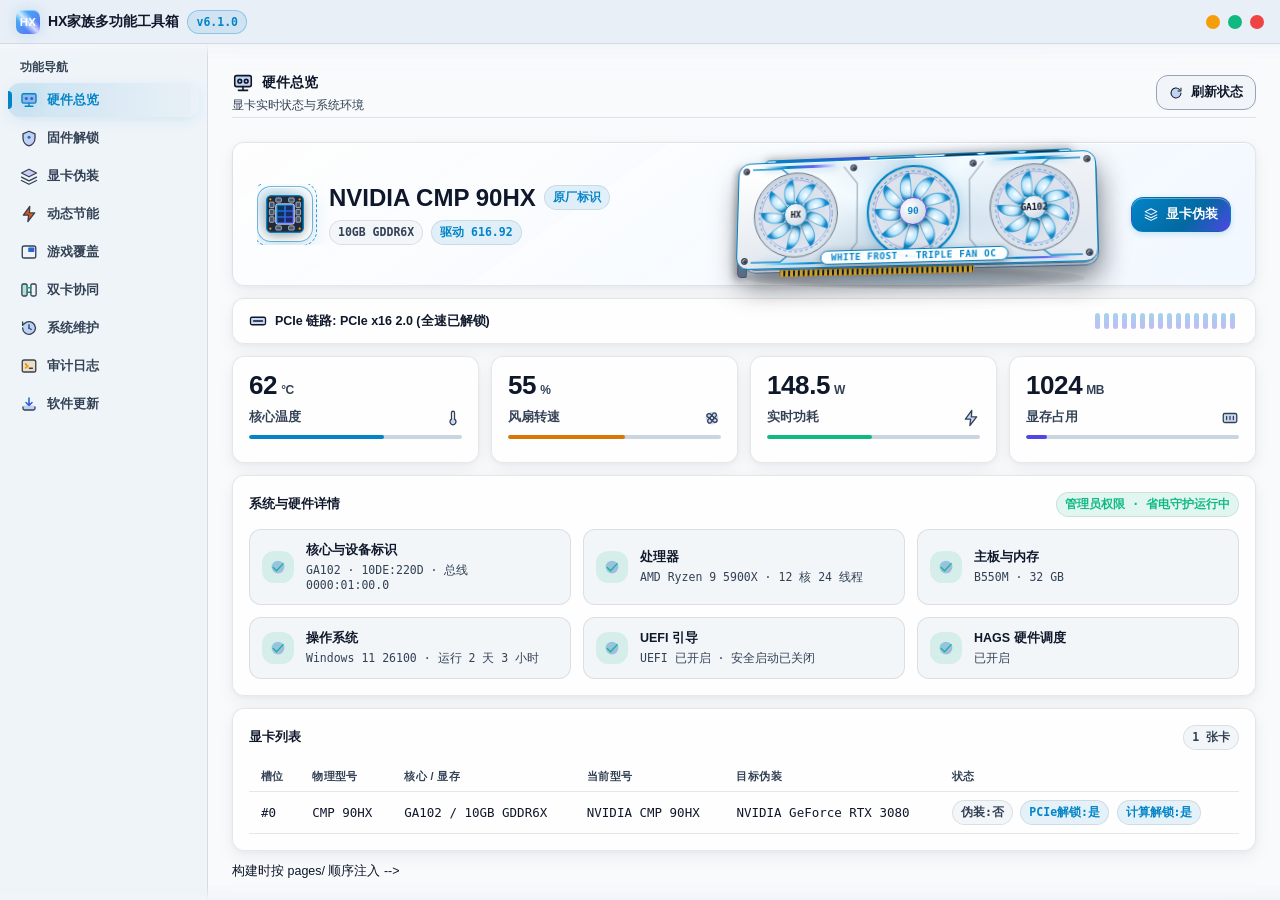
==== build_source/web/index.html @ 0f681c0a "feat(ui): 4 个不可逆操作加二次确认；复制日志按筛选；按钮转圈；恢复中文提示 ## 危险操作确认（app.js） 新增 4 个 confirmType，全部走现有 openDangerCon" ====
<!DOCTYPE html>
<html lang="zh-CN">
<head>
  <meta name="hx-build" content="2026-10-22 14:59:07" />
  <meta charset="UTF-8">
  <meta name="viewport" content="width=device-width, initial-scale=1.0">
  <title>HX家族多功能工具箱 · v6.1</title>
  <style>
/* =====================  01-base.css  ===================== */
/* 01-base.css · 由 index.html 拆分，顺序不可调换（层叠覆盖依赖此顺序） */

    /* =========================================================================
       CSS RESET & BASE TYPOGRAPHY (4 FONT SIZES: 11.5px / 12.5px / 14px / 24px)
       ========================================================================= */
    *, *::before, *::after {
      box-sizing: border-box;
      margin: 0;
      padding: 0;
      user-select: none;
      -webkit-font-smoothing: antialiased;
    }
    :root {
      --ease-std: cubic-bezier(0.2, 0.8, 0.2, 1);
      --dur-fast: 120ms;
      --dur-mid: 180ms;
      --dur-page: 160ms;
      --dur-slow: 240ms;
      --dur-gauge: 300ms;
      --divider-line: rgba(255, 255, 255, 0.06);
    }
    body {
      font-family: -apple-system, BlinkMacSystemFont, "Segoe UI", "PingFang SC", "Hiragino Sans GB", "Microsoft YaHei", sans-serif;
      font-size: 12.5px;
      min-height: 100vh;
      height: 100vh;
      display: flex;
      flex-direction: column;
      overflow: hidden;
      font-variant-numeric: tabular-nums;
      transition: background var(--dur-slow) var(--ease-std), color var(--dur-mid) var(--ease-std);
      position: relative;
      background: var(--bg-desk);
      color: var(--text-main);
    }

    /* =========================================================================
       THEME 1: 曜石黑夜 (Titanium Dark) - SECONDARY TEXT RAISED TO #94a3b8
       ========================================================================= */
    body.theme-dark {
      color-scheme: dark;
      --bg-desk: #07090e;
      --bg-desk-grad: radial-gradient(ellipse 90% 60% at 50% -10%, #131c2e 0%, #07090e 65%, #050609 100%);
      --frame-bg: rgba(15, 19, 28, 0.94);
      --frame-bg-solid: #0f131c;
      --frame-border: 1px solid rgba(255, 255, 255, 0.06);
      --frame-shadow: 0 24px 64px rgba(0, 0, 0, 0.78), inset 0 1px 0 rgba(255, 255, 255, 0.08);
      --titlebar-bg: rgba(16, 20, 30, 0.96);
      --titlebar-border: 1px solid rgba(255, 255, 255, 0.06);
      --sidebar-bg: rgba(11, 14, 21, 0.94);
      --sidebar-border: 1px solid rgba(255, 255, 255, 0.06);
      --sidebar-btn: #94a3b8;
      --sidebar-btn-hover: #f8fafc;
      --sidebar-btn-hover-bg: rgba(56, 189, 248, 0.08);
      --sidebar-btn-active: #ffffff;
      --sidebar-btn-active-bg: linear-gradient(90deg, rgba(56, 189, 248, 0.16) 0%, rgba(56, 189, 248, 0.02) 100%);
      --sidebar-btn-indicator: #38bdf8;
      --content-bg: rgba(14, 18, 26, 0.82);
      --content-fade-top: linear-gradient(180deg, rgba(14, 18, 26, 0.95) 0%, rgba(14, 18, 26, 0) 100%);
      --content-fade-bot: linear-gradient(0deg, rgba(14, 18, 26, 0.95) 0%, rgba(14, 18, 26, 0) 100%);
      --card-bg: rgba(20, 26, 38, 0.88);
      --card-bg-solid: #141a26;
      --card-border-color: rgba(255, 255, 255, 0.06);
      --card-border: 1px solid rgba(255, 255, 255, 0.06);
      --card-hover-border: rgba(56, 189, 248, 0.42);
      --card-shadow: 0 8px 24px rgba(0, 0, 0, 0.36), inset 0 1px 0 rgba(255, 255, 255, 0.10);
      --card-sub-bg: rgba(10, 14, 22, 0.68);
      --accent: #38bdf8;
      --accent-secondary: #818cf8;
      --accent-rgb: 56, 189, 248;
      --accent-glow: rgba(56, 189, 248, 0.28);
      --accent-soft: rgba(56, 189, 248, 0.12);
      --text-main: #f8fafc;
      --text-sub: #94a3b8;
      --text-muted: #94a3b8;
      --text-on-accent: #ffffff;
      --gauge-track: rgba(255, 255, 255, 0.08);
      --badge-bg: rgba(56, 189, 248, 0.12);
      --badge-border: rgba(56, 189, 248, 0.32);
      --badge-text: #38bdf8;
      --success: #34d399;
      --success-soft: rgba(52, 211, 153, 0.12);
      --success-border: rgba(52, 211, 153, 0.32);
      --warning: #fbbf24;
      --warning-soft: rgba(251, 191, 36, 0.12);
      --warning-border: rgba(251, 191, 36, 0.32);
      --danger: #f43f5e;
      --danger-soft: rgba(244, 63, 94, 0.14);
      --danger-border: rgba(244, 63, 94, 0.36);
      --fire-mid: #f97316;
      --emerald-deep: #059669;
      --btn-primary-bg: linear-gradient(135deg, #38bdf8 0%, #0284c7 55%, #4f46e5 100%);
      --btn-primary-text: #ffffff;
      --btn-primary-shadow: 0 4px 16px var(--accent-glow);
      --btn-danger-bg: linear-gradient(135deg, #f43f5e 0%, #e11d48 55%, #9f1239 100%);
      --hero-gradient: linear-gradient(135deg, rgba(24, 31, 46, 0.94) 0%, rgba(15, 20, 30, 0.94) 100%);
      --table-header-bg: rgba(255, 255, 255, 0.035);
      --modal-bg: #141824;
      --overlay-mask: rgba(4, 6, 10, 0.72);
      --input-bg: #0d131c;
      --input-border: rgba(255, 255, 255, 0.16);
      --code-bg: rgba(0, 0, 0, 0.42);
      --turbo-glow: rgba(244, 63, 94, 0.28);
      --turbo-border: #f43f5e;
      --skeleton-a: rgba(255, 255, 255, 0.05);
      --skeleton-b: rgba(56, 189, 248, 0.12);
      --win-min: #ffbd2e;
      --win-max: #27c93f;
      --win-close: #ff5f56;
      --gpu-metal-dark: #0b0f19;
      --gpu-metal-mid: #1e293b;
      --gpu-metal-light: #cbd5e1;
      --hazard-red: rgba(239, 68, 68, 0.92);
      --hazard-dark: rgba(18, 22, 31, 0.96);
      /* 芯片俯视图配色（暗夜：深蓝基板 + 冰蓝走线 + 金脚） */
      --chip-substrate: #0b1320;
      --chip-frame: #38bdf8;
      --chip-vram: #1e293b;
      --chip-vram-line: #64748b;
      --chip-die-edge: #e0f2fe;
      --chip-gpc: #090d16;
      --chip-pin: #fbbf24;
    }

    /* =========================================================================
       THEME 2: 极简白昼 (Titanium Light)
       ========================================================================= */
    body.theme-light {
      color-scheme: light;
      --bg-desk: #e9eef5;
      --bg-desk-grad: radial-gradient(ellipse 90% 60% at 50% -10%, #dbeafe 0%, #e9eef5 65%, #e2e8f0 100%);
      --frame-bg: rgba(255, 255, 255, 0.96);
      --frame-bg-solid: #ffffff;
      --frame-border: 1px solid rgba(15, 23, 42, 0.08);
      --frame-shadow: 0 20px 48px rgba(15, 23, 42, 0.10), inset 0 1px 0 rgba(255, 255, 255, 0.8);
      --titlebar-bg: rgba(248, 250, 252, 0.96);
      --titlebar-border: 1px solid rgba(15, 23, 42, 0.06);
      --sidebar-bg: rgba(241, 245, 249, 0.96);
      --sidebar-border: 1px solid rgba(15, 23, 42, 0.06);
      --sidebar-btn: #475569;
      --sidebar-btn-hover: #0f172a;
      --sidebar-btn-hover-bg: rgba(2, 132, 199, 0.08);
      --sidebar-btn-active: #0284c7;
      --sidebar-btn-active-bg: linear-gradient(90deg, rgba(2, 132, 199, 0.14) 0%, rgba(2, 132, 199, 0.02) 100%);
      --sidebar-btn-indicator: #0284c7;
      --content-bg: rgba(248, 250, 252, 0.92);
      --content-fade-top: linear-gradient(180deg, rgba(248, 250, 252, 0.95) 0%, rgba(248, 250, 252, 0) 100%);
      --content-fade-bot: linear-gradient(0deg, rgba(248, 250, 252, 0.95) 0%, rgba(248, 250, 252, 0) 100%);
      --card-bg: #ffffff;
      --card-bg-solid: #ffffff;
      --card-border-color: rgba(15, 23, 42, 0.08);
      --card-border: 1px solid rgba(15, 23, 42, 0.08);
      --card-hover-border: rgba(2, 132, 199, 0.45);
      --card-shadow: 0 6px 18px rgba(15, 23, 42, 0.05), inset 0 1px 0 rgba(255, 255, 255, 0.9);
      --card-sub-bg: #f1f5f9;
      --accent: #0284c7;
      --accent-secondary: #4f46e5;
      --accent-rgb: 2, 132, 199;
      --accent-glow: rgba(2, 132, 199, 0.22);
      --accent-soft: rgba(2, 132, 199, 0.09);
      --text-main: #0f172a;
      --text-sub: #475569;
      --text-muted: #64748b;
      --text-on-accent: #ffffff;
      --gauge-track: #e2e8f0;
      --badge-bg: rgba(2, 132, 199, 0.10);
      --badge-border: rgba(2, 132, 199, 0.28);
      --badge-text: #0284c7;
      --success: #10b981;
      --success-soft: rgba(16, 185, 129, 0.12);
      --success-border: rgba(16, 185, 129, 0.32);
      --warning: #d97706;
      --warning-soft: rgba(245, 158, 11, 0.12);
      --warning-border: rgba(245, 158, 11, 0.32);
      --danger: #e11d48;
      --danger-soft: rgba(225, 29, 72, 0.10);
      --danger-border: rgba(225, 29, 72, 0.30);
      --fire-mid: #ea580c;
      --emerald-deep: #047857;
      --btn-primary-bg: linear-gradient(135deg, #0284c7 0%, #0369a1 60%, #4f46e5 100%);
      --btn-primary-text: #ffffff;
      --btn-primary-shadow: 0 4px 14px var(--accent-glow);
      --btn-danger-bg: linear-gradient(135deg, #e11d48 0%, #be123c 100%);
      --hero-gradient: linear-gradient(145deg, #ffffff 0%, #f0f7ff 100%);
      --table-header-bg: #f1f5f9;
      --modal-bg: #ffffff;
      --overlay-mask: rgba(15, 23, 42, 0.45);
      --input-bg: #ffffff;
      --input-border: #cbd5e1;
      --code-bg: #e2e8f0;
      --turbo-glow: rgba(225, 29, 72, 0.20);
      --turbo-border: #e11d48;
      --skeleton-a: rgba(15, 23, 42, 0.05);
      --skeleton-b: rgba(2, 132, 199, 0.12);
      --win-min: #f59e0b;
      --win-max: #10b981;
      --win-close: #ef4444;
      --gpu-metal-dark: #1e293b;
      --gpu-metal-mid: #334155;
      --gpu-metal-light: #94a3b8;
      --hazard-red: rgba(225, 29, 72, 0.90);
      --hazard-dark: rgba(15, 23, 42, 0.95);
      /* 芯片俯视图配色（白昼：石板灰基板 + 蓝走线，对比更克制） */
      --chip-substrate: #1e293b;
      --chip-frame: #0284c7;
      --chip-vram: #475569;
      --chip-vram-line: #cbd5e1;
      --chip-die-edge: #ffffff;
      --chip-gpc: #0b1220;
      --chip-pin: #f59e0b;
    }

    body {
      background: var(--bg-desk-grad);
    }

    /* =========================================================================
       UNIFIED SCROLLBAR (thin, themed, unobtrusive)
       ========================================================================= */
    ::-webkit-scrollbar {
      width: 7px;
      height: 7px;
    }
    ::-webkit-scrollbar-track {
      background: transparent;
    }
    ::-webkit-scrollbar-thumb {
      background: rgba(var(--accent-rgb), 0.18);
      border-radius: 999px;
      border: 1px solid transparent;
      background-clip: padding-box;
    }
    ::-webkit-scrollbar-thumb:hover {
      background: rgba(var(--accent-rgb), 0.42);
      background-clip: padding-box;
    }
    ::-webkit-scrollbar-corner {
      background: transparent;
    }
    * {
      scrollbar-width: thin;
      scrollbar-color: rgba(var(--accent-rgb), 0.24) transparent;
    }

    /* =========================================================================
       PERF-LOW DEGRADATION MODE
       ========================================================================= */
    body.perf-low #ambientParticleCanvas,
    body.perf-low #turboFireCanvas {
      display: none !important;
    }
    body.perf-low .app-frame,
    body.perf-low .modal-overlay {
      backdrop-filter: none !important;
      -webkit-backdrop-filter: none !important;
      background: var(--frame-bg-solid) !important;
    }
    body.perf-low .card,
    body.perf-low .gauge-card,
    body.perf-low .hero-banner {
      background: var(--card-bg-solid) !important;
      box-shadow: inset 0 1px 0 rgba(255, 255, 255, 0.08) !important;
    }
    body.perf-low .gpu-3d-card,
    body.perf-low .gpu-3d-fan,
    body.perf-low .die-pulse-ring,
    body.perf-low .lane-pin,
    body.perf-low .caso-packet,
    body.perf-low .turbo-fire-ring,
    body.perf-low .turbo-fire-ring-2,
    body.perf-low .logo-diamond::after,
    body.perf-low .chain-link-arrow::after {
      animation: none !important;
    }
    body.perf-low .gpu-3d-card {
      transform: rotateY(-14deg) rotateX(8deg) !important;
    }

    @media (prefers-reduced-motion: reduce) {
      .gpu-3d-card, .gpu-3d-fan, .die-pulse-ring, .lane-pin, .caso-packet {
        animation: none !important;
      }
    }

    #ambientParticleCanvas {
      position: fixed;
      inset: 0;
      width: 100%;
      height: 100%;
      pointer-events: none;
      z-index: 0;
      opacity: 0.45;
    }

    /* =========================================================================
       UNIFIED DUOTONE SVG ICON SYSTEM (3 TIERS: 14px / 18px / 22px, STROKE 1.75)
       ========================================================================= */
    .svg-icon,
    .nav-icon,
    .ctrl-glyph {
      display: inline-block;
      width: 18px;
      height: 18px;
      vertical-align: middle;
      fill: none;
      stroke: currentColor;
      stroke-width: 1.75;
      stroke-linecap: round;
      stroke-linejoin: round;
      flex-shrink: 0;
      transition: transform var(--dur-fast) var(--ease-std), color var(--dur-fast) var(--ease-std);
    }
    .btn .svg-icon,
    .seg-btn .svg-icon,
    .tool-chip-btn .svg-icon,
    .safety-cover-label .svg-icon,
    .win-ctrl-btn .ctrl-glyph {
      width: 14px;
      height: 14px;
    }
    .nav-icon,
    .card-title .svg-icon,
    .gauge-label .svg-icon,
    .matrix-icon-box .svg-icon,
    .node-icon .svg-icon,
    .power-icon-box .svg-icon,
    .pcie-lane-label .svg-icon,
    .caso-card .svg-icon {
      width: 18px;
      height: 18px;
    }
    .page-title .svg-icon,
    .modal-header .svg-icon,
    .latch-desc h3 .svg-icon {
      width: 22px;
      height: 22px;
    }
    /* -------------------------------------------------------------------------
       DUOTONE COLOR ENGINE (v6.2)
       图标填充改为语义渐变：默认蓝紫，按 data-tone 切换色系。
       保留了 6.0 的「彩色硬件图标」语言，同时维持统一描边粗细。
       ------------------------------------------------------------------------- */
    svg .svg-tone {
      fill: var(--icon-tone, url(#hxCyberGrad));
      fill-opacity: 0.24;
      stroke: none;
      transition: fill-opacity var(--dur-mid) var(--ease-std), fill var(--dur-mid) var(--ease-std);
    }
    /* 实心点缀：用于锁芯、指示灯、闪电等需要"亮起来"的局部 */
    svg .svg-dot {
      fill: var(--icon-tone, url(#hxCyberGrad));
      fill-opacity: 1;
      stroke: none;
      transition: fill-opacity var(--dur-mid) var(--ease-std);
    }
    /* 彩色笔触：用于提示符、连接线、箭头等需要"通电"的线条 */
    svg .svg-line {
      fill: none;
      stroke: var(--icon-tone, url(#hxCyberGrad));
      stroke-width: 2.1;
      stroke-linecap: round;
      stroke-linejoin: round;
    }
    svg[data-tone="fire"]    { --icon-tone: url(#hxFireGrad); }
    svg[data-tone="emerald"] { --icon-tone: url(#hxEmeraldGrad); }
    svg[data-tone="violet"]  { --icon-tone: url(#hxVioletGrad); }
    svg[data-tone="amber"]   { --icon-tone: url(#hxAmberGrad); }

    .nav-item.active svg .svg-tone,
    .seg-btn.active svg .svg-tone,
    .channel-card.active svg .svg-tone,
    .power-preset-card.active svg .svg-tone,
    .node-icon.active svg .svg-tone,
    .matrix-icon-box.pass svg .svg-tone,
    .btn-primary svg .svg-tone {
      fill: var(--icon-tone, url(#hxCyberGrad));
      fill-opacity: 0.34;
    }

    button:focus-visible,
    select:focus-visible,
    input:focus-visible,
    [tabindex]:focus-visible {
      outline: 2px solid var(--accent);
      outline-offset: 2px;
    }
/* =====================  02-layout.css  ===================== */
/* 02-layout.css · 由 index.html 拆分，顺序不可调换（层叠覆盖依赖此顺序） */

    /* =========================================================================
       FULL-WINDOW DESKTOP SHELL FRAME & 44PX TITLEBAR
       ========================================================================= */
    .viewport {
      flex: 1;
      display: flex;
      width: 100%;
      height: 100vh;
      position: relative;
      z-index: 1;
    }
    .app-frame {
      width: 100%;
      height: 100%;
      min-width: 320px;
      background: var(--frame-bg);
      backdrop-filter: blur(20px);
      -webkit-backdrop-filter: blur(20px);
      border: var(--frame-border);
      display: flex;
      flex-direction: column;
      overflow: hidden;
      position: relative;
    }

    .global-busy-bar {
      position: absolute;
      top: 44px;
      left: 0;
      right: 0;
      height: 28px;
      background: var(--accent-soft);
      border-bottom: 1px solid rgba(255, 255, 255, 0.06);
      display: none;
      align-items: center;
      justify-content: center;
      gap: 8px;
      font-size: 11.5px;
      font-weight: 700;
      color: var(--accent);
      z-index: 50;
    }
    .global-busy-bar.active {
      display: flex;
    }

    .titlebar {
      height: 44px;
      background: var(--titlebar-bg);
      border-bottom: 1px solid rgba(255, 255, 255, 0.06);
      display: flex;
      align-items: center;
      justify-content: space-between;
      padding: 0 16px;
      flex-shrink: 0;
      -webkit-app-region: drag;
      app-region: drag;
    }
    .titlebar-left {
      display: flex;
      align-items: center;
      gap: 8px;
    }
    .app-logo-badge {
      display: flex;
      align-items: center;
      gap: 8px;
    }
    /* LOGO：沿用 6.0 的蓝→靛方块 + 常驻横扫高光 */
    .logo-diamond {
      width: 24px;
      height: 24px;
      background: linear-gradient(135deg, #38bdf8 0%, #6366f1 100%);
      border-radius: 7px;
      display: flex;
      align-items: center;
      justify-content: center;
      color: #ffffff;
      font-size: 11.5px;
      font-weight: 900;
      letter-spacing: 0.3px;
      position: relative;
      overflow: hidden;
      box-shadow: 0 0 14px var(--accent-glow), inset 0 1px 0 rgba(255, 255, 255, 0.38);
      flex-shrink: 0;
    }
    .logo-diamond::after {
      content: "";
      position: absolute;
      inset: -50%;
      background: linear-gradient(45deg, transparent 40%, rgba(255, 255, 255, 0.75) 50%, transparent 60%);
      animation: logoShine 3.6s linear infinite;
      pointer-events: none;
    }
    /* 一扫而过，然后留一段空档，节奏更像"反光"而不是频闪 */
    @keyframes logoShine {
      0%   { transform: translateX(-100%) rotate(25deg); }
      52%  { transform: translateX(100%) rotate(25deg); }
      100% { transform: translateX(100%) rotate(25deg); }
    }
    @media (prefers-reduced-motion: reduce) {
      .logo-diamond::after {
        animation: none;
        opacity: 0;
      }
    }
    .titlebar-text {
      font-size: 14px;
      font-weight: 800;
      color: var(--text-main);
    }
    .titlebar-ver {
      font-size: 11.5px;
      padding: 4px 8px;
      background: var(--badge-bg);
      border: 1px solid var(--badge-border);
      border-radius: 999px;
      color: var(--accent);
      font-weight: 700;
      font-family: ui-monospace, SFMono-Regular, Menlo, Consolas, monospace;
    }

    .titlebar-right {
      display: flex;
      align-items: center;
      gap: 8px;
      -webkit-app-region: no-drag;
      app-region: no-drag;
    }
    .tool-chip-btn {
      background: var(--card-sub-bg);
      border: 1px solid rgba(255, 255, 255, 0.06);
      color: var(--text-sub);
      padding: 4px 8px;
      border-radius: 8px;
      font-size: 11.5px;
      font-weight: 700;
      cursor: pointer;
      display: inline-flex;
      align-items: center;
      gap: 4px;
      transition: border-color var(--dur-fast) var(--ease-std), color var(--dur-fast) var(--ease-std), transform var(--dur-fast) var(--ease-std);
    }
    .tool-chip-btn:hover {
      color: var(--text-main);
      border-color: var(--accent);
    }
    .tool-chip-btn:active {
      transform: scale(0.98);
    }
    .tool-chip-btn.active {
      background: var(--badge-bg);
      color: var(--accent);
      border-color: var(--badge-border);
    }

    .window-dots {
      display: flex;
      align-items: center;
      gap: 8px;
      /* 必须排除在标题栏拖拽区之外，否则点击被系统当作拖动窗口，
         窗口三键的 click 事件永远不触发 */
      -webkit-app-region: no-drag;
      app-region: no-drag;
    }
    .win-ctrl-btn {
      -webkit-app-region: no-drag;
      app-region: no-drag;
      width: 14px;
      height: 14px;
      border-radius: 50%;
      border: none;
      cursor: pointer;
      display: flex;
      align-items: center;
      justify-content: center;
      padding: 0;
      transition: transform var(--dur-fast) var(--ease-std), filter var(--dur-fast) var(--ease-std);
    }
    .win-ctrl-btn:hover {
      filter: brightness(1.12);
    }
    .win-ctrl-btn:active {
      transform: scale(0.98);
    }
    .win-ctrl-btn .ctrl-glyph {
      opacity: 0;
      transition: opacity var(--dur-fast) var(--ease-std);
      color: var(--bg-desk);
    }
    .window-dots:hover .win-ctrl-btn .ctrl-glyph {
      opacity: 1;
    }
    .win-ctrl-btn.min { background: var(--win-min); }
    .win-ctrl-btn.max { background: var(--win-max); }
    .win-ctrl-btn.close { background: var(--win-close); }

    /* =========================================================================
       SIDEBAR & CONTENT AREA (HIDDEN SCROLLBARS + TOP/BOTTOM FADE HINTS)
       ========================================================================= */
    .app-body {
      flex: 1;
      display: flex;
      min-height: 0;
      overflow: hidden;
      position: relative;
    }
    .sidebar {
      width: 208px;
      background: var(--sidebar-bg);
      border-right: 1px solid rgba(255, 255, 255, 0.06);
      display: flex;
      flex-direction: column;
      justify-content: space-between;
      padding: 12px 8px;
      flex-shrink: 0;
      overflow-y: auto;
      scrollbar-width: none;
      -ms-overflow-style: none;
      mask-image: linear-gradient(to bottom, transparent 0%, black 12px, black calc(100% - 12px), transparent 100%);
      -webkit-mask-image: linear-gradient(to bottom, transparent 0%, black 12px, black calc(100% - 12px), transparent 100%);
    }
    .sidebar::-webkit-scrollbar,
    .content-area::-webkit-scrollbar,
    .log-stream-box::-webkit-scrollbar {
      display: none;
      width: 0;
      height: 0;
    }
    .nav-group-label {
      font-size: 11.5px;
      font-weight: 700;
      color: var(--text-sub);
      padding: 4px 12px 8px;
    }
    .nav-list {
      display: flex;
      flex-direction: column;
      gap: 4px;
      list-style: none;
    }
    .nav-item {
      width: 100%;
      border: none;
      background: transparent;
      text-align: left;
      display: flex;
      align-items: center;
      gap: 9px;
      padding: 8px 12px;
      border-radius: 12px;
      color: var(--sidebar-btn);
      font-size: 12.5px;
      font-weight: 600;
      cursor: pointer;
      position: relative;
      transition:
        background 0.24s var(--ease-std),
        color 0.24s var(--ease-std),
        transform 0.28s cubic-bezier(0.16, 1, 0.3, 1),
        box-shadow 0.28s var(--ease-std);
      font-family: inherit;
    }
    .nav-icon {
      transition: transform 0.3s cubic-bezier(0.34, 1.56, 0.64, 1), color 0.24s var(--ease-std), filter 0.24s var(--ease-std);
    }
    .nav-item:hover {
      color: var(--sidebar-btn-hover);
      background: var(--sidebar-btn-hover-bg);
      transform: translateX(3px);
    }
    .nav-item:hover .nav-icon {
      transform: scale(1.1);
    }
    .nav-item:active {
      transform: scale(0.975) translateX(2px);
    }
    .nav-item.active {
      color: var(--sidebar-btn-active);
      background: var(--sidebar-btn-active-bg);
      font-weight: 700;
      box-shadow: 0 4px 14px rgba(var(--accent-rgb), 0.10);
    }
    .nav-item.active::before {
      content: "";
      position: absolute;
      left: 0;
      top: 8px;
      bottom: 8px;
      width: 3.5px;
      border-radius: 0 4px 4px 0;
      background: var(--sidebar-btn-indicator);
      box-shadow: 0 0 12px var(--sidebar-btn-indicator);
    }
    .nav-item.active .nav-icon {
      color: var(--accent);
      filter: drop-shadow(0 0 6px var(--accent-glow));
      transform: scale(1.04);
    }
    /* 点击瞬间：图标下压再回弹，强化"按下去了"的物理反馈 */
    .nav-item.is-popping .nav-icon {
      animation: navIconPop 460ms cubic-bezier(0.34, 1.56, 0.64, 1);
    }
    @keyframes navIconPop {
      0%   { transform: scale(1) rotate(0deg); }
      34%  { transform: scale(0.84) rotate(-5deg); }
      68%  { transform: scale(1.18) rotate(3deg); }
      100% { transform: scale(1.04) rotate(0deg); }
    }

    .sidebar-footer {
      display: none !important;
    }

    .content-area {
      flex: 1;
      background: var(--content-bg);
      padding: 16px 24px;
      overflow-y: auto;
      overflow-x: hidden;
      scrollbar-width: none;
      -ms-overflow-style: none;
      display: flex;
      flex-direction: column;
      gap: 12px;
      position: relative;
      mask-image: linear-gradient(to bottom, transparent 0%, black 16px, black calc(100% - 16px), transparent 100%);
      -webkit-mask-image: linear-gradient(to bottom, transparent 0%, black 16px, black calc(100% - 16px), transparent 100%);
    }
    .content-area::before,
    .content-area::after {
      content: "";
      position: sticky;
      left: 0;
      right: 0;
      height: 12px;
      pointer-events: none;
      z-index: 15;
      flex-shrink: 0;
      display: block;
    }
    .content-area::before {
      top: -16px;
      margin-bottom: -12px;
      background: var(--content-fade-top);
    }
    .content-area::after {
      bottom: -16px;
      margin-top: -12px;
      background: var(--content-fade-bot);
    }

    .view-panel {
      display: none;
      flex-direction: column;
      gap: 12px;
      animation: panelSlideIn 300ms var(--ease-std) forwards;
    }
    .view-panel.active {
      display: flex;
    }
    @keyframes panelSlideIn {
      from { opacity: 0; transform: translateY(10px) scale(0.992); }
      to { opacity: 1; transform: translateY(0) scale(1); }
    }
    /* 页面切换时卡片轻微错峰浮入，层次比整块平移更耐看 */
    .view-panel.active > .card,
    .view-panel.active > .two-col-grid,
    .view-panel.active > .hero-banner,
    .view-panel.active > .latch-box,
    .view-panel.active > .pcie-lane-container,
    .view-panel.active > .telemetry-grid {
      animation: cardFloatIn 380ms var(--ease-std) backwards;
    }
    .view-panel.active > :nth-child(3) { animation-delay: 30ms; }
    .view-panel.active > :nth-child(4) { animation-delay: 60ms; }
    .view-panel.active > :nth-child(5) { animation-delay: 90ms; }
    .view-panel.active > :nth-child(6) { animation-delay: 120ms; }
    .view-panel.active > :nth-child(7) { animation-delay: 150ms; }
    @keyframes cardFloatIn {
      from { opacity: 0; transform: translateY(14px); }
      to { opacity: 1; transform: none; }
    }
    @media (prefers-reduced-motion: reduce) {
      .view-panel,
      .view-panel.active > .card,
      .view-panel.active > .two-col-grid,
      .view-panel.active > .hero-banner,
      .view-panel.active > .latch-box,
      .view-panel.active > .pcie-lane-container,
      .view-panel.active > .telemetry-grid {
        animation: none !important;
      }
    }

    /* =========================================================================
       PAGE HEADER, BUTTONS, CARDS & TAGS (8PX GRID, 12PX CARD RADIUS)
       ========================================================================= */
    .page-header {
      display: flex;
      justify-content: space-between;
      align-items: center;
      gap: 12px;
      flex-wrap: wrap;
      padding-bottom: 4px;
      border-bottom: 1px solid rgba(255, 255, 255, 0.06);
    }
    .page-title {
      font-size: 14px;
      font-weight: 800;
      color: var(--text-main);
      display: flex;
      align-items: center;
      gap: 8px;
    }
    .page-desc {
      font-size: 11.5px;
      color: var(--text-sub);
      margin-top: 4px;
    }
    .header-actions {
      display: flex;
      gap: 8px;
      align-items: center;
      flex-wrap: wrap;
    }

    .btn {
      border: 1px solid transparent;
      padding: 8px 12px;
      border-radius: 12px;
      font-size: 12.5px;
      font-weight: 700;
      cursor: pointer;
      display: inline-flex;
      align-items: center;
      justify-content: center;
      gap: 8px;
      transition: transform var(--dur-fast) var(--ease-std), border-color var(--dur-fast) var(--ease-std), background var(--dur-fast) var(--ease-std), filter var(--dur-fast) var(--ease-std);
      font-family: inherit;
      white-space: nowrap;
    }
    .btn:disabled {
      opacity: 0.42;
      cursor: not-allowed !important;
      transform: none !important;
      filter: grayscale(0.4);
    }
    .btn:not(:disabled):active {
      transform: scale(0.98);
    }
    .btn-primary {
      background: var(--btn-primary-bg);
      color: var(--btn-primary-text);
      box-shadow: var(--btn-primary-shadow);
    }
    .btn-primary:not(:disabled):hover {
      filter: brightness(1.08);
    }
    .btn-secondary {
      background: var(--card-sub-bg);
      color: var(--text-main);
      border: 1px solid var(--input-border);
    }
    .btn-secondary:not(:disabled):hover {
      border-color: var(--accent);
      background: var(--accent-soft);
    }
    .btn-danger {
      background: var(--btn-danger-bg);
      color: var(--text-on-accent);
    }
    .btn-danger:not(:disabled):hover {
      filter: brightness(1.10);
    }
    .btn.is-loading {
      pointer-events: none;
      opacity: 0.75;
    }

    .card {
      background: var(--card-bg);
      border: var(--card-border);
      border-radius: 12px;
      padding: 16px;
      box-shadow: var(--card-shadow);
      transition: border-color var(--dur-fast) var(--ease-std), transform var(--dur-fast) var(--ease-std);
      position: relative;
    }
    .card:hover {
      border-color: var(--card-hover-border);
      transform: translateY(-1px);
    }
    .card-title {
      font-size: 12.5px;
      font-weight: 800;
      color: var(--text-main);
      margin-bottom: 12px;
      display: flex;
      align-items: center;
      justify-content: space-between;
      gap: 8px;
      flex-wrap: wrap;
    }

    .tag, .pill {
      font-size: 11.5px;
      font-weight: 700;
      padding: 4px 8px;
      border-radius: 999px;
      background: var(--card-sub-bg);
      border: 1px solid rgba(255, 255, 255, 0.06);
      color: var(--text-sub);
      font-family: ui-monospace, SFMono-Regular, Menlo, Consolas, monospace;
      display: inline-flex;
      align-items: center;
      gap: 4px;
    }
    .tag.accent, .pill.accent {
      background: var(--badge-bg);
      color: var(--accent);
      border-color: var(--badge-border);
    }
    .tag.success, .pill.success {
      background: var(--success-soft);
      color: var(--success);
      border-color: var(--success-border);
    }
    .tag.warning, .pill.warning {
      background: var(--warning-soft);
      color: var(--warning);
      border-color: var(--warning-border);
    }
    .tag.danger, .pill.danger {
      background: var(--danger-soft);
      color: var(--danger);
      border-color: var(--danger-border);
    }

    .skeleton-line {
      height: 16px;
      border-radius: 12px;
      background: linear-gradient(90deg, var(--skeleton-a) 25%, var(--skeleton-b) 50%, var(--skeleton-a) 75%);
      background-size: 200% 100%;
    }
    .state-box {
      padding: 16px;
      border-radius: 12px;
      background: var(--card-sub-bg);
      border: 1px dashed var(--input-border);
      display: flex;
      align-items: center;
      justify-content: space-between;
      gap: 12px;
      flex-wrap: wrap;
    }
    .state-box.error {
      border-color: var(--danger-border);
      background: var(--danger-soft);
    }
    .state-box-text {
      font-size: 12.5px;
      color: var(--text-sub);
      display: flex;
      flex-direction: column;
      gap: 4px;
    }
    .state-box.error .state-box-text {
      color: var(--danger);
    }
    .error-code-pill {
      display: inline-block;
      font-family: ui-monospace, SFMono-Regular, Menlo, Consolas, monospace;
      font-size: 11.5px;
      font-weight: 800;
      padding: 4px 8px;
      border-radius: 12px;
      background: var(--danger-soft);
      border: 1px solid var(--danger-border);
      color: var(--danger);
      margin-right: 8px;
    }
/* =====================  03-components.css  ===================== */
/* 03-components.css · 由 index.html 拆分，顺序不可调换（层叠覆盖依赖此顺序） */

    /* =========================================================================
       PAGE 1: HERO BANNER & REFINED 3D GRAPHICS CARD MODEL
       ========================================================================= */
    .hero-banner {
      background: var(--hero-gradient);
      border: 1px solid var(--badge-border);
      border-radius: 12px;
      padding: 16px;
      display: flex;
      justify-content: space-between;
      align-items: center;
      position: relative;
      overflow: hidden;
      box-shadow: var(--card-shadow);
      gap: 16px;
      flex-wrap: wrap;
      transition: border-color var(--dur-fast) var(--ease-std), transform var(--dur-fast) var(--ease-std);
    }
    .hero-banner:hover {
      border-color: var(--card-hover-border);
      transform: translateY(-1px);
    }
    .hero-left {
      display: flex;
      align-items: center;
      gap: 16px;
      z-index: 2;
    }
    /* 芯片标识：移植 6.0 的实体感，昼夜两套配色 */
    .gpu-chip-box {
      width: 56px;
      height: 56px;
      border-radius: 14px;
      display: flex;
      align-items: center;
      justify-content: center;
      position: relative;
      perspective: 400px;
      flex-shrink: 0;
      transition: background 420ms var(--ease-std), border-color 420ms var(--ease-std), box-shadow 420ms var(--ease-std);
    }
    /* 曜石黑夜：深色玻璃芯片 + 冰蓝内发光 */
    body.theme-dark .gpu-chip-box {
      background: radial-gradient(circle at 30% 28%, rgba(56, 189, 248, 0.36) 0%, rgba(8, 12, 20, 0.94) 72%);
      border: 1.5px solid var(--accent);
      box-shadow: 0 0 26px var(--accent-glow), inset 0 0 16px rgba(56, 189, 248, 0.24);
    }
    body.theme-dark .gpu-chip-box .svg-icon {
      color: #7dd3fc;
      filter: drop-shadow(0 0 6px rgba(56, 189, 248, 0.60));
    }
    /* 极简白昼：珍珠白玻璃芯片 + 清晰蓝描边 */
    body.theme-light .gpu-chip-box {
      background: radial-gradient(circle at 30% 28%, rgba(2, 132, 199, 0.18) 0%, #ffffff 78%);
      border: 1.5px solid rgba(2, 132, 199, 0.55);
      box-shadow: 0 8px 20px rgba(2, 132, 199, 0.16), inset 0 1px 0 #ffffff;
    }
    body.theme-light .gpu-chip-box .svg-icon {
      color: #0369a1;
    }
    .chip-die-svg {
      display: block;
      filter: drop-shadow(0 2px 6px rgba(0, 0, 0, 0.35));
    }
    .die-pulse-ring {
      position: absolute;
      inset: -5px;
      border: 1.5px dashed var(--accent);
      border-radius: 15px;
      opacity: 0.78;
      animation: diePulseSpin 10s linear infinite;
    }
    @keyframes diePulseSpin {
      0% { transform: rotate(0deg) scale(0.98); opacity: 0.58; }
      50% { transform: rotate(180deg) scale(1.04); opacity: 0.96; }
      100% { transform: rotate(360deg) scale(0.98); opacity: 0.58; }
    }

    .gpu-3d-stage {
      width: 288px;
      height: 112px;
      perspective: 1100px;
      display: flex;
      align-items: center;
      justify-content: center;
      position: relative;
      z-index: 5;
      cursor: pointer;
      transition: width var(--dur-slow) var(--ease-std), height var(--dur-slow) var(--ease-std);
    }
    .gpu-3d-stage.is-exploded {
      width: 520px;
      height: 184px;
    }
    .gpu-3d-stage::before {
      content: "";
      position: absolute;
      bottom: 4px;
      left: 50%;
      width: 216px;
      height: 16px;
      transform: translateX(-50%);
      border-radius: 50%;
      background: radial-gradient(ellipse at center, rgba(0, 0, 0, 0.62) 0%, rgba(56, 189, 248, 0.18) 48%, transparent 76%);
      pointer-events: none;
      z-index: 0;
      transition: width var(--dur-slow) var(--ease-std), opacity var(--dur-slow) var(--ease-std);
    }
    .gpu-3d-stage.is-exploded::before {
      width: 320px;
      opacity: 0.92;
    }
    .gpu-3d-stage::after {
      content: "点击全维透视拆解";
      position: absolute;
      bottom: -4px;
      font-size: 11.5px;
      font-weight: 700;
      color: var(--accent);
      opacity: 0.72;
      transform: scale(0.84);
      transition: opacity var(--dur-fast) var(--ease-std), transform var(--dur-fast) var(--ease-std);
      pointer-events: none;
    }
    .gpu-3d-stage.is-exploded::after {
      content: "点击合拢显卡装甲 (6层透视已展开)";
      opacity: 0.96;
    }
    .gpu-3d-stage:hover::after,
    .gpu-3d-stage:focus-visible::after {
      opacity: 1;
      transform: scale(0.88);
    }

    .gpu-3d-card {
      width: 224px;
      height: 82px;
      position: relative;
      transform-style: preserve-3d;
      transform: rotateY(-14deg) rotateX(8deg);
      transition: transform var(--dur-slow) var(--ease-std);
      z-index: 2;
    }
    .gpu-3d-card.exploded {
      transform: rotateY(-18deg) rotateX(14deg) rotateZ(-2deg);
    }

    /* Exploded layer callout badge */
    .gpu-layer-tag {
      position: absolute;
      top: -14px;
      left: 8px;
      font-size: 11.5px;
      transform: scale(0.68);
      transform-origin: left bottom;
      font-weight: 800;
      padding: 4px 8px;
      border-radius: 4px;
      background: rgba(8, 12, 20, 0.92);
      border: 1px solid var(--accent);
      color: var(--accent);
      white-space: nowrap;
      opacity: 0;
      pointer-events: none;
      transition: opacity var(--dur-mid) var(--ease-std);
      font-family: ui-monospace, monospace;
      z-index: 10;
    }
    .gpu-3d-card.exploded .gpu-layer-tag {
      opacity: 1;
    }

    /* Layer 1: Anodized Backplate + Thermal Pads */
    .gpu-3d-back {
      position: absolute;
      inset: 0;
      background:
        repeating-linear-gradient(135deg, rgba(56, 189, 248, 0.05) 0px, rgba(56, 189, 248, 0.05) 2px, transparent 2px, transparent 8px),
        linear-gradient(135deg, #0f172a 0%, #090d16 100%);
      border: 1px solid var(--badge-border);
      border-radius: 12px;
      transform: translate3d(0, 0, -12px);
      transition: transform var(--dur-slow) var(--ease-std) 160ms, border-color var(--dur-mid) var(--ease-std);
      display: flex;
      align-items: center;
      justify-content: space-between;
      padding: 0 16px;
    }
    .gpu-3d-card.exploded .gpu-3d-back {
      transform: translate3d(-168px, -36px, -76px) scale(0.82);
      border-color: var(--accent);
      transition-delay: 0ms;
    }
    .gpu-thermal-pad {
      width: 12px;
      height: 44px;
      border-radius: 4px;
      background: repeating-linear-gradient(0deg, #94a3b8 0px, #94a3b8 4px, #475569 4px, #475569 6px);
      border: 1px solid rgba(255, 255, 255, 0.25);
      opacity: 0.85;
    }
    .gpu-screw {
      position: absolute;
      width: 7px;
      height: 7px;
      border-radius: 50%;
      background: radial-gradient(circle, #e2e8f0 0%, #64748b 85%);
      border: 1px solid #0f172a;
    }
    .gpu-screw::before,
    .gpu-screw::after {
      content: "";
      position: absolute;
      background: #0f172a;
      top: 50%;
      left: 50%;
      transform: translate(-50%, -50%);
    }
    .gpu-screw::before { width: 4px; height: 1px; }
    .gpu-screw::after { width: 1px; height: 4px; }
    .gpu-screw.tl { top: 4px; left: 4px; }
    .gpu-screw.tr { top: 4px; right: 4px; }
    .gpu-screw.bl { bottom: 4px; left: 4px; }
    .gpu-screw.br { bottom: 4px; right: 4px; }

    .gpu-back-core {
      width: 28px;
      height: 28px;
      border-radius: 4px;
      border: 1px solid var(--accent);
      background: rgba(15, 23, 42, 0.9);
      display: grid;
      grid-template-columns: repeat(3, 1fr);
      gap: 4px;
      padding: 4px;
    }
    .gpu-back-core span {
      background: var(--warning);
      border-radius: 1px;
    }

    /* Layer 2: Custom 12-Phase PCB + GA102 Silicon Die + 10x GDDR6X VRAM */
    .gpu-3d-pcb {
      position: absolute;
      inset: 2px 4px;
      border-radius: 8px;
      background:
        radial-gradient(circle at 50% 50%, rgba(16, 185, 129, 0.16) 0%, transparent 65%),
        repeating-linear-gradient(0deg, rgba(52, 211, 153, 0.06) 0px, rgba(52, 211, 153, 0.06) 1px, transparent 1px, transparent 4px),
        linear-gradient(135deg, #06221c 0%, #09151e 55%, #071917 100%);
      border: 1.5px solid var(--success);
      transform: translate3d(0, 0, -6px);
      transition: transform var(--dur-slow) var(--ease-std) 120ms, box-shadow var(--dur-mid) var(--ease-std);
      display: flex;
      align-items: center;
      justify-content: space-between;
      padding: 0 12px;
    }
    .gpu-3d-card.exploded .gpu-3d-pcb {
      transform: translate3d(-88px, -18px, -40px) scale(0.84);
      transition-delay: 40ms;
    }
    .gpu-vrm-bank {
      display: grid;
      grid-template-columns: repeat(2, 6px);
      gap: 4px;
      align-items: center;
    }
    .gpu-vrm-choke {
      width: 6px;
      height: 8px;
      border-radius: 1px;
      background: linear-gradient(180deg, #94a3b8 0%, #334155 100%);
      border: 1px solid #cbd5e1;
    }
    .gpu-die-complex {
      position: relative;
      width: 68px;
      height: 60px;
      display: flex;
      align-items: center;
      justify-content: center;
      border: 1px dashed rgba(251, 191, 36, 0.45);
      border-radius: 4px;
      background: rgba(6, 78, 59, 0.35);
    }
    .gpu-silicon-die {
      width: 32px;
      height: 32px;
      border-radius: 4px;
      background: linear-gradient(135deg, #38bdf8 0%, #0f172a 42%, #1e293b 62%, #818cf8 100%);
      border: 1.5px solid var(--warning);
      display: flex;
      flex-direction: column;
      align-items: center;
      justify-content: center;
    }
    .gpu-silicon-die span {
      font-size: 11.5px;
      transform: scale(0.48);
      font-weight: 900;
      color: #ffffff;
      font-family: ui-monospace, monospace;
      line-height: 1;
      white-space: nowrap;
    }
    .gpu-vram-chip {
      position: absolute;
      width: 7px;
      height: 9px;
      background: #0f172a;
      border: 1px solid #64748b;
      border-radius: 1px;
    }
    .gpu-vram-chip.v-l1 { left: 4px; top: 6px; }
    .gpu-vram-chip.v-l2 { left: 4px; top: 18px; }
    .gpu-vram-chip.v-l3 { left: 4px; bottom: 18px; }
    .gpu-vram-chip.v-l4 { left: 4px; bottom: 6px; }
    .gpu-vram-chip.v-r1 { right: 4px; top: 6px; }
    .gpu-vram-chip.v-r2 { right: 4px; top: 18px; }
    .gpu-vram-chip.v-r3 { right: 4px; bottom: 18px; }
    .gpu-vram-chip.v-r4 { right: 4px; bottom: 6px; }
    .gpu-vram-chip.v-t1 { top: 2px; left: 20px; width: 10px; height: 6px; }
    .gpu-vram-chip.v-t2 { top: 2px; right: 20px; width: 10px; height: 6px; }

    /* Layer 3: 4x Copper-Nickel Heatpipes & Vapor Chamber */
    .gpu-3d-heatpipes {
      position: absolute;
      inset: 8px 10px;
      transform: translate3d(0, 0, -2px);
      transition: transform var(--dur-slow) var(--ease-std) 80ms, opacity var(--dur-mid) var(--ease-std);
      display: flex;
      flex-direction: column;
      justify-content: space-between;
      padding: 8px 4px;
      pointer-events: none;
    }
    .gpu-3d-card.exploded .gpu-3d-heatpipes {
      transform: translate3d(-4px, 0px, 0px) scale(0.84);
      background: rgba(15, 23, 42, 0.72);
      border: 1px dashed var(--warning);
      border-radius: 8px;
      transition-delay: 80ms;
    }
    .gpu-heatpipe-bar {
      width: 100%;
      height: 5px;
      border-radius: 999px;
      background: linear-gradient(90deg, #b45309 0%, #f59e0b 22%, #fde68a 50%, #f59e0b 78%, #cbd5e1 100%);
      border: 1px solid rgba(251, 191, 36, 0.65);
    }
    .gpu-vapor-plate {
      position: absolute;
      left: 50%;
      top: 50%;
      width: 48px;
      height: 44px;
      transform: translate(-50%, -50%);
      border-radius: 4px;
      background: linear-gradient(135deg, #d97706 0%, #fbbf24 50%, #92400e 100%);
      border: 1.5px solid #fef3c7;
      display: flex;
      align-items: center;
      justify-content: center;
    }
    .gpu-vapor-plate span {
      font-size: 11.5px;
      transform: scale(0.52);
      font-weight: 900;
      color: #0f172a;
      font-family: ui-monospace, monospace;
      white-space: nowrap;
    }

    /* Layer 4: High-Density Fin Heatsink Array */
    .gpu-3d-heatsink {
      position: absolute;
      inset: 4px 8px;
      border-radius: 8px;
      background:
        linear-gradient(90deg, transparent 44%, rgba(15, 23, 42, 0.85) 46%, rgba(15, 23, 42, 0.85) 54%, transparent 56%),
        repeating-linear-gradient(90deg, rgba(203, 213, 225, 0.68) 0px, rgba(203, 213, 225, 0.68) 1.5px, var(--gpu-metal-dark) 1.5px, var(--gpu-metal-dark) 4px);
      border: 1.5px solid var(--input-border);
      transform: translate3d(0, 0, 2px);
      transition: transform var(--dur-slow) var(--ease-std) 80ms, border-color var(--dur-mid) var(--ease-std);
    }
    .gpu-3d-card.exploded .gpu-3d-heatsink {
      transform: translate3d(80px, 16px, 36px) scale(0.84);
      border-color: var(--warning);
      transition-delay: 120ms;
    }

    /* Layer 5: Top Power Bridge, IO Bracket & PCIe Gold Fingers */
    .gpu-3d-edge-top {
      position: absolute;
      top: 0;
      left: 8px;
      right: 8px;
      height: 16px;
      background: var(--gpu-metal-mid);
      border: 1px solid var(--badge-border);
      transform-origin: top center;
      transform: translate3d(0, 0, -4px) rotateX(90deg);
      transition: transform var(--dur-slow) var(--ease-std) 40ms;
      display: flex;
      align-items: center;
      justify-content: space-between;
      padding: 0 8px;
    }
    .gpu-3d-card.exploded .gpu-3d-edge-top {
      transform: translate3d(4px, -44px, 16px) rotateX(68deg) scale(0.86);
      border-color: var(--accent);
      transition-delay: 140ms;
    }
    .gpu-lightbar {
      font-size: 11.5px;
      transform: scale(0.65);
      transform-origin: left center;
      font-weight: 900;
      color: var(--text-on-accent);
      font-family: ui-monospace, monospace;
      padding: 0 4px;
      border-radius: 4px;
      /* 型号名再长也不许撑破灯条 */
      max-width: 150px;
      overflow: hidden;
      text-overflow: ellipsis;
      white-space: nowrap;
      display: inline-block;
      background: var(--btn-primary-bg);
      white-space: nowrap;
    }
    .gpu-power-8pin {
      display: flex;
      align-items: center;
      gap: 4px;
      padding: 0 4px;
      background: #070a12;
      border: 1px solid rgba(255, 255, 255, 0.22);
      border-radius: 4px;
      height: 10px;
    }
    .gpu-power-sub4 {
      display: flex;
      width: 11px;
      justify-content: space-between;
      align-items: center;
    }
    .gpu-power-sub4 i {
      width: 2px;
      height: 5px;
      display: block;
      border-radius: 1px;
    }
    .gpu-power-sub4.p4-a i { background: var(--warning); }
    .gpu-power-sub4.p4-b i { background: var(--accent); }

    .gpu-3d-io-bracket {
      position: absolute;
      left: -5px;
      top: 0;
      bottom: -4px;
      width: 8px;
      background: linear-gradient(180deg, #e2e8f0 0%, #94a3b8 50%, #cbd5e1 100%);
      border-radius: 4px 1px 1px 4px;
      border: 1px solid #475569;
      transform: translate3d(0, 0, 2px) rotateY(-25deg);
      transition: transform var(--dur-slow) var(--ease-std) 40ms;
      display: flex;
      flex-direction: column;
      justify-content: space-evenly;
      align-items: center;
      padding: 4px 0;
    }
    .gpu-3d-io-bracket i {
      width: 4px;
      height: 2px;
      background: #0f172a;
      border-radius: 1px;
      display: block;
    }
    .gpu-3d-card.exploded .gpu-3d-io-bracket {
      transform: translate3d(-96px, -12px, -28px) rotateY(-28deg) scale(0.86);
      transition-delay: 140ms;
    }

    .gpu-3d-pins {
      position: absolute;
      bottom: -6px;
      left: 24px;
      width: 136px;
      height: 6px;
      background: repeating-linear-gradient(90deg, var(--warning) 0px, var(--warning) 2px, var(--gpu-metal-dark) 2px, var(--gpu-metal-dark) 4px);
      transform: translate3d(0, 0, -4px);
      transition: transform var(--dur-slow) var(--ease-std) 40ms;
      border-radius: 0 0 4px 4px;
    }
    .gpu-3d-card.exploded .gpu-3d-pins {
      transform: translate3d(-76px, 24px, -36px) scale(0.86);
      transition-delay: 40ms;
    }

    /* Layer 6: Brushed Shroud + Dual 9-Blade Fans */
    .gpu-3d-front {
      position: absolute;
      inset: 0;
      background:
        conic-gradient(
          from 45deg at 50% 50%,
          #1e293b 0deg, #334155 30deg,
          #0f172a 60deg, #334155 90deg,
          #1e293b 120deg, #475569 150deg,
          #0f172a 180deg, #334155 210deg,
          #1e293b 240deg, #475569 270deg,
          #0f172a 300deg, #334155 330deg,
          #1e293b 360deg
        );
      border: 1.5px solid var(--accent);
      border-radius: 12px;
      transform: translate3d(0, 0, 10px);
      transition: transform var(--dur-slow) var(--ease-std) 0ms;
      display: flex;
      align-items: center;
      justify-content: space-between;
      padding: 0 12px;
      overflow: visible;
    }
    .gpu-3d-front::before {
      content: "";
      position: absolute;
      inset: 0;
      border-radius: 12px;
      background: linear-gradient(180deg, rgba(255, 255, 255, 0.24) 0%, rgba(56, 189, 248, 0.08) 32%, transparent 68%);
      pointer-events: none;
      z-index: 3;
    }
    .gpu-3d-card.exploded .gpu-3d-front {
      transform: translate3d(164px, 34px, 76px) scale(0.84);
      transition-delay: 160ms;
    }

    .gpu-shroud-xframe {
      position: absolute;
      inset: 0;
      width: 100%;
      height: 100%;
      pointer-events: none;
      z-index: 1;
    }
    .gpu-shroud-badge {
      position: relative;
      z-index: 4;
      display: flex;
      flex-direction: column;
      align-items: center;
      padding: 4px;
      border-radius: 4px;
      background: rgba(11, 15, 25, 0.90);
      border: 1px solid var(--badge-border);
    }
    .gpu-shroud-badge span:first-child {
      font-size: 11.5px;
      transform: scale(0.68);
      font-weight: 900;
      color: var(--accent);
      font-family: ui-monospace, monospace;
      line-height: 1;
      white-space: nowrap;
    }
    .gpu-shroud-badge span:last-child {
      font-size: 11.5px;
      transform: scale(0.58);
      font-weight: 800;
      color: var(--text-sub);
      font-family: ui-monospace, monospace;
      line-height: 1;
      white-space: nowrap;
    }
    .gpu-fan-well {
      width: 62px;
      height: 62px;
      border-radius: 50%;
      background: radial-gradient(circle at 50% 50%, #090d16 0%, #111827 68%, #1e293b 100%);
      border: 1.5px solid rgba(148, 163, 184, 0.45);
      display: flex;
      align-items: center;
      justify-content: center;
      position: relative;
      z-index: 2;
    }
    .gpu-3d-fan {
      width: 54px;
      height: 54px;
      border-radius: 50%;
      background: radial-gradient(circle at 50% 50%, rgba(15, 23, 42, 0.25) 0%, rgba(56, 189, 248, 0.14) 58%, rgba(203, 213, 225, 0.28) 100%);
      display: flex;
      align-items: center;
      justify-content: center;
      animation: fanSpinSlow 6s linear infinite;
    }
    .gpu-3d-fan .fan-svg {
      width: 52px;
      height: 52px;
    }
    .gpu-fan-hub {
      position: absolute;
      width: 18px;
      height: 18px;
      border-radius: 50%;
      background: radial-gradient(circle, #1e293b 0%, #090d16 100%);
      border: 1px solid var(--accent);
      display: flex;
      align-items: center;
      justify-content: center;
      z-index: 4;
    }
    .gpu-fan-hub span {
      font-size: 11.5px;
      transform: scale(0.52);
      font-weight: 900;
      color: var(--text-on-accent);
      font-family: ui-monospace, monospace;
    }
    @keyframes fanSpinSlow {
      0% { transform: rotate(0deg); }
      100% { transform: rotate(360deg); }
    }

    .hero-gpu-name {
      font-size: 24px;
      font-weight: 900;
      color: var(--text-main);
      display: flex;
      align-items: center;
      gap: 8px;
      flex-wrap: wrap;
    }
    .hero-tags {
      display: flex;
      gap: 8px;
      margin-top: 8px;
      flex-wrap: wrap;
    }

    .pcie-lane-container {
      padding: 12px 16px;
      background: var(--card-bg);
      border: var(--card-border);
      border-radius: 12px;
      box-shadow: var(--card-shadow);
      display: flex;
      align-items: center;
      justify-content: space-between;
      position: relative;
      overflow: hidden;
      gap: 12px;
      flex-wrap: wrap;
      transition: border-color var(--dur-fast) var(--ease-std), transform var(--dur-fast) var(--ease-std);
    }
    .pcie-lane-container:hover {
      border-color: var(--card-hover-border);
      transform: translateY(-1px);
    }
    .pcie-lane-label {
      font-size: 12.5px;
      font-weight: 800;
      color: var(--text-main);
      display: flex;
      align-items: center;
      gap: 8px;
    }
    .pcie-lanes-grid {
      display: flex;
      gap: 4px;
      align-items: center;
    }
    .lane-pin {
      width: 5px;
      height: 16px;
      border-radius: 4px;
      background: var(--accent);
      opacity: 0.72;
      transition: transform var(--dur-mid) var(--ease-std), opacity var(--dur-mid) var(--ease-std);
    }
    .view-panel.active .lane-pin:not(.inactive) {
      animation: laneFlow 1.6s var(--ease-std) infinite;
    }
    .lane-pin:nth-child(4n+1) { animation-delay: 0ms; }
    .lane-pin:nth-child(4n+2) { animation-delay: 120ms; }
    .lane-pin:nth-child(4n+3) { animation-delay: 240ms; }
    .lane-pin:nth-child(4n+4) { animation-delay: 360ms; }
    .lane-pin.inactive {
      animation: none !important;
      opacity: 0.18;
      background: var(--text-muted);
    }
    @keyframes laneFlow {
      0%, 100% { opacity: 0.42; transform: scaleY(0.76); }
      50% { opacity: 1; transform: scaleY(1.16); }
    }

    /* =========================================================================
       4 TELEMETRY GAUGES (NO OVERLAP: FLOW EXPANSION + LOWER WINDOW SHIFT)
       ========================================================================= */
    .telemetry-grid {
      display: grid;
      grid-template-columns: repeat(4, 1fr);
      gap: 12px;
      align-items: start;
      transition: margin-bottom var(--dur-mid) var(--ease-std);
    }
    #telemetryGaugesGrid ~ .card {
      transition: transform var(--dur-mid) var(--ease-std), border-color var(--dur-fast) var(--ease-std);
    }
    
    .gauge-card {
      background: var(--card-bg);
      border: var(--card-border);
      border-radius: 12px;
      padding: 16px;
      display: flex;
      flex-direction: column;
      align-items: center;
      justify-content: flex-start;
      gap: 8px;
      position: relative;
      box-shadow: var(--card-shadow);
      transition: border-color var(--dur-fast) var(--ease-std), transform var(--dur-fast) var(--ease-std), padding-bottom var(--dur-mid) var(--ease-std);
    }
    .gauge-card:hover {
      border-color: var(--card-hover-border);
      transform: translateY(-1px);
    }
    .gauge-card.sensor-invalid {
      opacity: 0.58;
      filter: grayscale(0.85);
    }
    .gauge-circle {
      width: 108px;
      height: 108px;
      position: relative;
      display: flex;
      align-items: center;
      justify-content: center;
      flex-shrink: 0;
    }
    .gauge-svg {
      width: 100%;
      height: 100%;
      transform: rotate(-90deg);
    }
    .gauge-bg-ring {
      fill: none;
      stroke: var(--gauge-track);
      stroke-width: 1.75;
    }
    .gauge-fill-ring {
      fill: none;
      stroke: var(--accent);
      stroke-width: 1.75;
      stroke-linecap: round;
      transition: stroke-dashoffset var(--dur-gauge) var(--ease-std);
    }
    .gauge-val {
      position: absolute;
      font-size: 24px;
      letter-spacing: -0.5px;
      font-weight: 900;
      color: var(--text-main);
      font-family: inherit;
      font-variant-numeric: tabular-nums;
      display: inline-flex;
      align-items: baseline;
      transition: transform var(--dur-fast) var(--ease-std), opacity var(--dur-fast) var(--ease-std);
    }
    .gauge-val.val-flash {
      animation: numTickFlash var(--dur-fast) var(--ease-std);
    }
    @keyframes numTickFlash {
      0% { opacity: 0.72; transform: translateY(1px); }
      100% { opacity: 1; transform: translateY(0); }
    }
    .gauge-unit {
      font-size: 11.5px;
      font-weight: 700;
      color: var(--text-sub);
    }
    .gauge-label {
      font-size: 12.5px;
      font-weight: 700;
      color: var(--text-sub);
      display: flex;
      align-items: center;
      gap: 4px;
      position: relative;
      z-index: 2;
    }
    .gauge-sub {
      font-size: 11.5px;
      color: var(--text-sub);
      font-family: ui-monospace, monospace;
      text-align: center;
      width: 100%;
      max-height: 0;
      opacity: 0;
      overflow: hidden;
      margin-top: 0;
      padding: 0 8px;
      background: var(--card-sub-bg);
      border: 0px solid transparent;
      border-radius: 8px;
      pointer-events: none;
      transition: max-height var(--dur-mid) var(--ease-std), opacity var(--dur-mid) var(--ease-std), margin-top var(--dur-mid) var(--ease-std), padding var(--dur-mid) var(--ease-std);
    }
    

    .matrix-grid {
      display: grid;
      grid-template-columns: repeat(3, 1fr);
      gap: 12px;
    }
    .matrix-item {
      background: var(--card-sub-bg);
      border: var(--card-border);
      border-radius: 12px;
      padding: 12px;
      display: flex;
      align-items: center;
      gap: 12px;
    }
    .matrix-icon-box {
      width: 32px;
      height: 32px;
      border-radius: 12px;
      display: flex;
      align-items: center;
      justify-content: center;
      flex-shrink: 0;
      background: var(--badge-bg);
      color: var(--accent);
    }
    .matrix-icon-box.pass { background: var(--success-soft); color: var(--success); }
    .matrix-icon-box.warn { background: var(--warning-soft); color: var(--warning); }
    .matrix-icon-box.danger { background: var(--danger-soft); color: var(--danger); }
    .matrix-title { font-size: 12.5px; font-weight: 800; color: var(--text-main); }
    .matrix-sub { font-size: 11.5px; color: var(--text-sub); margin-top: 4px; font-family: ui-monospace, monospace; }

    /* =========================================================================
       PAGE 2: FIRMWARE UNLOCK & SAFETY LATCH
       ========================================================================= */
    .selector-bar {
      display: flex;
      gap: 8px;
      flex-wrap: wrap;
    }
    .seg-btn {
      background: var(--card-sub-bg);
      border: 1px solid var(--input-border);
      color: var(--text-sub);
      padding: 8px 12px;
      border-radius: 12px;
      font-size: 12.5px;
      font-weight: 700;
      cursor: pointer;
      display: inline-flex;
      align-items: center;
      gap: 8px;
      transition: border-color var(--dur-fast) var(--ease-std), color var(--dur-fast) var(--ease-std), background var(--dur-fast) var(--ease-std), transform var(--dur-fast) var(--ease-std);
    }
    .seg-btn:hover {
      border-color: var(--accent);
      color: var(--text-main);
    }
    .seg-btn:active {
      transform: scale(0.98);
    }
    .seg-btn.active {
      background: var(--badge-bg);
      color: var(--accent);
      border-color: var(--accent);
    }

    .channel-grid {
      display: grid;
      grid-template-columns: repeat(4, 1fr);
      gap: 12px;
      margin-top: 12px;
    }
    .channel-card {
      background: var(--card-sub-bg);
      border: 1px solid rgba(255, 255, 255, 0.06);
      border-radius: 12px;
      padding: 12px;
      cursor: pointer;
      transition: border-color var(--dur-fast) var(--ease-std), background var(--dur-fast) var(--ease-std), transform var(--dur-fast) var(--ease-std);
      display: flex;
      flex-direction: column;
      gap: 4px;
    }
    .channel-card:hover {
      border-color: var(--accent);
      transform: translateY(-1px);
    }
    .channel-card:active {
      transform: scale(0.98);
    }
    .channel-card.active {
      border-color: var(--accent);
      background: var(--accent-soft);
    }
    .channel-card.disabled {
      opacity: 0.45;
      cursor: not-allowed;
    }

    .boot-chain-stage {
      padding: 16px;
      background: var(--card-sub-bg);
      border: var(--card-border);
      border-radius: 12px;
      display: flex;
      align-items: center;
      justify-content: space-between;
      position: relative;
      overflow: hidden;
      gap: 8px;
    }
    .chain-node {
      display: flex;
      flex-direction: column;
      align-items: center;
      text-align: center;
      gap: 4px;
      z-index: 2;
    }
    .node-icon {
      width: 44px;
      height: 44px;
      border-radius: 12px;
      background: var(--card-bg);
      border: 1.5px solid rgba(255, 255, 255, 0.06);
      display: flex;
      align-items: center;
      justify-content: center;
      color: var(--text-muted);
      transition: border-color var(--dur-mid) var(--ease-std), color var(--dur-mid) var(--ease-std);
    }
    .node-icon.active {
      border-color: var(--accent);
      color: var(--accent);
    }
    .node-icon.warn {
      border-color: var(--warning);
      color: var(--warning);
    }
    .node-title { font-size: 12.5px; font-weight: 800; color: var(--text-main); }
    .node-status { font-size: 11.5px; color: var(--text-sub); font-family: ui-monospace, monospace; }

    .chain-link-arrow {
      flex: 1;
      height: 3px;
      background: var(--gauge-track);
      margin: 0 8px;
      position: relative;
      overflow: hidden;
      border-radius: 999px;
    }
    .chain-link-arrow.active {
      background: rgba(56, 189, 248, 0.35);
    }
    .view-panel.active .chain-link-arrow.active::after {
      content: "";
      position: absolute;
      top: -2px; left: -35%; width: 35%; height: 7px;
      background: var(--accent);
      animation: dataStream 1.6s linear infinite;
    }
    @keyframes dataStream {
      0% { left: -35%; }
      100% { left: 100%; }
    }

    .latch-box {
      border: 1.5px dashed var(--danger-border);
      border-radius: 12px;
      padding: 16px;
      display: flex;
      align-items: center;
      justify-content: space-between;
      background: var(--card-sub-bg);
      gap: 16px;
      flex-wrap: wrap;
      box-shadow: inset 0 0 30px rgba(244, 63, 94, 0.07);
      position: relative;
    }
    .latch-desc h3 {
      font-size: 14px;
      font-weight: 800;
      color: var(--text-main);
      display: flex;
      align-items: center;
      gap: 8px;
    }
    .latch-desc p {
      font-size: 11.5px;
      color: var(--text-sub);
      margin-top: 4px;
    }
    .safety-cover-container {
      position: relative;
      display: inline-block;
      perspective: 900px;
    }
    /* 红黑警示斜纹机械翻盖：顶部为铰链，向上翻开 */
    .safety-cover {
      position: absolute;
      inset: -4px;
      background: repeating-linear-gradient(
        45deg,
        var(--hazard-red),
        var(--hazard-red) 12px,
        var(--hazard-dark) 12px,
        var(--hazard-dark) 24px
      );
      border: 1.5px solid var(--danger);
      border-radius: 12px;
      display: flex;
      align-items: center;
      justify-content: center;
      cursor: pointer;
      z-index: 10;
      transform-origin: top center;
      transition:
        transform 0.52s cubic-bezier(0.175, 0.885, 0.32, 1.275),
        opacity 0.35s ease,
        box-shadow 0.3s ease;
      box-shadow:
        0 12px 26px rgba(0, 0, 0, 0.40),
        0 0 18px rgba(244, 63, 94, 0.30),
        inset 0 2px 0 rgba(255, 255, 255, 0.26),
        inset 0 -2px 6px rgba(0, 0, 0, 0.42);
    }
    /* 铰链金属反光 */
    .safety-cover::before {
      content: "";
      position: absolute;
      top: 0;
      left: 10px;
      right: 10px;
      height: 1.5px;
      border-radius: 2px;
      background: linear-gradient(90deg, transparent, rgba(255, 255, 255, 0.72), transparent);
      opacity: 0.75;
      pointer-events: none;
    }
    /* 闭合状态的危险呼吸光，提示"这里有个盖子" */
    .safety-cover::after {
      content: "";
      position: absolute;
      inset: -1px;
      border-radius: 12px;
      pointer-events: none;
      animation: hazardBreath 2.8s ease-in-out infinite;
    }
    @keyframes hazardBreath {
      0%, 100% { box-shadow: 0 0 0 0 rgba(244, 63, 94, 0.34); }
      50%      { box-shadow: 0 0 20px 2px rgba(244, 63, 94, 0.20); }
    }
    .safety-cover:hover {
      transform: rotateX(16deg);
      box-shadow:
        0 16px 32px rgba(0, 0, 0, 0.48),
        0 0 30px rgba(244, 63, 94, 0.55),
        inset 0 2px 0 rgba(255, 255, 255, 0.32);
    }
    /* 翻开后盖板停在原位（rotateX 120°），保留半透明可见。
       注意：这里原来有 pointer-events: none，导致盖板一旦掀开就再也点不到，
       用户想「再点一下关回去」完全没反应。现在保持可点，并给出手型光标。 */
    .safety-cover.open {
      transform: rotateX(120deg);
      opacity: 0.34;
      pointer-events: auto;
      cursor: pointer;
      backface-visibility: visible;
    }
    .safety-cover.open::after {
      animation: none;
      box-shadow: none;
    }
    .safety-cover-label {
      background: rgba(10, 12, 18, 0.92);
      border: 1px solid rgba(239, 68, 68, 0.60);
      color: #ffffff;
      font-size: 11.5px;
      font-weight: 900;
      padding: 5px 11px;
      border-radius: 7px;
      letter-spacing: 0.8px;
      display: flex;
      align-items: center;
      gap: 6px;
      box-shadow: 0 4px 12px rgba(0, 0, 0, 0.55);
    }
    .latch-trigger-btn {
      padding: 12px 24px;
      font-size: 12.5px;
      font-weight: 800;
    }
    /* 掀盖后整块保险区域进入"已解除"状态：虚线转实线并泛红 */
    .latch-box:has(.safety-cover-container.armed) {
      border-style: solid;
      border-color: rgba(244, 63, 94, 0.55);
      box-shadow: inset 0 0 38px rgba(244, 63, 94, 0.10);
    }
    /* 夜间模式：掀盖后按钮进入"已上膛"呼吸发光（用户最爱的那个高光时刻） */
    body.theme-dark .safety-cover-container.armed .latch-trigger-btn {
      animation: dangerArmed 2.6s ease-in-out infinite;
    }
    body.theme-dark .safety-cover-container.armed .latch-trigger-btn:hover {
      animation-play-state: paused;
      filter: brightness(1.12);
      box-shadow: 0 10px 34px rgba(244, 63, 94, 0.78), 0 0 0 4px rgba(244, 63, 94, 0.14) !important;
    }
    @keyframes dangerArmed {
      0%, 100% {
        box-shadow: 0 6px 20px rgba(244, 63, 94, 0.42), 0 0 0 0 rgba(244, 63, 94, 0.28);
      }
      50% {
        box-shadow: 0 10px 32px rgba(244, 63, 94, 0.72), 0 0 0 6px rgba(244, 63, 94, 0.09);
      }
    }
    /* 亮色模式：用清晰的描边代替霓虹光晕 */
    body.theme-light .safety-cover-container.armed .latch-trigger-btn {
      box-shadow: 0 6px 16px rgba(225, 29, 72, 0.28), inset 0 1px 0 rgba(255, 255, 255, 0.24);
    }

    /* =========================================================================
       PAGE 3 & 7: SPOOF, CASO TOPOLOGY & TABLES
       ========================================================================= */
    .caso-flow-box {
      padding: 16px;
      background: var(--card-sub-bg);
      border: var(--card-border);
      border-radius: 12px;
      display: flex;
      align-items: center;
      justify-content: space-between;
      gap: 12px;
    }
    .caso-card {
      padding: 12px;
      background: var(--card-bg);
      border: var(--card-border);
      border-radius: 12px;
      text-align: center;
      z-index: 2;
      min-width: 148px;
    }
    .caso-card.primary {
      border-color: var(--accent);
    }
    .caso-title { font-size: 12.5px; font-weight: 800; color: var(--text-main); }
    .caso-sub { font-size: 11.5px; color: var(--text-sub); margin-top: 4px; font-family: ui-monospace, monospace; }
    .caso-pipe {
      flex: 1;
      height: 3px;
      background: var(--gauge-track);
      margin: 0 8px;
      position: relative;
      border-radius: 999px;
    }
    .caso-packet {
      position: absolute;
      top: -4px;
      left: 0%;
      width: 14px;
      height: 11px;
      border-radius: 4px;
      background: var(--accent);
      opacity: 0.85;
    }
    .view-panel.active .caso-packet {
      animation: packetFly 1.5s linear infinite;
    }
    @keyframes packetFly {
      0% { left: 0%; opacity: 0; }
      20% { opacity: 1; }
      80% { opacity: 1; }
      100% { left: 92%; opacity: 0; }
    }

    .two-col-grid {
      display: grid;
      grid-template-columns: 1fr 1fr;
      gap: 12px;
    }
    .select-input, .text-input {
      width: 100%;
      background: var(--input-bg);
      border: 1px solid var(--input-border);
      color: var(--text-main);
      padding: 8px 12px;
      border-radius: 12px;
      font-size: 12.5px;
      font-weight: 600;
      outline: none;
      font-family: inherit;
      transition: border-color var(--dur-fast) var(--ease-std), background var(--dur-fast) var(--ease-std);
    }
    /* 下拉框：干掉原生按钮条与滚动条，换成自绘箭头 + 主题化列表 */
    select.select-input {
      appearance: none;
      -webkit-appearance: none;
      -moz-appearance: none;
      padding-right: 34px;
      cursor: pointer;
      background-repeat: no-repeat;
      background-position: right 11px center;
      background-size: 13px 13px;
      scrollbar-width: none;
    }
    select.select-input::-ms-expand {
      display: none;
    }
    select.select-input::-webkit-scrollbar {
      width: 0;
      height: 0;
      display: none;
    }
    body.theme-light select.select-input {
      background-image: url("data:image/svg+xml;charset=utf-8,%3Csvg xmlns='http://www.w3.org/2000/svg' viewBox='0 0 24 24' fill='none' stroke='%23475569' stroke-width='2.4' stroke-linecap='round' stroke-linejoin='round'%3E%3Cpath d='M6 9l6 6 6-6'/%3E%3C/svg%3E");
    }
    body.theme-dark select.select-input {
      background-image: url("data:image/svg+xml;charset=utf-8,%3Csvg xmlns='http://www.w3.org/2000/svg' viewBox='0 0 24 24' fill='none' stroke='%23cbd5e1' stroke-width='2.4' stroke-linecap='round' stroke-linejoin='round'%3E%3Cpath d='M6 9l6 6 6-6'/%3E%3C/svg%3E");
    }
    select.select-input:disabled {
      opacity: 0.55;
      cursor: not-allowed;
    }
    /* 展开的下拉列表本身（Windows 原生弹层）跟随主题配色 */
    select.select-input option,
    select.select-input optgroup {
      background: var(--frame-bg-solid);
      color: var(--text-main);
      font-family: inherit;
      font-size: 12.5px;
      font-weight: 600;
      padding: 6px 8px;
    }
    select.select-input option:checked {
      background: var(--accent);
      color: #ffffff;
    }
    .select-input:hover, .text-input:hover {
      border-color: var(--accent);
      background: var(--card-sub-bg);
    }
    .select-input:focus, .text-input:focus {
      border-color: var(--accent);
      box-shadow: 0 0 0 3px rgba(var(--accent-rgb), 0.16);
    }
    /* 下拉展开时把当前项高亮出来 */
    select.select-input option:checked,
    select.select-input option:hover {
      background: var(--accent);
      color: #ffffff;
    }

    /* =========================================================================
       CUSTOM SELECT (自绘下拉：原生弹层由系统绘制，无法主题化，这里整体替换)
       ========================================================================= */
    .hx-select {
      position: relative;
      width: 100%;
    }
    .hx-select-native {
      position: absolute !important;
      left: 0;
      top: 0;
      width: 1px !important;
      height: 1px !important;
      padding: 0 !important;
      border: 0 !important;
      opacity: 0 !important;
      pointer-events: none !important;
      overflow: hidden;
      clip: rect(0 0 0 0);
    }
    .hx-select-trigger {
      width: 100%;
      display: flex;
      align-items: center;
      justify-content: space-between;
      gap: 10px;
      background: var(--input-bg);
      border: 1px solid var(--input-border);
      color: var(--text-main);
      padding: 8px 11px 8px 12px;
      border-radius: 12px;
      font-size: 12.5px;
      font-weight: 600;
      font-family: inherit;
      text-align: left;
      cursor: pointer;
      transition: border-color 160ms var(--ease-std), background 160ms var(--ease-std), box-shadow 160ms var(--ease-std);
    }
    .hx-select-trigger:hover {
      border-color: var(--accent);
    }
    .hx-select.open .hx-select-trigger,
    .hx-select-trigger:focus-visible {
      border-color: var(--accent);
      box-shadow: 0 0 0 3px rgba(var(--accent-rgb), 0.16);
      outline: none;
    }
    .hx-select-value {
      flex: 1;
      min-width: 0;
      overflow: hidden;
      text-overflow: ellipsis;
      white-space: nowrap;
    }
    .hx-select-caret {
      width: 13px;
      height: 13px;
      flex-shrink: 0;
      fill: none;
      stroke: var(--text-sub);
      stroke-width: 2.4;
      stroke-linecap: round;
      stroke-linejoin: round;
      transition: transform 200ms var(--ease-std), stroke 160ms var(--ease-std);
    }
    .hx-select.open .hx-select-caret {
      transform: rotate(180deg);
      stroke: var(--accent);
    }
    .hx-select-menu {
      position: fixed;
      z-index: 900;
      display: none;
      max-height: 268px;
      overflow-y: auto;
      overscroll-behavior: contain;
      scrollbar-width: none;
      -ms-overflow-style: none;
      padding: 6px;
      background: var(--frame-bg-solid);
      border: 1px solid var(--input-border);
      border-radius: 12px;
      box-shadow:
        0 18px 42px rgba(0, 0, 0, 0.30),
        0 2px 8px rgba(0, 0, 0, 0.16),
        inset 0 1px 0 rgba(255, 255, 255, 0.10);
    }
    body.theme-dark .hx-select-menu {
      box-shadow:
        0 20px 48px rgba(0, 0, 0, 0.62),
        0 0 0 1px rgba(255, 255, 255, 0.04),
        inset 0 1px 0 rgba(255, 255, 255, 0.06);
    }
    .hx-select-menu.is-open {
      display: block;
      animation: selectMenuIn 160ms var(--ease-std);
    }
    @keyframes selectMenuIn {
      from { opacity: 0; transform: translateY(-4px) scale(0.99); }
      to   { opacity: 1; transform: none; }
    }
    .hx-select-menu::-webkit-scrollbar {
      width: 0;
      height: 0;
      display: none;
    }
    .hx-select-option {
      padding: 7px 10px;
      border-radius: 8px;
      font-size: 12.5px;
      font-weight: 600;
      color: var(--text-main);
      cursor: pointer;
      white-space: nowrap;
      overflow: hidden;
      text-overflow: ellipsis;
      transition: background 120ms var(--ease-std), color 120ms var(--ease-std);
    }
    .hx-select-option:hover {
      background: var(--accent-soft);
      color: var(--accent);
    }
    .hx-select-option.is-selected {
      background: rgba(var(--accent-rgb), 0.14);
      color: var(--accent);
      font-weight: 800;
    }
    .hx-select-option.is-selected::after {
      content: "";
      display: inline-block;
      width: 6px;
      height: 6px;
      border-radius: 50%;
      background: var(--accent);
      margin-left: 8px;
      vertical-align: middle;
      box-shadow: 0 0 8px var(--accent-glow);
    }
    .hx-select-empty {
      padding: 10px;
      font-size: 12px;
      color: var(--text-muted);
      text-align: center;
    }
    .data-table {
      width: 100%;
      border-collapse: collapse;
      font-size: 12.5px;
    }
    .data-table th {
      text-align: left;
      padding: 7px 12px;
      background: transparent;
      color: var(--text-sub);
      font-weight: 800;
      font-size: 11px;
      letter-spacing: 0.4px;
      white-space: nowrap;
      border-bottom: 1px solid var(--card-border-color);
    }
    body.theme-dark .data-table th {
      color: #b6c2d1;
      border-bottom-color: rgba(255, 255, 255, 0.10);
    }
    .data-table td {
      padding: 8px 12px;
      border-bottom: 1px solid rgba(255, 255, 255, 0.06);
      font-family: ui-monospace, SFMono-Regular, Menlo, Consolas, monospace;
      color: var(--text-main);
      font-size: 12.5px;
    }
    .diff-old { color: var(--danger); text-decoration: line-through; }
    .diff-new { color: var(--success); font-weight: 800; }
    /* 键值型表格：标签列按内容收缩、永不折行（修「当前版/本」断字问题） */
    .kv-table td:first-child {
      white-space: nowrap;
      width: 1%;
      color: var(--text-sub);
      font-weight: 700;
      font-family: inherit;
    }

    /* =========================================================================
       PAGE 4: DYNAMIC ECO POWER & REACTOR STAGE
       ========================================================================= */
    .power-preset-group {
      display: grid;
      grid-template-columns: repeat(3, 1fr);
      gap: 12px;
    }
    .power-preset-card {
      background: var(--card-sub-bg);
      border: var(--card-border);
      border-radius: 12px;
      padding: 16px;
      cursor: pointer;
      transition: border-color var(--dur-fast) var(--ease-std), background var(--dur-fast) var(--ease-std), transform var(--dur-fast) var(--ease-std);
      text-align: left;
    }
    .power-preset-card:hover {
      border-color: var(--accent);
      transform: translateY(-1px);
    }
    .power-preset-card:active {
      transform: scale(0.98);
    }
    .power-preset-card.active {
      border-color: var(--accent);
      background: var(--accent-soft);
    }
    .power-preset-card.active.turbo-mode {
      border-color: var(--turbo-border);
      background: var(--danger-soft);
    }
    .power-icon-box {
      width: 36px;
      height: 36px;
      border-radius: 12px;
      background: var(--card-bg);
      display: flex;
      align-items: center;
      justify-content: center;
      margin-bottom: 8px;
      color: var(--accent);
    }
    .power-preset-card.active.turbo-mode .power-icon-box {
      color: var(--danger);
    }
    .power-name { font-size: 12.5px; font-weight: 800; color: var(--text-main); }
    .power-desc { font-size: 11.5px; color: var(--text-sub); margin-top: 4px; line-height: 1.4; }

    .power-preset-card.active[data-preset="sleep"] {
      border: 1.5px solid var(--success);
      background: var(--success-soft);
    }
    .power-preset-card.active[data-preset="sleep"] .power-icon-box {
      color: var(--success);
    }
    .power-preset-card.active[data-preset="adaptive"] {
      border: 1.5px solid var(--accent);
      background: var(--accent-soft);
    }
    .power-preset-card.active.turbo-mode {
      border: 1.5px solid var(--danger);
      background: linear-gradient(135deg, rgba(244, 63, 94, 0.24) 0%, rgba(249, 115, 22, 0.10) 100%);
    }
    /* 注册色标变量，让渐变本身也能插值 —— 否则换挡时背景会硬跳 */
    @property --power-tint-a {
      syntax: '<color>';
      inherits: false;
      initial-value: rgba(56, 189, 248, 0.14);
    }
    @property --power-tint-b {
      syntax: '<color>';
      inherits: false;
      initial-value: rgba(56, 189, 248, 0.02);
    }
    .animation-stage {
      border: 1.5px solid var(--badge-border);
      border-radius: 12px;
      padding: 16px;
      --power-tint-a: rgba(56, 189, 248, 0.14);
      --power-tint-b: rgba(56, 189, 248, 0.02);
      background: linear-gradient(135deg, var(--power-tint-a) 0%, var(--power-tint-b) 46%, var(--card-sub-bg) 88%);
      display: flex;
      align-items: center;
      justify-content: space-between;
      position: relative;
      overflow: hidden;
      gap: 16px;
      transition:
        --power-tint-a 560ms var(--ease-std),
        --power-tint-b 560ms var(--ease-std),
        border-color 560ms var(--ease-std);
    }
    .animation-stage.preset-sleep {
      --power-tint-a: rgba(16, 185, 129, 0.13);
      --power-tint-b: rgba(16, 185, 129, 0.02);
      border-color: var(--success-border);
    }
    .animation-stage.preset-adaptive {
      --power-tint-a: rgba(56, 189, 248, 0.14);
      --power-tint-b: rgba(56, 189, 248, 0.02);
      border-color: var(--badge-border);
    }
    .animation-stage.preset-turbo {
      --power-tint-a: rgba(244, 63, 94, 0.24);
      --power-tint-b: rgba(249, 115, 22, 0.12);
      border-color: var(--danger);
    }
    /* 换挡时数字与文案做一次短促的"滚动换值"，而不是硬替换 */
    @keyframes readoutSwap {
      0%   { opacity: 0; transform: translateY(7px) scale(0.94); filter: blur(2px); }
      100% { opacity: 1; transform: none; filter: none; }
    }
    .turbo-data-readout.swapping .turbo-mhz,
    .turbo-data-readout.swapping .turbo-tag {
      animation: readoutSwap 420ms var(--ease-std) both;
    }
    .anim-left.swapping .anim-title,
    .anim-left.swapping .anim-sub {
      animation: readoutSwap 420ms var(--ease-std) both;
    }
    /* 画布与卡片同尺寸（逃逸效果已按需求回退） */
    #turboFireCanvas {
      position: absolute;
      inset: 0;
      width: 100%;
      height: 100%;
      pointer-events: none;
      z-index: 1;
    }
    .anim-left {
      display: flex;
      flex-direction: column;
      gap: 4px;
      z-index: 2;
      flex: 1;
    }
    .anim-status-badge {
      display: inline-flex;
      align-items: center;
      gap: 8px;
      font-size: 11.5px;
      font-weight: 800;
      color: var(--accent);
    }
    .animation-stage.preset-sleep .anim-status-badge { color: var(--success); }
    .animation-stage.preset-turbo .anim-status-badge { color: var(--danger); }
    .pulse-dot {
      width: 8px;
      height: 8px;
      border-radius: 50%;
      background: var(--accent);
      display: inline-block;
    }
    .animation-stage.preset-turbo .pulse-dot {
      animation: dotRapidPulse 0.6s var(--ease-std) infinite alternate;
    }
    @keyframes dotRapidPulse {
      from { transform: scale(0.85); opacity: 0.65; }
      to { transform: scale(1.35); opacity: 1; }
    }
    .anim-title { font-size: 14px; font-weight: 900; color: var(--text-main); }
    .anim-sub { font-size: 11.5px; color: var(--text-sub); }
    .wave-strip-wrap {
      margin-top: 8px;
      max-width: 480px;
      height: 64px;
      border-radius: 12px;
      background: var(--code-bg);
      border: var(--card-border);
      overflow: hidden;
      position: relative;
    }
    .animation-stage.preset-turbo .wave-strip-wrap {
      border-color: var(--danger-border);
    }
    #powerWaveCanvas {
      width: 100%;
      height: 100%;
      display: block;
    }
    .turbo-visual-box {
      position: relative;
      width: 184px;
      height: 116px;
      display: flex;
      align-items: center;
      justify-content: center;
      z-index: 2;
      flex-shrink: 0;
    }
    .turbo-fire-ring {
      position: absolute;
      width: 82px;
      height: 82px;
      border-radius: 50%;
      border: 2px solid var(--accent);
      transition:
        border-color 560ms var(--ease-std),
        border-width 560ms var(--ease-std),
        box-shadow 560ms var(--ease-std),
        opacity 480ms var(--ease-std),
        transform var(--dur-mid) var(--ease-std);
    }
    /* 换挡时文字与指示灯颜色一起渐变，不做硬切 */
    .anim-status-badge,
    .anim-title,
    .anim-sub,
    .turbo-mhz,
    .turbo-tag,
    .pulse-dot {
      transition:
        color 480ms var(--ease-std),
        background-color 480ms var(--ease-std),
        border-color 480ms var(--ease-std),
        box-shadow 480ms var(--ease-std);
    }
    .turbo-fire-ring-2 {
      position: absolute;
      width: 108px;
      height: 108px;
      border-radius: 50%;
      border: 2px dashed var(--accent-secondary);
      animation: turboSpin 4.2s linear infinite;
    }
    .turbo-fire-ring-3 {
      position: absolute;
      width: 62px;
      height: 62px;
      border-radius: 50%;
      border: 1.5px dotted var(--warning);
      opacity: 0.55;
      animation: turboSpinReverse 3.2s linear infinite;
    }
    .animation-stage.preset-sleep .turbo-fire-ring {
      border-color: var(--success);
      animation: sleepBreathe 3.6s ease-in-out infinite;
    }
    .animation-stage.preset-sleep .turbo-fire-ring-2 {
      border-color: var(--success);
      animation-duration: 10s;
      opacity: 0.55;
    }
    .animation-stage.preset-sleep .turbo-fire-ring-3 {
      border-color: var(--success);
      animation-duration: 8s;
      opacity: 0.35;
    }
    .animation-stage.preset-turbo .turbo-fire-ring {
      border: 2.5px solid var(--danger);
      background: radial-gradient(circle, rgba(244, 63, 94, 0.32) 0%, rgba(249, 115, 22, 0.14) 58%, transparent 75%);
      animation: turboCoreThrob 0.55s ease-in-out infinite alternate;
    }
    .animation-stage.preset-turbo .turbo-fire-ring-2 {
      border: 2px dashed var(--warning);
      animation: turboSpin 1.15s linear infinite;
    }
    .animation-stage.preset-turbo .turbo-fire-ring-3 {
      border: 2px dashed var(--danger);
      opacity: 0.95;
      animation: turboSpinReverse 0.85s linear infinite;
    }
    @keyframes turboSpin {
      0% { transform: rotate(0deg); }
      100% { transform: rotate(360deg); }
    }
    @keyframes turboSpinReverse {
      0% { transform: rotate(360deg) scale(0.96); }
      50% { transform: rotate(180deg) scale(1.06); }
      100% { transform: rotate(0deg) scale(0.96); }
    }
    @keyframes turboCoreThrob {
      0% { transform: scale(0.94); }
      100% { transform: scale(1.10); }
    }
    @keyframes sleepBreathe {
      0%, 100% { transform: scale(0.96); opacity: 0.65; }
      50% { transform: scale(1.03); opacity: 0.95; }
    }
    .turbo-data-readout {
      position: relative;
      z-index: 3;
      text-align: center;
      font-family: ui-monospace, monospace;
    }
    .turbo-mhz { font-size: 24px; font-weight: 900; color: var(--text-main); line-height: 1.05; }
    .animation-stage.preset-turbo .turbo-mhz { color: #ffffff; }
    /* 副标题必须留在内环里，否则会被圆环切开（原 104px 宽 > 82px 环内径） */
    .turbo-tag {
      font-size: 10.5px;
      font-weight: 800;
      color: var(--warning);
      white-space: nowrap;
      letter-spacing: 0.2px;
      line-height: 1.3;
    }
    .animation-stage.preset-sleep .turbo-tag { color: var(--success); }
    .animation-stage.preset-adaptive .turbo-tag { color: var(--accent); }

    /* =========================================================================
       PAGE 5, 8, 9, 10: PREFLIGHT, SNAPSHOT TIMELINE, LOG STREAM, PROGRESS
       ========================================================================= */
    .progress-wrap {
      margin-top: 12px;
      padding: 12px;
      border-radius: 12px;
      background: var(--card-sub-bg);
      border: var(--card-border);
      display: none;
    }
    .progress-wrap.active { display: block; }
    .progress-track {
      height: 8px;
      background: var(--gauge-track);
      border-radius: 999px;
      overflow: hidden;
      margin-top: 8px;
      position: relative;
    }
    .progress-fill {
      height: 100%;
      background: var(--btn-primary-bg);
      border-radius: 999px;
      transition: width var(--dur-gauge) var(--ease-std);
    }
    .progress-fill.indeterminate {
      width: 35% !important;
      position: absolute;
      animation: indeterminateSlide 1.2s infinite var(--ease-std);
    }
    @keyframes indeterminateSlide {
      0% { left: -35%; }
      100% { left: 100%; }
    }

    .timeline {
      display: flex;
      flex-direction: column;
      gap: 8px;
    }
    .timeline-item {
      background: var(--card-sub-bg);
      border: var(--card-border);
      border-radius: 12px;
      padding: 12px 16px;
      display: flex;
      justify-content: space-between;
      align-items: center;
      gap: 12px;
      flex-wrap: wrap;
    }
    .timeline-time { font-size: 11.5px; color: var(--text-sub); font-weight: 700; font-family: ui-monospace, monospace; }
    .timeline-title { font-size: 12.5px; font-weight: 800; color: var(--text-main); margin-top: 4px; }
    .timeline-sub { font-size: 11.5px; color: var(--text-sub); margin-top: 4px; font-family: ui-monospace, monospace; }

    .log-stream-box {
      height: 352px;
      background: var(--code-bg);
      border: var(--card-border);
      border-radius: 12px;
      padding: 12px;
      overflow-y: auto;
      scrollbar-width: none;
      -ms-overflow-style: none;
      font-family: ui-monospace, SFMono-Regular, Menlo, Consolas, monospace;
      font-size: 11.5px;
      display: flex;
      flex-direction: column;
      gap: 4px;
    }
    .log-row {
      display: flex;
      gap: 8px;
      padding: 4px 8px;
      border-radius: 8px;
      line-height: 1.45;
      word-break: break-all;
    }
    .log-row:hover {
      background: var(--card-sub-bg);
    }
    .log-time { color: var(--text-sub); flex-shrink: 0; }
    .log-lvl {
      font-weight: 800;
      width: 48px;
      flex-shrink: 0;
      text-transform: uppercase;
    }
    .log-lvl.info { color: var(--accent); }
    .log-lvl.warn { color: var(--warning); }
    .log-lvl.error { color: var(--danger); }
    .log-lvl.audit { color: var(--success); }
    .log-txt { color: var(--text-main); user-select: text; }

    /* MODAL & TOAST */
    .modal-overlay {
      position: fixed;
      inset: 0;
      background: var(--overlay-mask);
      backdrop-filter: blur(10px);
      -webkit-backdrop-filter: blur(10px);
      z-index: 1000;
      display: none;
      align-items: center;
      justify-content: center;
      padding: 16px;
    }
    .modal-overlay.open {
      display: flex;
      animation: modalFadeIn var(--dur-mid) var(--ease-std) forwards;
    }
    @keyframes modalFadeIn {
      from { opacity: 0; transform: scale(0.98); }
      to { opacity: 1; transform: scale(1); }
    }
    .modal-card {
      width: 512px;
      max-width: 100%;
      background: var(--modal-bg);
      border: 1px solid var(--badge-border);
      border-radius: 12px;
      padding: 24px;
      box-shadow: var(--frame-shadow);
    }
    .modal-header {
      font-size: 14px;
      font-weight: 800;
      color: var(--text-main);
      margin-bottom: 12px;
      display: flex;
      align-items: center;
      gap: 8px;
    }
    .modal-body {
      font-size: 12.5px;
      color: var(--text-sub);
      line-height: 1.6;
      display: flex;
      flex-direction: column;
      gap: 8px;
    }
    .modal-checklist {
      background: var(--card-sub-bg);
      border: var(--card-border);
      border-radius: 12px;
      padding: 12px;
      display: flex;
      flex-direction: column;
      gap: 8px;
      font-size: 12.5px;
    }
    .modal-checklist div strong {
      color: var(--text-main);
    }
    .modal-actions {
      display: flex;
      justify-content: flex-end;
      gap: 8px;
      margin-top: 16px;
    }

    .toast-stack {
      position: fixed;
      bottom: 24px;
      right: 24px;
      z-index: 1100;
      display: flex;
      flex-direction: column;
      gap: 8px;
      pointer-events: none;
    }
    .toast-item {
      background: var(--modal-bg);
      border: 1px solid var(--badge-border);
      color: var(--text-main);
      padding: 8px 16px;
      border-radius: 12px;
      font-size: 12.5px;
      font-weight: 700;
      display: flex;
      align-items: center;
      gap: 8px;
      box-shadow: var(--card-shadow);
      pointer-events: auto;
    }

    @media (max-width: 1100px) {
      .telemetry-grid, .channel-grid { grid-template-columns: repeat(2, 1fr); }
      .matrix-grid { grid-template-columns: repeat(2, 1fr); }
    }
    @media (max-width: 860px) {
      .two-col-grid, .power-preset-group { grid-template-columns: 1fr; }
      .gpu-3d-stage { display: none; }
    }
/* =========================================================================
   自绘提示框（替代原生 title 的系统弹框）
   ========================================================================= */
.hx-tip {
  position: fixed;
  left: 0;
  top: 0;
  z-index: 9999;
  max-width: 300px;
  padding: 6px 10px;
  font-size: 11.5px;
  line-height: 1.55;
  font-weight: 500;
  color: var(--text-main);
  background: var(--card-bg);
  border: 1px solid var(--card-hover-border);
  border-radius: 8px;
  box-shadow: 0 10px 28px rgba(0, 0, 0, 0.30);
  pointer-events: none;
  opacity: 0;
  transform: translateY(-3px);
  transition: opacity 110ms var(--ease-std), transform 110ms var(--ease-std);
  white-space: normal;
  word-break: break-word;
}
.hx-tip.show {
  opacity: 1;
  transform: none;
}

    /* =========================================================================
       导航「封条」：功能未完成时盖住入口，但文字仍要能看清
       ========================================================================= */
    .nav-item.nav-sealed {
      position: relative;
      overflow: hidden;
    }
    .nav-item .seal-ribbon {
      position: absolute;
      right: 6px;
      top: 50%;
      transform: translateY(-50%) rotate(-6deg);
      font-size: 9.5px;
      font-weight: 800;
      letter-spacing: 0.5px;
      color: #fff;
      background: rgba(239, 68, 68, 0.85);
      padding: 1px 6px;
      border-radius: 3px;
      box-shadow: 0 1px 4px rgba(0, 0, 0, 0.35);
      pointer-events: none;
      z-index: 2;
    }
    /* 文字浮在封条之上，保证可读 */
    .nav-item.nav-sealed > span:not(.seal-ribbon) {
      position: relative;
      z-index: 2;
      opacity: 0.85;
    }
    .nav-item.nav-sealed > svg {
      position: relative;
      z-index: 2;
      opacity: 0.55;
    }

/* =====================  04-pages.css  ===================== */
/* 04-pages.css · 由 index.html 拆分，顺序不可调换（层叠覆盖依赖此顺序） */

    /* =========================================================================
       ROUND 3 UPGRADES:
       1. Window Frame (12px outer margin, 14px radius, dual shadow, tonal step + 1px dividers)
       2. Complete Light Theme (default) + Dark Theme + Neutral Grayscale 3D GPU Palette
       3. Telemetry Gauges (per-card hover only, min-height permanent space, 2-col Label+Value)
       4. Unified 7-Location Flow System (2.4s cycle, 0/320/640ms delays, bg-position stream,
          0.15s node arrival pulse, continuous PCIe x16 sweep, 120ms gap packet dispatch)
       5. 8-Layer 3D GPU Model with slab thickness, X -50->-140 / Y -45->+70 / Z -85->+85,
          45ms staggered forward/reverse delays, 16s alternate orbit (-24deg..-6deg, 12deg..2deg),
          <=40px hero height delta.
       ========================================================================= */
    :root {
      --flow-period: 2.4s;
      --flow-ease: cubic-bezier(0.22, 0.78, 0.22, 1);
    }

    body.theme-dark {
      --bg-desk: #06080d;
      --bg-desk-grad: radial-gradient(ellipse 95% 65% at 50% -10%, #162035 0%, #070a10 62%, #040609 100%);
      -- divider-line: rgba(255, 255, 255, 0.09);
      --divider-line: rgba(255, 255, 255, 0.09);
      --frame-bg: rgba(14, 18, 27, 0.90);
      --frame-bg-solid: #0e121b;
      --frame-border: 1px solid rgba(255, 255, 255, 0.11);
      --frame-shadow: 0 26px 68px rgba(0, 0, 0, 0.82), 0 6px 20px rgba(0, 0, 0, 0.58), inset 0 1px 0 rgba(255, 255, 255, 0.10);
      --titlebar-bg: rgba(9, 12, 19, 0.96);
      --titlebar-border: 1px solid rgba(255, 255, 255, 0.09);
      --sidebar-bg: rgba(11, 15, 23, 0.94);
      --sidebar-border: 1px solid rgba(255, 255, 255, 0.09);
      --content-bg: rgba(16, 21, 32, 0.88);
      --content-fade-top: linear-gradient(180deg, rgba(16, 21, 32, 0.96) 0%, rgba(16, 21, 32, 0) 100%);
      --content-fade-bot: linear-gradient(0deg, rgba(16, 21, 32, 0.96) 0%, rgba(16, 21, 32, 0) 100%);
      --card-bg: rgba(22, 28, 42, 0.88);
      --card-bg-solid: #161c2a;
      --card-border-color: rgba(255, 255, 255, 0.08);
      --card-border: 1px solid rgba(255, 255, 255, 0.08);
      --card-hover-border: rgba(56, 189, 248, 0.52);
      --card-shadow: 0 10px 26px rgba(0, 0, 0, 0.42), 0 2px 6px rgba(0, 0, 0, 0.28), inset 0 1px 0 rgba(255, 255, 255, 0.09);
      --card-sub-bg: rgba(11, 15, 24, 0.72);
      --gauge-track: rgba(255, 255, 255, 0.12);
      /* Dark Mode 3D GPU Materials */
      --gpu-l1-bg: linear-gradient(135deg, #162032 0%, #0b101b 100%);
      --gpu-l2-bg: linear-gradient(135deg, #1e293b 0%, #0f172a 100%);
      --gpu-l3-bg: linear-gradient(135deg, #072922 0%, #0a1924 55%, #071f1b 100%);
      --gpu-l4-bg: linear-gradient(135deg, #0f172a 0%, #1e293b 100%);
      --gpu-l5-bg: linear-gradient(135deg, #b45309 0%, #f59e0b 50%, #78350f 100%);
      --gpu-l6-bg: rgba(15, 23, 42, 0.84);
      --gpu-l7-bg: repeating-linear-gradient(90deg, rgba(203, 213, 225, 0.72) 0px, rgba(203, 213, 225, 0.72) 1.5px, #0f172a 1.5px, #0f172a 4px);
      --gpu-l8-bg: conic-gradient(from 45deg at 50% 50%, #1e293b 0deg, #334155 30deg, #0f172a 60deg, #334155 90deg, #1e293b 120deg, #475569 150deg, #0f172a 180deg, #334155 210deg, #1e293b 240deg, #475569 270deg, #0f172a 300deg, #334155 330deg, #1e293b 360deg);
      --gpu-fan-well-bg: radial-gradient(circle at 50% 50%, #090d16 0%, #111827 68%, #1e293b 100%);
      --gpu-fan-hub-bg: radial-gradient(circle, #1e293b 0%, #090d16 100%);
      --gpu-badge-bg: rgba(11, 15, 25, 0.92);
      --gpu-slab-edge: #334155;
      --gpu-slab-deep: #090d16;
      --gpu-slab-shadow: rgba(0, 0, 0, 0.62);
      --gpu-tag-bg: rgba(8, 12, 20, 0.94);
    }

    body.theme-light {
      --bg-desk: #d8e2ee;
      --bg-desk-grad: radial-gradient(ellipse 95% 65% at 50% -10%, #c7d6ea 0%, #d8e2ee 60%, #cbd5e1 100%);
      --divider-line: rgba(15, 23, 42, 0.10);
      --frame-bg: rgba(248, 250, 252, 0.86);
      --frame-bg-solid: #f8fafc;
      --frame-border: 1px solid rgba(15, 23, 42, 0.12);
      --frame-shadow: 0 22px 52px rgba(15, 23, 42, 0.15), 0 4px 14px rgba(15, 23, 42, 0.08), inset 0 1px 0 rgba(255, 255, 255, 0.95);
      --titlebar-bg: rgba(232, 239, 247, 0.94);
      --titlebar-border: 1px solid rgba(15, 23, 42, 0.10);
      --sidebar-bg: rgba(238, 243, 249, 0.92);
      --sidebar-border: 1px solid rgba(15, 23, 42, 0.10);
      --sidebar-btn: #334155;
      --sidebar-btn-hover: #0f172a;
      --sidebar-btn-hover-bg: rgba(2, 132, 199, 0.09);
      --sidebar-btn-active: #0284c7;
      --sidebar-btn-active-bg: linear-gradient(90deg, rgba(2, 132, 199, 0.15) 0%, rgba(2, 132, 199, 0.02) 100%);
      --sidebar-btn-indicator: #0284c7;
      --content-bg: rgba(248, 250, 252, 0.94);
      --content-fade-top: linear-gradient(180deg, rgba(248, 250, 252, 0.96) 0%, rgba(248, 250, 252, 0) 100%);
      --content-fade-bot: linear-gradient(0deg, rgba(248, 250, 252, 0.96) 0%, rgba(248, 250, 252, 0) 100%);
      --card-bg: rgba(255, 255, 255, 0.90);
      --card-bg-solid: #ffffff;
      --card-border-color: rgba(15, 23, 42, 0.10);
      --card-border: 1px solid rgba(15, 23, 42, 0.10);
      --card-hover-border: #0284c7;
      --card-shadow: 0 6px 18px rgba(15, 23, 42, 0.06), 0 1px 4px rgba(15, 23, 42, 0.04), inset 0 1px 0 rgba(255, 255, 255, 0.96);
      --card-sub-bg: rgba(241, 245, 249, 0.88);
      --accent: #0284c7;
      --accent-secondary: #4f46e5;
      --accent-rgb: 2, 132, 199;
      --accent-glow: rgba(2, 132, 199, 0.18);
      --accent-soft: rgba(2, 132, 199, 0.10);
      --text-main: #0f172a;
      --text-sub: #334155;
      --text-muted: #475569;
      --text-on-accent: #ffffff;
      --gauge-track: #cbd5e1;
      --badge-bg: rgba(2, 132, 199, 0.10);
      --badge-border: rgba(2, 132, 199, 0.32);
      --badge-text: #0369a1;
      --btn-primary-shadow: 0 2px 6px rgba(2, 132, 199, 0.20), inset 0 1px 0 rgba(255, 255, 255, 0.35);
      --hero-gradient: linear-gradient(145deg, rgba(255, 255, 255, 0.95) 0%, rgba(240, 247, 255, 0.92) 100%);
      --input-border: #94a3b8;
      --gpu-metal-dark: #475569;
      --gpu-metal-mid: #94a3b8;
      --gpu-metal-light: #e2e8f0;
      /* Light Mode Neutral Grayscale 3D GPU Materials (No Pure Dark) */
      --gpu-l1-bg: linear-gradient(135deg, #e2e8f0 0%, #cbd5e1 100%);
      --gpu-l2-bg: linear-gradient(135deg, #f1f5f9 0%, #cbd5e1 100%);
      --gpu-l3-bg: linear-gradient(135deg, #cbd5e1 0%, #94a3b8 55%, #cbd5e1 100%);
      --gpu-l4-bg: linear-gradient(135deg, #e2e8f0 0%, #94a3b8 100%);
      --gpu-l5-bg: linear-gradient(135deg, #cbd5e1 0%, #f8fafc 50%, #94a3b8 100%);
      --gpu-l6-bg: rgba(226, 232, 240, 0.90);
      --gpu-l7-bg: repeating-linear-gradient(90deg, #f8fafc 0px, #f8fafc 1.5px, #94a3b8 1.5px, #94a3b8 4px);
      --gpu-l8-bg: conic-gradient(from 45deg at 50% 50%, #e2e8f0 0deg, #f8fafc 30deg, #cbd5e1 60deg, #f1f5f9 90deg, #e2e8f0 120deg, #f8fafc 150deg, #cbd5e1 180deg, #f1f5f9 210deg, #e2e8f0 240deg, #f8fafc 270deg, #cbd5e1 300deg, #f1f5f9 330deg, #e2e8f0 360deg);
      --gpu-fan-well-bg: radial-gradient(circle at 50% 50%, #cbd5e1 0%, #e2e8f0 68%, #94a3b8 100%);
      --gpu-fan-hub-bg: radial-gradient(circle, #f8fafc 0%, #cbd5e1 100%);
      --gpu-badge-bg: rgba(248, 250, 252, 0.94);
      --gpu-slab-edge: #94a3b8;
      --gpu-slab-deep: #64748b;
      --gpu-slab-shadow: rgba(15, 23, 42, 0.18);
      --gpu-tag-bg: rgba(255, 255, 255, 0.95);
    }

    /* Light-mode: replace fuzzy neon glow with crisp border highlight */
    body.theme-light .nav-item.active::before {
      box-shadow: none;
    }
    body.theme-light .card:hover,
    body.theme-light .gauge-card:hover,
    body.theme-light .hero-banner:hover,
    body.theme-light .pcie-lane-container:hover {
      border-color: var(--accent);
      box-shadow: 0 8px 20px rgba(15, 23, 42, 0.08), 0 0 0 1px rgba(2, 132, 199, 0.24), inset 0 1px 0 #ffffff;
    }
    body.theme-light .tag,
    body.theme-light .pill,
    body.theme-light .tool-chip-btn,
    body.theme-light .channel-card {
      border-color: var(--divider-line);
    }
    body.theme-light .data-table td,
    body.theme-light .page-header,
    body.theme-light .global-busy-bar {
      border-bottom-color: var(--divider-line);
    }

    /* =========================================================================
       REQUIREMENT 3: FLOATING WINDOW FRAME (12px outer margin, 14px radius,
       dual-layer shadow, titlebar/sidebar/content tonal steps + 1px dividers)
       ========================================================================= */
    .viewport {
      /* 不再留外圈空隙：应用框直接铺满窗口，四边不留白 */
      padding: 0;
    }
    .app-frame {
      border-radius: 0;
      box-shadow: none;
      border: none;
      backdrop-filter: blur(22px);
      -webkit-backdrop-filter: blur(22px);
    }
    .titlebar {
      background: var(--titlebar-bg);
      border-bottom: var(--titlebar-border);
    }
    .sidebar {
      background: var(--sidebar-bg);
      border-right: var(--sidebar-border);
    }

    /* =========================================================================
       REQUIREMENT 1: 4 TELEMETRY GAUGES
       - Only hovered card shows detail row (at most 1 at a time)
       - Permanent min-height space reservation -> 0px vertical shift below
       - 2-column "Label + Value" layout, no gray pill background
       ========================================================================= */
    #telemetryGaugesGrid ~ .card,
    #telemetryGaugesGrid:hover ~ .card {
      transform: none !important;
    }
    .gauge-card {
      padding: 14px 16px 12px;
      gap: 6px;
    }
    .gauge-sub {
      width: 100%;
      min-height: 38px;
      max-height: none;
      overflow: visible;
      margin-top: 4px;
      padding: 6px 4px 0;
      background: transparent;
      border: none;
      border-top: 1px dashed var(--divider-line);
      border-radius: 0;
      display: grid;
      grid-template-columns: auto auto;
      justify-content: space-between;
      align-items: center;
      row-gap: 2px;
      column-gap: 8px;
      opacity: 0;
      transform: translateY(2px);
      pointer-events: none;
      transition: opacity var(--dur-mid) var(--ease-std), transform var(--dur-mid) var(--ease-std);
    }
    .gauge-card:hover .gauge-sub,
    .gauge-card.is-hovered .gauge-sub {
      opacity: 1;
      transform: translateY(0);
    }
    .gauge-card.is-hovered {
      border-color: var(--card-hover-border);
      transform: translateY(-1px);
    }
    .gauge-sub .gs-k {
      font-size: 11.5px;
      font-weight: 600;
      color: var(--text-sub);
      text-align: left;
      font-family: inherit;
    }
    .gauge-sub .gs-v {
      font-size: 11.5px;
      font-weight: 700;
      color: var(--text-main);
      text-align: right;
      font-family: ui-monospace, SFMono-Regular, Menlo, Consolas, monospace;
      font-variant-numeric: tabular-nums;
    }

    /* =========================================================================
       REQUIREMENT 2: UNIFIED 7-LOCATION DATA FLOW & CONNECTION LINES
       Shared Period: 2.4s (--flow-period), Shared Easing: --flow-ease
       (a) Sequential arrow delays: 0ms, 320ms, 640ms
       (b) Node arrival brighten pulse (border + halo for ~0.15s) on same 2.4s clock
       (c) Continuous gradient + background-position shift (no left reflow)
       (d) Unified 2.4s rhythm across all pages
       (e) PCIe 16 pins: single continuous light band sweeping left-to-right,
           sequentially lighting pins with seamless wrap-around
       (f) Dual-GPU / Spoof packets: fade-in at start, fade-out at end, 120ms gap
       ========================================================================= */
    .chain-link-arrow {
      flex: 1;
      height: 3px;
      background: var(--gauge-track);
      margin: 0 8px;
      position: relative;
      overflow: hidden;
      border-radius: 999px;
    }
    .chain-link-arrow.active {
      background: var(--accent-soft);
    }
    .view-panel.active .boot-chain-stage .chain-link-arrow::after,
    .view-panel.active .chain-link-arrow.active::after {
      content: "";
      position: absolute;
      inset: 0;
      left: 0 !important;
      top: 0 !important;
      width: 100% !important;
      height: 100% !important;
      border-radius: 999px;
      background: linear-gradient(
        90deg,
        transparent 0%,
        transparent 24%,
        rgba(var(--accent-rgb), 0.28) 38%,
        var(--accent) 50%,
        #ffffff 54%,
        var(--accent) 58%,
        transparent 72%,
        transparent 100%
      );
      background-size: 240% 100%;
      background-position: 120% 0;
      animation: unifiedStreamFlow var(--flow-period) var(--flow-ease) infinite;
    }
    /* Sequential arrow delays within every .boot-chain-stage */
    .boot-chain-stage > .chain-link-arrow:nth-child(2)::after {
      animation-delay: 0ms !important;
    }
    .boot-chain-stage > .chain-link-arrow:nth-child(4)::after {
      animation-delay: 320ms !important;
    }
    .boot-chain-stage > .chain-link-arrow:nth-child(6)::after {
      animation-delay: 640ms !important;
    }

    @keyframes unifiedStreamFlow {
      0% { background-position: 120% 0; opacity: 0.15; }
      6% { opacity: 1; }
      34% { background-position: -35% 0; opacity: 1; }
      44%, 100% { background-position: -35% 0; opacity: 0.15; }
    }

    /* Node arrival brighten pulse (border heavier + halo for 0.15s = 6.25% of 2.4s) */
    .view-panel.active .boot-chain-stage > .chain-node .node-icon {
      animation: unifiedNodeArrival var(--flow-period) var(--flow-ease) infinite;
    }
    .boot-chain-stage > .chain-node:nth-child(1) .node-icon {
      animation-delay: 0ms !important;
    }
    .boot-chain-stage > .chain-node:nth-child(3) .node-icon {
      animation-delay: 320ms !important;
    }
    .boot-chain-stage > .chain-node:nth-child(5) .node-icon {
      animation-delay: 640ms !important;
    }
    .boot-chain-stage > .chain-node:nth-child(7) .node-icon {
      animation-delay: 960ms !important;
    }

    @keyframes unifiedNodeArrival {
      0%, 100% {
        border-color: var(--badge-border);
        box-shadow: none;
        transform: scale(1);
      }
      2% {
        border-color: var(--accent);
        box-shadow: 0 0 0 2px var(--accent-soft), 0 0 12px var(--accent-glow);
        transform: scale(1.05);
      }
      8.25% {
        border-color: var(--accent);
        box-shadow: 0 0 0 2px var(--accent-soft), 0 0 12px var(--accent-glow);
        transform: scale(1.05);
      }
      16% {
        border-color: var(--badge-border);
        box-shadow: none;
        transform: scale(1);
      }
    }

    /* (e) PCIe 16 pins: continuous sweeping light band across the entire row */
    .pcie-lanes-grid {
      position: relative;
      padding: 2px 4px;
      border-radius: 6px;
      overflow: hidden;
    }
    .view-panel.active .pcie-lanes-grid::after {
      content: "";
      position: absolute;
      inset: 0;
      pointer-events: none;
      background: linear-gradient(
        90deg,
        transparent 0%,
        rgba(var(--accent-rgb), 0.18) 35%,
        rgba(var(--accent-rgb), 0.45) 50%,
        rgba(var(--accent-rgb), 0.18) 65%,
        transparent 100%
      );
      background-size: 200% 100%;
      animation: pcieBandSweep var(--flow-period) linear infinite;
    }
    @keyframes pcieBandSweep {
      0% { background-position: 100% 0; }
      100% { background-position: -100% 0; }
    }
    .lane-pin {
      width: 5px;
      height: 16px;
      border-radius: 4px;
      background: linear-gradient(180deg, var(--accent) 0%, var(--accent-secondary) 100%);
      opacity: 0.36;
      position: relative;
      z-index: 1;
    }
    .view-panel.active .lane-pin:not(.inactive) {
      animation: pciePinWave var(--flow-period) linear infinite !important;
    }
    /* 16 pins evenly spaced across 2400ms (150ms step) -> seamless loop at 2400ms! */
    .lane-pin:nth-child(1)  { animation-delay: -2400ms !important; }
    .lane-pin:nth-child(2)  { animation-delay: -2250ms !important; }
    .lane-pin:nth-child(3)  { animation-delay: -2100ms !important; }
    .lane-pin:nth-child(4)  { animation-delay: -1950ms !important; }
    .lane-pin:nth-child(5)  { animation-delay: -1800ms !important; }
    .lane-pin:nth-child(6)  { animation-delay: -1650ms !important; }
    .lane-pin:nth-child(7)  { animation-delay: -1500ms !important; }
    .lane-pin:nth-child(8)  { animation-delay: -1350ms !important; }
    .lane-pin:nth-child(9)  { animation-delay: -1200ms !important; }
    .lane-pin:nth-child(10) { animation-delay: -1050ms !important; }
    .lane-pin:nth-child(11) { animation-delay: -900ms !important; }
    .lane-pin:nth-child(12) { animation-delay: -750ms !important; }
    .lane-pin:nth-child(13) { animation-delay: -600ms !important; }
    .lane-pin:nth-child(14) { animation-delay: -450ms !important; }
    .lane-pin:nth-child(15) { animation-delay: -300ms !important; }
    .lane-pin:nth-child(16) { animation-delay: -150ms !important; }

    @keyframes pciePinWave {
      0%, 100% {
        opacity: 0.32;
        transform: scaleY(0.78);
        filter: brightness(0.95);
      }
      14% {
        opacity: 1;
        transform: scaleY(1.18);
        filter: brightness(1.25);
      }
      32% {
        opacity: 0.36;
        transform: scaleY(0.80);
        filter: brightness(0.95);
      }
    }

    /* (f) Dual-GPU & Spoof CASO Pipes + Flying Packets:
       Continuous gradient stream on pipe + packet fade-in at start, fade-out at end,
       120ms (5% of 2.4s) empty gap, sequential 0ms / 320ms delay, and card arrival pulse */
    .caso-pipe {
      flex: 1;
      height: 4px;
      background: var(--gauge-track);
      margin: 0 8px;
      position: relative;
      border-radius: 999px;
      overflow: visible;
    }
    .view-panel.active .caso-pipe::before {
      content: "";
      position: absolute;
      inset: 0;
      border-radius: 999px;
      background: linear-gradient(
        90deg,
        transparent 0%,
        transparent 24%,
        rgba(var(--accent-rgb), 0.24) 40%,
        var(--accent) 52%,
        transparent 70%,
        transparent 100%
      );
      background-size: 240% 100%;
      background-position: 120% 0;
      animation: unifiedStreamFlow var(--flow-period) var(--flow-ease) infinite;
    }
    .caso-flow-box > .caso-pipe:nth-child(2)::before {
      animation-delay: 0ms !important;
    }
    .caso-flow-box > .caso-pipe:nth-child(4)::before {
      animation-delay: 320ms !important;
    }
    .caso-packet {
      position: absolute;
      top: -3.5px;
      left: 0;
      width: 18px;
      height: 11px;
      border-radius: 999px;
      background: linear-gradient(90deg, var(--accent-secondary) 0%, var(--accent) 70%, #ffffff 100%);
      box-shadow: 0 0 8px var(--accent-glow);
      opacity: 0;
      will-change: transform, opacity;
    }
    .view-panel.active .caso-packet {
      animation: packetContinuousDispatch var(--flow-period) var(--flow-ease) infinite !important;
    }
    .caso-flow-box > .caso-pipe:nth-child(2) .caso-packet {
      animation-delay: 0ms !important;
    }
    .caso-flow-box > .caso-pipe:nth-child(4) .caso-packet {
      animation-delay: 320ms !important;
    }
    /* 0%..5% (120ms) empty gap -> 5%..15% fade in at start -> 15%..78% travel -> 78%..92% fade out at end -> 92%..100% gap */
    @keyframes packetContinuousDispatch {
      0%, 5% {
        left: 0%;
        opacity: 0;
        transform: scaleX(0.55);
      }
      15% {
        left: 8%;
        opacity: 1;
        transform: scaleX(1);
      }
      76% {
        left: 82%;
        opacity: 1;
        transform: scaleX(1);
      }
      90% {
        left: 93%;
        opacity: 0;
        transform: scaleX(0.55);
      }
      90.01%, 100% {
        left: 0%;
        opacity: 0;
        transform: scaleX(0.55);
      }
    }
    .view-panel.active .caso-flow-box > .caso-card {
      animation: unifiedNodeArrival var(--flow-period) var(--flow-ease) infinite;
    }
    .caso-flow-box > .caso-card:nth-child(1) { animation-delay: 0ms !important; }
    .caso-flow-box > .caso-card:nth-child(3) { animation-delay: 320ms !important; }
    .caso-flow-box > .caso-card:nth-child(5) { animation-delay: 640ms !important; }

    /* =========================================================================
       REQUIREMENT 4: 8-LAYER 3D GPU MODEL OVERHAUL
       - Every layer has real 3D slab thickness (multi-step box-shadow + side rim)
       - 8 layers from Backplate (L1) to Shroud Armor (L8) exploding diagonally
         down-left: X -50 -> -140, Y -45 -> +70, Z -85 -> +85
       - Staggered delay +45ms per layer (0ms..315ms expand, 315ms..0ms collapse)
       - Continuous orbit rotateY -24deg <-> -6deg, rotateX 12deg <-> 2deg, 16s alternate
       - Exploded state shares the exact same orbit animation -> zero angle jump
       - Hero height delta on explode <= 40px (stage height 118px -> 146px = +28px)
       - Light mode uses neutral silver/slate grayscale materials
       ========================================================================= */
    .gpu-3d-stage {
      width: 340px;
      height: 118px;
      perspective: 1200px;
      display: flex;
      align-items: center;
      justify-content: center;
      position: relative;
      z-index: 5;
      cursor: pointer;
      overflow: visible;
      transition: width var(--dur-slow) var(--ease-std), height var(--dur-slow) var(--ease-std);
    }
    .gpu-3d-stage.is-exploded {
      width: 440px;
      height: 146px; /* +28px height delta (strictly <= 40px) */
    }
    .gpu-3d-stage::after {
      content: "点击 8 层全维透视拆解";
      bottom: -6px;
    }
    .gpu-3d-stage.is-exploded::after {
      content: "点击合拢显卡装甲 (8层斜向展开)";
      opacity: 0.98;
      right: 0;
      bottom: -8px;
    }

    .gpu-3d-card,
    .gpu-3d-card.exploded {
      width: 224px;
      height: 82px;
      position: relative;
      transform-style: preserve-3d;
      animation: gpuAutoOrbit16s 16s ease-in-out infinite alternate !important;
      transition: left var(--dur-slow) var(--ease-std), top var(--dur-slow) var(--ease-std);
      left: 0;
      top: 0;
      z-index: 2;
    }
    .gpu-3d-card.exploded {
      left: 96px;
      top: -20px;
    }
    @keyframes gpuAutoOrbit16s {
      0% {
        transform: rotateY(-24deg) rotateX(12deg);
      }
      100% {
        transform: rotateY(-6deg) rotateX(2deg);
      }
    }

    /* Shared 3D Slab Thickness for all 8 layers */
    .gpu-layer {
      position: absolute;
      inset: 0;
      border-radius: 10px;
      transform-style: preserve-3d;
      box-shadow:
        1px 1px 0 var(--gpu-slab-edge),
        2px 2px 0 var(--gpu-slab-edge),
        3px 3px 0 var(--gpu-slab-deep),
        4px 4px 0 var(--gpu-slab-deep),
        6px 10px 18px var(--gpu-slab-shadow),
        inset 0 1px 0 rgba(255, 255, 255, 0.32);
      transition-property: transform, border-color, box-shadow;
      transition-duration: 360ms;
      transition-timing-function: var(--ease-std);
    }
    /* Side thickness bevel on every 3D layer */
    .gpu-layer::after {
      content: "";
      position: absolute;
      inset: 0;
      border-radius: inherit;
      pointer-events: none;
      border-right: 3px solid var(--gpu-slab-edge);
      border-bottom: 3px solid var(--gpu-slab-deep);
      opacity: 0.85;
    }

    .gpu-layer-tag {
      position: absolute;
      top: -15px;
      left: 6px;
      font-size: 11.5px;
      transform: scale(0.66);
      transform-origin: left bottom;
      font-weight: 800;
      padding: 2px 6px;
      border-radius: 4px;
      background: var(--gpu-tag-bg);
      border: 1px solid var(--accent);
      color: var(--accent);
      white-space: nowrap;
      opacity: 0;
      pointer-events: none;
      transition: opacity var(--dur-mid) var(--ease-std);
      font-family: ui-monospace, monospace;
      z-index: 12;
      box-shadow: 0 2px 6px var(--gpu-slab-shadow);
    }
    .gpu-3d-card.exploded .gpu-layer-tag {
      opacity: 1;
    }

    /* =========================================================================
       8 LAYERS: NORMAL COMPACT STACK vs EXPLODED DOWN-LEFT CASCADE
       Vector: X -50 -> -140, Y -45 -> +70, Z -85 -> +85
       Delays: Expand 0ms -> 315ms (+45ms step), Collapse 315ms -> 0ms (reverse)
       ========================================================================= */

    /* L1: 金属背板 (Backplate) */
    .gpu-layer-1 {
      background: var(--gpu-l1-bg);
      border: 1.5px solid var(--badge-border);
      transform: translate3d(0, 0, -14px);
      transition-delay: 315ms;
      display: flex;
      align-items: center;
      justify-content: space-between;
      padding: 0 14px;
    }
    .gpu-3d-card.exploded .gpu-layer-1 {
      transform: translate3d(-50px, -45px, -85px) scale(0.60);
      border-color: var(--accent);
      transition-delay: 0ms;
    }

    /* L2: 核心背板支架与导热硅胶垫 (Core Retention Bracket & Thermal Pads) */
    .gpu-layer-2 {
      inset: 3px 6px;
      background: var(--gpu-l2-bg);
      border: 1.5px solid var(--input-border);
      transform: translate3d(0, 0, -10px);
      transition-delay: 270ms;
      display: flex;
      align-items: center;
      justify-content: space-around;
      padding: 0 12px;
    }
    .gpu-3d-card.exploded .gpu-layer-2 {
      transform: translate3d(-63px, -29px, -61px) scale(0.60);
      border-color: var(--accent);
      transition-delay: 45ms;
    }

    /* L3: 12相高频PCB电路板 (12-Phase Custom PCB) */
    .gpu-layer-3 {
      inset: 2px 4px;
      background: var(--gpu-l3-bg);
      border: 1.5px solid var(--success);
      transform: translate3d(0, 0, -6px);
      transition-delay: 225ms;
      display: flex;
      align-items: center;
      justify-content: space-between;
      padding: 0 10px;
    }
    .gpu-3d-card.exploded .gpu-layer-3 {
      transform: translate3d(-76px, -12px, -36px) scale(0.60);
      transition-delay: 90ms;
    }

    /* L4: GA102核心与10颗GDDR6X显存阵列 (GA102 Die & GDDR6X Array + Dual 8-Pin) */
    .gpu-layer-4 {
      inset: 4px 8px;
      background: var(--gpu-l4-bg);
      border: 1.5px solid var(--warning);
      transform: translate3d(0, 0, -2px);
      transition-delay: 180ms;
      display: flex;
      align-items: center;
      justify-content: space-between;
      padding: 0 12px;
    }
    .gpu-3d-card.exploded .gpu-layer-4 {
      transform: translate3d(-89px, 4px, -12px) scale(0.60);
      transition-delay: 135ms;
    }

    /* L5: VC真空腔均热板 (Vapor Chamber Plate) */
    .gpu-layer-5 {
      inset: 6px 12px;
      background: var(--gpu-l5-bg);
      border: 1.5px solid var(--warning);
      transform: translate3d(0, 0, 2px);
      transition-delay: 135ms;
      display: flex;
      align-items: center;
      justify-content: center;
    }
    .gpu-3d-card.exploded .gpu-layer-5 {
      transform: translate3d(-101px, 21px, 12px) scale(0.60);
      transition-delay: 180ms;
    }

    /* L6: 4根复合镀镍热管阵列 (4x Nickel-Plated Copper Heatpipes) */
    .gpu-layer-6 {
      inset: 6px 8px;
      background: var(--gpu-l6-bg);
      border: 1.5px dashed var(--warning);
      transform: translate3d(0, 0, 6px);
      transition-delay: 90ms;
      display: flex;
      flex-direction: column;
      justify-content: space-evenly;
      padding: 6px 8px;
    }
    .gpu-3d-card.exploded .gpu-layer-6 {
      transform: translate3d(-114px, 37px, 36px) scale(0.60);
      transition-delay: 225ms;
    }

    /* L7: 高密度穿Fin散热鳍片 (High-Density Fin Heatsink Array) */
    .gpu-layer-7 {
      inset: 3px 6px;
      background: var(--gpu-l7-bg);
      border: 1.5px solid var(--input-border);
      transform: translate3d(0, 0, 10px);
      transition-delay: 45ms;
      display: flex;
      align-items: center;
      justify-content: space-between;
      padding: 0 10px;
    }
    .gpu-3d-card.exploded .gpu-layer-7 {
      transform: translate3d(-127px, 54px, 61px) scale(0.60);
      border-color: var(--accent);
      transition-delay: 270ms;
    }

    /* L8: 金属导流装甲与双9叶轴流风扇 (Brushed Shroud Armor & Dual Fans) */
    .gpu-layer-8 {
      inset: 0;
      background: var(--gpu-l8-bg);
      border: 1.5px solid var(--accent);
      transform: translate3d(0, 0, 14px);
      transition-delay: 0ms;
      display: flex;
      align-items: center;
      justify-content: space-between;
      padding: 0 12px;
      overflow: visible;
    }
    .gpu-3d-card.exploded .gpu-layer-8 {
      transform: translate3d(-140px, 70px, 85px) scale(0.60);
      transition-delay: 315ms;
    }

    .gpu-fan-well {
      background: var(--gpu-fan-well-bg);
    }
    .gpu-fan-hub {
      background: var(--gpu-fan-hub-bg);
    }
    .gpu-shroud-badge {
      background: var(--gpu-badge-bg);
    }
    .gpu-fan-hub span {
      color: var(--text-main);
    }

/* =====================  05-overrides.css  ===================== */
/* 05-overrides.css · 由 index.html 拆分，顺序不可调换（层叠覆盖依赖此顺序） */

    /* =========================================================================
       FINAL UPGRADE ON OUR BASE (hx_v6_1.html):
       1. 4 Telemetry Cards: Reference File 1's Sleek Horizontal Progress-Bar Card
          Design + Hover Detail Unfold & Smooth Lower Window Push-Down
       2. Unconstrained 3D GPU Model: Bold Pop-Out + Smooth Left<->Right Swing
          + Mouse-Tracking Face-Cursor Rotation + Seamless Blending
       3. Panoramic 6-Part Exploded View: L-Shaped ("一竖一横") Leader Lines
          + Full-Size 13.5px/11.5px High-Contrast Labels (Zero Overlap)
       4. Silky 60fps GPU-Composited translate3d Flow Lines Across All 7 Locations
       ========================================================================= */
    :root {
      --spring-ease: cubic-bezier(0.22, 1, 0.36, 1);
    }

    /* 1. FOUR TELEMETRY CARDS (Sleek Horizontal Progress-Bar Design from File 1 + Hover Unfold) */
    .telemetry-grid {
      display: grid;
      grid-template-columns: repeat(4, minmax(0, 1fr));
      gap: 12px;
      align-items: start;
    }
    .gauge-svg-hidden {
      display: none !important;
    }
    .gauge-card {
      background: var(--card-bg);
      border: var(--card-border);
      border-radius: 12px;
      padding: 14px 16px !important;
      display: flex;
      flex-direction: column;
      align-items: stretch !important;
      justify-content: flex-start;
      gap: 8px !important;
      position: relative;
      box-shadow: var(--card-shadow);
      transition:
        transform 220ms var(--spring-ease),
        border-color 150ms var(--ease-std),
        background-color 150ms var(--ease-std),
        box-shadow 220ms var(--ease-std);
    }
    .gauge-card:hover,
    .gauge-card.is-hovered {
      transform: translateY(-2px);
      border-color: var(--card-hover-border);
      box-shadow: 0 12px 28px rgba(0, 0, 0, 0.22), inset 0 1px 0 rgba(255, 255, 255, 0.12);
    }
    body.theme-light .gauge-card:hover,
    body.theme-light .gauge-card.is-hovered {
      box-shadow: 0 10px 24px rgba(15, 23, 42, 0.08), inset 0 1px 0 #ffffff;
    }
    .gauge-num-row {
      display: flex;
      align-items: baseline;
      gap: 4px;
    }
    .gauge-val {
      position: static !important;
      font-size: 26px !important;
      font-weight: 800 !important;
      letter-spacing: -0.4px;
      line-height: 1.15;
      color: var(--text-main);
      font-variant-numeric: tabular-nums;
      display: inline-flex;
      align-items: baseline;
      gap: 4px;
    }
    .gauge-unit {
      font-size: 12px !important;
      font-weight: 700;
      color: var(--text-sub);
    }
    .gauge-label-row {
      display: flex;
      align-items: center;
      justify-content: space-between;
      color: var(--text-sub);
      font-size: 12.5px;
      font-weight: 600;
    }
    .gauge-label-row .svg-icon {
      width: 18px;
      height: 18px;
      color: var(--text-sub);
      transition: color 150ms var(--ease-std), transform 200ms var(--spring-ease);
    }
    .gauge-card:hover .gauge-label-row .svg-icon,
    .gauge-card.is-hovered .gauge-label-row .svg-icon {
      color: var(--accent);
      transform: scale(1.08);
    }
    .gauge-bar-track {
      height: 4px;
      width: 100%;
      border-radius: 4px;
      background: var(--gauge-track);
      overflow: hidden;
    }
    .gauge-bar-fill {
      height: 100%;
      border-radius: 4px;
      width: 0%;
      transition: width 300ms var(--ease-std), background-color 300ms var(--ease-std);
    }
    .gauge-bar-fill.bar-temp { background: var(--accent); }
    .gauge-bar-fill.bar-fan { background: var(--warning); }
    .gauge-bar-fill.bar-power { background: var(--success); }
    .gauge-bar-fill.bar-mem { background: var(--accent-secondary); }

    /* Hover-expandable detail drawer inside each of the 4 cards */
    .gauge-sub {
      width: 100%;
      min-height: 0 !important;
      max-height: 0;
      opacity: 0;
      overflow: hidden;
      margin-top: 0;
      padding: 0 !important;
      background: transparent !important;
      border: none !important;
      border-top: 1px dashed transparent !important;
      display: flex !important;
      align-items: center;
      justify-content: space-between;
      font-size: 11.5px;
      color: var(--text-sub);
      transform: translateY(-2px);
      pointer-events: none;
      transition:
        max-height 240ms var(--spring-ease),
        opacity 180ms var(--ease-std),
        margin-top 240ms var(--spring-ease),
        padding-top 240ms var(--spring-ease),
        transform 220ms var(--spring-ease),
        border-color 180ms var(--ease-std);
    }
    .gauge-card:hover .gauge-sub,
    .gauge-card.is-hovered .gauge-sub,
    .gauge-card:focus-within .gauge-sub {
      max-height: 32px;
      opacity: 1;
      margin-top: 2px;
      padding-top: 6px !important;
      border-top-color: var(--divider-line) !important;
      transform: translateY(0);
    }
    .gauge-sub .gs-pair {
      display: inline-flex;
      align-items: center;
      gap: 4px;
      font-size: 11.5px;
      color: var(--text-sub);
    }
    .gauge-sub .gs-pair strong {
      color: var(--text-main);
      font-family: ui-monospace, SFMono-Regular, Menlo, Consolas, monospace;
      font-weight: 700;
    }

    /* Smooth downward shift of lower cards when hovering over a gauge card */
    #telemetryGaugesGrid ~ .card {
      transition:
        transform 240ms var(--spring-ease),
        border-color var(--dur-fast) var(--ease-std) !important;
    }
    #telemetryGaugesGrid:hover ~ .card,
    #telemetryGaugesGrid:has(.gauge-card.is-hovered) ~ .card {
      transform: translateY(6px) !important;
    }

    /* 2. UNCONSTRAINED 3D GPU HERO & PANORAMIC 6-PART L-SHAPED CALLOUT EXPLODED VIEW */
    .hero-banner,
    #deviceHeroBanner {
      overflow: visible !important;
      position: relative;
      z-index: 25;
      padding: 18px 24px;
      display: flex;
      flex-direction: row;
      align-items: center;
      justify-content: space-between;
      flex-wrap: wrap;
      gap: 16px;
      border: var(--card-border);
      transition:
        padding 420ms var(--spring-ease),
        border-color var(--dur-fast) var(--ease-std),
        background 420ms var(--ease-std);
    }
    .hero-left {
      order: 1;
      z-index: 5;
      /* 内容再长也不许把 3D 模型挤到下一行 */
      min-width: 0;
      flex: 1 1 auto;
      overflow: hidden;
    }
    /* 模型固定在「显卡名右侧、伪装按钮左侧」，禁止换行 */
    .hero-banner,
    #deviceHeroBanner {
      flex-wrap: nowrap;
    }
    .hero-actions-right {
      flex: 0 0 auto;
    }
    .gpu-3d-stage {
      order: 2;
      width: 330px !important;
      height: 112px !important;
      perspective: 1200px;
      display: flex;
      align-items: center;
      justify-content: center;
      position: relative;
      z-index: 30;
      cursor: grab;
      overflow: visible !important;
      margin: -8px 0;
      transition:
        width 460ms var(--spring-ease),
        height 460ms var(--spring-ease),
        margin 460ms var(--spring-ease);
    }
    .gpu-3d-stage:active {
      cursor: grabbing;
    }
    .hero-actions-right {
      order: 3;
      display: flex;
      align-items: center;
      gap: 10px;
      z-index: 5;
    }
    .hero-banner.hero-exploded {
      padding: 20px 24px 28px;
      border-color: var(--badge-border);
    }
    .hero-banner.hero-exploded .hero-actions-right {
      order: 2;
    }
    .hero-banner.hero-exploded .gpu-3d-stage,
    .gpu-3d-stage.is-exploded {
      order: 3;
      flex: 0 0 100%;
      width: 100% !important;
      height: 348px !important;
      margin: 8px 0 6px;
    }

    .gpu-3d-stage::before {
      content: "";
      position: absolute;
      bottom: -12px;
      left: 50%;
      width: 260px;
      height: 20px;
      transform: translateX(-50%);
      border-radius: 50%;
      background: radial-gradient(ellipse at center, rgba(var(--accent-rgb), 0.28) 0%, rgba(0, 0, 0, 0.45) 48%, transparent 76%);
      pointer-events: none;
      transition: width 460ms var(--spring-ease), bottom 460ms var(--spring-ease), opacity 300ms var(--ease-std);
    }
    .gpu-3d-stage.is-exploded::before {
      width: 84%;
      height: 28px;
      bottom: 6px;
      opacity: 0.85;
    }
    .gpu-3d-stage::after {
      content: "支持鼠标追踪转动 · 点击展开工程拆解图" !important;
      position: absolute;
      bottom: -20px !important;
      left: 50%;
      right: auto !important;
      transform: translateX(-50%) !important;
      font-size: 11.5px;
      font-weight: 700;
      color: var(--accent);
      background: var(--card-bg-solid);
      border: 1px solid var(--badge-border);
      padding: 2px 10px;
      border-radius: 999px;
      white-space: nowrap;
      opacity: 0;
      transition: opacity 180ms var(--ease-std), transform 180ms var(--ease-std);
      pointer-events: none;
      box-shadow: 0 4px 12px rgba(0, 0, 0, 0.22);
      z-index: 45;
    }
    .gpu-3d-stage:hover::after,
    .gpu-3d-stage:focus-visible::after {
      opacity: 1;
      transform: translateX(-50%) translateY(-2px) !important;
    }
    .gpu-3d-stage.is-exploded::after {
      content: "已展开 6 大核心模组工程拆解图 · 移动鼠标可 3D 环视 · 点击任意处合拢" !important;
      bottom: -6px !important;
      opacity: 0.95;
    }

    .gpu-3d-card,
    .gpu-3d-card.exploded {
      width: 264px !important;
      height: 96px !important;
      left: 0 !important;
      top: 0 !important;
      position: relative;
      transform-style: preserve-3d;
      animation: none !important;
      transition: none;
      will-change: transform;
    }

    .gpu-part {
      position: absolute;
      inset: 0;
      border-radius: 10px;
      transform-style: preserve-3d;
      overflow: visible !important;
      transition:
        transform 520ms var(--spring-ease),
        box-shadow 420ms var(--ease-std),
        border-color 320ms var(--ease-std),
        opacity 320ms var(--ease-std);
      will-change: transform;
    }

    .gpu-mouse-glare {
      position: absolute;
      inset: 0;
      border-radius: 10px;
      pointer-events: none;
      z-index: 6;
      background: radial-gradient(
        circle 110px at var(--glare-x, 50%) var(--glare-y, 50%),
        rgba(255, 255, 255, 0.30) 0%,
        rgba(var(--accent-rgb), 0.14) 40%,
        transparent 75%
      );
      opacity: 0;
      transition: opacity 200ms var(--ease-std);
    }
    .gpu-3d-stage:hover .gpu-mouse-glare {
      opacity: 1;
    }

    /* PART 1: Anodized Backplate */
    .gpu-part-backplate {
      background:
        repeating-linear-gradient(135deg, rgba(56, 189, 248, 0.06) 0px, rgba(56, 189, 248, 0.06) 2px, transparent 2px, transparent 8px),
        linear-gradient(135deg, #162032 0%, #090d16 100%);
      border: 1.5px solid rgba(56, 189, 248, 0.42);
      transform: translate3d(0, 0, -18px);
      transition-delay: 200ms;
      display: flex;
      align-items: center;
      justify-content: space-between;
      padding: 0 16px;
      box-shadow: 0 10px 24px rgba(0, 0, 0, 0.55), inset 0 1px 0 rgba(255, 255, 255, 0.18);
    }
    body.theme-light .gpu-part-backplate {
      background:
        repeating-linear-gradient(135deg, rgba(15, 23, 42, 0.04) 0px, rgba(15, 23, 42, 0.04) 2px, transparent 2px, transparent 8px),
        linear-gradient(135deg, #cbd5e1 0%, #94a3b8 100%);
      border-color: #64748b;
      box-shadow: 0 10px 24px rgba(15, 23, 42, 0.18), inset 0 1px 0 rgba(255, 255, 255, 0.8);
    }
    .gpu-back-brand {
      font-size: 12.5px;
      font-weight: 900;
      color: #e2e8f0;
      font-family: ui-monospace, monospace;
      padding: 3px 8px;
      border-radius: 5px;
      background: rgba(15, 23, 42, 0.78);
      border: 1px solid rgba(56, 189, 248, 0.35);
    }
    .gpu-back-vents {
      display: flex;
      gap: 4px;
      align-items: center;
    }
    .gpu-back-vents i {
      width: 4px;
      height: 34px;
      border-radius: 2px;
      background: rgba(56, 189, 248, 0.25);
      border: 1px solid rgba(255, 255, 255, 0.15);
      transform: skewX(-18deg);
      display: block;
    }

    /* PART 2: Frame & Thermal Pads */
    .gpu-part-frame {
      inset: 3px 6px;
      background: linear-gradient(135deg, #1e293b 0%, #0f172a 100%);
      border: 1.5px solid rgba(148, 163, 184, 0.45);
      transform: translate3d(0, 0, -11px);
      transition-delay: 160ms;
      display: flex;
      align-items: center;
      justify-content: space-around;
      padding: 0 12px;
      box-shadow: 0 8px 20px rgba(0, 0, 0, 0.45);
    }
    body.theme-light .gpu-part-frame {
      background: linear-gradient(135deg, #e2e8f0 0%, #cbd5e1 100%);
      border-color: #64748b;
    }
    .gpu-x-bracket {
      width: 46px;
      height: 46px;
      border: 2px dashed var(--accent);
      border-radius: 8px;
      display: flex;
      align-items: center;
      justify-content: center;
      font-size: 11.5px;
      font-weight: 900;
      color: var(--accent);
      font-family: ui-monospace, monospace;
      background: rgba(15, 23, 42, 0.55);
    }
    body.theme-light .gpu-x-bracket {
      background: rgba(255, 255, 255, 0.85);
    }

    /* PART 3: GA102 Die & 12-Phase PCB */
    .gpu-part-pcb {
      inset: 2px 4px;
      background:
        radial-gradient(circle at 50% 50%, rgba(16, 185, 129, 0.22) 0%, transparent 68%),
        linear-gradient(135deg, #062820 0%, #091926 55%, #051d18 100%);
      border: 1.5px solid var(--success);
      transform: translate3d(0, 0, -4px);
      transition-delay: 120ms;
      display: flex;
      align-items: center;
      justify-content: space-between;
      padding: 0 14px;
      box-shadow: 0 10px 24px rgba(0, 0, 0, 0.55);
    }
    body.theme-light .gpu-part-pcb {
      background:
        radial-gradient(circle at 50% 50%, rgba(16, 185, 129, 0.18) 0%, transparent 68%),
        linear-gradient(135deg, #0f392f 0%, #132a3e 55%, #0c2b24 100%);
    }
    .gpu-die-package {
      position: relative;
      width: 84px;
      height: 66px;
      border: 1.5px dashed rgba(251, 191, 36, 0.65);
      border-radius: 6px;
      background: rgba(6, 78, 59, 0.45);
      display: flex;
      align-items: center;
      justify-content: center;
    }
    .gpu-part-pcb .gpu-silicon-die {
      width: 44px;
      height: 38px;
      border-radius: 4px;
      background: linear-gradient(135deg, #38bdf8 0%, #0f172a 42%, #1e293b 62%, #818cf8 100%);
      border: 1.5px solid var(--warning);
      box-shadow: 0 0 12px rgba(56, 189, 248, 0.45);
      display: flex;
      flex-direction: column;
      align-items: center;
      justify-content: center;
    }
    .gpu-part-pcb .gpu-silicon-die span {
      transform: none !important;
      font-size: 10.5px !important;
      font-weight: 900;
      color: #ffffff;
      font-family: ui-monospace, monospace;
      line-height: 1.1;
    }
    .gpu-vram-chip.vl1 { left: 4px; top: 6px; }
    .gpu-vram-chip.vl2 { left: 4px; top: 20px; }
    .gpu-vram-chip.vl3 { left: 4px; bottom: 20px; }
    .gpu-vram-chip.vl4 { left: 4px; bottom: 6px; }
    .gpu-vram-chip.vr1 { right: 4px; top: 6px; }
    .gpu-vram-chip.vr2 { right: 4px; top: 20px; }
    .gpu-vram-chip.vr3 { right: 4px; bottom: 20px; }
    .gpu-vram-chip.vr4 { right: 4px; bottom: 6px; }
    .gpu-part-pcb .gpu-3d-pins {
      position: absolute;
      bottom: -8px;
      left: 28px;
      width: 144px;
      height: 7px;
      background: repeating-linear-gradient(90deg, #fbbf24 0px, #fbbf24 2.5px, #0f172a 2.5px, #0f172a 4.5px);
      border-radius: 0 0 3px 3px;
      border: 1px solid rgba(251, 191, 36, 0.6);
      transform: none !important;
    }

    /* PART 4: Vapor Chamber & 4x Heatpipes */
    .gpu-part-vapor {
      inset: 6px 10px;
      background: rgba(15, 23, 42, 0.84);
      border: 1.5px dashed var(--warning);
      transform: translate3d(0, 0, 3px);
      transition-delay: 80ms;
      display: flex;
      flex-direction: column;
      justify-content: space-evenly;
      padding: 8px 10px;
      box-shadow: 0 10px 24px rgba(0, 0, 0, 0.48);
    }
    body.theme-light .gpu-part-vapor {
      background: rgba(30, 41, 59, 0.90);
    }
    .gpu-heatpipe-tube {
      width: 100%;
      height: 6px;
      border-radius: 999px;
      background: linear-gradient(90deg, #b45309 0%, #f59e0b 24%, #fef08a 50%, #f59e0b 76%, #cbd5e1 100%);
      border: 1px solid rgba(254, 240, 138, 0.75);
    }
    .gpu-vapor-chamber-core {
      position: absolute;
      left: 50%;
      top: 50%;
      width: 72px;
      height: 50px;
      transform: translate(-50%, -50%);
      border-radius: 6px;
      background: linear-gradient(135deg, #d97706 0%, #fbbf24 50%, #92400e 100%);
      border: 1.5px solid #fef3c7;
      box-shadow: 0 4px 12px rgba(0, 0, 0, 0.45);
      display: flex;
      flex-direction: column;
      align-items: center;
      justify-content: center;
    }
    .gpu-vapor-chamber-core span {
      font-size: 11px;
      font-weight: 900;
      color: #0f172a;
      font-family: ui-monospace, monospace;
      line-height: 1.15;
    }

    /* PART 5: Fin Heatsink Array + I/O Bracket + Top Lightbar */
    .gpu-part-heatsink {
      inset: 3px 6px;
      background:
        linear-gradient(90deg, transparent 45%, rgba(15, 23, 42, 0.85) 47%, rgba(15, 23, 42, 0.85) 53%, transparent 55%),
        repeating-linear-gradient(90deg, rgba(226, 232, 240, 0.65) 0px, rgba(226, 232, 240, 0.65) 1.5px, #0f172a 1.5px, #0f172a 4.5px);
      border: 1.5px solid rgba(148, 163, 184, 0.6);
      transform: translate3d(0, 0, 10px);
      transition-delay: 40ms;
      box-shadow: 0 10px 24px rgba(0, 0, 0, 0.5);
    }
    body.theme-light .gpu-part-heatsink {
      background:
        linear-gradient(90deg, transparent 45%, rgba(51, 65, 85, 0.75) 47%, rgba(51, 65, 85, 0.75) 53%, transparent 55%),
        repeating-linear-gradient(90deg, #f8fafc 0px, #f8fafc 1.5px, #64748b 1.5px, #64748b 4.5px);
      border-color: #475569;
    }
    .gpu-part-heatsink .gpu-3d-io-bracket {
      position: absolute;
      left: -8px;
      top: -3px;
      bottom: -5px;
      width: 9px;
      background: linear-gradient(180deg, #f8fafc 0%, #94a3b8 50%, #64748b 100%);
      border: 1px solid rgba(255, 255, 255, 0.6);
      border-radius: 4px 1px 1px 4px;
      transform: rotateY(-20deg) !important;
    }
    .gpu-part-heatsink .gpu-3d-edge-top {
      position: absolute;
      top: -1px;
      left: 6px;
      right: 6px;
      height: 16px;
      background: #1e293b;
      border: 1px solid rgba(56, 189, 248, 0.35);
      transform-origin: top center;
      transform: rotateX(90deg) !important;
      display: flex;
      align-items: center;
      justify-content: space-between;
      padding: 0 8px;
    }
    .gpu-part-heatsink .gpu-lightbar {
      font-size: 10.5px;
      transform: none !important;
      font-weight: 900;
      color: #ffffff;
      padding: 1px 6px;
    }

    /* PART 6: Dual-Fan Shroud */
    .gpu-part-shroud {
      inset: 0;
      background:
        conic-gradient(from 45deg at 50% 50%, #0f172a 0deg, #334155 60deg, #0f172a 120deg, #475569 180deg, #0f172a 240deg, #334155 300deg, #0f172a 360deg);
      border: 1.5px solid rgba(56, 189, 248, 0.55);
      transform: translate3d(0, 0, 18px);
      transition-delay: 0ms;
      display: flex;
      align-items: center;
      justify-content: space-between;
      padding: 0 12px;
      box-shadow: 0 14px 32px rgba(0, 0, 0, 0.62), inset 0 1px 0 rgba(255, 255, 255, 0.25);
    }
    body.theme-light .gpu-part-shroud {
      background:
        conic-gradient(from 45deg at 50% 50%, #1e293b 0deg, #475569 60deg, #0f172a 120deg, #64748b 180deg, #1e293b 240deg, #475569 300deg, #1e293b 360deg);
      border-color: #0284c7;
      box-shadow: 0 14px 30px rgba(15, 23, 42, 0.28), inset 0 1px 0 rgba(255, 255, 255, 0.45);
    }
    .gpu-part-shroud .gpu-fan-well {
      width: 68px;
      height: 68px;
      background: radial-gradient(circle at center, #090d16 0%, #111827 72%, #1e293b 100%) !important;
    }
    .gpu-part-shroud .gpu-3d-fan {
      width: 60px;
      height: 60px;
    }
    .gpu-part-shroud .gpu-fan-hub {
      width: 20px;
      height: 20px;
      background: radial-gradient(circle, #1e293b 0%, #090d16 100%) !important;
    }
    .gpu-part-shroud .gpu-fan-hub span {
      transform: none !important;
      font-size: 9px !important;
      color: #38bdf8 !important;
    }
    .gpu-part-shroud .gpu-shroud-badge {
      padding: 5px 9px;
      border-radius: 6px;
      background: rgba(9, 13, 22, 0.92) !important;
      border: 1px solid rgba(56, 189, 248, 0.48);
    }
    .gpu-part-shroud .gpu-shroud-badge span:first-child {
      transform: none !important;
      font-size: 11.5px !important;
      line-height: 1.2 !important;
      color: #38bdf8 !important;
    }
    .gpu-part-shroud .gpu-shroud-badge span:last-child {
      transform: none !important;
      font-size: 10.5px !important;
      line-height: 1.2 !important;
      color: #e2e8f0 !important;
    }

    /* EXPLODED POSITIONS (Fitted for 1160px inner width with left sidebar) */
    .gpu-3d-card.exploded .gpu-part-backplate {
      transform: translate3d(-425px, -8px, -50px) rotateY(-22deg) scale(0.64);
      border-color: var(--accent);
      transition-delay: 0ms;
    }
    .gpu-3d-card.exploded .gpu-part-frame {
      transform: translate3d(-271px, 8px, -30px) rotateY(-22deg) scale(0.64);
      border-color: var(--accent);
      transition-delay: 45ms;
    }
    .gpu-3d-card.exploded .gpu-part-pcb {
      transform: translate3d(-117px, -8px, -10px) rotateY(-22deg) scale(0.64);
      border-color: var(--success);
      transition-delay: 90ms;
    }
    .gpu-3d-card.exploded .gpu-part-vapor {
      transform: translate3d(37px, 8px, 10px) rotateY(-22deg) scale(0.64);
      border-color: var(--warning);
      transition-delay: 135ms;
    }
    .gpu-3d-card.exploded .gpu-part-heatsink {
      transform: translate3d(191px, -8px, 30px) rotateY(-22deg) scale(0.64);
      border-color: var(--accent);
      transition-delay: 180ms;
    }
    .gpu-3d-card.exploded .gpu-part-shroud {
      transform: translate3d(345px, 8px, 50px) rotateY(-22deg) scale(0.64);
      border-color: var(--accent);
      transition-delay: 225ms;
    }

    /* L-Shaped ("一竖一横") Engineering Callouts with positive bounds */
    .gpu-callout {
      position: absolute;
      width: 360px;
      height: 120px;
      pointer-events: none;
      opacity: 0;
      z-index: 80;
      transform-origin: 16px 104px;
      transform: rotateY(26deg) rotateX(-6deg) rotateZ(2.6deg) scale(1.48);
      transition: opacity 220ms var(--ease-std);
    }
    .gpu-callout.callout-top {
      left: calc(50% - 16px);
      top: -102px;
      transform-origin: 16px 104px;
    }
    .gpu-callout.callout-bottom {
      left: calc(50% - 16px);
      bottom: -102px;
      transform-origin: 16px 10px;
    }
    .gpu-3d-card.exploded .gpu-callout {
      opacity: 1;
      transition-delay: 200ms;
    }
    .callout-dot {
      position: absolute;
      width: 10px;
      height: 10px;
      border-radius: 50%;
      background: var(--accent);
      border: 2px solid #ffffff;
      box-shadow: 0 0 12px var(--accent);
    }
    .callout-top .callout-dot { left: 11px; top: 98px; }
    .callout-bottom .callout-dot { left: 11px; top: 6px; }

    .callout-v {
      position: absolute;
      width: 2.5px;
      height: 52px;
      background: var(--accent);
      box-shadow: 0 0 8px var(--accent-glow);
      transform: scaleY(0);
      transition: transform 240ms var(--spring-ease);
    }
    .callout-top .callout-v { left: 15px; top: 48px; transform-origin: bottom center; }
    .callout-bottom .callout-v { left: 15px; top: 14px; transform-origin: top center; }
    .gpu-3d-card.exploded .callout-v { transform: scaleY(1); transition-delay: 250ms; }

    .callout-elbow {
      position: absolute;
      width: 6px;
      height: 6px;
      border-radius: 50%;
      background: var(--accent);
    }
    .callout-top .callout-elbow { left: 13px; top: 45px; }
    .callout-bottom .callout-elbow { left: 13px; top: 63px; }

    .callout-h {
      position: absolute;
      width: 30px;
      height: 2.5px;
      background: var(--accent);
      box-shadow: 0 0 8px var(--accent-glow);
      transform: scaleX(0);
      transition: transform 240ms var(--spring-ease);
    }
    .callout-top .callout-h { left: 16px; top: 47px; transform-origin: left center; }
    .callout-bottom .callout-h { left: 16px; top: 65px; transform-origin: left center; }
    .gpu-3d-card.exploded .callout-h { transform: scaleX(1); transition-delay: 390ms; }

    .callout-box {
      position: absolute;
      width: max-content;
      min-width: 192px;
      background: var(--frame-bg-solid);
      border: 1.5px solid var(--accent);
      border-radius: 10px;
      padding: 7px 14px;
      box-shadow: 0 10px 26px rgba(0, 0, 0, 0.45), inset 0 1px 0 rgba(255, 255, 255, 0.14);
      opacity: 0;
      transform: translateX(-6px);
      transition: opacity 220ms var(--ease-std), transform 240ms var(--spring-ease);
      text-align: left;
      white-space: nowrap;
    }
    body.theme-light .callout-box {
      background: #ffffff;
      box-shadow: 0 10px 24px rgba(15, 23, 42, 0.14);
    }
    .callout-top .callout-box { left: 46px; top: 18px; }
    .callout-bottom .callout-box { left: 46px; top: 38px; }
    .gpu-3d-card.exploded .callout-box { opacity: 1; transform: translateX(0); transition-delay: 450ms; }

    .callout-title {
      font-size: 13px;
      font-weight: 800;
      color: var(--text-main);
      line-height: 1.3;
      display: flex;
      align-items: center;
      gap: 6px;
    }
    .callout-idx {
      display: inline-flex;
      align-items: center;
      justify-content: center;
      padding: 1px 5px;
      border-radius: 4px;
      background: var(--badge-bg);
      border: 1px solid var(--badge-border);
      color: var(--accent);
      font-size: 10.5px;
      font-weight: 900;
      font-family: ui-monospace, monospace;
    }
    .callout-sub {
      font-size: 11px;
      font-weight: 600;
      color: var(--text-sub);
      margin-top: 2px;
      font-family: ui-monospace, monospace;
    }


    /* =========================================================================
       UPGRADE V6:
       1. ZERO-STUTTER CONSTANT-VELOCITY LINEAR FLOW ANIMATIONS ACROSS ALL PAGES
          (Fixes "走到快要完的时候它会卡一下" on Spoof, DualGPU, Unlock, DLSS, Overlay, etc.)
       2. FLAGSHIP TRIPLE-FAN (三风扇) 3D GRAPHICS CARD MODEL
          - Night Mode (theme-dark): "暗夜黑金 · 赛博霓虹版" (Obsidian Carbon + Molten Gold + Cyber Cyan)
          - Day Mode (theme-light): "白昼冰魄 · 钛白银翼版" (Pearl White + Brushed Silver + Ice Blue)
          - Smooth Left<->Right Auto-Rotation + Mouse-Tracking 3D Tilt
       ========================================================================= */

    /* -------------------------------------------------------------------------
       PART A: SILKY 100% LINEAR CONSTANT-SPEED FLOW PIPES & ARROWS (ZERO BRAKING)
       ------------------------------------------------------------------------- */
    /* 1. Spoof & Dual-GPU CASO Pipes (.caso-pipe & .caso-packet) */
    .caso-pipe {
      flex: 1;
      height: 5px !important;
      background: var(--gauge-track) !important;
      margin: 0 10px !important;
      position: relative !important;
      border-radius: 999px !important;
      overflow: hidden !important;
      box-shadow: inset 0 1px 2px rgba(0, 0, 0, 0.25);
    }
    /* Disable the conflicting ::before animation that paused at 34% */
    .view-panel.active .caso-pipe::before,
    .caso-pipe::before {
      display: none !important;
      animation: none !important;
    }
    /* Pure constant-speed linear comet: 0% (-110%) -> 100% (+250%) with NO intermediate stops! */
    .caso-packet {
      position: absolute !important;
      top: 0 !important;
      left: 0 !important;
      width: 44% !important;
      height: 100% !important;
      border-radius: 999px !important;
      background: linear-gradient(
        90deg,
        transparent 0%,
        rgba(var(--accent-rgb), 0.18) 22%,
        var(--accent-secondary) 55%,
        var(--accent) 82%,
        #ffffff 96%,
        transparent 100%
      ) !important;
      box-shadow: 0 0 10px var(--accent-glow) !important;
      opacity: 0;
      transform: translate3d(-110%, 0, 0);
      will-change: transform, opacity;
    }
    /* -------------------------------------------------------------------------
       RELAY FLOW (v6.2)
       光点接力：A→B 跑完，B→C 才出发；同一时刻只有一段管线在传输。
       周期 = 段数 × 1.3s，每段速度恒定，段与段之间无缝衔接。
       ------------------------------------------------------------------------- */
    @keyframes cometRelay2 {
      0%    { transform: translate3d(-110%, 0, 0); opacity: 0; }
      14%   { opacity: 1; }
      50%   { transform: translate3d(240%, 0, 0); opacity: 1; }
      55%   { opacity: 0; }
      100%  { transform: translate3d(-110%, 0, 0); opacity: 0; }
    }
    @keyframes cometRelay3 {
      0%     { transform: translate3d(-110%, 0, 0); opacity: 0; }
      9%     { opacity: 1; }
      33.33% { transform: translate3d(240%, 0, 0); opacity: 1; }
      37%    { opacity: 0; }
      100%   { transform: translate3d(-110%, 0, 0); opacity: 0; }
    }
    /* 节点在光点抵达的那一刻亮起 */
    @keyframes nodeIgnite {
      0%   { border-color: var(--accent); box-shadow: 0 0 14px var(--accent-glow); }
      26%  { border-color: var(--badge-border); box-shadow: none; }
      100% { border-color: var(--badge-border); box-shadow: none; }
    }

    .view-panel.active .caso-packet {
      animation: cometRelay2 2.6s linear infinite !important;
    }
    /* 第 1 段 0s；第 2 段在 1.3s 出发（相位写进简写，避免被上面的声明重置） */
    .view-panel.active .caso-flow-box > .caso-pipe:nth-child(2) .caso-packet {
      animation: cometRelay2 2.6s linear 0s infinite !important;
    }
    .view-panel.active .caso-flow-box > .caso-pipe:nth-child(4) .caso-packet {
      animation: cometRelay2 2.6s linear -1.3s infinite !important;
    }
    @keyframes linearPipeComet {
      0% {
        transform: translate3d(-110%, 0, 0);
      }
      100% {
        transform: translate3d(240%, 0, 0);
      }
    }

    /* 2. Boot Chain / DLSS / Overlay / Maintenance / Update Arrows (.chain-link-arrow) */
    .chain-link-arrow {
      flex: 1;
      height: 4px !important;
      background: var(--gauge-track) !important;
      margin: 0 10px !important;
      position: relative !important;
      overflow: hidden !important;
      border-radius: 999px !important;
    }
    .chain-link-arrow.active {
      background: var(--accent-soft) !important;
    }
    .view-panel.active .boot-chain-stage .chain-link-arrow::after,
    .view-panel.active .chain-link-arrow.active::after {
      content: "" !important;
      position: absolute !important;
      top: 0 !important;
      left: 0 !important;
      right: auto !important;
      bottom: auto !important;
      width: 46% !important;
      height: 100% !important;
      border-radius: 999px !important;
      background: linear-gradient(
        90deg,
        transparent 0%,
        rgba(var(--accent-rgb), 0.20) 25%,
        var(--accent-secondary) 58%,
        var(--accent) 85%,
        #ffffff 96%,
        transparent 100%
      ) !important;
      background-size: 100% 100% !important;
      opacity: 0;
      transform: translate3d(-110%, 0, 0);
      will-change: transform, opacity;
      animation: cometRelay2 2.6s linear infinite !important;
    }
    /* 相位必须写进 animation 简写：上面那条 .view-panel.active 优先级更高，
       单独的 animation-delay 会被简写里的默认 0s 重置掉 */
    .view-panel.active .boot-chain-stage > .chain-link-arrow:nth-child(2)::after {
      animation: cometRelay2 2.6s linear 0s infinite !important;
    }
    .view-panel.active .boot-chain-stage > .chain-link-arrow:nth-child(4)::after {
      animation: cometRelay2 2.6s linear -1.3s infinite !important;
    }
    /* DLSS 插帧管线是「4 节点 / 3 段」：A→B→C→D */
    #view-dlss.active .boot-chain-stage .chain-link-arrow::after {
      animation: cometRelay3 3.9s linear 0s infinite !important;
    }
    #view-dlss.active .boot-chain-stage > .chain-link-arrow:nth-child(2)::after {
      animation: cometRelay3 3.9s linear 0s infinite !important;
    }
    #view-dlss.active .boot-chain-stage > .chain-link-arrow:nth-child(4)::after {
      animation: cometRelay3 3.9s linear -2.6s infinite !important;
    }
    #view-dlss.active .boot-chain-stage > .chain-link-arrow:nth-child(6)::after {
      animation: cometRelay3 3.9s linear -1.3s infinite !important;
    }

    /* -------------------------------------------------------------------------
       JELLY NODES
       光点抵达的一刻，节点被"撞"一下：压扁 → 回弹 → 余震，像果冻一样。
       ------------------------------------------------------------------------- */
    @keyframes jellyNodeTick {
      0%   { transform: scale(1.28, 0.78); border-color: var(--accent); box-shadow: 0 0 20px var(--accent-glow); }
      5%   { transform: scale(0.88, 1.16); border-color: var(--accent); box-shadow: 0 0 16px var(--accent-glow); }
      10%  { transform: scale(1.10, 0.93); box-shadow: 0 0 11px var(--accent-glow); }
      15%  { transform: scale(0.96, 1.04); }
      20%  { transform: scale(1.02, 0.99); box-shadow: none; border-color: var(--badge-border); }
      26%  { transform: scale(1); }
      100% { transform: scale(1); border-color: var(--badge-border); box-shadow: none; }
    }
    @keyframes jellyCardTick {
      0%   { transform: scale(1.045) translateY(-2px); border-color: var(--accent); box-shadow: 0 0 24px var(--accent-glow); }
      7%   { transform: scale(0.985) translateY(0); }
      14%  { transform: scale(1.015); }
      22%  { transform: scale(1); border-color: var(--badge-border); box-shadow: none; }
      100% { transform: scale(1); border-color: var(--badge-border); box-shadow: none; }
    }

    /* 2 段链路：固件解锁 / 游戏覆盖 / 系统维护 / 软件更新 —— 节点在 0s → 1.3s → 0s 被点亮 */
    .view-panel.active .boot-chain-stage > .chain-node:nth-child(1) .node-icon {
      animation: jellyNodeTick 2.6s linear 0s infinite !important;
    }
    .view-panel.active .boot-chain-stage > .chain-node:nth-child(3) .node-icon {
      animation: jellyNodeTick 2.6s linear -1.3s infinite !important;
    }
    .view-panel.active .boot-chain-stage > .chain-node:nth-child(5) .node-icon {
      animation: jellyNodeTick 2.6s linear 0s infinite !important;
    }
    /* 3 段链路（DLSS）：节点在 0s → 1.3s → 2.6s → 0s 被点亮 */
    #view-dlss.active .boot-chain-stage > .chain-node:nth-child(1) .node-icon {
      animation: jellyNodeTick 3.9s linear 0s infinite !important;
    }
    #view-dlss.active .boot-chain-stage > .chain-node:nth-child(3) .node-icon {
      animation: jellyNodeTick 3.9s linear -2.6s infinite !important;
    }
    #view-dlss.active .boot-chain-stage > .chain-node:nth-child(5) .node-icon {
      animation: jellyNodeTick 3.9s linear -1.3s infinite !important;
    }
    #view-dlss.active .boot-chain-stage > .chain-node:nth-child(7) .node-icon {
      animation: jellyNodeTick 3.9s linear 0s infinite !important;
    }
    /* 显卡伪装 / 双卡协同的卡片节点 */
    .view-panel.active .caso-flow-box > .caso-card:nth-child(1) {
      animation: jellyCardTick 2.6s linear 0s infinite !important;
    }
    .view-panel.active .caso-flow-box > .caso-card:nth-child(3) {
      animation: jellyCardTick 2.6s linear -1.3s infinite !important;
    }
    .view-panel.active .caso-flow-box > .caso-card:nth-child(5) {
      animation: jellyCardTick 2.6s linear 0s infinite !important;
    }

    /* 3. PCIe 16 Lanes: pure linear phase wave without background-position stutter */
    .view-panel.active .pcie-lanes-grid::after {
      display: none !important;
    }
    .view-panel.active .lane-pin:not(.inactive) {
      animation: linearPcieWave 1.6s ease-in-out infinite !important;
    }
    @keyframes linearPcieWave {
      0%, 100% { opacity: 0.35; transform: scaleY(0.76); }
      50% { opacity: 1; transform: scaleY(1.20); }
    }
    .lane-pin:nth-child(1)  { animation-delay: -1.60s !important; }
    .lane-pin:nth-child(2)  { animation-delay: -1.50s !important; }
    .lane-pin:nth-child(3)  { animation-delay: -1.40s !important; }
    .lane-pin:nth-child(4)  { animation-delay: -1.30s !important; }
    .lane-pin:nth-child(5)  { animation-delay: -1.20s !important; }
    .lane-pin:nth-child(6)  { animation-delay: -1.10s !important; }
    .lane-pin:nth-child(7)  { animation-delay: -1.00s !important; }
    .lane-pin:nth-child(8)  { animation-delay: -0.90s !important; }
    .lane-pin:nth-child(9)  { animation-delay: -0.80s !important; }
    .lane-pin:nth-child(10) { animation-delay: -0.70s !important; }
    .lane-pin:nth-child(11) { animation-delay: -0.60s !important; }
    .lane-pin:nth-child(12) { animation-delay: -0.50s !important; }
    .lane-pin:nth-child(13) { animation-delay: -0.40s !important; }
    .lane-pin:nth-child(14) { animation-delay: -0.30s !important; }
    .lane-pin:nth-child(15) { animation-delay: -0.20s !important; }
    .lane-pin:nth-child(16) { animation-delay: -0.10s !important; }

    /* -------------------------------------------------------------------------
       PART B: FLAGSHIP TRIPLE-FAN (三风扇) 3D GPU MODEL
       Distinct Day Mode ("白昼冰魄版") vs Night Mode ("暗夜黑金版") Models!
       ------------------------------------------------------------------------- */
    body.theme-dark {
      /* Night Mode: Obsidian Black-Gold & Cyber Cyan Flagship Triple-Fan GPU */
      --gpu-shroud-bg:
        radial-gradient(circle at 50% 50%, rgba(251, 191, 36, 0.10) 0%, transparent 65%),
        conic-gradient(from 45deg at 50% 50%, #090d16 0deg, #1e293b 55deg, #0b111e 120deg, #283548 180deg, #090d16 240deg, #1e293b 305deg, #090d16 360deg);
      --gpu-shroud-border: rgba(251, 191, 36, 0.65);
      --gpu-shroud-shadow: 0 16px 36px rgba(0, 0, 0, 0.72), inset 0 1px 0 rgba(255, 255, 255, 0.22);
      --gpu-armor-mid-bg: linear-gradient(135deg, #1e293b 0%, #090d16 50%, #334155 100%);
      --gpu-armor-mid-border: rgba(56, 189, 248, 0.45);
      --gpu-well-bg: radial-gradient(circle at center, #04070d 0%, #0b111e 68%, #1e293b 100%);
      --gpu-well-border: rgba(251, 191, 36, 0.42);
      --gpu-well-center-border: rgba(56, 189, 248, 0.75);
      --gpu-blade-inner: #0f172a;
      --gpu-blade-mid: #334155;
      --gpu-blade-outer: #fbbf24;
      --gpu-blade-stroke: rgba(251, 191, 36, 0.58);
      --gpu-fan-ring: rgba(251, 191, 36, 0.55);
      --gpu-fan-ring-inner: rgba(56, 189, 248, 0.40);
      --gpu-hub-bg: radial-gradient(circle at 35% 35%, #334155 0%, #090d16 85%);
      --gpu-hub-border: #fbbf24;
      --gpu-hub-text: #fbbf24;
      --gpu-hub-center-border: #38bdf8;
      --gpu-hub-center-text: #38bdf8;
      --gpu-strip-a: linear-gradient(90deg, transparent, #fbbf24, #38bdf8, transparent);
      --gpu-strip-b: linear-gradient(90deg, transparent, #38bdf8, #fbbf24, transparent);
      --gpu-strip-glow: 0 0 10px rgba(251, 191, 36, 0.65);
      --gpu-mech-line: rgba(251, 191, 36, 0.35);
      --gpu-accent-line: rgba(56, 189, 248, 0.65);
      --gpu-plate-bg: rgba(9, 13, 22, 0.92);
      --gpu-plate-border: rgba(251, 191, 36, 0.55);
      --gpu-plate-text: #fbbf24;
      --gpu-backplate-bg:
        repeating-linear-gradient(135deg, rgba(251, 191, 36, 0.05) 0px, rgba(251, 191, 36, 0.05) 2px, transparent 2px, transparent 8px),
        linear-gradient(135deg, #111827 0%, #070a12 100%);
      --gpu-backplate-border: rgba(251, 191, 36, 0.45);
      --gpu-heatsink-fins: repeating-linear-gradient(90deg, rgba(203, 213, 225, 0.55) 0px, rgba(203, 213, 225, 0.55) 1.5px, #0b0f19 1.5px, #0b0f19 4px);
      --gpu-heatpipe-grad: linear-gradient(90deg, #b45309 0%, #fbbf24 50%, #d97706 100%);
      --gpu-shoulder-bg: linear-gradient(90deg, #0f172a 0%, #1e293b 50%, #0f172a 100%);
      --gpu-edition-bg: linear-gradient(135deg, #f59e0b 0%, #b45309 100%);
      --gpu-edition-text: #090d16;
      --gpu-floor-glow: radial-gradient(ellipse at center, rgba(251, 191, 36, 0.26) 0%, rgba(56, 189, 248, 0.18) 38%, rgba(0, 0, 0, 0.6) 65%, transparent 80%);
    }

    body.theme-light {
      /* Day Mode: White Frost & Titanium Silver Flagship Triple-Fan GPU ("白天模式专属模型配色") */
      --gpu-shroud-bg:
        radial-gradient(circle at 50% 50%, rgba(56, 189, 248, 0.14) 0%, transparent 65%),
        conic-gradient(from 45deg at 50% 50%, #ffffff 0deg, #e2e8f0 55deg, #f8fafc 120deg, #cbd5e1 180deg, #ffffff 240deg, #e2e8f0 305deg, #ffffff 360deg);
      --gpu-shroud-border: #0284c7;
      --gpu-shroud-shadow: 0 16px 32px rgba(15, 23, 42, 0.20), 0 4px 10px rgba(2, 132, 199, 0.12), inset 0 1px 0 #ffffff;
      --gpu-armor-mid-bg: linear-gradient(135deg, #f8fafc 0%, #cbd5e1 50%, #e2e8f0 100%);
      --gpu-armor-mid-border: #64748b;
      --gpu-well-bg: radial-gradient(circle at center, #cbd5e1 0%, #e2e8f0 68%, #f8fafc 100%);
      --gpu-well-border: #64748b;
      --gpu-well-center-border: #0284c7;
      --gpu-blade-inner: #ffffff;
      --gpu-blade-mid: #bae6fd;
      --gpu-blade-outer: #0284c7;
      --gpu-blade-stroke: rgba(2, 132, 199, 0.65);
      --gpu-fan-ring: rgba(2, 132, 199, 0.65);
      --gpu-fan-ring-inner: rgba(79, 70, 229, 0.45);
      --gpu-hub-bg: radial-gradient(circle at 35% 35%, #ffffff 0%, #cbd5e1 85%);
      --gpu-hub-border: #0284c7;
      --gpu-hub-text: #0f172a;
      --gpu-hub-center-border: #4f46e5;
      --gpu-hub-center-text: #0284c7;
      --gpu-strip-a: linear-gradient(90deg, transparent, #0284c7, #6366f1, transparent);
      --gpu-strip-b: linear-gradient(90deg, transparent, #38bdf8, #0284c7, transparent);
      --gpu-strip-glow: 0 0 8px rgba(2, 132, 199, 0.45);
      --gpu-mech-line: rgba(100, 116, 139, 0.45);
      --gpu-accent-line: rgba(2, 132, 199, 0.75);
      --gpu-plate-bg: rgba(255, 255, 255, 0.94);
      --gpu-plate-border: #0284c7;
      --gpu-plate-text: #0284c7;
      --gpu-backplate-bg:
        repeating-linear-gradient(135deg, rgba(2, 132, 199, 0.06) 0px, rgba(2, 132, 199, 0.06) 2px, transparent 2px, transparent 8px),
        linear-gradient(135deg, #f8fafc 0%, #cbd5e1 100%);
      --gpu-backplate-border: #64748b;
      --gpu-heatsink-fins: repeating-linear-gradient(90deg, #ffffff 0px, #ffffff 1.5px, #94a3b8 1.5px, #94a3b8 4px);
      --gpu-heatpipe-grad: linear-gradient(90deg, #94a3b8 0%, #f8fafc 50%, #cbd5e1 100%);
      --gpu-shoulder-bg: linear-gradient(90deg, #e2e8f0 0%, #ffffff 50%, #e2e8f0 100%);
      --gpu-edition-bg: linear-gradient(135deg, #0284c7 0%, #4f46e5 100%);
      --gpu-edition-text: #ffffff;
      --gpu-floor-glow: radial-gradient(ellipse at center, rgba(2, 132, 199, 0.22) 0%, rgba(15, 23, 42, 0.18) 52%, transparent 78%);
    }

    /* Stage & Card Dimensions for the Flagship Triple-Fan 3D Model */
    .gpu-3d-stage {
      width: 400px !important;
      height: 126px !important;
      perspective: 1200px !important;
      margin: -10px 0 !important;
      cursor: grab !important;
    }
    .gpu-3d-stage::before {
      width: 340px !important;
      height: 22px !important;
      bottom: -12px !important;
      background: var(--gpu-floor-glow) !important;
    }
    /* 常态不再显示任何提示文字（展开态仍保留状态说明） */
    .gpu-3d-stage::after {
      content: none !important;
      bottom: -18px !important;
    }

    .gpu-3d-card {
      width: 356px !important;
      height: 108px !important;
      position: relative;
      transform-style: preserve-3d;
      animation: none !important;
      will-change: transform;
    }

    /* Layer 1: Backplate (Z = -14px) */
    .gpu3-backplate {
      position: absolute;
      inset: 0;
      border-radius: 12px;
      background: var(--gpu-backplate-bg);
      border: 1.5px solid var(--gpu-backplate-border);
      transform: translate3d(0, 0, -14px);
      display: flex;
      align-items: center;
      justify-content: space-between;
      padding: 0 18px;
      box-shadow: 0 12px 26px rgba(0, 0, 0, 0.38);
    }
    .gpu3-back-brand {
      font-size: 12px;
      font-weight: 900;
      color: var(--gpu-plate-text);
      font-family: ui-monospace, monospace;
      padding: 2px 8px;
      border-radius: 4px;
      background: var(--gpu-plate-bg);
      border: 1px solid var(--gpu-plate-border);
    }
    .gpu3-back-vents {
      display: flex;
      gap: 4px;
    }
    .gpu3-back-vents i {
      width: 4px;
      height: 40px;
      border-radius: 2px;
      background: var(--accent-soft);
      border: 1px solid var(--badge-border);
      transform: skewX(-20deg);
      display: block;
    }

    /* Layer 2: PCB + Dual-Slot I/O Bracket + Gold PCIe Fingers (Z = -8px) */
    .gpu3-pcb-layer {
      position: absolute;
      inset: 2px 4px;
      border-radius: 10px;
      background: linear-gradient(90deg, #062820 0%, #0b1928 50%, #062820 100%);
      border: 1px solid var(--success);
      transform: translate3d(0, 0, -8px);
    }
    body.theme-light .gpu3-pcb-layer {
      background: linear-gradient(90deg, #cbd5e1 0%, #94a3b8 50%, #cbd5e1 100%);
      border-color: #64748b;
    }
    .gpu3-io-bracket {
      position: absolute;
      left: -10px;
      top: -4px;
      bottom: -8px;
      width: 10px;
      background: linear-gradient(180deg, #f8fafc 0%, #94a3b8 50%, #64748b 100%);
      border: 1px solid #475569;
      border-radius: 4px 1px 1px 4px;
      display: flex;
      flex-direction: column;
      justify-content: space-evenly;
      align-items: center;
      padding: 6px 0;
      box-shadow: -3px 2px 8px rgba(0, 0, 0, 0.35);
    }
    .gpu3-io-bracket i {
      width: 4px;
      height: 8px;
      background: #0f172a;
      border-radius: 1px;
      display: block;
    }
    .gpu3-pcie-fingers {
      position: absolute;
      bottom: -8px;
      left: 34px;
      width: 196px;
      height: 7px;
      background: repeating-linear-gradient(90deg, #fbbf24 0px, #fbbf24 3px, #0f172a 3px, #0f172a 5px);
      border-radius: 0 0 3px 3px;
      border: 1px solid rgba(245, 158, 11, 0.65);
    }

    /* Layer 3: Full-Length Fin Heatsink & Heatpipes + Top Shoulder (Z = -2px) */
    .gpu3-heatsink-layer {
      position: absolute;
      inset: 3px 6px;
      border-radius: 10px;
      background: var(--gpu-heatsink-fins);
      border: 1px solid var(--gpu-armor-mid-border);
      transform: translate3d(0, 0, -2px);
    }
    .gpu3-heatpipe-row {
      position: absolute;
      inset: 14px 12px;
      display: flex;
      flex-direction: column;
      justify-content: space-between;
      pointer-events: none;
    }
    .gpu3-heatpipe-row span {
      display: block;
      width: 100%;
      height: 5px;
      border-radius: 999px;
      background: var(--gpu-heatpipe-grad);
      opacity: 0.85;
    }
    .gpu3-top-shoulder {
      position: absolute;
      top: -10px;
      left: 16px;
      right: 16px;
      height: 11px;
      border-radius: 5px 5px 0 0;
      background: var(--gpu-shoulder-bg);
      border: 1px solid var(--gpu-shroud-border);
      border-bottom: none;
      display: flex;
      align-items: center;
      justify-content: space-between;
      padding: 0 10px;
      box-shadow: 0 -2px 8px rgba(0, 0, 0, 0.25);
    }
    .gpu3-lightbar-wrap {
      display: flex;
      align-items: center;
      gap: 6px;
    }
    .gpu3-edition-tag {
      font-size: 9.5px;
      font-weight: 900;
      padding: 1px 6px;
      border-radius: 3px;
      background: var(--gpu-edition-bg);
      color: var(--gpu-edition-text);
      font-family: ui-monospace, monospace;
      letter-spacing: 0.4px;
    }
    .gpu3-power-bank {
      display: flex;
      align-items: center;
      gap: 4px;
    }

    /* Layer 4: Sculpted Die-Cast Armor Mid-Plate (Z = +4px) */
    .gpu3-armor-mid {
      position: absolute;
      inset: 2px;
      border-radius: 11px;
      background: var(--gpu-armor-mid-bg);
      border: 1.5px solid var(--gpu-armor-mid-border);
      transform: translate3d(0, 0, 4px);
    }

    /* Layer 5: Flagship Triple-Fan Shroud Front (Z = +12px) */
    .gpu3-shroud-front {
      position: absolute;
      inset: 0;
      border-radius: 12px;
      background: var(--gpu-shroud-bg);
      border: 1.8px solid var(--gpu-shroud-border);
      box-shadow: var(--gpu-shroud-shadow);
      transform: translate3d(0, 0, 12px);
      transform-style: flat;
      display: flex;
      align-items: center;
      justify-content: center;
      padding: 0 12px;
      overflow: visible;
    }
    .gpu-screw.tm-l { top: 4px; left: 114px; }
    .gpu-screw.tm-r { top: 4px; right: 114px; }
    .gpu-screw.bm-l { bottom: 4px; left: 114px; }
    .gpu-screw.bm-r { bottom: 4px; right: 114px; }

    /* Neon / Ice Accent Light Strips on Shroud */
    .gpu3-accent-strip {
      position: absolute;
      height: 2.5px;
      width: 78px;
      border-radius: 999px;
      box-shadow: var(--gpu-strip-glow);
      z-index: 3;
      pointer-events: none;
    }
    .gpu3-accent-strip.strip-top-left  { top: 3px; left: 24px; background: var(--gpu-strip-a); }
    .gpu3-accent-strip.strip-top-right { top: 3px; right: 24px; background: var(--gpu-strip-b); }
    .gpu3-accent-strip.strip-bot-left  { bottom: 3px; left: 24px; background: var(--gpu-strip-b); }
    .gpu3-accent-strip.strip-bot-right { bottom: 3px; right: 24px; background: var(--gpu-strip-a); }

    .gpu3-mech-lines {
      position: absolute;
      inset: 0;
      width: 100%;
      height: 100%;
      pointer-events: none;
      z-index: 2;
    }

    /* Triple Axial Fans Row (3 Fans Side by Side) */
    .gpu3-fans-row {
      position: relative;
      z-index: 4;
      width: 100%;
      display: flex;
      align-items: center;
      justify-content: space-between;
      padding: 0 4px;
      gap: 8px;
    }
    .gpu3-fan-well {
      width: 86px;
      height: 86px;
      border-radius: 50%;
      background: var(--gpu-well-bg);
      border: 1.8px solid var(--gpu-well-border);
      box-shadow: inset 0 4px 12px rgba(0, 0, 0, 0.45);
      display: flex;
      align-items: center;
      justify-content: center;
      position: relative;
      flex-shrink: 0;
    }
    body.theme-light .gpu3-fan-well {
      box-shadow: inset 0 3px 8px rgba(15, 23, 42, 0.16);
    }
    .gpu3-fan-well.fan-well-center {
      width: 92px;
      height: 92px;
      border: 2px solid var(--gpu-well-center-border);
      box-shadow: 0 0 14px var(--accent-glow), inset 0 4px 12px rgba(0, 0, 0, 0.45);
    }
    body.theme-light .gpu3-fan-well.fan-well-center {
      box-shadow: 0 0 12px rgba(2, 132, 199, 0.22), inset 0 3px 8px rgba(15, 23, 42, 0.16);
    }
    .gpu3-fan-well .gpu-3d-fan {
      width: 80px;
      height: 80px;
      background: none !important;
      animation: fanSpinSlow 5.2s linear infinite;
    }
    .gpu3-fan-well.fan-well-center .gpu-3d-fan {
      width: 86px;
      height: 86px;
    }
    .gpu3-fan-well .fan-svg {
      width: 100%;
      height: 100%;
    }
    .gpu3-fan-hub {
      position: absolute;
      width: 24px;
      height: 24px;
      border-radius: 50%;
      background: var(--gpu-hub-bg);
      border: 1.5px solid var(--gpu-hub-border);
      display: flex;
      align-items: center;
      justify-content: center;
      z-index: 5;
      box-shadow: 0 2px 6px rgba(0, 0, 0, 0.4);
    }
    .gpu3-fan-hub span {
      font-size: 9px;
      font-weight: 900;
      color: var(--gpu-hub-text);
      font-family: ui-monospace, monospace;
      letter-spacing: -0.2px;
      line-height: 1;
    }
    .gpu3-fan-hub.hub-center {
      width: 28px;
      height: 28px;
      border-color: var(--gpu-hub-center-border);
    }
    .gpu3-fan-hub.hub-center span {
      font-size: 9.5px;
      color: var(--gpu-hub-center-text);
    }

    /* Bottom Center Nameplate Pill on Triple-Fan Shroud */
    .gpu3-bottom-plate {
      position: absolute;
      bottom: 2px;
      left: 50%;
      transform: translateX(-50%);
      z-index: 6;
      background: var(--gpu-plate-bg);
      border: 1px solid var(--gpu-plate-border);
      padding: 1px 10px;
      border-radius: 999px;
      box-shadow: 0 2px 8px rgba(0, 0, 0, 0.35);
      pointer-events: none;
    }
    .gpu3-bottom-plate span {
      font-size: 9px;
      font-weight: 900;
      color: var(--gpu-plate-text);
      font-family: ui-monospace, monospace;
      letter-spacing: 0.6px;
      white-space: nowrap;
      display: block;
    }

/* =========================================================================
   去网页感（最后加载，覆盖前面所有规则）
   目标：用起来像原生窗口，而不是浏览器页面
   1) 全局禁止选中与文字光标（输入类控件除外）
   2) 禁止拖拽图片/链接（拖出去会变成浏览器行为）
   3) 去掉双击选中蓝框与长按选择手柄
   ========================================================================= */
html, body {
  -webkit-user-select: none;
  -moz-user-select: none;
  -ms-user-select: none;
  user-select: none;
  cursor: default;
}

/* 输入类必须恢复可选，否则无法编辑 */
input,
textarea,
select,
[contenteditable="true"] {
  -webkit-user-select: text;
  user-select: text;
  cursor: auto;
}

/* 图片与链接一律不许拖 */
img,
a,
svg {
  -webkit-user-drag: none;
  user-drag: none;
}
a {
  cursor: pointer;   /* 仍是可点的样子，但不触发浏览器拖拽 */
}

/* 拖选时不要出现蓝色选区 */
::selection {
  background: transparent;
}
input::selection,
textarea::selection {
  background: rgba(59, 130, 246, 0.35);
}

/* 去掉浏览器的点击高亮（移动端/触屏会闪一个灰块） */
* {
  -webkit-tap-highlight-color: transparent;
}

/* 例外：这些地方用户需要复制取证，必须允许选中。
   全局 user-select:none 曾经把这些也锁死，属于体验倒退。 */
#view-logs *,
pre, code, kbd, samp,
.state-box, .state-box-text,
.mono, .path-text,
#dlssRuntimePathText,
#overlayPathText,
#updateSha256Text,
.modal-text, .modal-detail {
  -webkit-user-select: text;
  user-select: text;
  cursor: auto;
}
/* 注意：#view-logs * 本身可选中，但它的子元素几乎都是行级元素，
   选区样式必须写在元素自己身上，写在祖先后代选择器上不会命中。 */
#view-logs *::selection,
pre *::selection,
pre::selection,
code::selection,
.state-box *::selection,
.state-box::selection,
.mono::selection,
#dlssRuntimePathText::selection,
#overlayPathText::selection,
#updateSha256Text::selection {
  background: rgba(59, 130, 246, 0.45);
  color: var(--text-main);
}

/* 演示模式常驻徽标：数据来源不可信时必须显眼且关不掉 */
.mock-badge {
  position: fixed;
  /* 下移到标题栏三键下方：原来 top:8 right:12 正好压住最小化/最大化/关闭 */
  top: 38px;
  right: 12px;
  z-index: 99999;
  display: none;
  align-items: center;
  gap: 6px;
  padding: 4px 10px;
  font-size: 11.5px;
  font-weight: 700;
  border-radius: 4px;
  color: #fff;
  background: rgba(239, 68, 68, 0.92);
  box-shadow: 0 2px 10px rgba(0, 0, 0, 0.45);
  pointer-events: none;
}
body.is-mock .mock-badge {
  display: flex;
}

/* =========================================================================
   交互反馈补丁（追加在文件末尾，依旧晚于 01~04 加载，层叠上必赢）
   1. .btn.is-loading 的转圈指示器
   2. .log-stream-box 的可见滚动条
   ========================================================================= */

/* --- 1) 按钮执行中：右内边距内的小圆环 ---------------------------------
   定位依据：.btn 的 padding 是 8px 12px，右侧正好空出 12px；
   圆环用绝对定位（11px × 11px，right:1px）完整落在内边距里：
   脱离 inline-flex 排版 → 不撑宽按钮（无布局跳动），不进入内容区 → 不压文字。
   颜色用 currentColor：primary/danger 是白字、secondary 是 --text-main，
   两套主题自适应，不写死颜色。 */
.btn.is-loading {
  position: relative;
}
.btn.is-loading::after {
  content: "";
  position: absolute;
  top: 50%;
  right: 1px;
  width: 11px;
  height: 11px;
  margin-top: -5.5px;
  box-sizing: border-box;
  border: 2px solid currentColor;
  border-top-color: transparent;
  border-radius: 50%;
  opacity: 0.9;
  pointer-events: none;
  animation: spin 0.85s linear infinite;
}
@keyframes spin {
  from { transform: rotate(0deg); }
  to   { transform: rotate(360deg); }
}
/* 系统开启“减少动态效果”时保留静态圆环（仍有“正在执行”的提示），只停掉旋转 */
@media (prefers-reduced-motion: reduce) {
  .btn.is-loading::after {
    animation: none;
    opacity: 0.75;
  }
}

/* --- 2) 日志区滚动条 ---------------------------------------------------
   02-layout.css 把 .log-stream-box::-webkit-scrollbar 设成 display:none/宽度 0，
   03-components.css 又写了 scrollbar-width:none。
   这里用同选择器 + 同属性在更晚的文件里覆盖（特异性相同 → 后者胜），
   不改动原规则，只做恢复性声明。 */
.log-stream-box {
  scrollbar-width: thin;                                  /* Firefox：细滚动条 */
  scrollbar-color: rgba(148, 163, 184, 0.34) transparent; /* Firefox：滑块/轨道 */
}
.log-stream-box::-webkit-scrollbar {
  display: block;   /* 覆盖 02 的 display:none */
  width: 8px;       /* 覆盖 02 的 width:0 */
  height: 8px;
}
.log-stream-box::-webkit-scrollbar-track {
  background: transparent;
}
.log-stream-box::-webkit-scrollbar-thumb {
  background-color: rgba(148, 163, 184, 0.30); /* 深色底：半透明浅灰 */
  border-radius: 999px;
}
.log-stream-box::-webkit-scrollbar-thumb:hover {
  background-color: rgba(148, 163, 184, 0.55);
}
/* 亮色主题：浅底改用深色半透明滑块，避免看不见 */
body.theme-light .log-stream-box {
  scrollbar-color: rgba(15, 23, 42, 0.24) transparent;
}
body.theme-light .log-stream-box::-webkit-scrollbar-thumb {
  background-color: rgba(15, 23, 42, 0.22);
}
body.theme-light .log-stream-box::-webkit-scrollbar-thumb:hover {
  background-color: rgba(15, 23, 42, 0.38);
}

  </style>
</head>

<body class="theme-light">
  <!-- 数据来自演示模式时必须显眼：否则用户会以为解锁真的成功了 -->
  <div class="mock-badge" id="mockBadge">演示数据 · 未连接宿主</div>

  <!-- GLOBAL SVG GRADIENT DEFS -->
  <svg viewBox="0 0 24 24" width="0" height="0" style="position:absolute">
    <defs>
      <linearGradient id="hxCyberGrad" x1="0%" y1="0%" x2="100%" y2="100%">
        <stop offset="0%" style="stop-color:var(--accent)" />
        <stop offset="100%" style="stop-color:var(--accent-secondary)" />
      </linearGradient>
      <linearGradient id="hxFireGrad" x1="0%" y1="100%" x2="100%" y2="0%">
        <stop offset="0%" style="stop-color:var(--danger)" />
        <stop offset="50%" style="stop-color:var(--fire-mid)" />
        <stop offset="100%" style="stop-color:var(--warning)" />
      </linearGradient>
      <linearGradient id="hxEmeraldGrad" x1="0%" y1="0%" x2="100%" y2="100%">
        <stop offset="0%" style="stop-color:var(--success)" />
        <stop offset="100%" style="stop-color:var(--emerald-deep)" />
      </linearGradient>
      <linearGradient id="hxVioletGrad" x1="0%" y1="0%" x2="100%" y2="100%">
        <stop offset="0%" style="stop-color:#a78bfa" />
        <stop offset="55%" style="stop-color:var(--accent-secondary)" />
        <stop offset="100%" style="stop-color:#4f46e5" />
      </linearGradient>
      <linearGradient id="hxAmberGrad" x1="0%" y1="0%" x2="100%" y2="100%">
        <stop offset="0%" style="stop-color:var(--warning)" />
        <stop offset="60%" style="stop-color:#f59e0b" />
        <stop offset="100%" style="stop-color:var(--fire-mid)" />
      </linearGradient>
      <radialGradient id="hxFanBladeGrad" cx="50%" cy="50%" r="50%">
        <stop offset="0%" style="stop-color:var(--gpu-blade-inner);stop-opacity:0.95" />
        <stop offset="58%" style="stop-color:var(--gpu-blade-mid);stop-opacity:0.88" />
        <stop offset="100%" style="stop-color:var(--gpu-blade-outer);stop-opacity:0.95" />
      </radialGradient>
      <!-- 9-Blade Precision Axial Fan Rotor Symbol -->
      <g id="hxTripleFanRotor">
        <circle cx="50" cy="50" r="46.5" fill="none" stroke="var(--gpu-fan-ring)" stroke-width="1.2" stroke-dasharray="4 3"/>
        <circle cx="50" cy="50" r="44" fill="none" stroke="var(--gpu-fan-ring-inner)" stroke-width="1"/>
        <g fill="url(#hxFanBladeGrad)" stroke="var(--gpu-blade-stroke)" stroke-width="0.9">
          <path d="M50 32 C54 18, 65 9, 75 13 C70 23, 62 33, 55 40 Z"/>
          <path d="M50 32 C54 18, 65 9, 75 13 C70 23, 62 33, 55 40 Z" transform="rotate(40 50 50)"/>
          <path d="M50 32 C54 18, 65 9, 75 13 C70 23, 62 33, 55 40 Z" transform="rotate(80 50 50)"/>
          <path d="M50 32 C54 18, 65 9, 75 13 C70 23, 62 33, 55 40 Z" transform="rotate(120 50 50)"/>
          <path d="M50 32 C54 18, 65 9, 75 13 C70 23, 62 33, 55 40 Z" transform="rotate(160 50 50)"/>
          <path d="M50 32 C54 18, 65 9, 75 13 C70 23, 62 33, 55 40 Z" transform="rotate(200 50 50)"/>
          <path d="M50 32 C54 18, 65 9, 75 13 C70 23, 62 33, 55 40 Z" transform="rotate(240 50 50)"/>
          <path d="M50 32 C54 18, 65 9, 75 13 C70 23, 62 33, 55 40 Z" transform="rotate(280 50 50)"/>
          <path d="M50 32 C54 18, 65 9, 75 13 C70 23, 62 33, 55 40 Z" transform="rotate(320 50 50)"/>
        </g>
      </g>
    </defs>
  </svg>

  <!-- AMBIENT CYBER PARTICLE FIELD CANVAS -->
  <canvas id="ambientParticleCanvas"></canvas>

  <main class="viewport">
    <div class="app-frame" id="appFrame">

      <!-- 44PX NATIVE DESKTOP TITLEBAR (ONLY LOGO + PRODUCT NAME + VERSION + 3 WINDOW BUTTONS) -->
      <header class="titlebar" id="appTitlebar">
        <div class="titlebar-left">
          <div class="app-logo-badge">
            <div class="logo-diamond">HX</div>
            <span class="titlebar-text">HX家族多功能工具箱</span>
            <span class="titlebar-ver" id="titlebarVersionBadge">v--</span>
          </div>
        </div>

        <div class="titlebar-right">
          <div class="window-dots">
            <button class="win-ctrl-btn min" title="最小化" data-action="window.min">
              <svg class="ctrl-glyph" viewBox="0 0 24 24"><circle class="svg-tone" cx="12" cy="12" r="6"/><path d="M7 12h10"/></svg>
            </button>
            <button class="win-ctrl-btn max" title="最大化 / 还原" data-action="window.max">
              <svg class="ctrl-glyph" viewBox="0 0 24 24"><rect class="svg-tone" x="7" y="7" width="10" height="10" rx="1.5"/><rect x="7" y="7" width="10" height="10" rx="1.5"/></svg>
            </button>
            <button class="win-ctrl-btn close" title="关闭窗口" data-action="window.close">
              <svg class="ctrl-glyph" viewBox="0 0 24 24"><circle class="svg-tone" cx="12" cy="12" r="6"/><path d="M8 8l8 8M16 8l-8 8"/></svg>
            </button>
          </div>
        </div>
      </header>

      <!-- GLOBAL BUSY / PROGRESS BANNER -->
      <div class="global-busy-bar" id="globalBusyBar">
        <span class="pulse-dot"></span>
        <span id="globalBusyText">正在执行任务...</span>
      </div>

      <!-- APP BODY: 10-PAGE SIDEBAR + CONTENT VIEWPORT -->
      <div class="app-body">

        <nav class="sidebar" aria-label="主功能导航">
          <div>
            <div class="nav-group-label">功能导航</div>
            <ul class="nav-list" id="sidebarNavList">
              <li>
                <button class="nav-item active" data-action="nav.switch" data-page="device">
                  <svg class="nav-icon" viewBox="0 0 24 24"><rect class="svg-tone" x="3" y="4" width="18" height="12" rx="2"/><rect x="3" y="4" width="18" height="12" rx="2"/><circle class="svg-dot" cx="8.5" cy="10" r="2"/><circle class="svg-dot" cx="15.5" cy="10" r="2"/><path d="M7 20h10M12 16v4"/></svg>
                  <span>硬件总览</span>
                </button>
              </li>
              <li>
                <button class="nav-item" data-action="nav.switch" data-page="unlock">
                  <svg class="nav-icon" viewBox="0 0 24 24"><path class="svg-tone" d="M12 3L4 6.5v5.5c0 5 3.4 9.3 8 10.5 4.6-1.2 8-5.5 8-10.5V6.5L12 3z"/><path d="M12 3L4 6.5v5.5c0 5 3.4 9.3 8 10.5 4.6-1.2 8-5.5 8-10.5V6.5L12 3z"/><circle class="svg-dot" cx="12" cy="11" r="2"/><path class="svg-line" d="M12 13v3"/></svg>
                  <span>固件解锁</span>
                </button>
              </li>
              <li>
                <button class="nav-item" data-action="nav.switch" data-page="spoof">
                  <svg class="nav-icon" data-tone="violet" viewBox="0 0 24 24"><polygon class="svg-tone" points="12 3 2 8 12 13 22 8 12 3"/><polygon points="12 3 2 8 12 13 22 8 12 3"/><path d="M2 13.5l10 5 10-5M2 18l10 5 10-5"/></svg>
                  <span>显卡伪装</span>
                </button>
              </li>
              <li>
                <button class="nav-item" data-action="nav.switch" data-page="power">
                  <svg class="nav-icon" data-tone="fire" viewBox="0 0 24 24"><polygon class="svg-dot" points="13 2 4.5 13.5 11.5 13.5 10.5 22 19.5 10.5 12.5 10.5 13 2"/><polygon points="13 2 4.5 13.5 11.5 13.5 10.5 22 19.5 10.5 12.5 10.5 13 2"/></svg>
                  <span>动态节能</span>
                </button>
              </li>
              <li>
                <button class="nav-item" data-action="nav.switch" data-page="overlay">
                  <svg class="nav-icon" viewBox="0 0 24 24"><rect class="svg-tone" x="11" y="6" width="8" height="6" rx="1"/><rect x="3" y="4" width="18" height="16" rx="2.5"/><rect class="svg-dot" x="11" y="6" width="8" height="6" rx="1"/></svg>
                  <span>游戏覆盖</span>
                </button>
              </li>
              <li>
                <button class="nav-item" data-action="nav.switch" data-page="dualgpu">
                  <svg class="nav-icon" data-tone="emerald" viewBox="0 0 24 24"><rect class="svg-tone" x="2.5" y="4" width="7" height="16" rx="2"/><rect x="2.5" y="4" width="7" height="16" rx="2"/><rect x="14.5" y="4" width="7" height="16" rx="2"/><path class="svg-line" d="M9.5 9h5M9.5 15h5"/></svg>
                  <span>双卡协同</span>
                </button>
              </li>
              <li>
                <button class="nav-item" data-action="nav.switch" data-page="maintenance">
                  <svg class="nav-icon" viewBox="0 0 24 24"><circle class="svg-tone" cx="12" cy="12" r="8.5"/><path d="M3.5 12a8.5 8.5 0 1 0 2.5-6L3.5 8.5V4"/><path d="M12 7.5V12l3 2"/><circle class="svg-dot" cx="12" cy="12" r="1.5"/></svg>
                  <span>系统维护</span>
                </button>
              </li>
              <li>
                <button class="nav-item" data-action="nav.switch" data-page="logs">
                  <svg class="nav-icon" data-tone="amber" viewBox="0 0 24 24"><rect class="svg-tone" x="3" y="4" width="18" height="16" rx="2.5"/><rect x="3" y="4" width="18" height="16" rx="2.5"/><path class="svg-line" d="M7.5 9.5l3 2.5-3 2.5"/><path d="M12.5 15h4"/></svg>
                  <span>审计日志</span>
                </button>
              </li>
              <li>
                <button class="nav-item" data-action="nav.switch" data-page="update">
                  <svg class="nav-icon" viewBox="0 0 24 24"><rect class="svg-tone" x="4" y="14" width="16" height="6" rx="2"/><path d="M4 16v2a2 2 0 0 0 2 2h12a2 2 0 0 0 2-2v-2"/><path class="svg-line" d="M8 10l4 4 4-4M12 14V4"/></svg>
                  <span>软件更新</span>
                </button>
              </li>
            </ul>
          </div>

          <div class="sidebar-footer">
            <div class="hw-status-title">
              <span>当前显卡</span>
              <span class="hw-status-val" id="sidebarGpuModel">未加载</span>
            </div>
            <div class="bus-indicator">
              <span class="pulse-dot" id="sidebarBusDot" style="background: var(--text-muted);"></span>
              <span id="sidebarBusText">未知</span>
            </div>
          </div>
        </nav>

        <!-- MAIN CONTENT VIEWPORT -->
        <section class="content-area" id="mainContentArea">

          <!-- =================================================================
               PAGE 1: device (硬件总览)
               ================================================================= -->
                    <!-- <!-- PAGE: device · 单独维护，构建时注入 index.html 的 #pageHost -->
<div id="view-device" class="view-panel active">
            <div class="page-header">
              <div>
                <div class="page-title">
                  <svg class="svg-icon" viewBox="0 0 24 24"><rect class="svg-tone" x="3" y="4" width="18" height="12" rx="2"/><rect x="3" y="4" width="18" height="12" rx="2"/><circle cx="8.5" cy="10" r="2"/><circle cx="15.5" cy="10" r="2"/><path d="M7 20h10M12 16v4"/></svg>
                  <span>硬件总览</span>
                </div>
                <div class="page-desc">显卡实时状态与系统环境</div>
              </div>
              <div class="header-actions">
                <button class="btn btn-secondary" data-action="device.refresh" id="btnDeviceRefresh" title="刷新硬件与传感器数据">
                  <svg class="svg-icon" viewBox="0 0 24 24"><circle class="svg-tone" cx="12" cy="12" r="8.5"/><path d="M20.5 12a8.5 8.5 0 1 1-2.5-6"/><path d="M20.5 3.5v5h-5"/></svg>
                  <span>刷新状态</span>
                </button>
              </div>
            </div>

            <div id="deviceStateBanner"></div>

            <!-- HERO GPU BANNER + 3D MODEL (TRIPLE-FAN FLAGSHIP EDITION · DISTINCT DAY & NIGHT MODELS) -->
            <div class="hero-banner" id="deviceHeroBanner">
              <div class="hero-left">
                <div class="gpu-chip-box">
                  <div class="die-pulse-ring"></div>
                  <svg class="chip-die-svg" width="44" height="44" viewBox="0 0 48 48" aria-label="GA102 芯片俯视图">
                    <!-- BGA 基板 -->
                    <rect x="4" y="4" width="40" height="40" rx="5" fill="var(--chip-substrate)" stroke="var(--chip-frame)" stroke-width="1.5"/>
                    <!-- 10 颗 GDDR6X 显存颗粒 -->
                    <g fill="var(--chip-vram)" stroke="var(--chip-vram-line)" stroke-width="0.8">
                      <rect x="7" y="11" width="5" height="6" rx="0.8"/>
                      <rect x="7" y="19" width="5" height="6" rx="0.8"/>
                      <rect x="7" y="27" width="5" height="6" rx="0.8"/>
                      <rect x="36" y="11" width="5" height="6" rx="0.8"/>
                      <rect x="36" y="19" width="5" height="6" rx="0.8"/>
                      <rect x="36" y="27" width="5" height="6" rx="0.8"/>
                      <rect x="14" y="6.5" width="6" height="4.5" rx="0.8"/>
                      <rect x="28" y="6.5" width="6" height="4.5" rx="0.8"/>
                      <rect x="14" y="37" width="6" height="4.5" rx="0.8"/>
                      <rect x="28" y="37" width="6" height="4.5" rx="0.8"/>
                    </g>
                    <!-- 中央 GA102 硅晶片 + 6 组 GPC -->
                    <rect x="14" y="13" width="20" height="22" rx="2" fill="url(#hxCyberGrad)" stroke="var(--chip-die-edge)" stroke-width="1"/>
                    <g fill="var(--chip-gpc)" opacity="0.65">
                      <rect x="16" y="15" width="7" height="5" rx="0.6"/>
                      <rect x="25" y="15" width="7" height="5" rx="0.6"/>
                      <rect x="16" y="21.5" width="7" height="5" rx="0.6"/>
                      <rect x="25" y="21.5" width="7" height="5" rx="0.6"/>
                      <rect x="16" y="28" width="7" height="5" rx="0.6"/>
                      <rect x="25" y="28" width="7" height="5" rx="0.6"/>
                    </g>
                    <!-- 四角 SMD 金脚 -->
                    <circle cx="8" cy="8" r="1.2" fill="var(--chip-pin)"/>
                    <circle cx="40" cy="8" r="1.2" fill="var(--chip-pin)"/>
                    <circle cx="8" cy="40" r="1.2" fill="var(--chip-pin)"/>
                    <circle cx="40" cy="40" r="1.2" fill="var(--chip-pin)"/>
                  </svg>
                </div>
                <div>
                  <div class="hero-gpu-name">
                    <span id="heroGpuDisplayName">读取中...</span>
                    <span class="tag" id="heroSpoofBadge">未知</span>
                  </div>
                  <div class="hero-tags" id="heroGpuTags">
                    <span class="tag">--</span>
                    <span class="tag">--</span>
                  </div>
                </div>
              </div>

              <!-- INTERACTIVE TRIPLE-FAN 3D GRAPHICS CARD MODEL (LEFT<->RIGHT SWING + MOUSE TRACKING) -->
              <div class="gpu-3d-stage" id="gpu3dStage" aria-label="三风扇 3D 显卡模型：支持左右平滑自转与鼠标朝向追踪">
                <div class="gpu-3d-card" id="gpu3dCard">
                  <!-- 3D LAYER 1 (Z: -14px): Anodized Metal Backplate with Flow-Through Vents & Core Capacitor Window -->
                  <div class="gpu3-backplate">
                    <i class="gpu-screw tl"></i><i class="gpu-screw tr"></i><i class="gpu-screw bl"></i><i class="gpu-screw br"></i>
                    <div class="gpu3-back-brand" id="gpu3dBackText">GA102</div>
                    <div class="gpu3-back-vents"><i></i><i></i><i></i><i></i><i></i><i></i><i></i></div>
                    <div class="gpu-back-core">
                      <span></span><span></span><span></span>
                      <span></span><span></span><span></span>
                      <span></span><span></span><span></span>
                    </div>
                  </div>

                  <!-- 3D LAYER 2 (Z: -8px): Multi-Layer PCB + Bottom Gold PCIe x16 Fingers + Left Silver Dual-Slot I/O Bracket -->
                  <div class="gpu3-pcb-layer">
                    <div class="gpu3-io-bracket"><i></i><i></i><i></i><i></i></div>
                    <div class="gpu3-pcie-fingers"></div>
                  </div>

                  <!-- 3D LAYER 3 (Z: -2px): Full-Length High-Density Aluminum Fin Stack & 5x Copper/Nickel Heatpipes -->
                  <div class="gpu3-heatsink-layer">
                    <div class="gpu3-heatpipe-row">
                      <span></span><span></span><span></span><span></span>
                    </div>
                    <!-- Top Side Shoulder: Illuminated RGB/Ice Lightbar + Triple 8-Pin Power Connectors -->
                    <div class="gpu3-top-shoulder">
                      <div class="gpu3-lightbar-wrap">
                        <span class="gpu3-edition-tag" id="gpu3dEditionTag">OBSIDIAN 3X</span>
                        <span class="gpu-lightbar" id="gpu3dLightbarText">CMP 90HX</span>
                      </div>
                      <div class="gpu3-power-bank">
                        <div class="gpu-power-8pin"><div class="gpu-power-sub4 p4-a"><i></i><i></i><i></i><i></i></div><div class="gpu-power-sub4 p4-b"><i></i><i></i><i></i><i></i></div></div>
                        <div class="gpu-power-8pin"><div class="gpu-power-sub4 p4-a"><i></i><i></i><i></i><i></i></div><div class="gpu-power-sub4 p4-b"><i></i><i></i><i></i><i></i></div></div>
                        <div class="gpu-power-8pin"><div class="gpu-power-sub4 p4-a"><i></i><i></i><i></i><i></i></div><div class="gpu-power-sub4 p4-b"><i></i><i></i><i></i><i></i></div></div>
                      </div>
                    </div>
                  </div>

                  <!-- 3D LAYER 4 (Z: +4px): Sculpted Die-Cast Armor Mid-Plate & Geometric X-Bridges -->
                  <div class="gpu3-armor-mid"></div>

                  <!-- 3D LAYER 5 (Z: +10px): Flagship Triple-Fan Shroud Armor (Left / Center / Right 9-Blade Axial Fans) -->
                  <div class="gpu3-shroud-front">
                    <div class="gpu-mouse-glare" id="gpuMouseGlare"></div>
                    <i class="gpu-screw tl"></i><i class="gpu-screw tr"></i><i class="gpu-screw bl"></i><i class="gpu-screw br"></i>
                    <i class="gpu-screw tm-l"></i><i class="gpu-screw tm-r"></i><i class="gpu-screw bm-l"></i><i class="gpu-screw bm-r"></i>

                    <!-- Top & Bottom Neon/Ice Accent Strips on Shroud -->
                    <div class="gpu3-accent-strip strip-top-left"></div>
                    <div class="gpu3-accent-strip strip-top-right"></div>
                    <div class="gpu3-accent-strip strip-bot-left"></div>
                    <div class="gpu3-accent-strip strip-bot-right"></div>

                    <!-- Geometric Mech Bevel Overlay SVG -->
                    <svg class="gpu3-mech-lines" viewBox="0 0 356 108" preserveAspectRatio="none">
                      <path d="M108 6 L122 24 L122 84 L108 102 M248 6 L234 24 L234 84 L248 102" fill="none" stroke="var(--gpu-mech-line)" stroke-width="1.5"/>
                      <path d="M14 6 L44 6 L54 14 M302 14 L312 6 L342 6 M14 102 L44 102 L54 94 M302 94 L312 102 L342 102" fill="none" stroke="var(--gpu-accent-line)" stroke-width="1.6"/>
                    </svg>

                    <!-- TRIPLE AXIAL FANS ROW (FAN #1 LEFT, FAN #2 CENTER REVERSE, FAN #3 RIGHT) -->
                    <div class="gpu3-fans-row">
                      <!-- Fan 1 (Left) -->
                      <div class="gpu3-fan-well">
                        <div class="gpu-3d-fan">
                          <svg class="fan-svg" viewBox="0 0 100 100"><use href="#hxTripleFanRotor"/></svg>
                        </div>
                        <div class="gpu3-fan-hub"><span id="gpu3dBadgeBrand">HX</span></div>
                      </div>

                      <!-- Fan 2 (Center Flagship Counter-Rotating Fan) -->
                      <div class="gpu3-fan-well fan-well-center">
                        <div class="gpu-3d-fan" style="animation-direction: reverse;">
                          <svg class="fan-svg" viewBox="0 0 100 100"><use href="#hxTripleFanRotor"/></svg>
                        </div>
                        <div class="gpu3-fan-hub hub-center">
                          <span id="gpu3dBadgeModel">90HX</span>
                        </div>
                      </div>

                      <!-- Fan 3 (Right) -->
                      <div class="gpu3-fan-well">
                        <div class="gpu-3d-fan">
                          <svg class="fan-svg" viewBox="0 0 100 100"><use href="#hxTripleFanRotor"/></svg>
                        </div>
                        <div class="gpu3-fan-hub"><span id="gpu3dBadgeChip">GA102</span></div>
                      </div>
                    </div>

                    <!-- Bottom Center Nameplate Pill -->
                    <div class="gpu3-bottom-plate">
                      <span id="gpu3dPlateText">GEFORCE RTX · TRIPLE FAN OC</span>
                    </div>
                  </div>
                </div>
              </div>

              <div class="hero-actions-right">
                <button class="btn btn-primary" data-action="nav.switch" data-page="spoof">
                  <svg class="svg-icon" viewBox="0 0 24 24"><polygon class="svg-tone" points="12 3 2 8 12 13 22 8 12 3"/><polygon points="12 3 2 8 12 13 22 8 12 3"/><path d="M2 13.5l10 5 10-5M2 18l10 5 10-5"/></svg>
                  <span>显卡伪装</span>
                </button>
              </div>
            </div>

            <!-- PCIE LANE THROUGHPUT BAR -->
            <div class="pcie-lane-container">
              <div class="pcie-lane-label">
                <svg class="svg-icon" viewBox="0 0 24 24"><rect class="svg-tone" x="2" y="7" width="20" height="10" rx="2"/><rect x="2" y="7" width="20" height="10" rx="2"/><path d="M6 12h12"/></svg>
                <span id="pcieFormattedText">PCIe 状态: 未知</span>
              </div>
              <div class="pcie-lanes-grid" id="pcieLanesGrid">
                <div class="lane-pin inactive"></div><div class="lane-pin inactive"></div><div class="lane-pin inactive"></div><div class="lane-pin inactive"></div>
                <div class="lane-pin inactive"></div><div class="lane-pin inactive"></div><div class="lane-pin inactive"></div><div class="lane-pin inactive"></div>
                <div class="lane-pin inactive"></div><div class="lane-pin inactive"></div><div class="lane-pin inactive"></div><div class="lane-pin inactive"></div>
                <div class="lane-pin inactive"></div><div class="lane-pin inactive"></div><div class="lane-pin inactive"></div><div class="lane-pin inactive"></div>
              </div>
            </div>

            <!-- 4 TELEMETRY GAUGES (Sleek Horizontal Progress-Bar Cards per Reference File 1 + Hover Drawer & Push-Down) -->
            <div class="telemetry-grid" id="telemetryGaugesGrid">
              <div class="gauge-card sensor-invalid" id="gaugeCardTemp">
                <svg class="gauge-svg-hidden" viewBox="0 0 24 24" aria-hidden="true"><circle id="ringGpuTemp" cx="12" cy="12" r="9.55" stroke-dasharray="60" stroke-dashoffset="60"/></svg>
                <div class="gauge-num-row">
                  <div class="gauge-val" id="textGpuTemp">--</div>
                </div>
                <div class="gauge-label-row">
                  <span class="gauge-label-txt">核心温度</span>
                  <svg class="svg-icon" viewBox="0 0 24 24"><circle class="svg-tone" cx="12" cy="16.5" r="4"/><path d="M14 13.5V5a2 2 0 0 0-4 0v8.5a4 4 0 1 0 4 0z"/></svg>
                </div>
                <div class="gauge-bar-track"><div class="gauge-bar-fill bar-temp" id="barGpuTemp" style="width:0%"></div></div>
                <div class="gauge-sub" id="subGpuTemp">--</div>
              </div>

              <div class="gauge-card sensor-invalid" id="gaugeCardFan">
                <svg class="gauge-svg-hidden" viewBox="0 0 24 24" aria-hidden="true"><circle id="ringFanPercent" cx="12" cy="12" r="9.55" stroke-dasharray="60" stroke-dashoffset="60"/></svg>
                <div class="gauge-num-row">
                  <div class="gauge-val" id="textFanPercent">--</div>
                </div>
                <div class="gauge-label-row">
                  <span class="gauge-label-txt">风扇转速</span>
                  <svg class="svg-icon" viewBox="0 0 24 24"><circle class="svg-tone" cx="12" cy="12" r="8.5"/><circle cx="12" cy="12" r="2.5"/><path d="M12 9.5C12 6 15 4 17 6s0 5-2.5 6M14.5 12c3.5 0 5.5 3 3.5 5s-5 0-6-2.5M12 14.5c0 3.5-3 5.5-5 3.5s0-5 2.5-6M9.5 12C6 12 4 9 6 7s5 0 6 2.5"/></svg>
                </div>
                <div class="gauge-bar-track"><div class="gauge-bar-fill bar-fan" id="barFanPercent" style="width:0%"></div></div>
                <div class="gauge-sub" id="subFanUtil">--</div>
              </div>

              <div class="gauge-card sensor-invalid" id="gaugeCardPower">
                <svg class="gauge-svg-hidden" viewBox="0 0 24 24" aria-hidden="true"><circle id="ringBoardPower" cx="12" cy="12" r="9.55" stroke-dasharray="60" stroke-dashoffset="60"/></svg>
                <div class="gauge-num-row">
                  <div class="gauge-val" id="textBoardPower">--</div>
                </div>
                <div class="gauge-label-row">
                  <span class="gauge-label-txt">实时功耗</span>
                  <svg class="svg-icon" viewBox="0 0 24 24"><polygon class="svg-tone" points="13 2 4.5 13.5 11.5 13.5 10.5 22 19.5 10.5 12.5 10.5 13 2"/><polygon points="13 2 4.5 13.5 11.5 13.5 10.5 22 19.5 10.5 12.5 10.5 13 2"/></svg>
                </div>
                <div class="gauge-bar-track"><div class="gauge-bar-fill bar-power" id="barBoardPower" style="width:0%"></div></div>
                <div class="gauge-sub" id="subBoardPower">--</div>
              </div>

              <div class="gauge-card sensor-invalid" id="gaugeCardMem">
                <svg class="gauge-svg-hidden" viewBox="0 0 24 24" aria-hidden="true"><circle id="ringMemUsed" cx="12" cy="12" r="9.55" stroke-dasharray="60" stroke-dashoffset="60"/></svg>
                <div class="gauge-num-row">
                  <div class="gauge-val" id="textMemUsed">--</div>
                </div>
                <div class="gauge-label-row">
                  <span class="gauge-label-txt">显存占用</span>
                  <svg class="svg-icon" viewBox="0 0 24 24"><rect class="svg-tone" x="3" y="6" width="18" height="12" rx="2"/><rect x="3" y="6" width="18" height="12" rx="2"/><path d="M7.5 10v4M12 10v4M16.5 10v4"/></svg>
                </div>
                <div class="gauge-bar-track"><div class="gauge-bar-fill bar-mem" id="barMemUsed" style="width:0%"></div></div>
                <div class="gauge-sub" id="subMemClock">--</div>
              </div>
            </div>

            <!-- SYSTEM & HARDWARE DETAILS TABLE -->
            <div class="card">
              <div class="card-title">
                <span title="System & Flags">系统与硬件详情</span>
                <span class="tag" id="deviceFlagsSummary">同步中...</span>
              </div>
              <div class="matrix-grid" id="deviceSystemMatrix">
                <div class="skeleton-line"></div>
                <div class="skeleton-line"></div>
                <div class="skeleton-line"></div>
              </div>
            </div>

            <!-- MULTI-GPU LIST TABLE -->
            <div class="card">
              <div class="card-title">
                <span title="gpu.list">显卡列表</span>
                <span class="tag" id="gpuListCountBadge">--</span>
              </div>
              <div id="gpuListContainer">
                <div class="skeleton-line"></div>
              </div>
            </div>
          </div>

<!-- PAGE: unlock · 单独维护，构建时注入 index.html 的 #pageHost -->
<div id="view-unlock" class="view-panel">
            <div class="page-header">
              <div>
                <div class="page-title">
                  <svg class="svg-icon" viewBox="0 0 24 24"><path class="svg-tone" d="M12 3L4 6.5v5.5c0 5 3.4 9.3 8 10.5 4.6-1.2 8-5.5 8-10.5V6.5L12 3z"/><path d="M12 3L4 6.5v5.5c0 5 3.4 9.3 8 10.5 4.6-1.2 8-5.5 8-10.5V6.5L12 3z"/><circle cx="12" cy="11" r="2"/><path d="M12 13v3"/></svg>
                  <span>固件解锁</span>
                </div>
                <div class="page-desc">引导通道注入与引导恢复</div>
              </div>
              <div class="header-actions">
                <button class="btn btn-secondary" data-action="unlock.scan" id="btnUnlockScan">
                  <svg class="svg-icon" viewBox="0 0 24 24"><circle class="svg-tone" cx="12" cy="12" r="8.5"/><path d="M20.5 12a8.5 8.5 0 1 1-2.5-6"/><path d="M20.5 3.5v5h-5"/></svg>
                  <span>检测状态</span>
                </button>
                <button class="btn btn-secondary" data-action="modal.confirm" data-confirm-type="unlock.rollback" id="btnUnlockRollback">
                  <svg class="svg-icon" viewBox="0 0 24 24"><circle class="svg-tone" cx="12" cy="12" r="8.5"/><path d="M3.5 12a8.5 8.5 0 1 0 2.5-6L3.5 8.5"/><path d="M3.5 3.5v5h5"/></svg>
                  <span>恢复引导</span>
                </button>
              </div>
            </div>

            <div id="unlockStateBanner"></div>

            <div class="card">
              <div class="card-title">
                <span>型号与通道</span>
                <span class="tag" id="unlockModeTag">未知</span>
              </div>

              <div style="display:flex;align-items:center;justify-content:space-between;gap:12px;flex-wrap:wrap;">
                <div class="selector-bar" id="unlockCardTypeBar">
                  <button class="seg-btn active" data-action="unlock.selectCard" data-card="90HX" title="GA102">
                    <svg class="svg-icon" viewBox="0 0 24 24"><rect class="svg-tone" x="5" y="5" width="14" height="14" rx="2.5"/><rect x="5" y="5" width="14" height="14" rx="2.5"/><rect x="9" y="9" width="6" height="6" rx="1"/></svg>
                    <span>CMP 90HX</span>
                  </button>
                  <button class="seg-btn" data-action="unlock.selectCard" data-card="50HX" title="TU102 · 暂未验证"
                          style="position:relative;opacity:.55;filter:grayscale(1);cursor:not-allowed;">
                    <svg class="svg-icon" viewBox="0 0 24 24"><rect class="svg-tone" x="5" y="5" width="14" height="14" rx="2.5"/><rect x="5" y="5" width="14" height="14" rx="2.5"/><rect x="9" y="9" width="6" height="6" rx="1"/></svg>
                    <span>CMP 50HX</span>
                    <!-- 未验证标记：右上角挂叉 -->
                    <svg viewBox="0 0 24 24" style="position:absolute;top:-4px;right:-4px;width:16px;height:16px;background:#e5484d;border-radius:50%;padding:2px;box-shadow:0 0 0 2px var(--card-bg);">
                      <path d="M6 6l12 12M18 6L6 18" stroke="#fff" stroke-width="3" stroke-linecap="round" fill="none"/>
                    </svg>
                  </button>
                  <button class="seg-btn" data-action="unlock.selectCard" data-card="40HX" title="TU106">
                    <svg class="svg-icon" viewBox="0 0 24 24"><rect class="svg-tone" x="5" y="5" width="14" height="14" rx="2.5"/><rect x="5" y="5" width="14" height="14" rx="2.5"/><rect x="9" y="9" width="6" height="6" rx="1"/></svg>
                    <span>CMP 40HX</span>
                  </button>
                </div>
                <div style="display:flex;gap:8px;flex-wrap:wrap;" id="unlockEnvFlags">
                  <span class="tag">UEFI: 未知</span>
                </div>
              </div>

              <div class="channel-grid" id="unlockChannelsGrid">
                <div class="skeleton-line" style="height:64px;"></div>
                <div class="skeleton-line" style="height:64px;"></div>
                <div class="skeleton-line" style="height:64px;"></div>
                <div class="skeleton-line" style="height:64px;"></div>
              </div>

              <!-- CMP 40HX 走外置工具：查询 / 解锁 / 卸载 -->
              <div id="unlockToolRow" style="margin-top:12px;padding-top:12px;border-top:1px solid var(--divider-line);display:none;align-items:center;gap:8px;flex-wrap:wrap;">
                <span style="font-size:12.5px;font-weight:700;color:var(--text-sub);">CMP 40HX 外置工具:</span>
                <button class="btn btn-secondary" data-action="unlock.toolkit" data-card="40HX" data-op="check">查询状态</button>
                <button class="btn btn-primary" data-action="unlock.toolkit" data-card="40HX" data-op="install">解锁安装</button>
                <button class="btn btn-secondary" data-action="unlock.toolkit" data-card="40HX" data-op="uninstall">卸载还原</button>
                <span style="font-size:11.5px;color:var(--text-sub);">40HX 与 90HX 机制不同，走独立安装器（会弹 UAC）</span>
              </div>

              <div id="unlockUsbRow" style="display:none;margin-top:12px;padding-top:12px;border-top:1px solid rgba(255,255,255,0.06);align-items:center;gap:12px;flex-wrap:wrap;">
                <label style="font-size:12.5px;font-weight:700;color:var(--text-sub);">目标 U 盘:</label>
                <select class="select-input" id="unlockUsbSelect" style="max-width:260px;"></select>
              </div>
            </div>

            <div class="card">
              <div class="card-title">
                <span>启动链状态</span>
                <span class="tag" id="unlockDetailTag">检测中...</span>
              </div>
              <div class="boot-chain-stage">
                <div class="chain-node">
                  <div class="node-icon" id="chainNodeUefi">
                    <svg class="svg-icon" viewBox="0 0 24 24"><rect class="svg-tone" x="5" y="5" width="14" height="14" rx="2.5"/><rect x="5" y="5" width="14" height="14" rx="2.5"/><rect x="9" y="9" width="6" height="6" rx="1"/></svg>
                  </div>
                  <div class="node-title">主板 UEFI</div>
                  <div class="node-status" id="chainTextUefi">未知</div>
                </div>

                <div class="chain-link-arrow" id="chainArrow1"></div>

                <div class="chain-node">
                  <div class="node-icon" id="chainNodeEfi">
                    <svg class="svg-icon" viewBox="0 0 24 24"><path class="svg-tone" d="M12 3L4 6.5v5.5c0 5 3.4 9.3 8 10.5 4.6-1.2 8-5.5 8-10.5V6.5L12 3z"/><path d="M12 3L4 6.5v5.5c0 5 3.4 9.3 8 10.5 4.6-1.2 8-5.5 8-10.5V6.5L12 3z"/><circle cx="12" cy="11" r="2"/><path d="M12 13v3"/></svg>
                  </div>
                  <div class="node-title" id="chainTitleEfi">引导载荷</div>
                  <div class="node-status" id="chainTextEfi">未知</div>
                </div>

                <div class="chain-link-arrow" id="chainArrow2"></div>

                <div class="chain-node">
                  <div class="node-icon" id="chainNodeOs">
                    <svg class="svg-icon" viewBox="0 0 24 24"><rect class="svg-tone" x="2.5" y="4" width="19" height="13" rx="2"/><rect x="2.5" y="4" width="19" height="13" rx="2"/><path d="M8 20.5h8M12 17v3.5"/></svg>
                  </div>
                  <div class="node-title">系统驱动</div>
                  <div class="node-status" id="chainTextOs">未知</div>
                </div>
              </div>
            </div>

            <div class="latch-box" id="unlockLatchBox">
              <div class="latch-desc">
                <h3>
                  <svg class="svg-icon" viewBox="0 0 24 24"><path class="svg-tone" d="M12 3.5L2.5 20h19L12 3.5z"/><path d="M12 3.5L2.5 20h19L12 3.5z"/><path d="M12 10v4.5M12 17.5h.01"/></svg>
                  <span>引导写入安全锁</span>
                </h3>
                <p id="unlockActionSummaryText">掀开右侧保护盖后可执行引导写入。</p>
              </div>

              <div class="safety-cover-container">
                <div class="safety-cover" id="safetyCover" tabindex="0" role="button" data-action="ui.toggleSafetyCover">
                  <span class="safety-cover-label">
                    <svg class="svg-icon" viewBox="0 0 24 24"><circle class="svg-tone" cx="12" cy="12" r="8.5"/><circle cx="12" cy="12" r="8.5"/><path d="M12 8.5v4M12 15.5h.01"/></svg>
                    <span>掀开保护盖</span>
                  </span>
                </div>
                <button class="btn btn-danger latch-trigger-btn" data-action="modal.confirm" data-confirm-type="unlock.install" id="btnUnlockInstall" title="unlock.install">
                  <svg class="svg-icon" viewBox="0 0 24 24"><polygon class="svg-tone" points="13 2 4.5 13.5 11.5 13.5 10.5 22 19.5 10.5 12.5 10.5 13 2"/><polygon points="13 2 4.5 13.5 11.5 13.5 10.5 22 19.5 10.5 12.5 10.5 13 2"/></svg>
                  <span>立即执行固件解锁</span>
                </button>
              </div>
            </div>
          </div>

<!-- PAGE: spoof · 单独维护，构建时注入 index.html 的 #pageHost -->
<div id="view-spoof" class="view-panel">
            <div class="page-header">
              <div>
                <div class="page-title">
                  <svg class="svg-icon" viewBox="0 0 24 24"><polygon class="svg-tone" points="12 3 2 8 12 13 22 8 12 3"/><polygon points="12 3 2 8 12 13 22 8 12 3"/><path d="M2 13.5l10 5 10-5M2 18l10 5 10-5"/></svg>
                  <span>显卡伪装</span>
                </div>
                <div class="page-desc">型号映射与驱动免重启重载</div>
              </div>
              <div class="header-actions">
                <button class="btn btn-secondary" data-action="spoof.restore" id="btnSpoofRestore" title="spoof.restore">
                  <svg class="svg-icon" viewBox="0 0 24 24"><circle class="svg-tone" cx="12" cy="12" r="8.5"/><path d="M3.5 12a8.5 8.5 0 1 0 2.5-6L3.5 8.5"/><path d="M3.5 3.5v5h5"/></svg>
                  <span>还原出厂名</span>
                </button>
                <button class="btn btn-primary" data-action="modal.confirm" data-confirm-type="spoof.apply" id="btnSpoofApply" title="spoof.apply">
                  <svg class="svg-icon" viewBox="0 0 24 24"><polygon class="svg-tone" points="13 2 4.5 13.5 11.5 13.5 10.5 22 19.5 10.5 12.5 10.5 13 2"/><polygon points="13 2 4.5 13.5 11.5 13.5 10.5 22 19.5 10.5 12.5 10.5 13 2"/></svg>
                  <span>应用伪装</span>
                </button>
              </div>
            </div>

            <div id="spoofStateBanner"></div>

            <div class="card">
              <div class="card-title">
                <span title="spoof.state">映射链路</span>
                <span class="tag" id="spoofCurrentStatusBadge">未知</span>
              </div>
              <div class="caso-flow-box">
                <div class="caso-card primary">
                  <div style="display:flex;align-items:center;justify-content:center;gap:8px;margin-bottom:4px;color:var(--accent);">
                    <svg class="svg-icon" viewBox="0 0 24 24"><rect class="svg-tone" x="5" y="5" width="14" height="14" rx="2.5"/><rect x="5" y="5" width="14" height="14" rx="2.5"/><rect x="9" y="9" width="6" height="6" rx="1"/></svg>
                    <span class="caso-title" id="spoofStageSourceTitle">物理芯片</span>
                  </div>
                  <div class="caso-sub" id="spoofStageSourceSub">--</div>
                </div>

                <div class="caso-pipe">
                  <div class="caso-packet"></div>
                </div>

                <div class="caso-card">
                  <div style="display:flex;align-items:center;justify-content:center;gap:8px;margin-bottom:4px;color:var(--warning);">
                    <svg class="svg-icon" viewBox="0 0 24 24"><circle class="svg-tone" cx="12" cy="12" r="8.5"/><path d="M20.5 12a8.5 8.5 0 1 1-2.5-6"/><path d="M20.5 3.5v5h-5"/></svg>
                    <span class="caso-title">注册表映射</span>
                  </div>
                  <div class="caso-sub">驱动免重启重载</div>
                </div>

                <div class="caso-pipe">
                  <div class="caso-packet"></div>
                </div>

                <div class="caso-card primary">
                  <div style="display:flex;align-items:center;justify-content:center;gap:8px;margin-bottom:4px;color:var(--success);">
                    <svg class="svg-icon" viewBox="0 0 24 24"><path class="svg-tone" d="M12 3L4 6.5v5.5c0 5 3.4 9.3 8 10.5 4.6-1.2 8-5.5 8-10.5V6.5L12 3z"/><path d="M12 3L4 6.5v5.5c0 5 3.4 9.3 8 10.5 4.6-1.2 8-5.5 8-10.5V6.5L12 3z"/><circle cx="12" cy="11" r="2"/><path d="M12 13v3"/></svg>
                    <span class="caso-title" id="spoofStageTargetTitle">目标型号</span>
                  </div>
                  <div class="caso-sub" id="spoofStageTargetSub">签名保留</div>
                </div>
              </div>
            </div>

            <div class="card">
              <div class="card-title">
                <span title="spoof.models.groups">支持架构</span>
                <span class="tag" id="spoofModelCountBadge">0 款</span>
              </div>
              <div class="matrix-grid" id="spoofArchMatrixGrid">
                <div class="skeleton-line"></div>
                <div class="skeleton-line"></div>
                <div class="skeleton-line"></div>
              </div>
            </div>

            <div class="two-col-grid">
              <div class="card">
                <div class="card-title">
                  <span>型号选择</span>
                </div>
                <div style="display:flex;flex-direction:column;gap:12px;">
                  <div>
                    <label style="font-size:12.5px;font-weight:700;color:var(--text-sub);display:block;margin-bottom:4px;" title="gpuSlot">显卡槽位</label>
                    <select class="select-input" id="spoofSlotSelect" data-action-change="spoof.selectSlot"></select>
                  </div>
                  <div>
                    <label style="font-size:12.5px;font-weight:700;color:var(--text-sub);display:block;margin-bottom:4px;">目标伪装型号</label>
                    <select class="select-input" id="spoofModelSelect" data-action-change="spoof.selectModel"></select>
                  </div>
                  <div style="padding:8px 12px;border-radius:12px;background:var(--card-sub-bg);border:var(--card-border);font-size:11.5px;color:var(--text-sub);display:flex;align-items:center;gap:8px;">
                    <svg class="svg-icon" viewBox="0 0 24 24"><circle class="svg-tone" cx="12" cy="12" r="8.5"/><circle cx="12" cy="12" r="8.5"/><path d="M12 8.5v4M12 15.5h.01"/></svg>
                    <span id="spoofRecommendedHint">推荐型号: 未知</span>
                  </div>
                </div>
              </div>

              <div class="card">
                <div class="card-title">
                  <span>改动对比</span>
                </div>
                <table class="data-table">
                  <thead>
                    <tr>
                      <th>项目</th>
                      <th>当前值</th>
                      <th>目标值</th>
                    </tr>
                  </thead>
                  <tbody>
                    <tr>
                      <td>物理核心</td>
                      <td id="spoofTableDetected">--</td>
                      <td id="spoofTableChip">--</td>
                    </tr>
                    <tr>
                      <td title="DriverDesc">显示名称</td>
                      <td class="diff-old" id="spoofTableCurrentDesc">--</td>
                      <td class="diff-new" id="spoofTableTargetName">--</td>
                    </tr>
                    <tr>
                      <td title="isSpoofed">伪装状态</td>
                      <td colspan="2" id="spoofTableFlag">--</td>
                    </tr>
                  </tbody>
                </table>
              </div>
            </div>
          </div>

<!-- PAGE: power · 单独维护，构建时注入 index.html 的 #pageHost -->
<div id="view-power" class="view-panel">
            <div class="page-header">
              <div>
                <div class="page-title">
                  <svg class="svg-icon" viewBox="0 0 24 24"><polygon class="svg-tone" points="13 2 4.5 13.5 11.5 13.5 10.5 22 19.5 10.5 12.5 10.5 13 2"/><polygon points="13 2 4.5 13.5 11.5 13.5 10.5 22 19.5 10.5 12.5 10.5 13 2"/></svg>
                  <span>动态节能</span>
                </div>
                <div class="page-desc">空闲降频守护与功耗调节</div>
              </div>
              <div class="header-actions">
                <span class="tag" id="powerDaemonStatusTag">守护: 未知</span>
                <span class="tag" id="powerTaskStatusTag">任务: 未知</span>
              </div>
            </div>

            <div id="powerStateBanner"></div>

            <div class="card">
              <div class="card-title">
                <span title="power.enable / power.disable">守护进程</span>
                <span class="tag" id="powerLastTriggerTag">触发: 未知</span>
              </div>
              <div style="display:flex;align-items:center;justify-content:space-between;gap:12px;flex-wrap:wrap;">
                <div style="display:flex;align-items:center;gap:8px;flex-wrap:wrap;">
                  <label style="font-size:12.5px;font-weight:700;color:var(--text-sub);" for="powerIdleSecondsInput">空闲阈值(秒):</label>
                  <input type="number" class="text-input" id="powerIdleSecondsInput" min="1" max="300" value="8" style="width:88px;" />
                  <span style="font-size:11.5px;color:var(--text-sub);" id="powerRangeSummaryText">功耗范围: 未知</span>
                </div>
                <div style="display:flex;gap:8px;">
                  <button class="btn btn-primary" data-action="power.enable" id="btnPowerEnable">
                    <svg class="svg-icon" viewBox="0 0 24 24"><circle class="svg-tone" cx="12" cy="12" r="8.5"/><path d="M5.5 12.5l4.5 4.5L19 7.5"/></svg>
                    <span>开启守护</span>
                  </button>
                  <button class="btn btn-secondary" data-action="power.disable" id="btnPowerDisable">
                    <svg class="svg-icon" viewBox="0 0 24 24"><rect class="svg-tone" x="6" y="6" width="12" height="12" rx="2"/><rect x="6" y="6" width="12" height="12" rx="2"/></svg>
                    <span>关闭守护</span>
                  </button>
                </div>
              </div>
            </div>

            <div class="card">
              <div class="card-title">
                <span title="power.setPreset">功耗策略</span>
                <span class="tag" id="powerCurrentPstateTag">状态: 未知</span>
              </div>
              <div class="power-preset-group">
                <button class="power-preset-card" id="presetCard-sleep" data-action="power.setPreset" data-preset="sleep" title="sleep">
                  <div class="power-icon-box">
                    <svg class="svg-icon" viewBox="0 0 24 24"><path class="svg-tone" d="M20.5 13.2A8.5 8.5 0 1 1 10.8 3.5a6.8 6.8 0 0 0 9.7 9.7z"/><path d="M20.5 13.2A8.5 8.5 0 1 1 10.8 3.5a6.8 6.8 0 0 0 9.7 9.7z"/></svg>
                  </div>
                  <div class="power-name">极致静音</div>
                </button>

                <button class="power-preset-card" id="presetCard-adaptive" data-action="power.setPreset" data-preset="adaptive" title="adaptive">
                  <div class="power-icon-box">
                    <svg class="svg-icon" viewBox="0 0 24 24"><rect class="svg-tone" x="3" y="5" width="18" height="14" rx="2.5"/><path d="M2.5 12h4l2.8-7.5 5.4 15 2.8-7.5h4"/></svg>
                  </div>
                  <div class="power-name">智能动态</div>
                </button>

                <button class="power-preset-card" id="presetCard-turbo" data-action="power.setPreset" data-preset="turbo" title="turbo">
                  <div class="power-icon-box">
                    <svg class="svg-icon" viewBox="0 0 24 24"><path class="svg-tone" d="M12 3c1.8 3.8 4.8 6.2 4.8 10.5a4.8 4.8 0 1 1-9.6 0C7.2 9.2 10.2 6.8 12 3z"/><path d="M12 3c1.8 3.8 4.8 6.2 4.8 10.5a4.8 4.8 0 1 1-9.6 0C7.2 9.2 10.2 6.8 12 3z"/></svg>
                  </div>
                  <div class="power-name">满血狂暴</div>
                </button>
              </div>
            </div>

            <div class="animation-stage" id="powerAnimStage">
              <canvas id="turboFireCanvas"></canvas>
              <div class="anim-left">
                <div class="anim-status-badge" id="powerAnimBadge">
                  <span class="pulse-dot" id="powerAnimDot"></span>
                  <span id="powerAnimBadgeText">等待同步...</span>
                </div>
                <div class="anim-title" id="powerAnimTitle">当前策略: 未知</div>
                <div class="anim-sub" id="powerAnimSub">--</div>
                <div class="wave-strip-wrap">
                  <canvas id="powerWaveCanvas" width="480" height="64"></canvas>
                </div>
              </div>
              <div class="turbo-visual-box" id="powerAnimVisualBox">
                <div class="turbo-fire-ring"></div>
                <div class="turbo-fire-ring-2"></div>
                <div class="turbo-fire-ring-3"></div>
                <div class="turbo-data-readout">
                  <div class="turbo-mhz" id="powerReactorValText">-- W</div>
                  <div class="turbo-tag" id="powerReactorSubText">--</div>
                </div>
              </div>
            </div>
          </div>

<!-- PAGE: dlss · 单独维护，构建时注入 index.html 的 #pageHost -->
<div id="view-dlss" class="view-panel">
            <div class="page-header">
              <div>
                <div class="page-title">
                  <svg class="svg-icon" viewBox="0 0 24 24"><rect class="svg-tone" x="2" y="6" width="20" height="12" rx="5"/><rect x="2" y="6" width="20" height="12" rx="5"/><path d="M7 12h4M9 10v4"/><circle cx="16.5" cy="12" r="1.5"/></svg>
                  <span>DLSS 5 / 帧生成</span>
                </div>
                <div class="page-desc">神经插帧与参数调优</div>
              </div>
              <div class="header-actions">
                <button class="btn btn-secondary" data-action="dlss.preflight" id="btnDlssPreflight" title="dlss.preflight">
                  <svg class="svg-icon" viewBox="0 0 24 24"><circle class="svg-tone" cx="12" cy="12" r="8.5"/><path d="M5.5 12.5l4.5 4.5L19 7.5"/></svg>
                  <span>前置检查</span>
                </button>
                <button class="btn btn-secondary" data-action="modal.confirm" data-confirm-type="dlss.remove" id="btnDlssRemove" title="dlss.remove">
                  <svg class="svg-icon" viewBox="0 0 24 24"><rect class="svg-tone" x="6" y="6" width="12" height="14" rx="2"/><path d="M4 6h16M9 6V4h6v2M6 6v13a2 2 0 0 0 2 2h8a2 2 0 0 0 2-2V6"/></svg>
                  <span>移除补丁</span>
                </button>
                <button class="btn btn-primary" data-action="dlss.deploy" id="btnDlssDeploy" title="dlss.deploy">
                  <svg class="svg-icon" viewBox="0 0 24 24"><polygon class="svg-tone" points="13 2 4.5 13.5 11.5 13.5 10.5 22 19.5 10.5 12.5 10.5 13 2"/><polygon points="13 2 4.5 13.5 11.5 13.5 10.5 22 19.5 10.5 12.5 10.5 13 2"/></svg>
                  <span>一键部署</span>
                </button>
              </div>
            </div>

            <div id="dlssStateBanner"></div>

            <div class="card">
              <div class="card-title">
                <span title="dlss.state">运行库</span>
                <span class="tag" id="dlssVersionBadge" title="运行库版本">—</span>
              </div>
              <div style="display:flex;align-items:center;justify-content:space-between;gap:12px;flex-wrap:wrap;">
                <div style="font-size:11.5px;color:var(--text-sub);font-family:ui-monospace,monospace;" id="dlssRuntimePathText">
                  --
                </div>
            </div>
              <!-- 两个组件分开列，勾选决定部署哪些 -->
              <div id="dlssComponentList" style="margin-top:12px;display:flex;flex-direction:column;gap:8px;"></div>
            </div>

            <div class="two-col-grid">
              <div class="card">
                <div class="card-title">
                  <span>游戏目录</span>
                  <span class="tag" id="dlssPreflightSummaryBadge">未检查</span>
                </div>
                <div style="display:flex;flex-direction:column;gap:12px;">
                  <div>
                    <label style="font-size:12.5px;font-weight:700;color:var(--text-sub);display:block;margin-bottom:4px;" title="gameDir">主程序目录</label>
                    <div style="display:flex;gap:8px;">
                      <input type="text" class="text-input" id="dlssGameDirInput" placeholder="游戏路径" />
                      <button class="btn btn-secondary" data-action="dialog.browse" data-browse-kind="dir" data-browse-target="dlssGameDirInput">
                        <svg class="svg-icon" viewBox="0 0 24 24"><path class="svg-tone" d="M3 7.5v10a2 2 0 0 0 2 2h14a2 2 0 0 0 2-2v-8a2 2 0 0 0-2-2h-6l-2-2H5a2 2 0 0 0-2 2z"/><path d="M3 7.5v10a2 2 0 0 0 2 2h14a2 2 0 0 0 2-2v-8a2 2 0 0 0-2-2h-6l-2-2H5a2 2 0 0 0-2 2z"/></svg>
                        <span>浏览</span>
                      </button>
                    </div>
                  </div>
                  <div style="display:grid;grid-template-columns:1fr 1fr;gap:12px;">
                    <div>
                      <label style="font-size:12.5px;font-weight:700;color:var(--text-sub);display:block;margin-bottom:4px;" title="proxyName">代理文件</label>
                      <select class="select-input" id="dlssProxySelect"></select>
                    </div>
                    <div>
                      <label style="font-size:12.5px;font-weight:700;color:var(--text-sub);display:block;margin-bottom:4px;">REFramework</label>
                      <select class="select-input" id="dlssReFrameworkSelect">
                        <option value="false">关闭</option>
                        <option value="true">开启</option>
                      </select>
                    </div>
                  </div>
                </div>
              </div>

              <div class="card">
                <div class="card-title">
                  <span title="dlss.preflight">前置检查</span>
                  <span class="tag" id="dlssBlockingBadge">阻塞: --</span>
                </div>
                <div id="dlssPreflightItemsContainer" style="display:flex;flex-direction:column;gap:8px;">
                  <div class="state-box">
                    <div class="state-box-text">未执行</div>
                  </div>
                </div>
              </div>
            </div>

            <div class="card">
              <div class="card-title">
                <span title="optLevel / maxFrames / engine / preset / srMode">插帧参数</span>
              </div>
              <div style="display:grid;grid-template-columns:repeat(5,1fr);gap:12px;">
                <div>
                  <label style="font-size:11.5px;font-weight:700;color:var(--text-sub);display:block;margin-bottom:4px;" title="optLevel">优化等级</label>
                  <select class="select-input" id="dlssOptLevel">
                    <option value="1">1 全部加速（推荐）</option>
                    <option value="2">2 内核加速</option>
                    <option value="3">3 极致帧率</option>
                    <option value="0">0 原厂</option>
                  </select>
                </div>
                <div>
                  <label style="font-size:11.5px;font-weight:700;color:var(--text-sub);display:block;margin-bottom:4px;" title="maxFrames">倍率上限</label>
                  <select class="select-input" id="dlssMaxFrames" data-action-change="dlss.changeMaxFrames">
                    <option value="4">4X 生成 3 帧（默认）</option>
                    <option value="2">2X 生成 1 帧</option>
                    <option value="3">3X 生成 2 帧</option>
                    <option value="5">5X 生成 4 帧</option>
                    <option value="6">6X 生成 5 帧</option>
                  </select>
                </div>
                <div>
                  <label style="font-size:11.5px;font-weight:700;color:var(--text-sub);display:block;margin-bottom:4px;" title="engine">插帧引擎</label>
                  <select class="select-input" id="dlssEngine">
                    <option value="DLSS">DLSS 模型（默认）</option>
                    <option value="XeSS">XeSS（仅 2X）</option>
                  </select>
                </div>
                <div>
                  <label style="font-size:11.5px;font-weight:700;color:var(--text-sub);display:block;margin-bottom:4px;" title="preset">画质预设</label>
                  <select class="select-input" id="dlssPreset">
                    <option value="Auto">Auto（默认）</option>
                    <option value="A">A 关闭 UI 重组</option>
                    <option value="B">B 开启 UI 重组</option>
                    <option value="C">C 轻量插帧</option>
                  </select>
                </div>
                <div>
                  <label style="font-size:11.5px;font-weight:700;color:var(--text-sub);display:block;margin-bottom:4px;" title="srMode">超分模式</label>
                  <select class="select-input" id="dlssSrMode">
                    <option value="Off">Off（默认）</option>
                    <option value="On">On（仅 30/20 系）</option>
                  </select>
                </div>
              </div>
            </div>

            <div class="card">
              <div class="card-title">
                <span>插帧管线</span>
                <span class="tag accent" id="dlssPipelineBadge">4X 管线</span>
              </div>
              <div class="boot-chain-stage">
                <div class="chain-node">
                  <div class="node-icon active">
                    <svg class="svg-icon" viewBox="0 0 24 24"><rect class="svg-tone" x="2.5" y="4" width="19" height="13" rx="2"/><rect x="2.5" y="4" width="19" height="13" rx="2"/><path d="M8 20.5h8M12 17v3.5"/></svg>
                  </div>
                  <div class="node-title">输入帧</div>
                  <div class="node-status">原始渲染</div>
                </div>

                <div class="chain-link-arrow active"></div>

                <div class="chain-node">
                  <div class="node-icon active">
                    <svg class="svg-icon" viewBox="0 0 24 24"><polygon class="svg-tone" points="12 3 2 8 12 13 22 8 12 3"/><polygon points="12 3 2 8 12 13 22 8 12 3"/><path d="M2 13.5l10 5 10-5M2 18l10 5 10-5"/></svg>
                  </div>
                  <div class="node-title" id="dlssPipelineNode1">光流合成</div>
                  <div class="node-status">运动合成</div>
                </div>

                <div class="chain-link-arrow active"></div>

                <div class="chain-node">
                  <div class="node-icon active">
                    <svg class="svg-icon" viewBox="0 0 24 24"><polygon class="svg-tone" points="13 2 4.5 13.5 11.5 13.5 10.5 22 19.5 10.5 12.5 10.5 13 2"/><polygon points="13 2 4.5 13.5 11.5 13.5 10.5 22 19.5 10.5 12.5 10.5 13 2"/></svg>
                  </div>
                  <div class="node-title" id="dlssPipelineNode2">多倍插帧</div>
                  <div class="node-status" id="dlssPipelineModeSub">4X 倍率</div>
                </div>

                <div class="chain-link-arrow active"></div>

                <div class="chain-node">
                  <div class="node-icon active">
                    <svg class="svg-icon" viewBox="0 0 24 24"><rect class="svg-tone" x="2.5" y="4" width="19" height="13" rx="2"/><rect x="2.5" y="4" width="19" height="13" rx="2"/><path d="M8 20.5h8M12 17v3.5"/></svg>
                  </div>
                  <div class="node-title">画面输出</div>
                  <div class="node-status">同步呈现</div>
                </div>
              </div>
            </div>
          </div>

<!-- PAGE: overlay · 单独维护，构建时注入 index.html 的 #pageHost -->
<div id="view-overlay" class="view-panel">
            <div class="page-header">
              <div>
                <div class="page-title">
                  <svg class="svg-icon" viewBox="0 0 24 24"><rect class="svg-tone" x="11" y="6" width="8" height="6" rx="1"/><rect x="3" y="4" width="18" height="16" rx="2.5"/><rect x="11" y="6" width="8" height="6" rx="1"/></svg>
                  <span>游戏覆盖</span>
                </div>
                <div class="page-desc">解除 NVIDIA App 覆盖白名单</div>
              </div>
              <div class="header-actions">
                <button class="btn btn-secondary" data-action="overlay.cleanCache" id="btnOverlayCleanCache" title="overlay.cleanCache">
                  <svg class="svg-icon" viewBox="0 0 24 24"><rect class="svg-tone" x="6" y="6" width="12" height="14" rx="2"/><path d="M4 6h16M9 6V4h6v2M6 6v13a2 2 0 0 0 2 2h8a2 2 0 0 0 2-2V6"/></svg>
                  <span>清理缓存</span>
                </button>
                <button class="btn btn-secondary" data-action="modal.confirm" data-confirm-type="overlay.restore" id="btnOverlayRestore" title="overlay.restore">
                  <svg class="svg-icon" viewBox="0 0 24 24"><circle class="svg-tone" cx="12" cy="12" r="8.5"/><path d="M3.5 12a8.5 8.5 0 1 0 2.5-6L3.5 8.5"/><path d="M3.5 3.5v5h5"/></svg>
                  <span>一键还原</span>
                </button>
                <button class="btn btn-primary" data-action="overlay.unlock" id="btnOverlayUnlock" title="overlay.unlock">
                  <svg class="svg-icon" viewBox="0 0 24 24"><polygon class="svg-tone" points="13 2 4.5 13.5 11.5 13.5 10.5 22 19.5 10.5 12.5 10.5 13 2"/><polygon points="13 2 4.5 13.5 11.5 13.5 10.5 22 19.5 10.5 12.5 10.5 13 2"/></svg>
                  <span>解除白名单</span>
                </button>
              </div>
            </div>

            <div id="overlayStateBanner"></div>

            <div class="card">
              <div class="card-title">
                <span>快捷键状态</span>
                <span class="tag" id="overlayInstallBadge">检测中...</span>
              </div>
              <div class="two-col-grid">
                <div style="background:var(--card-sub-bg);border:var(--card-border);border-radius:12px;padding:12px;display:flex;flex-direction:column;gap:8px;">
                  <div style="display:flex;justify-content:space-between;align-items:center;">
                    <div style="display:flex;align-items:center;gap:8px;">
                      <div class="matrix-icon-box" id="overlayAltZIconBox">
                        <svg class="svg-icon" viewBox="0 0 24 24"><rect class="svg-tone" x="11" y="6" width="8" height="6" rx="1"/><rect x="3" y="4" width="18" height="16" rx="2.5"/><rect x="11" y="6" width="8" height="6" rx="1"/></svg>
                      </div>
                      <div>
                        <div class="matrix-title" title="altZReady">Alt+Z 录屏面板</div>
                        <div class="matrix-sub" id="overlayAltZSubText">检测中...</div>
                      </div>
                    </div>
                    <span class="tag" id="overlayAltZPill">未知</span>
                  </div>
                  <div style="display:grid;grid-template-columns:repeat(3,1fr);gap:8px;padding-top:8px;border-top:1px solid rgba(255,255,255,0.06);">
                    <div style="padding:8px;border-radius:12px;background:var(--card-bg);border:var(--card-border);text-align:center;">
                      <svg class="svg-icon" viewBox="0 0 24 24"><circle class="svg-tone" cx="12" cy="12" r="8.5"/><path d="M20.5 12a8.5 8.5 0 1 1-2.5-6"/><path d="M20.5 3.5v5h-5"/></svg>
                      <div style="font-size:11.5px;font-weight:700;color:var(--text-main);margin-top:4px;">即时重放</div>
                    </div>
                    <div style="padding:8px;border-radius:12px;background:var(--card-bg);border:var(--card-border);text-align:center;">
                      <svg class="svg-icon" viewBox="0 0 24 24"><rect class="svg-tone" x="2" y="6" width="14" height="12" rx="2"/><polygon points="22 8 16 12 22 16 22 8"/><rect x="2" y="6" width="14" height="12" rx="2"/></svg>
                      <div style="font-size:11.5px;font-weight:700;color:var(--text-main);margin-top:4px;">视频录制</div>
                    </div>
                    <div style="padding:8px;border-radius:12px;background:var(--card-bg);border:var(--card-border);text-align:center;">
                      <svg class="svg-icon" viewBox="0 0 24 24"><circle class="svg-tone" cx="12" cy="12" r="5"/><circle cx="12" cy="12" r="4.5"/><path d="M12 2.5v2M12 19.5v2M5.3 5.3l1.4 1.4M17.3 17.3l1.4 1.4M2.5 12h2M19.5 12h2"/></svg>
                      <div style="font-size:11.5px;font-weight:700;color:var(--text-main);margin-top:4px;">游戏滤镜</div>
                    </div>
                  </div>
                </div>

                <div style="background:var(--card-sub-bg);border:var(--card-border);border-radius:12px;padding:12px;display:flex;flex-direction:column;gap:8px;">
                  <div style="display:flex;justify-content:space-between;align-items:center;">
                    <div style="display:flex;align-items:center;gap:8px;">
                      <div class="matrix-icon-box" id="overlayAltRIconBox">
                        <svg class="svg-icon" viewBox="0 0 24 24"><rect class="svg-tone" x="3" y="5" width="18" height="14" rx="2.5"/><path d="M2.5 12h4l2.8-7.5 5.4 15 2.8-7.5h4"/></svg>
                      </div>
                      <div>
                        <div class="matrix-title" title="altRReady">Alt+R 性能浮层</div>
                        <div class="matrix-sub" id="overlayAltRSubText">检测中...</div>
                      </div>
                    </div>
                    <span class="tag" id="overlayAltRPill">未知</span>
                  </div>
                  <div style="display:grid;grid-template-columns:repeat(3,1fr);gap:8px;padding-top:8px;border-top:1px solid rgba(255,255,255,0.06);">
                    <div style="padding:8px;border-radius:12px;background:var(--card-bg);border:var(--card-border);">
                      <div style="font-size:11.5px;color:var(--text-sub);">帧率监控</div>
                      <div style="font-size:12.5px;font-weight:800;color:var(--success);margin-top:4px;">实时帧率</div>
                    </div>
                    <div style="padding:8px;border-radius:12px;background:var(--card-bg);border:var(--card-border);">
                      <div style="font-size:11.5px;color:var(--text-sub);">延迟监控</div>
                      <div style="font-size:12.5px;font-weight:800;color:var(--accent);margin-top:4px;">渲染延迟</div>
                    </div>
                    <div style="padding:8px;border-radius:12px;background:var(--card-bg);border:var(--card-border);">
                      <div style="font-size:11.5px;color:var(--text-sub);">缓存占用</div>
                      <div style="font-size:12.5px;font-weight:800;color:var(--warning);margin-top:4px;" id="overlayCefHudText">--</div>
                    </div>
                  </div>
                </div>
              </div>
            </div>

            <div class="card">
              <div class="card-title">
                <span>解锁链路</span>
                <span class="tag" id="overlayBackupTag">备份: 未知</span>
              </div>
              <div style="margin-bottom:12px;padding:8px 12px;border-radius:12px;background:var(--card-sub-bg);border:var(--card-border);font-size:11.5px;color:var(--text-sub);font-family:ui-monospace,monospace;display:flex;align-items:center;gap:8px;">
                <svg class="svg-icon" viewBox="0 0 24 24"><path class="svg-tone" d="M3 7.5v10a2 2 0 0 0 2 2h14a2 2 0 0 0 2-2v-8a2 2 0 0 0-2-2h-6l-2-2H5a2 2 0 0 0-2 2z"/><path d="M3 7.5v10a2 2 0 0 0 2 2h14a2 2 0 0 0 2-2v-8a2 2 0 0 0-2-2h-6l-2-2H5a2 2 0 0 0-2 2z"/></svg>
                <span id="overlayPathText">路径: 未知</span>
              </div>
              <div class="boot-chain-stage">
                <div class="chain-node">
                  <div class="node-icon" id="overlayNodeInstall">
                    <svg class="svg-icon" viewBox="0 0 24 24"><rect class="svg-tone" x="2.5" y="4" width="19" height="13" rx="2"/><rect x="2.5" y="4" width="19" height="13" rx="2"/><path d="M8 20.5h8M12 17v3.5"/></svg>
                  </div>
                  <div class="node-title">NVIDIA App</div>
                  <div class="node-status" id="overlayNodeInstallSub">未知</div>
                </div>

                <div class="chain-link-arrow" id="overlayArrow1"></div>

                <div class="chain-node">
                  <div class="node-icon" id="overlayNodePatch">
                    <svg class="svg-icon" viewBox="0 0 24 24"><path class="svg-tone" d="M12 3L4 6.5v5.5c0 5 3.4 9.3 8 10.5 4.6-1.2 8-5.5 8-10.5V6.5L12 3z"/><path d="M12 3L4 6.5v5.5c0 5 3.4 9.3 8 10.5 4.6-1.2 8-5.5 8-10.5V6.5L12 3z"/><circle cx="12" cy="11" r="2"/><path d="M12 13v3"/></svg>
                  </div>
                  <div class="node-title">白名单校验</div>
                  <div class="node-status" id="overlayNodePatchSub">未知</div>
                </div>

                <div class="chain-link-arrow" id="overlayArrow2"></div>

                <div class="chain-node">
                  <div class="node-icon" id="overlayNodeHud">
                    <svg class="svg-icon" viewBox="0 0 24 24"><rect class="svg-tone" x="11" y="6" width="8" height="6" rx="1"/><rect x="3" y="4" width="18" height="16" rx="2.5"/><rect x="11" y="6" width="8" height="6" rx="1"/></svg>
                  </div>
                  <div class="node-title">游戏内覆盖</div>
                  <div class="node-status" id="overlayNodeHudSub">未知</div>
                </div>
              </div>
            </div>

            <div class="card">
              <div class="card-title">
                <span title="overlay.state">环境检查</span>
              </div>
              <div class="matrix-grid" id="overlayMatrixGrid">
                <div class="skeleton-line"></div>
                <div class="skeleton-line"></div>
                <div class="skeleton-line"></div>
              </div>
            </div>
          </div>

<!-- PAGE: dualgpu · 单独维护，构建时注入 index.html 的 #pageHost -->
<div id="view-dualgpu" class="view-panel">
            <div class="page-header">
              <div>
                <div class="page-title">
                  <svg class="svg-icon" viewBox="0 0 24 24"><rect class="svg-tone" x="2.5" y="4" width="7" height="16" rx="2"/><rect x="2.5" y="4" width="7" height="16" rx="2"/><rect x="14.5" y="4" width="7" height="16" rx="2"/><path d="M9.5 9h5M9.5 15h5"/></svg>
                  <span>双卡协同</span>
                </div>
                <div class="page-desc">矿卡渲染与显示输出卡绑定</div>
              </div>
              <div class="header-actions">
                <select class="text-input" id="dualScanDrive" style="width:120px;" aria-label="选择要扫描的磁盘">
                  <option value="">全部磁盘</option>
                </select>
                <button class="btn btn-secondary" data-action="dual.scanGames" id="btnDualScanGames">
                  <svg class="svg-icon" viewBox="0 0 24 24"><circle class="svg-tone" cx="11" cy="11" r="7.5"/><circle cx="11" cy="11" r="7.5"/><path d="M20.5 20.5l-4.2-4.2"/></svg>
                  <span>扫描游戏</span>
                </button>
              </div>
            </div>

            <div id="dualStateBanner"></div>

            <div class="telemetry-grid" id="dualSummaryGrid">
              <div class="card">
                <div style="display:flex;align-items:center;gap:12px;">
                  <div class="matrix-icon-box" id="dualCardIconRender">
                    <svg class="svg-icon" viewBox="0 0 24 24"><rect class="svg-tone" x="3" y="4" width="18" height="12" rx="2"/><rect x="3" y="4" width="18" height="12" rx="2"/><circle cx="8.5" cy="10" r="2"/><circle cx="15.5" cy="10" r="2"/><path d="M7 20h10M12 16v4"/></svg>
                  </div>
                  <div style="min-width:0;">
                    <div style="font-size:11.5px;color:var(--text-sub);font-weight:700;" title="hasRenderGpu">渲染卡</div>
                    <div style="font-size:12.5px;font-weight:800;color:var(--text-main);overflow:hidden;text-overflow:ellipsis;white-space:nowrap;" id="dualCardTextRender">未知</div>
                    <div style="font-size:11.5px;color:var(--text-sub);font-family:ui-monospace,monospace;" id="dualCardSubRender">--</div>
                  </div>
                </div>
              </div>

              <div class="card">
                <div style="display:flex;align-items:center;gap:12px;">
                  <div class="matrix-icon-box" id="dualCardIconDisplay">
                    <svg class="svg-icon" viewBox="0 0 24 24"><rect class="svg-tone" x="2.5" y="4" width="19" height="13" rx="2"/><rect x="2.5" y="4" width="19" height="13" rx="2"/><path d="M8 20.5h8M12 17v3.5"/></svg>
                  </div>
                  <div style="min-width:0;">
                    <div style="font-size:11.5px;color:var(--text-sub);font-weight:700;" title="hasDisplayGpu">显示卡</div>
                    <div style="font-size:12.5px;font-weight:800;color:var(--text-main);overflow:hidden;text-overflow:ellipsis;white-space:nowrap;" id="dualCardTextDisplay">未知</div>
                    <div style="font-size:11.5px;color:var(--text-sub);font-family:ui-monospace,monospace;" id="dualCardSubDisplay">--</div>
                  </div>
                </div>
              </div>

              <div class="card">
                <div style="display:flex;align-items:center;gap:12px;">
                  <div class="matrix-icon-box" id="dualCardIconHags">
                    <svg class="svg-icon" viewBox="0 0 24 24"><polygon class="svg-tone" points="13 2 4.5 13.5 11.5 13.5 10.5 22 19.5 10.5 12.5 10.5 13 2"/><polygon points="13 2 4.5 13.5 11.5 13.5 10.5 22 19.5 10.5 12.5 10.5 13 2"/></svg>
                  </div>
                  <div>
                    <div style="font-size:11.5px;color:var(--text-sub);font-weight:700;" title="hagsActive">HAGS 调度</div>
                    <div style="font-size:12.5px;font-weight:800;color:var(--text-main);" id="dualCardTextHags">未知</div>
                    <div style="font-size:11.5px;color:var(--text-sub);">硬件加速</div>
                  </div>
                </div>
              </div>

              <div class="card">
                <div style="display:flex;align-items:center;gap:12px;">
                  <div class="matrix-icon-box" id="dualCardIconVirtual">
                    <svg class="svg-icon" viewBox="0 0 24 24"><polygon class="svg-tone" points="12 3 2 8 12 13 22 8 12 3"/><polygon points="12 3 2 8 12 13 22 8 12 3"/><path d="M2 13.5l10 5 10-5M2 18l10 5 10-5"/></svg>
                  </div>
                  <div>
                    <div style="font-size:11.5px;color:var(--text-sub);font-weight:700;" title="hasVirtualGpu">虚拟显示</div>
                    <div style="font-size:12.5px;font-weight:800;color:var(--text-main);" id="dualCardTextVirtual">未知</div>
                    <div style="font-size:11.5px;color:var(--text-sub);" id="dualCardSubVirtual">--</div>
                  </div>
                </div>
              </div>
            </div>

            <div class="card">
              <div class="card-title">
                <span>跨卡拓扑</span>
                <span class="tag" id="dualHagsBadge">HAGS: 未知</span>
              </div>
              <div class="caso-flow-box">
                <div class="caso-card primary">
                  <div style="display:flex;align-items:center;justify-content:center;gap:8px;margin-bottom:4px;color:var(--accent);">
                    <svg class="svg-icon" viewBox="0 0 24 24"><rect class="svg-tone" x="3" y="4" width="18" height="12" rx="2"/><rect x="3" y="4" width="18" height="12" rx="2"/><circle cx="8.5" cy="10" r="2"/><circle cx="15.5" cy="10" r="2"/><path d="M7 20h10M12 16v4"/></svg>
                    <span class="caso-title" id="dualRenderGpuName">渲染卡</span>
                  </div>
                  <div class="caso-sub" id="dualRenderGpuPci">--</div>
                </div>

                <div class="caso-pipe">
                  <div class="caso-packet"></div>
                </div>

                <div class="caso-card">
                  <div style="display:flex;align-items:center;justify-content:center;gap:8px;margin-bottom:4px;color:var(--warning);">
                    <svg class="svg-icon" viewBox="0 0 24 24"><circle class="svg-tone" cx="12" cy="12" r="8.5"/><path d="M4.5 12h15M14 6.5l5.5 5.5-5.5 5.5"/></svg>
                    <span class="caso-title">PCIe 帧传输</span>
                  </div>
                  <div class="caso-sub" id="dualVirtualGpuInfo">未挂载</div>
                </div>

                <div class="caso-pipe">
                  <div class="caso-packet"></div>
                </div>

                <div class="caso-card primary">
                  <div style="display:flex;align-items:center;justify-content:center;gap:8px;margin-bottom:4px;color:var(--success);">
                    <svg class="svg-icon" viewBox="0 0 24 24"><rect class="svg-tone" x="2.5" y="4" width="19" height="13" rx="2"/><rect x="2.5" y="4" width="19" height="13" rx="2"/><path d="M8 20.5h8M12 17v3.5"/></svg>
                    <span class="caso-title" id="dualDisplayGpuName">显示卡</span>
                  </div>
                  <div class="caso-sub" id="dualDisplayGpuPci">--</div>
                </div>
              </div>
            </div>

            <div class="card">
              <div class="card-title">
                <span title="boundApps">已绑定游戏</span>
                <span class="tag" id="dualBoundCountBadge">0 款</span>
              </div>
              <div style="display:flex;gap:8px;margin-bottom:12px;flex-wrap:wrap;">
                <input type="text" class="text-input" id="dualBindExeInput" placeholder="选择游戏主程序文件" style="flex:1;" />
                <button class="btn btn-secondary" data-action="dialog.browse" data-browse-kind="file" data-browse-target="dualBindExeInput">
                  <svg class="svg-icon" viewBox="0 0 24 24"><path class="svg-tone" d="M3 7.5v10a2 2 0 0 0 2 2h14a2 2 0 0 0 2-2v-8a2 2 0 0 0-2-2h-6l-2-2H5a2 2 0 0 0-2 2z"/><path d="M3 7.5v10a2 2 0 0 0 2 2h14a2 2 0 0 0 2-2v-8a2 2 0 0 0-2-2h-6l-2-2H5a2 2 0 0 0-2 2z"/></svg>
                  <span>浏览文件</span>
                </button>
                <button class="btn btn-primary" data-action="dual.bind" id="btnDualBind" disabled title="后端尚未实现 dual.bind，暂不可用">
                  <svg class="svg-icon" viewBox="0 0 24 24"><circle class="svg-tone" cx="12" cy="12" r="8.5"/><path d="M12 5.5v13M5.5 12h13"/></svg>
                  <span>添加绑定</span>
                </button>
              </div>
              <div id="dualBoundListContainer">
                <div class="skeleton-line"></div>
              </div>
            </div>
          </div>

<!-- PAGE: maintenance · 单独维护，构建时注入 index.html 的 #pageHost -->
<div id="view-maintenance" class="view-panel">
            <div class="page-header">
              <div>
                <div class="page-title">
                  <svg class="svg-icon" viewBox="0 0 24 24"><circle class="svg-tone" cx="12" cy="12" r="8.5"/><path d="M3.5 12a8.5 8.5 0 1 0 2.5-6L3.5 8.5V4"/><path d="M12 7.5V12l3 2"/></svg>
                  <span>系统维护</span>
                </div>
                <div class="page-desc">系统快照备份与出厂重置</div>
              </div>
              <div class="header-actions">
                <input type="text" class="text-input" id="snapshotLabelInput" placeholder="快照备注（可选）" style="width:184px;" />
                <button class="btn btn-primary" data-action="snapshot.create" id="btnSnapshotCreate">
                  <svg class="svg-icon" viewBox="0 0 24 24"><circle class="svg-tone" cx="12" cy="12" r="8.5"/><path d="M12 5.5v13M5.5 12h13"/></svg>
                  <span>创建快照</span>
                </button>
              </div>
            </div>

            <div id="maintenanceStateBanner"></div>

            <div class="card">
              <div class="card-title">
                <span>备份机制</span>
                <span class="tag accent" id="maintenanceStorageSummaryTag">0 个快照</span>
              </div>
              <div class="boot-chain-stage">
                <div class="chain-node">
                  <div class="node-icon active">
                    <svg class="svg-icon" viewBox="0 0 24 24"><path class="svg-tone" d="M14 3H6a2 2 0 0 0-2 2v14a2 2 0 0 0 2 2h12a2 2 0 0 0 2-2V9L14 3z"/><path d="M14 3H6a2 2 0 0 0-2 2v14a2 2 0 0 0 2 2h12a2 2 0 0 0 2-2V9L14 3z"/><path d="M14 3v6h6M12 17v-5M9.5 14.5h5"/></svg>
                  </div>
                  <div class="node-title">自动备份</div>
                  <div class="node-status">操作前归档</div>
                </div>

                <div class="chain-link-arrow active"></div>

                <div class="chain-node">
                  <div class="node-icon active">
                    <svg class="svg-icon" viewBox="0 0 24 24"><ellipse class="svg-tone" cx="12" cy="6" rx="8" ry="3"/><ellipse cx="12" cy="6" rx="8" ry="3"/><path d="M20 12c0 1.66-3.58 3-8 3s-8-1.34-8-3"/><path d="M4 6v12c0 1.66 3.58 3 8 3s8-1.34 8-3V6"/></svg>
                  </div>
                  <div class="node-title">配置镜像</div>
                  <div class="node-status">注册表与引导</div>
                </div>

                <div class="chain-link-arrow active"></div>

                <div class="chain-node">
                  <div class="node-icon active">
                    <svg class="svg-icon" viewBox="0 0 24 24"><circle class="svg-tone" cx="12" cy="12" r="8.5"/><path d="M3.5 12a8.5 8.5 0 1 0 2.5-6L3.5 8.5"/><path d="M3.5 3.5v5h5"/></svg>
                  </div>
                  <div class="node-title">无损回滚</div>
                  <div class="node-status">一键还原</div>
                </div>
              </div>
            </div>

            <div class="card">
              <div class="card-title">
                <div style="display:flex;align-items:center;gap:8px;flex-wrap:wrap;">
                  <span title="maintenance.snapshots">历史快照</span>
                  <button class="seg-btn active" data-action="snapshot.filterKind" data-kind="all" style="padding:4px 8px;font-size:11.5px;">全部</button>
                  <button class="seg-btn" data-action="snapshot.filterKind" data-kind="auto" title="auto" style="padding:4px 8px;font-size:11.5px;">自动备份</button>
                  <button class="seg-btn" data-action="snapshot.filterKind" data-kind="factory" title="factory" style="padding:4px 8px;font-size:11.5px;">出厂基线</button>
                  <button class="seg-btn" data-action="snapshot.filterKind" data-kind="manual" title="manual" style="padding:4px 8px;font-size:11.5px;">手动创建</button>
                </div>
                <span class="tag" id="snapshotCountBadge">未知</span>
              </div>
              <div class="timeline" id="snapshotTimelineContainer">
                <div class="skeleton-line" style="height:48px;"></div>
              </div>
            </div>

            <div class="card">
              <div class="card-title">
                <span>主题与性能</span>
              </div>
              <div style="display:flex;align-items:center;justify-content:space-between;gap:12px;flex-wrap:wrap;">
                <div style="font-size:12.5px;color:var(--text-sub);display:flex;align-items:center;gap:8px;">
                  <svg class="svg-icon" viewBox="0 0 24 24"><circle class="svg-tone" cx="12" cy="12" r="5"/><circle cx="12" cy="12" r="4.5"/><path d="M12 2.5v2M12 19.5v2M5.3 5.3l1.4 1.4M17.3 17.3l1.4 1.4M2.5 12h2M19.5 12h2"/></svg>
                  <span>切换界面配色或开启低功耗渲染</span>
                </div>
                <div style="display:flex;gap:8px;flex-wrap:wrap;">
                  <button class="btn btn-secondary" data-action="theme.set" data-theme="dark" title="dark">暗色主题</button>
                  <button class="btn btn-secondary" data-action="theme.set" data-theme="light" title="light">亮色主题</button>
                  <button class="btn btn-secondary" id="btnTogglePerfLow" data-action="ui.togglePerfLow" title="ui.togglePerfLow">
                    <svg class="svg-icon" viewBox="0 0 24 24"><polygon class="svg-tone" points="13 2 4.5 13.5 11.5 13.5 10.5 22 19.5 10.5 12.5 10.5 13 2"/><polygon points="13 2 4.5 13.5 11.5 13.5 10.5 22 19.5 10.5 12.5 10.5 13 2"/></svg>
                    <span id="perfLowBtnLabel">标准动效</span>
                  </button>
                  <button class="btn btn-secondary" id="btnToggleTheme" data-action="ui.toggleTheme" style="display:none;"><span id="themeBtnLabel"></span></button>
                </div>
              </div>
            </div>

            <div class="card" style="border-color:var(--danger-border);">
              <div class="card-title">
                <span style="color:var(--danger);" title="factory.reset">出厂重置</span>
                <span class="tag danger">需输入 RESET</span>
              </div>
              <div style="display:flex;align-items:center;justify-content:space-between;gap:12px;flex-wrap:wrap;">
                <div style="font-size:12.5px;color:var(--text-sub);">
                  清除伪装、引导与节能配置并恢复默认状态
                </div>
                <button class="btn btn-danger" data-action="modal.confirm" data-confirm-type="factory.reset" id="btnFactoryReset" disabled title="后端尚未实现 factory.reset，暂不可用">
                  <svg class="svg-icon" viewBox="0 0 24 24"><path class="svg-tone" d="M12 3.5L2.5 20h19L12 3.5z"/><path d="M12 3.5L2.5 20h19L12 3.5z"/><path d="M12 10v4.5M12 17.5h.01"/></svg>
                  <span>紧急重置</span>
                </button>
              </div>
            </div>
          </div>

<!-- PAGE: logs · 单独维护，构建时注入 index.html 的 #pageHost -->
<div id="view-logs" class="view-panel">
            <div class="page-header">
              <div>
                <div class="page-title">
                  <svg class="svg-icon" viewBox="0 0 24 24"><rect class="svg-tone" x="3" y="4" width="18" height="16" rx="2.5"/><rect x="3" y="4" width="18" height="16" rx="2.5"/><path d="M7.5 9.5l3 2.5-3 2.5M12.5 15h4"/></svg>
                  <span>审计日志</span>
                </div>
                <div class="page-desc">硬件操作与系统事件记录</div>
              </div>
              <div class="header-actions">
                <button class="btn btn-secondary" data-action="logs.copy" id="btnLogsCopy">
                  <svg class="svg-icon" viewBox="0 0 24 24"><rect class="svg-tone" x="9" y="9" width="11" height="11" rx="2"/><rect x="9" y="9" width="11" height="11" rx="2"/><path d="M5 15H4a2 2 0 0 1-2-2V5a2 2 0 0 1 2-2h8a2 2 0 0 1 2 2v1"/></svg>
                  <span>复制日志</span>
                </button>
                <button class="btn btn-secondary" data-action="logs.export" id="btnLogsExport">
                  <svg class="svg-icon" viewBox="0 0 24 24"><rect class="svg-tone" x="4" y="14" width="16" height="6" rx="2"/><path d="M4 16v2a2 2 0 0 0 2 2h12a2 2 0 0 0 2-2v-2"/><path d="M8 10l4 4 4-4M12 14V4"/></svg>
                  <span>导出日志</span>
                </button>
                <button class="btn btn-secondary" data-action="logs.clear" id="btnLogsClear">
                  <svg class="svg-icon" viewBox="0 0 24 24"><rect class="svg-tone" x="6" y="6" width="12" height="14" rx="2"/><path d="M4 6h16M9 6V4h6v2M6 6v13a2 2 0 0 0 2 2h8a2 2 0 0 0 2-2V6"/></svg>
                  <span>清空日志</span>
                </button>
              </div>
            </div>

            <div id="logsStateBanner"></div>

            <div class="telemetry-grid">
              <div class="card" style="cursor:pointer;" data-action="logs.filterLevel" data-level="all">
                <div style="display:flex;align-items:center;gap:12px;">
                  <div class="matrix-icon-box">
                    <svg class="svg-icon" viewBox="0 0 24 24"><rect class="svg-tone" x="3" y="4" width="18" height="16" rx="2.5"/><rect x="3" y="4" width="18" height="16" rx="2.5"/><path d="M7.5 9.5l3 2.5-3 2.5M12.5 15h4"/></svg>
                  </div>
                  <div>
                    <div style="font-size:11.5px;color:var(--text-sub);font-weight:700;">全部记录</div>
                    <div style="font-size:24px;font-weight:900;color:var(--text-main);font-family:ui-monospace,monospace;" id="logsStatAll">0</div>
                  </div>
                </div>
              </div>

              <div class="card" style="cursor:pointer;" data-action="logs.filterLevel" data-level="audit">
                <div style="display:flex;align-items:center;gap:12px;">
                  <div class="matrix-icon-box pass">
                    <svg class="svg-icon" viewBox="0 0 24 24"><path class="svg-tone" d="M12 3L4 6.5v5.5c0 5 3.4 9.3 8 10.5 4.6-1.2 8-5.5 8-10.5V6.5L12 3z"/><path d="M12 3L4 6.5v5.5c0 5 3.4 9.3 8 10.5 4.6-1.2 8-5.5 8-10.5V6.5L12 3z"/><circle cx="12" cy="11" r="2"/><path d="M12 13v3"/></svg>
                  </div>
                  <div>
                    <div style="font-size:11.5px;color:var(--text-sub);font-weight:700;">安全审计</div>
                    <div style="font-size:24px;font-weight:900;color:var(--success);font-family:ui-monospace,monospace;" id="logsStatAudit">0</div>
                  </div>
                </div>
              </div>

              <div class="card" style="cursor:pointer;" data-action="logs.filterLevel" data-level="warn">
                <div style="display:flex;align-items:center;gap:12px;">
                  <div class="matrix-icon-box warn">
                    <svg class="svg-icon" viewBox="0 0 24 24"><path class="svg-tone" d="M12 3.5L2.5 20h19L12 3.5z"/><path d="M12 3.5L2.5 20h19L12 3.5z"/><path d="M12 10v4.5M12 17.5h.01"/></svg>
                  </div>
                  <div>
                    <div style="font-size:11.5px;color:var(--text-sub);font-weight:700;">警告事件</div>
                    <div style="font-size:24px;font-weight:900;color:var(--warning);font-family:ui-monospace,monospace;" id="logsStatWarn">0</div>
                  </div>
                </div>
              </div>

              <div class="card" style="cursor:pointer;" data-action="logs.filterLevel" data-level="error">
                <div style="display:flex;align-items:center;gap:12px;">
                  <div class="matrix-icon-box danger">
                    <svg class="svg-icon" viewBox="0 0 24 24"><circle class="svg-tone" cx="12" cy="12" r="8.5"/><circle cx="12" cy="12" r="8.5"/><path d="M14.5 9.5l-5 5M9.5 9.5l5 5"/></svg>
                  </div>
                  <div>
                    <div style="font-size:11.5px;color:var(--text-sub);font-weight:700;">错误异常</div>
                    <div style="font-size:24px;font-weight:900;color:var(--danger);font-family:ui-monospace,monospace;" id="logsStatError">0</div>
                  </div>
                </div>
              </div>
            </div>

            <div class="card">
              <div class="card-title">
                <div style="display:flex;align-items:center;gap:8px;flex-wrap:wrap;" id="logsFilterBar">
                  <span>日志筛选</span>
                  <button class="seg-btn active" data-action="logs.filterLevel" data-level="all" style="padding:4px 8px;font-size:11.5px;">全部</button>
                  <button class="seg-btn" data-action="logs.filterLevel" data-level="info" title="INFO" style="padding:4px 8px;font-size:11.5px;">常规</button>
                  <button class="seg-btn" data-action="logs.filterLevel" data-level="warn" title="WARN" style="padding:4px 8px;font-size:11.5px;">警告</button>
                  <button class="seg-btn" data-action="logs.filterLevel" data-level="error" title="ERROR" style="padding:4px 8px;font-size:11.5px;">错误</button>
                  <button class="seg-btn" data-action="logs.filterLevel" data-level="audit" title="AUDIT" style="padding:4px 8px;font-size:11.5px;">审计</button>
                </div>
                <div style="display:flex;align-items:center;gap:8px;">
                  <input type="text" class="text-input" id="logsSearchInput" placeholder="搜索日志" style="width:184px;padding:4px 8px;font-size:12.5px;" />
                  <button class="btn btn-secondary" data-action="logs.loadMore" style="padding:4px 8px;font-size:11.5px;">
                    <svg class="svg-icon" viewBox="0 0 24 24"><circle class="svg-tone" cx="12" cy="12" r="8.5"/><path d="M12 5.5v13M6.5 11l5.5-5.5 5.5 5.5"/></svg>
                    <span>更早记录</span>
                  </button>
                </div>
              </div>

              <div class="log-stream-box" id="logStreamBox"></div>

              <div style="display:flex;justify-content:space-between;align-items:center;margin-top:8px;font-size:11.5px;color:var(--text-sub);">
                <span id="logsCountText">共 0 条</span>
                <button class="tool-chip-btn" id="btnLogsResumeScroll" data-action="logs.scrollToBottom" style="display:none;">
                  <svg class="svg-icon" viewBox="0 0 24 24"><circle class="svg-tone" cx="12" cy="12" r="8.5"/><path d="M12 5.5v13M6.5 13l5.5 5.5 5.5-5.5"/></svg>
                  <span>回到最新</span>
                </button>
              </div>
            </div>
          </div>

<!-- PAGE: update · 单独维护，构建时注入 index.html 的 #pageHost -->
<div id="view-update" class="view-panel">
            <div class="page-header">
              <div>
                <div class="page-title">
                  <svg class="svg-icon" viewBox="0 0 24 24"><rect class="svg-tone" x="4" y="14" width="16" height="6" rx="2"/><path d="M4 16v2a2 2 0 0 0 2 2h12a2 2 0 0 0 2-2v-2"/><path d="M8 10l4 4 4-4M12 14V4"/></svg>
                  <span>软件更新</span>
                </div>
                <div class="page-desc">版本检查与安全校验更新</div>
              </div>
              <div class="header-actions">
                <button class="btn btn-secondary" data-action="update.check" id="btnUpdateCheck">
                  <svg class="svg-icon" viewBox="0 0 24 24"><circle class="svg-tone" cx="12" cy="12" r="8.5"/><path d="M20.5 12a8.5 8.5 0 1 1-2.5-6"/><path d="M20.5 3.5v5h-5"/></svg>
                  <span>检查更新</span>
                </button>
                <button class="btn btn-secondary" data-action="update.download" id="btnUpdateDownload">
                  <svg class="svg-icon" viewBox="0 0 24 24"><rect class="svg-tone" x="4" y="14" width="16" height="6" rx="2"/><path d="M4 16v2a2 2 0 0 0 2 2h12a2 2 0 0 0 2-2v-2"/><path d="M8 10l4 4 4-4M12 14V4"/></svg>
                  <span>下载更新</span>
                </button>
                <button class="btn btn-primary" data-action="update.apply" id="btnUpdateApply" disabled>
                  <svg class="svg-icon" viewBox="0 0 24 24"><circle class="svg-tone" cx="12" cy="12" r="8.5"/><path d="M5.5 12.5l4.5 4.5L19 7.5"/></svg>
                  <span>应用更新</span>
                </button>
              </div>
            </div>

            <div id="updateStateBanner"></div>

            <!-- 全局下载源：没代理时换镜像前缀，DLSS 与更新共用 -->
            <div class="card" style="margin-bottom:14px;">
              <div class="card-title" style="margin-bottom:10px;">下载源设置</div>
              <div class="form-row" style="display:flex;gap:10px;flex-wrap:wrap;align-items:center;">
                <label style="font-size:12.5px;color:var(--text-sub);width:96px;">加速前缀</label>
                <select class="select-input" id="cfgDownloadProxy" style="flex:1;min-width:220px;"></select>
                <button class="btn btn-secondary" data-action="settings.save" id="btnSaveDownloadCfg">
                  <svg class="svg-icon" viewBox="0 0 24 24"><rect class="svg-tone" x="5" y="4" width="14" height="16" rx="2"/><path d="M8 4v5h8V4M8 15h8"/></svg>
                  <span>保存</span>
                </button>
              </div>
              <div class="page-desc" style="margin-top:8px;">留空时自动依次尝试内置加速源（ghproxy.net / ghfast.top / gh-proxy.com / gitmirror），最后直连；填了则优先用你的。每次尝试都会写进日志。</div>
            </div>


            <div class="card">
              <div class="card-title">
                <span>校验流程</span>
                <span class="tag" id="updateHasUpdateBadge">未知</span>
              </div>
              <div class="boot-chain-stage">
                <div class="chain-node">
                  <div class="node-icon active">
                    <svg class="svg-icon" viewBox="0 0 24 24"><circle class="svg-tone" cx="12" cy="12" r="8.5"/><path d="M5.5 12.5l4.5 4.5L19 7.5"/></svg>
                  </div>
                  <div class="node-title">证书校验</div>
                  <div class="node-status">安全连接</div>
                </div>

                <div class="chain-link-arrow active"></div>

                <div class="chain-node">
                  <div class="node-icon" id="updateNodeDownload">
                    <svg class="svg-icon" viewBox="0 0 24 24"><rect class="svg-tone" x="4" y="14" width="16" height="6" rx="2"/><path d="M4 16v2a2 2 0 0 0 2 2h12a2 2 0 0 0 2-2v-2"/><path d="M8 10l4 4 4-4M12 14V4"/></svg>
                  </div>
                  <div class="node-title" id="updateNodeAssetTitle">获取安装包</div>
                  <div class="node-status" id="updateNodeAssetSub">待下载</div>
                </div>

                <div class="chain-link-arrow" id="updateArrowVerify"></div>

                <div class="chain-node">
                  <div class="node-icon" id="updateNodeVerify">
                    <svg class="svg-icon" viewBox="0 0 24 24"><path class="svg-tone" d="M12 3L4 6.5v5.5c0 5 3.4 9.3 8 10.5 4.6-1.2 8-5.5 8-10.5V6.5L12 3z"/><path d="M12 3L4 6.5v5.5c0 5 3.4 9.3 8 10.5 4.6-1.2 8-5.5 8-10.5V6.5L12 3z"/><circle cx="12" cy="11" r="2"/><path d="M12 13v3"/></svg>
                  </div>
                  <div class="node-title">哈希校验</div>
                  <div class="node-status" id="updateNodeVerifySub">待校验</div>
                </div>
              </div>
            </div>

            <div class="two-col-grid">
              <div class="card">
                <div class="card-title">
                  <span title="update.state">版本状态</span>
                </div>
                <table class="data-table kv-table">
                  <tbody>
                    <tr>
                      <td title="currentVersion">当前版本</td>
                      <td id="updateCurrentVerText">--</td>
                    </tr>
                    <tr>
                      <td title="latestVersion">最新版本</td>
                      <td id="updateLatestVerText" style="color:var(--accent);font-weight:800;">--</td>
                    </tr>
                    <tr>
                      <td title="assetName">安装包</td>
                      <td id="updateAssetNameText">--</td>
                    </tr>
                    <tr>
                      <td title="sha256">哈希值</td>
                      <td id="updateSha256Text" style="word-break:break-all;">--</td>
                    </tr>
                    <tr>
                      <td title="verified">校验状态</td>
                      <td id="updateVerifiedText">--</td>
                    </tr>
                  </tbody>
                </table>

                <div class="progress-wrap" id="updateProgressWrap">
                  <div style="display:flex;justify-content:space-between;font-size:11.5px;color:var(--text-sub);font-family:ui-monospace,monospace;">
                    <span id="updateProgressStage">准备下载...</span>
                    <span id="updateProgressPercent">0%</span>
                  </div>
                  <div class="progress-track">
                    <div class="progress-fill" id="updateProgressFill" style="width:0%;"></div>
                  </div>
                </div>
              </div>

              <div class="card">
                <div class="card-title">
                  <span title="releaseNotes">更新说明</span>
                </div>
                <pre id="updateReleaseNotesBox" style="white-space:pre-wrap;font-family:inherit;font-size:12.5px;color:var(--text-sub);line-height:1.65;background:var(--card-sub-bg);padding:12px;border-radius:12px;border:var(--card-border);min-height:160px;">暂无说明</pre>
              </div>
            </div>
          </div>
 构建时按 pages/ 顺序注入 -->


        </section>
      </div>
    </div>
  </main>

  <!-- =======================================================================
       CUSTOM DANGER ACTION CONFIRMATION MODAL
       ======================================================================= -->
  <div class="modal-overlay" id="actionModal" role="dialog" aria-modal="true" aria-labelledby="modalTitle">
    <div class="modal-card">
      <div class="modal-header">
        <svg class="svg-icon" viewBox="0 0 24 24"><path class="svg-tone" d="M12 3.5L2.5 20h19L12 3.5z"/><path d="M12 3.5L2.5 20h19L12 3.5z"/><path d="M12 10v4.5M12 17.5h.01"/></svg>
        <span id="modalTitle">操作确认</span>
      </div>
      <div class="modal-body">
        <div id="modalLeadText">请核对即将执行的变更：</div>
        <div class="modal-checklist">
          <div><strong>变更内容：</strong><span id="modalWhatChanges">--</span></div>
          <div><strong>影响范围：</strong><span id="modalWhatImpacts">--</span></div>
          <div><strong>如何撤销：</strong><span id="modalReversible">--</span></div>
          <div><strong>是否重启：</strong><span id="modalNeedReboot">--</span></div>
        </div>
        <div id="modalResetInputWrap" style="display:none;margin-top:8px;">
          <label style="font-size:12.5px;font-weight:800;color:var(--danger);display:block;margin-bottom:4px;" for="modalResetConfirmInput">
            安全锁：请输入大写 RESET 解锁确认按钮
          </label>
          <input type="text" class="text-input" id="modalResetConfirmInput" placeholder="在此输入 RESET" autocomplete="off" />
        </div>
      </div>
      <div class="modal-actions">
        <button class="btn btn-secondary" data-action="modal.close">取消</button>
        <button class="btn btn-danger" id="modalConfirmBtn" data-action="modal.execute">
          <span>确认执行</span>
        </button>
      </div>
    </div>
  </div>

  <!-- FLOATING TOAST STACK -->
  <div class="toast-stack" id="toastStack"></div>

  <script>
    /* =========================================================================
       HX STUDIO 6.1 · FRONTEND BRIDGE, STATE STORE & RENDER ENGINE
       Strictly compliant with UI_SPEC_FOR_FRONTEND_AI.md
       ========================================================================= */
    (function () {
      'use strict';

      const bootTimestamp = performance.now();
      const hasHost = !!(window.chrome && window.chrome.webview);
      let usingMock = !hasHost;
      let receivedAnyEvt = false;
      let cmdSeq = 0;
      const pendingCmds = new Map();

      // Animation lifecycle flags (Section 7 requirement)
      let isPageHidden = document.visibilityState === 'hidden';
      let isWindowMinimized = false;
      let isPerfLow = window.matchMedia && window.matchMedia('(prefers-reduced-motion: reduce)').matches;
      /* 用户手动点过「低功耗」就尊重其选择，自动恢复不再覆盖 */
      let perfLowManual = false;

      /* 去网页感：拦掉浏览器特有的交互。
         WebView2 层已经关了右键菜单/开发者工具/快捷缩放，
         这里再挡一层页面内的默认行为，避免出现「像网页」的破绽。 */
      (function killBrowserFeel() {
        // 右键菜单（自定义菜单不受影响，只有浏览器默认菜单会被拦）
        document.addEventListener('contextmenu', function (e) { e.preventDefault(); });
        // 拖拽图片/链接/文字，防止拖出浏览器行为
        document.addEventListener('dragstart', function (e) { e.preventDefault(); });
        // 常用浏览器快捷键
        document.addEventListener('keydown', function (e) {
          if (!e.ctrlKey && !e.metaKey) return;
          const k = (e.key || '').toLowerCase();
          if (k === 's' || k === 'p' || k === 'u' || k === 'f' || k === 'o') {
            e.preventDefault();
          }
        });
      })();
      if (isPerfLow) {
        document.body.classList.add('perf-low');
      }

      // Application Reactive State (Zero hardcoded hardware values)
      const state = {
        currentPage: 'device',
        theme: 'light',
        safetyCoverOpen: false,
        selectedUnlockCard: '90HX',
        selectedUnlockChannel: 'A',
        selectedSpoofSlot: 0,
        selectedSpoofTarget: '',
        logsFilterLevel: 'all',
        logsSearchKeyword: '',
        logsAutoScroll: true,
        logsList: [],
        filteredLogs: [],   // 当前筛选后的日志（渲染与「复制当前筛选」共用同一份）
        pendingConfirm: null,

        // Section 5 Data Contracts + 3-state tracking ('loading' | 'ready' | 'error')
        deviceStatus: 'loading',
        deviceError: null,
        deviceSnapshot: null,
        gpuList: [],

        unlockStatus: 'loading',
        unlockError: null,
        unlockState: null,

        spoofStatus: 'loading',
        spoofError: null,
        spoofModels: null,
        spoofState: null,

        powerStatus: 'loading',
        powerError: null,
        powerState: null,

        dlssStatus: 'loading',
        dlssError: null,
        dlssState: null,
        dlssPreflight: null,

        overlayStatus: 'loading',
        overlayError: null,
        overlayState: null,

        dualStatus: 'loading',
        dualError: null,
        dualState: null,

        maintenanceStatus: 'loading',
        maintenanceError: null,
        snapshots: null,

        logsStatus: 'ready',
        logsError: null,

        updateStatus: 'loading',
        updateError: null,
        updateState: null,

        /* settings.state 原样缓存：事件可能早于用户打开更新页到达，
           切页时要用它重新填一次下载源下拉，不能只依赖一次性写入。 */
        settingsState: null
      };

      const ERROR_CODE_LABELS = {
        NO_ADMIN: '缺少管理员权限',
        GPU_NOT_FOUND: '未检测到目标显卡',
        DRIVER_REJECT: '驱动程序拒绝该操作',
        BUSY: '同类操作正在执行中',
        FILE_NOT_FOUND: '未找到所需的工具文件',
        VALIDATION_FAILED: '参数未通过校验',
        MOCK_MODE: '演示模式，未连接宿主',
        TIMEOUT: '命令超时未响应',
        FILE_LOCKED: '目标文件被占用或锁定',
        NETWORK: '网络连接失败或镜像不可达',
        CHECKSUM_MISMATCH: 'SHA-256 校验和不匹配',
        NEED_REBOOT: '操作已提交，需重启系统生效',
        NOT_SUPPORTED: '当前硬件或系统不支持该功能',
        INTERNAL: '宿主内部执行异常'
      };

      function escapeHtml(str) {
        if (str === null || str === undefined) return '';
        return String(str)
          .replace(/&/g, '&amp;')
          .replace(/</g, '&lt;')
          .replace(/>/g, '&gt;')
          .replace(/"/g, '&quot;')
          .replace(/'/g, '&#39;');
      }

      function valOrUnknown(val, suffix) {
        if (val === undefined || val === null || val === '') return '—';
        return String(val) + (suffix || '');
      }

      /* 3D 模型上的字位很窄：伪装后型号名可能变成
         "NVIDIA GeForce RTX 3080" 这种长串，必须压缩后再放上去 */
      function shortModelName(raw) {
        let s = String(raw === undefined || raw === null ? '' : raw).trim();
        if (!s) return 'CMP';
        s = s.replace(/^NVIDIA\s+/i, '')
             .replace(/^GeForce\s+/i, '')
             .replace(/^Tesla\s+/i, '')
             .replace(/^Quadro\s+/i, '');
        if (s.length > 15) s = s.slice(0, 14) + '…';
        return s;
      }

      /* 中间风扇只放数字：'CMP 90HX' → '90'，'RTX 3080' → '3080' */
      function digitsOnly(raw) {
        const m = String(raw === undefined || raw === null ? '' : raw).match(/\d+/);
        return m ? m[0] : '--';
      }

      function showToast(text, level) {
        const stack = document.getElementById('toastStack');
        if (!stack) return;
        const item = document.createElement('div');
        item.className = 'toast-item';
        let dotVar = 'var(--accent)';
        if (level === 'error' || level === 'danger') dotVar = 'var(--danger)';
        else if (level === 'warn' || level === 'warning') dotVar = 'var(--warning)';
        else if (level === 'success') dotVar = 'var(--success)';

        const dot = document.createElement('span');
        dot.style.cssText = 'width:8px;height:8px;border-radius:50%;flex-shrink:0;background:' + dotVar + ';';
        const span = document.createElement('span');
        span.textContent = text;

        item.appendChild(dot);
        item.appendChild(span);
        stack.appendChild(item);

        setTimeout(() => {
          item.style.opacity = '0';
          item.style.transition = 'opacity 180ms cubic-bezier(0.2, 0.8, 0.2, 1)';
          setTimeout(() => item.remove(), 180);
        }, 3000);
      }

      function renderStateBanner(containerId, status, errorObj, retryAction, emptyText, emptyBtnLabel, emptyBtnAction) {
        const el = document.getElementById(containerId);
        if (!el) return;
        if (status === 'loading') {
          el.innerHTML = '<div class="state-box"><div class="state-box-text"><span>正在等待宿主同步数据...</span><div class="skeleton-line" style="width:216px;margin-top:4px;"></div></div></div>';
        } else if (status === 'error' && errorObj) {
          const code = escapeHtml(errorObj.code || 'INTERNAL');
          const desc = escapeHtml(errorObj.message || ERROR_CODE_LABELS[errorObj.code] || '未知错误');
          el.innerHTML = '<div class="state-box error"><div class="state-box-text"><div><span class="error-code-pill">' + code + '</span><strong>' + desc + '</strong></div></div>' +
            (retryAction ? '<button class="btn btn-secondary" data-action="' + escapeHtml(retryAction) + '">重试</button>' : '') +
            '</div>';
        } else if (status === 'empty') {
          el.innerHTML = '<div class="state-box"><div class="state-box-text">' + escapeHtml(emptyText || '当前暂无数据') + '</div>' +
            (emptyBtnAction ? '<button class="btn btn-primary" data-action="' + escapeHtml(emptyBtnAction) + '">' + escapeHtml(emptyBtnLabel || '立即执行') + '</button>' : '') +
            '</div>';
        } else {
          el.innerHTML = '';
        }
      }

      /* =======================================================================
         SECTION 4: UNIFIED BRIDGE (cmd / res / evt / prg)
         ======================================================================= */
      function nextCmdId() {
        cmdSeq += 1;
        return 'c-' + String(cmdSeq).padStart(4, '0');
      }

      function sendCmd(action, payload, triggerBtn) {
        const id = nextCmdId();
        const envelope = {
          kind: 'cmd',
          id: id,
          action: action,
          payload: payload || {}
        };

        if (triggerBtn && triggerBtn.classList) {
          triggerBtn.classList.add('is-loading');
          triggerBtn.disabled = true;
        }

        return new Promise((resolve) => {
          pendingCmds.set(id, { action, triggerBtn, resolve });

          /* 超时策略：默认「只提醒、不判失败」。
             原因：前端无法知道宿主是否真的在执行。一旦判失败并放开按钮，
             用户重试就会产生第二次真实副作用（伪装写注册表、清日志、删快照、
             功耗墙下发），而第一次可能已经成功——重复执行比按钮卡住危险得多。
             只有明确只读、重试无副作用的命令才允许自动恢复按钮。 */
          const SAFE_TO_RETRY = [
            'device.refresh', 'app.init', 'app.diag', 'gpu.list',
            'logs.query', 'snapshots.query', 'dlss.preflight',
            'settings.get', 'update.check'
          ];
          /* 模态对话框整类豁免：dialog.browse 在宿主 UI 线程同步开原生窗口，
             用户翻目录久一点就超过 15 秒，超时后弹红字是纯误报。 */
          const NO_TIMEOUT = ['dialog.browse', 'dialog.save', 'dialog.confirm', 'dialog.pick'];
          if (NO_TIMEOUT.indexOf(action) >= 0) return;

          const retrySafe = SAFE_TO_RETRY.indexOf(action) >= 0;
          setTimeout(function () {
            if (!pendingCmds.has(id)) return;   // 已正常回执
            if (!retrySafe) {
              // 有副作用的命令：先提醒（保留 pending 与按钮，避免用户重试造成并发）；
              // 但再等 60 秒仍无回执就必须进终态，否则宿主真挂死时按钮会永久转圈。
              try {
                showToast('任务仍在执行，请勿重复点击：' + action, 'warn');
              } catch (e) { }
              setTimeout(function () {
                if (!pendingCmds.has(id)) return;
                pendingCmds.delete(id);
                try {
                  if (triggerBtn && triggerBtn.classList) {
                    triggerBtn.classList.remove('is-loading');
                    triggerBtn.disabled = false;
                  }
                } catch (e) { }
                try {
                  showToast('结果未知：' + action + ' 长时间无响应，请关闭软件后重新打开确认实际状态', 'error');
                } catch (e) { }
              }, 60000);
              return;
            }
            pendingCmds.delete(id);
            try {
              if (triggerBtn && triggerBtn.classList) {
                triggerBtn.classList.remove('is-loading');
                triggerBtn.disabled = false;
              }
            } catch (e) { }
            try { showToast('命令超时未响应：' + action + '，请重试', 'error'); } catch (e) { }
            try { resolve({ ok: false, data: null, error: { code: 'TIMEOUT', message: '命令超时' } }); } catch (e) { }
          }, retrySafe ? 15000 : 600000);
          if (hasHost && !usingMock) {
            try {
              window.chrome.webview.postMessage(envelope);
            } catch (err) {
              handleIncomingEnvelope({
                kind: 'res',
                id: id,
                action: action,
                payload: { ok: false, data: null, error: { code: 'INTERNAL', message: String(err) } }
              });
            }
          } else {
            dispatchToMockHost(envelope);
          }
        });
      }

      function handleIncomingEnvelope(raw) {
        if (!raw) return;
        // 真实宿主一旦说话，立刻退出演示态并清掉 mock 灌入的数据。
        // 顺序很重要：先同步清状态，再补发一次 app.init，否则界面会短暂停在「演示数据」。
        try {
          if (raw && raw.kind === 'evt' && raw.src !== 'mock' && usingMock) {
            usingMock = false;
            resetMockState();
            document.body.classList.remove('is-mock');
            try { sendCmd('app.init', {}); } catch (e) { }
          }
        } catch (e) { }
        let msg = raw;
        if (typeof raw === 'string') {
          try {
            msg = JSON.parse(raw);
          } catch (err) {
            // 单条消息格式错误不能把整条通道弄断
            console.error('[HX] 无法解析宿主消息:', err, String(raw).slice(0, 200));
            return;
          }
        }
        if (!msg || !msg.kind) return;

        if (msg.kind === 'evt') {
          if (!raw || raw.src !== 'mock') receivedAnyEvt = true;   // mock 的 evt 不算宿主已连接
          handleEvent(msg.action, msg.payload || {});
        } else if (msg.kind === 'prg') {
          handleProgress(msg.id, msg.action, msg.payload || {});
        } else if (msg.kind === 'res') {
          const pending = pendingCmds.get(msg.id);
          if (pending) {
            pendingCmds.delete(msg.id);
            if (pending.triggerBtn && pending.triggerBtn.classList) {
              pending.triggerBtn.classList.remove('is-loading');
              pending.triggerBtn.disabled = false;
            }
            handleCommandResponse(pending.action, msg.payload || {}, pending.resolve);
          } else {
            handleCommandResponse(msg.action, msg.payload || {}, null);
          }
        }
      }

      function handleCommandResponse(action, resPayload, resolve) {
        // 命令有结果就撤掉顶部忙碌条，避免它一直挂在上面
        try {
          const bar0 = document.getElementById('globalBusyBar');
          if (bar0) bar0.classList.remove('active');
        } catch (e) { }
        const ok = !!resPayload.ok;
        const err = resPayload.error;
        // 追加型动作不能在无主回执里执行：logs.query 会改列表长度，
        // 迟到执行等于把同一批日志重复插一次。
        if (resolve === null && (action === 'logs.query' || action === 'logs.loadMore')) {
          try { console.warn('[HX] 迟到的日志回执已忽略:', action); } catch (e) { }
          return;
        }
        // resolve === null 表示迟到的回执（pendingCmds 里已没有这条命令）。
        // 此时不能弹错误、不能把页面画成错误态——操作可能早就成功了，
        // 弹一条红字只会让用户以为刚失败，进而重复操作。
        if (!ok && err && resolve === null) {
          try { console.warn('[HX] 迟到的失败回执已忽略:', action, err); } catch (e) { }
          return;
        }
        // 用户主动取消不是错误：红字会让人以为出问题了
        if (!ok && err && (err.code === 'CANCELLED' || err.code === 'BUSY')) {
          const softMsg = err.code === 'CANCELLED'
            ? (err.message || '已取消')
            : (err.message || '操作正在进行中');
          try { showToast(softMsg, err.code === 'CANCELLED' ? 'info' : 'warn'); } catch (e) { }
          if (resolve) { try { resolve({ ok: false, error: err }); } catch (e) { } }
          return;
        }
        if (!ok && err) {
          const code = err.code || 'INTERNAL';
          const cn = ERROR_CODE_LABELS[code] || '';
          const fullMsg = '[' + code + '] ' + (err.message || cn || '操作失败');
          showToast(fullMsg, 'error');

          if (action.startsWith('device.')) { state.deviceStatus = 'error'; state.deviceError = err; renderDevicePage(); }
          else if (action.startsWith('unlock.')) { state.unlockStatus = 'error'; state.unlockError = err; renderUnlockPage(); }
          else if (action.startsWith('spoof.')) { state.spoofStatus = 'error'; state.spoofError = err; renderSpoofPage(); }
          else if (action.startsWith('power.')) { state.powerStatus = 'error'; state.powerError = err; renderPowerPage(); }
          else if (action.startsWith('dlss.')) { state.dlssStatus = 'error'; state.dlssError = err; renderDlssPage(); }
          else if (action.startsWith('overlay.')) { state.overlayStatus = 'error'; state.overlayError = err; renderOverlayPage(); }
          else if (action.startsWith('dual.')) { state.dualStatus = 'error'; state.dualError = err; renderDualPage(); }
          else if (action.startsWith('snapshot.') || action.startsWith('factory.')) { state.maintenanceStatus = 'error'; state.maintenanceError = err; renderMaintenancePage(); }
          else if (action.startsWith('logs.')) { state.logsStatus = 'error'; state.logsError = err; renderLogsPage(); }
          else if (action.startsWith('update.')) { state.updateStatus = 'error'; state.updateError = err; renderUpdatePage(); }
        } else if (ok) {
          const data = resPayload.data || {};
          if (action === 'dialog.browse' && data.path && state.lastBrowseTargetId) {
            const inputEl = document.getElementById(state.lastBrowseTargetId);
            if (inputEl) inputEl.value = data.path;
            if (state.lastBrowseTargetId === 'dlssGameDirInput') {
              sendCmd('dlss.preflight', getDlssPreflightPayload());
            }
          } else if (action === 'dlss.preflight' && Array.isArray(data.items)) {
            /* 宿主只回 res、从不推同 action 的 evt，所以这里必须把结果
               落到 state 并重渲染，否则「前置检查」区块永远是未执行。 */
            state.dlssPreflight = data;
            try { renderDlssPreflightSection(); } catch (e) { }
            /* 预检结果必须看得见：之前只写日志，用户点完毫无反应 */
            const box = document.getElementById('dlssStateBanner');
            if (box) {
              const rows = data.items.map(function (it) {
                const cls = it.ok ? 'success' : (it.blocking ? 'danger' : 'warning');
                const ico = it.ok ? '✓' : '✕';
                return '<div style="display:flex;align-items:flex-start;gap:8px;padding:6px 0;border-top:1px solid var(--divider-line);">' +
                  '<span class="tag ' + cls + '" style="flex:0 0 auto;min-width:22px;text-align:center;">' + ico + '</span>' +
                  '<span style="font-size:12.5px;font-weight:700;min-width:72px;flex:0 0 auto;">' + escapeHtml(it.name) + '</span>' +
                  '<span style="font-size:12px;color:var(--text-sub);flex:1;word-break:break-all;">' + escapeHtml(it.detail || '') + '</span>' +
                  '</div>';
              }).join('');
              box.innerHTML =
                '<div class="card" style="margin-bottom:12px;border-left:3px solid ' +
                  (data.passed ? 'var(--success)' : 'var(--danger)') + ';">' +
                  '<div style="display:flex;justify-content:space-between;align-items:center;margin-bottom:4px;">' +
                    '<span style="font-size:13px;font-weight:700;">前置检查 · ' +
                      (data.passed ? '全部通过' : (data.failedCount + ' 项未通过')) + '</span>' +
                    '<button class="btn btn-secondary" data-action="dlss.preflight" style="padding:2px 10px;font-size:12px;">重新检查</button>' +
                  '</div>' + rows +
                '</div>';
            }
            showToast(data.passed ? '前置检查全部通过' : ('有 ' + data.failedCount + ' 项未通过'),
                      data.passed ? 'success' : 'error');
          } else if (action === 'logs.query' && Array.isArray(data.items)) {
            /* offset=0 是「进页面/刷新」→ 必须替换；
               offset>0 是「加载更多」→ 才追加，并按 时间+内容 去重兜底。
               原来无条件 concat，进一次页面就把同样的最后 200 条再插一遍。 */
            const off = typeof data.offset === 'number' ? data.offset : 0;
            if (off === 0) {
              state.logsList = data.items.slice();
            } else {
              const seen = {};
              state.logsList.forEach(function (it) {
                seen[(it.at || '') + '|' + (it.text || '')] = 1;
              });
              const added = data.items.filter(function (it) {
                return !seen[(it.at || '') + '|' + (it.text || '')];
              });
              state.logsList = state.logsList.concat(added);
            }
            state.logsStatus = 'ready';
            renderLogsPage();
          } else if (action === 'logs.clear') {
            state.logsList = [];
            renderLogsPage();
            showToast('日志已清空', 'success');
          } else if (action !== 'app.init' && action !== 'app.ready' && !action.startsWith('window.') && !action.startsWith('theme.')) {
            if (data.message) {
              showToast(data.message, 'success');
            }
          }
        }
        if (resolve) resolve(resPayload);
      }

      function handleProgress(id, action, prg) {
        const percent = typeof prg.percent === 'number' ? prg.percent : 0;
        const stage = prg.stage || '执行中';
        const detail = prg.detail ? ' (' + prg.detail + ')' : '';

        if (action && action.startsWith('update.')) {
          const wrap = document.getElementById('updateProgressWrap');
          const stageEl = document.getElementById('updateProgressStage');
          const pctEl = document.getElementById('updateProgressPercent');
          const fillEl = document.getElementById('updateProgressFill');
          if (wrap) wrap.classList.add('active');
          if (stageEl) stageEl.textContent = stage + detail;
          if (fillEl) {
            if (percent === -1) {
              fillEl.classList.add('indeterminate');
              if (pctEl) pctEl.textContent = '进行中';
            } else {
              fillEl.classList.remove('indeterminate');
              fillEl.style.width = Math.max(0, Math.min(100, percent)) + '%';
              if (pctEl) pctEl.textContent = Math.round(percent) + '%';
            }
          }
        } else {
          /* 页面里并不存在 #dlssProgressWrap（10 个页面都没有这个 id），
             原来的写法把所有非 update 的进度都写进了 null——
             解锁 / 回滚 / 部署期间唯一反馈就是按钮变暗，看起来像卡死。
             这里回落到顶部全局忙碌条：#globalBusyBar 一直没人点亮，正好用它。 */
          const bar = document.getElementById('globalBusyBar');
          if (bar) {
            bar.classList.add('active');
            const txt = document.getElementById('globalBusyText');
            if (txt) {
              txt.textContent = stage + detail +
                (percent > 0 ? ' ' + Math.round(percent) + '%' : '');
            }
          }
          const wrap = document.getElementById('dlssProgressWrap');
          const stageEl = document.getElementById('dlssProgressStage');
          const pctEl = document.getElementById('dlssProgressPercent');
          const fillEl = document.getElementById('dlssProgressFill');
          if (wrap) wrap.classList.add('active');
          if (stageEl) stageEl.textContent = stage + detail;
          if (fillEl) {
            if (percent === -1) {
              fillEl.classList.add('indeterminate');
              if (pctEl) pctEl.textContent = '进行中';
            } else {
              fillEl.classList.remove('indeterminate');
              fillEl.style.width = Math.max(0, Math.min(100, percent)) + '%';
              if (pctEl) pctEl.textContent = Math.round(percent) + '%';
            }
          }
        }
      }

      /* 下载源下拉的**唯一**写入点（settings.state 到达、切到更新页都走这里）。
         后端 settings.state.sources 的字段名是 label（只有 dlss.state.mirrors 用 name），
         这里以前照抄了 mirrors 的 m.name，取到 undefined → option 文本全是空串，
         现象就是「加速前缀下拉框打开是空的」。两个 key 都认，避免再错一次。
         注意：前端不内置默认源列表（后端 HardwareBridge.DownloadSources 是唯一数据源），
         所以没收到数据时只显示占位文案，不写死 6 个选项。 */
      function applySettingsState() {
        try {
          const sel = document.getElementById('cfgDownloadProxy');
          const p = state.settingsState;
          if (!sel || !p) return;
          const src = Array.isArray(p.sources) ? p.sources : [];
          if (src.length === 0) {
            if (!sel.options.length) sel.innerHTML = '<option value="">正在读取下载源…</option>';
            return;
          }
          const sig = src.map(function (m) { return m ? (m.prefix || '') : ''; }).join('|');
          // 选项集没变就不重建：否则每次切页都会把用户还没保存的选择冲回已保存值
          if (sel.dataset.srcSig === sig) return;
          sel.innerHTML = src.map(function (m) {
            m = m || {};
            return '<option value="' + escapeHtml(m.prefix || '') + '">' +
                   escapeHtml(m.label || m.name || '') + '</option>';
          }).join('');
          sel.dataset.srcSig = sig;
          const keep = p.downloadProxy || '';
          sel.value = keep;
          if (sel.value !== keep) sel.value = '';
        } catch (e) { }
      }

      function handleEvent(action, payload) {
        switch (action) {
          case 'device.snapshot':
            state.deviceSnapshot = payload;
            state.deviceStatus = (payload && payload.gpu && payload.gpu.name) ? 'ready' : 'empty';
            state.deviceError = null;
            renderDevicePage();
            break;
          case 'sensors.tick':
            if (state.deviceSnapshot && state.deviceSnapshot.sensors) {
              Object.assign(state.deviceSnapshot.sensors, payload);
              state.deviceSnapshot.sensors.valid = true;
              renderSensorsSection();
            }
            break;
          case 'gpu.list':
            state.gpuList = Array.isArray(payload.gpus) ? payload.gpus : [];
            renderGpuListSection();
            break;
          case 'unlock.state':
            state.unlockState = payload;
            state.unlockStatus = 'ready';
            state.unlockError = null;
            renderUnlockPage();
            break;
          case 'spoof.models':
            state.spoofModels = payload;
            if (payload && payload.recommended && !state.selectedSpoofTarget) {
              state.selectedSpoofTarget = payload.recommended;
            }
            renderSpoofModelsDropdown();
            renderSpoofPage();
            break;
          case 'spoof.state':
            state.spoofState = payload;
            state.spoofStatus = (payload && Array.isArray(payload.gpus) && payload.gpus.length > 0) ? 'ready' : 'empty';
            state.spoofError = null;
            renderSpoofPage();
            break;
          case 'power.state':
            state.powerState = payload;
            state.powerStatus = 'ready';
            state.powerError = null;
            renderPowerPage();
            break;
          case 'dlss.download': {
            /* 页面本来就有进度条（dlssProgressWrap/Fill/Percent/Stage），
               这里只更新它，不再自建一套——之前加了同名 id 导致布局错位。 */
            try {
              const wrap = document.getElementById('dlssProgressWrap');
              const fill = document.getElementById('dlssProgressFill');
              const pctEl = document.getElementById('dlssProgressPercent');
              const stageEl = document.getElementById('dlssProgressStage');
              const pct = Math.max(0, Math.min(100, Number(payload && payload.percent) || 0));
              if (wrap) wrap.classList.add('active');
              if (fill) { fill.classList.remove('indeterminate'); fill.style.width = pct + '%'; }
              if (pctEl) pctEl.textContent = pct + '%';
              if (stageEl && payload && payload.totalBytes > 0) {
                stageEl.textContent = '下载资源包 ' + (payload.readBytes / 1048576).toFixed(0) +
                                      ' / ' + (payload.totalBytes / 1048576).toFixed(0) + ' MB';
              }
            } catch (e) { }
            break;
          }
          case 'dlss.state':
            state.dlssState = payload;
            state.dlssStatus = 'ready';
            state.dlssError = null;
            renderDlssPage();
            break;
          case 'dlss.preflight':
            state.dlssPreflight = payload;
            renderDlssPreflightSection();
            break;
          case 'overlay.state':
            state.overlayState = payload;
            state.overlayStatus = 'ready';
            state.overlayError = null;
            renderOverlayPage();
            break;
          case 'dual.state': {
            /* 后端发的是嵌套结构 render/display/virtual + boundGames 计数，
               前端历史代码读的是扁平的 hasRenderGpu/renderGpuName…
               这里做一次归一化，避免「显示卡/渲染卡永远未检测到」。
               注意：字段以宿主为准，前端只做映射，不再另存一份数据。 */
            const d0 = payload || {};
            const r0 = d0.render || {};
            const g0 = d0.display || {};
            const v0 = d0.virtual || {};
            d0.hasRenderGpu = !!r0.present;
            d0.renderGpuName = r0.name || '';
            d0.renderGpuPciId = r0.pciId || '';
            d0.hasDisplayGpu = !!g0.present;
            d0.displayGpuName = g0.name || '';
            d0.displayGpuPciId = g0.pciId || '';
            d0.hasVirtualGpu = !!v0.present;
            d0.virtualGpuName = v0.name || '';
            /* 计数必须与列表同源。
               后端绑定的 boundGames 是注册表里「图形首选项」的条目数，
               而列表用的是 bindings（当前恒为空）——
               结果就是同一屏出现「共 2 款」+「暂无绑定游戏」，自相矛盾。
               在列表真正接上之前，一律以列表长度为准，宁可是 0。 */
            d0.boundGamesCount = Array.isArray(d0.boundApps) ? d0.boundApps.length : 0;
            if (!Array.isArray(d0.boundApps)) {
              d0.boundApps = Array.isArray(d0.bindings) ? d0.bindings : [];
            }
            state.dualState = d0;
            state.dualStatus = 'ready';
            state.dualError = null;
            renderDualPage();
            break;
          }
          case 'maintenance.snapshots':
            state.snapshots = Array.isArray(payload.items) ? payload.items : [];
            state.maintenanceStatus = state.snapshots.length > 0 ? 'ready' : 'empty';
            state.maintenanceError = null;
            renderMaintenancePage();
            break;
          case 'logs.append':
            if (payload && payload.text) {
              state.logsList.push(payload);
              if (state.logsList.length > 500) state.logsList.shift();
              renderLogsPage(true);
            }
            break;
          case 'app.version': {
            // 版本号由宿主推送，不在页面里写死
            const verEl0 = document.getElementById('titlebarVersionBadge');
            if (verEl0 && payload && payload.version) verEl0.textContent = 'v' + payload.version;
            break;
          }
          case 'settings.state':
            /* 只缓存 + 交给唯一写入点 applySettingsState()。
               事件可能早于用户打开更新页，切页时还会再用缓存填一次。 */
            state.settingsState = payload || {};
            applySettingsState();
            break;
          case 'update.state':
            state.updateState = payload;
            state.updateStatus = 'ready';
            state.updateError = null;
            if (payload && payload.currentVersion) {
              const verEl = document.getElementById('titlebarVersionBadge');
              if (verEl) verEl.textContent = 'v' + payload.currentVersion;
            }
            renderUpdatePage();
            break;
          case 'app.toast':
            showToast(payload.text || '', payload.level || 'info');
            break;
          case 'app.busy': {
            const bar = document.getElementById('globalBusyBar');
            const txt = document.getElementById('globalBusyText');
            if (bar) bar.classList.toggle('active', !!payload.busy);
            if (txt && payload.text) txt.textContent = payload.text;
            break;
          }
          case 'theme.apply':
            applyThemeVisual(payload.theme === 'light' ? 'light' : 'dark');
            break;
        }
      }

      /* =======================================================================
         PAGE RENDERERS (10 PAGES, 3-STATE COMPLIANT, HIGH VISUAL DENSITY)
         ======================================================================= */

      // 1. DEVICE PAGE RENDERER
      function renderDevicePage() {
        renderStateBanner(
          'deviceStateBanner',
          state.deviceStatus,
          state.deviceError,
          'device.refresh',
          '未检测到受支持的显卡设备，请检查物理插槽或重新扫描。',
          '重新扫描硬件',
          'device.refresh'
        );

        const snap = state.deviceSnapshot;
        const gpu = snap && snap.gpu ? snap.gpu : null;

        // Sidebar footer update
        const sideModel = document.getElementById('sidebarGpuModel');
        const sideBus = document.getElementById('sidebarBusText');
        const sideDot = document.getElementById('sidebarBusDot');
        if (sideModel) sideModel.textContent = gpu && gpu.model ? gpu.model : '未知';
        if (sideBus) sideBus.textContent = gpu && gpu.bus ? gpu.bus : '未知';
        if (sideDot) sideDot.style.background = (gpu && gpu.name) ? 'var(--success)' : 'var(--text-muted)';

        // Hero Banner
        const nameEl = document.getElementById('heroGpuDisplayName');
        const badgeEl = document.getElementById('heroSpoofBadge');
        const tagsEl = document.getElementById('heroGpuTags');
        if (nameEl) nameEl.textContent = gpu && (gpu.displayName || gpu.name) ? (gpu.displayName || gpu.name) : '未知显卡设备';
        if (badgeEl) {
          if (!gpu || !gpu.name) {
            badgeEl.className = 'tag';
            badgeEl.textContent = '未知状态';
          } else if (gpu.isSpoofed) {
            badgeEl.className = 'tag success';
            badgeEl.textContent = '伪装生效 (' + valOrUnknown(gpu.model) + ')';
          } else {
            badgeEl.className = 'tag accent';
            badgeEl.textContent = '原厂标识';
          }
        }
        if (tagsEl) {
          tagsEl.innerHTML =
            '<span class="tag" title="显存容量与位宽类型">' + escapeHtml(valOrUnknown(gpu && gpu.vram)) + '</span>' +
            '<span class="tag accent" title="当前显卡驱动版本">驱动 ' + escapeHtml(valOrUnknown(gpu && gpu.driverVersion)) + '</span>';
        }

        // 3D Card Labels
        // 三个风扇分工：左=品牌标记(RX/HX)，中=纯数字型号，右=芯片代号
        const bBrand = document.getElementById('gpu3dBadgeBrand');
        const bModel = document.getElementById('gpu3dBadgeModel');
        const bChip = document.getElementById('gpu3dBadgeChip');
        const bBack = document.getElementById('gpu3dBackText');
        const bLight = document.getElementById('gpu3dLightbarText');
        if (bBrand) bBrand.textContent = (gpu && gpu.isSpoofed) ? 'RX' : 'HX';
        if (bModel) bModel.textContent = digitsOnly(gpu && gpu.model);
        if (bChip) bChip.textContent = gpu && gpu.chip ? gpu.chip : '--';
        if (bBack) bBack.textContent = gpu && gpu.chip ? gpu.chip : 'CMP';
        if (bLight) bLight.textContent = shortModelName(gpu && gpu.model);

        // PCIe Lanes
        const pcieTxt = document.getElementById('pcieFormattedText');
        const lanesGrid = document.getElementById('pcieLanesGrid');
        if (pcieTxt) {
          pcieTxt.textContent = gpu && gpu.pcieFormatted
            ? ('PCIe 链路: ' + gpu.pcieFormatted)
            : 'PCIe 链路状态: 未知';
        }
        if (lanesGrid) {
          const activeWidth = gpu && gpu.pcieWidth ? parseInt(gpu.pcieWidth, 10) || 0 : 0;
          const pins = lanesGrid.querySelectorAll('.lane-pin');
          pins.forEach((pin, idx) => {
            pin.classList.toggle('inactive', idx >= activeWidth);
          });
        }

        renderSensorsSection();
        renderSystemMatrixSection();
        renderGpuListSection();
      }

      function renderSensorsSection() {
        const snap = state.deviceSnapshot;
        const s = snap && snap.sensors ? snap.sensors : null;
        const valid = !!(s && s.valid);

        const cards = ['gaugeCardTemp', 'gaugeCardFan', 'gaugeCardPower', 'gaugeCardMem'];
        cards.forEach(id => {
          const el = document.getElementById(id);
          if (el) el.classList.toggle('sensor-invalid', !valid);
        });

        const ringTemp = document.getElementById('ringGpuTemp');
        const txtTemp = document.getElementById('textGpuTemp');
        const subTemp = document.getElementById('subGpuTemp');

        const ringFan = document.getElementById('ringFanPercent');
        const txtFan = document.getElementById('textFanPercent');
        const subFan = document.getElementById('subFanUtil');

        const ringPwr = document.getElementById('ringBoardPower');
        const txtPwr = document.getElementById('textBoardPower');
        const subPwr = document.getElementById('subBoardPower');

        const ringMem = document.getElementById('ringMemUsed');
        const txtMem = document.getElementById('textMemUsed');
        const subMem = document.getElementById('subMemClock');

        if (!valid) {
          if (ringTemp) ringTemp.style.strokeDashoffset = '60';
          if (txtTemp) txtTemp.textContent = '不可用';
          if (subTemp) subTemp.innerHTML = '<span class="gs-k">降频阈值</span><span class="gs-v">--</span><span class="gs-k">关断阈值</span><span class="gs-v">--</span>';

          if (ringFan) ringFan.style.strokeDashoffset = '60';
          if (txtFan) txtFan.textContent = '不可用';
          if (subFan) subFan.innerHTML = '<span class="gs-k">核心负载</span><span class="gs-v">--</span><span class="gs-k">性能状态</span><span class="gs-v">--</span>';

          if (ringPwr) ringPwr.style.strokeDashoffset = '60';
          if (txtPwr) txtPwr.textContent = '不可用';
          if (subPwr) subPwr.innerHTML = '<span class="gs-k">功耗上限</span><span class="gs-v">--</span><span class="gs-k">默认上限</span><span class="gs-v">--</span>';

          if (ringMem) ringMem.style.strokeDashoffset = '60';
          if (txtMem) txtMem.textContent = '不可用';
          if (subMem) subMem.innerHTML = '<span class="gs-k">核心频率</span><span class="gs-v">--</span><span class="gs-k">显存频率</span><span class="gs-v">--</span>';
          return;
        }

        const flashVal = (el) => {
          if (!el) return;
          el.classList.remove('val-flash');
          void el.offsetWidth;
          el.classList.add('val-flash');
        };

        const tempRatio = Math.max(0, Math.min(1, (s.temp || 0) / (s.tempShutdownC || 100)));
        if (ringTemp) ringTemp.style.strokeDashoffset = String(60 * (1 - tempRatio));
        const barTemp = document.getElementById('barGpuTemp'); if (barTemp) barTemp.style.width = (tempRatio * 100).toFixed(1) + '%';
        if (txtTemp) { txtTemp.innerHTML = escapeHtml(s.temp) + '<span class="gauge-unit">°C</span>'; flashVal(txtTemp); }
        const tempSubStr = '降频 ' + valOrUnknown(s.tempSlowdownC, '°C') + ' / 关断 ' + valOrUnknown(s.tempShutdownC, '°C');
        if (subTemp) {
          subTemp.innerHTML =
            '<span class="gs-pair">高温阈值 <strong>' + escapeHtml(valOrUnknown(s.tempSlowdownC, '°C')) + '</strong></span>' +
            '<span class="gs-pair">保护 <strong>' + escapeHtml(valOrUnknown(s.tempShutdownC, '°C')) + '</strong></span>';
        }
        // 明细已由卡片下方的 .gauge-sub 展示，这里不再给整卡挂 title：
        // 原生 title 悬停时会弹出系统样式的小方框，和界面风格不符

        const fanRatio = Math.max(0, Math.min(1, (s.fanPercent || 0) / 100));
        if (ringFan) ringFan.style.strokeDashoffset = String(60 * (1 - fanRatio));
        const barFan = document.getElementById('barFanPercent'); if (barFan) barFan.style.width = (fanRatio * 100).toFixed(1) + '%';
        if (txtFan) { txtFan.innerHTML = escapeHtml(s.fanPercent) + '<span class="gauge-unit">%</span>'; flashVal(txtFan); }
        const fanSubStr = '负载 ' + valOrUnknown(s.utilPercent, '%') + ' · ' + valOrUnknown(s.pstate);
        if (subFan) {
          subFan.innerHTML =
            '<span class="gs-pair">核心负载 <strong>' + escapeHtml(valOrUnknown(s.utilPercent, '%')) + '</strong></span>' +
            '<span class="gs-pair">状态 <strong>' + escapeHtml(valOrUnknown(s.pstate)) + '</strong></span>';
        }
        // 同上：风扇卡不挂 title，避免系统小方框

        const pwrLimit = s.powerLimit || s.powerDefaultLimit || 300;
        const pwrRatio = Math.max(0, Math.min(1, (s.powerDraw || 0) / pwrLimit));
        if (ringPwr) ringPwr.style.strokeDashoffset = String(60 * (1 - pwrRatio));
        const barPwr = document.getElementById('barBoardPower'); if (barPwr) barPwr.style.width = (pwrRatio * 100).toFixed(1) + '%';
        if (txtPwr) { txtPwr.innerHTML = escapeHtml(Number(s.powerDraw || 0).toFixed(1)) + '<span class="gauge-unit">W</span>'; flashVal(txtPwr); }
        const pwrSubStr = '上限 ' + valOrUnknown(s.powerLimit, 'W') + ' / 默认 ' + valOrUnknown(s.powerDefaultLimit, 'W');
        if (subPwr) {
          subPwr.innerHTML =
            '<span class="gs-pair">功耗上限 <strong>' + escapeHtml(valOrUnknown(s.powerLimit, 'W')) + '</strong></span>' +
            '<span class="gs-pair">默认 <strong>' + escapeHtml(valOrUnknown(s.powerDefaultLimit, 'W')) + '</strong></span>';
        }
        // 同上：功耗卡不挂 title

        const memTotal = s.memTotalMB || 1;
        const memRatio = Math.max(0, Math.min(1, (s.memUsedMB || 0) / memTotal));
        if (ringMem) ringMem.style.strokeDashoffset = String(60 * (1 - memRatio));
        const barMem = document.getElementById('barMemUsed'); if (barMem) barMem.style.width = (memRatio * 100).toFixed(1) + '%';
        if (txtMem) { txtMem.innerHTML = escapeHtml(s.memUsedMB) + '<span class="gauge-unit">MB</span>'; flashVal(txtMem); }
        const memSubStr = '核心 ' + valOrUnknown(s.coreClock, 'MHz') + ' · 显存 ' + valOrUnknown(s.memClock, 'MHz');
        if (subMem) {
          subMem.innerHTML =
            '<span class="gs-pair">核心 <strong>' + escapeHtml(valOrUnknown(s.coreClock, 'MHz')) + '</strong></span>' +
            '<span class="gs-pair">显存 <strong>' + escapeHtml(valOrUnknown(s.memClock, 'MHz')) + '</strong></span>';
        }
        // 同上：显存卡不挂 title

        const pVal = document.getElementById('powerReactorValText');
        const pSub = document.getElementById('powerReactorSubText');
        if (pVal) pVal.textContent = Number(s.powerDraw || 0).toFixed(1) + ' W';
        if (pSub) pSub.textContent = (s.coreClock || '--') + ' MHz';
      }

      function renderSystemMatrixSection() {
        const snap = state.deviceSnapshot;
        const sys = snap && snap.system ? snap.system : null;
        const flags = snap && snap.flags ? snap.flags : null;
        const matrixEl = document.getElementById('deviceSystemMatrix');
        const flagBadge = document.getElementById('deviceFlagsSummary');

        if (flagBadge) {
          if (!flags) {
            flagBadge.className = 'tag';
            flagBadge.textContent = '权限未知';
          } else {
            flagBadge.className = flags.isAdmin ? 'tag success' : 'tag danger';
            flagBadge.textContent = (flags.isAdmin ? '管理员权限' : '无管理员权限') +
              ' · 省电守护' + (flags.isPowerSaverRunning ? '运行中' : '已关闭');
          }
        }

        if (!matrixEl) return;
        if (!sys) {
          matrixEl.innerHTML = '<div class="state-box" style="grid-column:1/-1;"><div class="state-box-text">系统信息未知</div></div>';
          return;
        }
        const gpu = snap && snap.gpu ? snap.gpu : {};

        const cells = [
          { title: '核心与设备标识', sub: valOrUnknown(gpu.chip) + ' · ' + valOrUnknown(gpu.deviceId) + ' · 总线 ' + valOrUnknown(gpu.bus), tone: 'pass' },
          { title: '处理器', sub: valOrUnknown(sys.cpuName) + ' · ' + valOrUnknown(sys.cpuCores), tone: 'pass' },
          { title: '主板与内存', sub: valOrUnknown(sys.motherboard) + ' · ' + valOrUnknown(sys.memory), tone: 'pass' },
          { title: '操作系统', sub: valOrUnknown(sys.os) + ' · 运行 ' + valOrUnknown(sys.uptime), tone: 'pass' },
          { title: 'UEFI 引导', sub: (sys.uefi ? 'UEFI 已开启' : '传统引导') + ' · 安全启动' + (sys.secureBoot ? '开启' : '已关闭'), tone: sys.secureBoot ? 'warn' : 'pass' },
          { title: 'HAGS 硬件调度', sub: sys.hags ? '已开启' : '未开启', tone: sys.hags ? 'pass' : 'warn' }
        ];

        matrixEl.innerHTML = cells.map(c =>
          '<div class="matrix-item">' +
            '<div class="matrix-icon-box ' + c.tone + '">' +
              '<svg class="svg-icon" viewBox="0 0 24 24"><circle class="svg-tone" cx="12" cy="12" r="8.5"/><path d="M5.5 12.5l4.5 4.5L19 7.5"/></svg>' +
            '</div>' +
            '<div>' +
              '<div class="matrix-title">' + escapeHtml(c.title) + '</div>' +
              '<div class="matrix-sub">' + escapeHtml(c.sub) + '</div>' +
            '</div>' +
          '</div>'
        ).join('');
      }

      function renderGpuListSection() {
        const container = document.getElementById('gpuListContainer');
        const badge = document.getElementById('gpuListCountBadge');
        const list = state.gpuList || [];
        if (badge) badge.textContent = list.length + ' 张卡';
        if (!container) return;

        if (list.length === 0) {
          container.innerHTML = '<div class="state-box"><div class="state-box-text">未检测到显卡槽位数据</div><button class="btn btn-secondary" data-action="device.refresh">重新读取</button></div>';
          return;
        }

        container.innerHTML = '<table class="data-table"><thead><tr>' +
          '<th title="slot">槽位</th><th title="detectedModel">物理型号</th><th>核心 / 显存</th><th title="currentDesc">当前型号</th><th title="targetName">目标伪装</th><th>状态</th>' +
          '</tr></thead><tbody>' +
          list.map(g =>
            '<tr>' +
              '<td>#' + escapeHtml(g.slot) + '</td>' +
              '<td>' + escapeHtml(valOrUnknown(g.detectedModel)) + '</td>' +
              '<td>' + escapeHtml(valOrUnknown(g.chip)) + ' / ' + escapeHtml(valOrUnknown(g.vram)) + '</td>' +
              '<td>' + escapeHtml(valOrUnknown(g.currentDesc)) + '</td>' +
              '<td>' + escapeHtml(valOrUnknown(g.targetName)) + '</td>' +
              '<td>' +
                '<span class="tag ' + (g.isSpoofed ? 'success' : '') + '">伪装:' + (g.isSpoofed ? '是' : '否') + '</span> ' +
                '<span class="tag ' + (g.isPcieUnlocked ? 'accent' : '') + '">PCIe解锁:' + (g.isPcieUnlocked ? '是' : '否') + '</span> ' +
                '<span class="tag ' + (g.isComputeUnlocked ? 'accent' : '') + '">计算解锁:' + (g.isComputeUnlocked ? '是' : '否') + '</span>' +
              '</td>' +
            '</tr>'
          ).join('') +
          '</tbody></table>';
      }

      // 2. UNLOCK PAGE RENDERER (3 CARD TYPES x 4 CHANNELS)
      /* 90HX 与 40HX 是两套机制：选中哪张卡就只显示它那一套 */
      function applyUnlockCardLayout(card) {
        try {
          const is40 = card === '40HX';
          const grid = document.getElementById('unlockChannelsGrid');
          const usb = document.getElementById('unlockUsbRow');
          const tool = document.getElementById('unlockToolRow');
          if (grid) grid.style.display = is40 ? 'none' : '';
          if (tool) tool.style.display = is40 ? 'flex' : 'none';
          if (usb && is40) usb.style.display = 'none';
          // 顶部「前置检查 / 移除补丁 / 一键部署」都是 90HX 的操作，
          // 选 40HX 时全部藏起来，避免点了变成操作 90HX
          const hdr = document.querySelector('#view-unlock .header-actions');
          if (hdr) hdr.style.display = is40 ? 'none' : '';
          // 底部「引导写入安全锁 / 立即执行固件解锁」属于 90HX，
          // 40HX 必须藏起来，否则在这里点解锁会写入 90HX 的载荷
          const latch = document.getElementById('unlockLatchBox');
          if (latch) latch.style.display = is40 ? 'none' : '';
        } catch (e) { }
      }

      function renderUnlockPage() {
        renderStateBanner('unlockStateBanner', state.unlockStatus, state.unlockError, 'unlock.scan');

        document.querySelectorAll('#unlockCardTypeBar .seg-btn').forEach(btn => {
          btn.classList.toggle('active', btn.dataset.card === state.selectedUnlockCard);
        });

        const u = state.unlockState;
        const modeTag = document.getElementById('unlockModeTag');
        const envFlags = document.getElementById('unlockEnvFlags');
        const detailTag = document.getElementById('unlockDetailTag');
        const channelsGrid = document.getElementById('unlockChannelsGrid');
        const usbRow = document.getElementById('unlockUsbRow');
        const usbSelect = document.getElementById('unlockUsbSelect');

        if (!u) return;

        if (u.mode === 'DirtyState') {
          const banner = document.getElementById('unlockStateBanner');
          if (banner) {
            banner.innerHTML = '<div class="state-box error"><div class="state-box-text"><strong>检测到引导异常中断：</strong><span>' +
              escapeHtml(u.detail || '上次引导注入未完整结束，请立即执行恢复官方引导或重新注入以修复引导链。') +
              '</span></div><button class="btn btn-danger" data-action="modal.confirm" data-confirm-type="unlock.rollback">立即修复/回滚</button></div>';
          }
        }

        if (modeTag) {
          modeTag.className = 'tag ' + (u.mode === 'DirtyState' ? 'danger' : (u.mode === 'None' ? '' : 'success'));
          modeTag.textContent = valOrUnknown(u.modeLabel || u.mode);
        }

        if (envFlags) {
          envFlags.innerHTML =
            '<span class="tag ' + (u.isUefi ? 'success' : 'warning') + '">UEFI: ' + (u.isUefi ? '是' : '否') + '</span>' +
            '<span class="tag ' + (!u.secureBoot ? 'success' : 'danger') + '">安全启动: ' + (u.secureBoot ? '开启' : '关闭') + '</span>' +
            '<span class="tag ' + (u.espMounted ? 'accent' : '') + '">ESP挂载: ' + (u.espMounted ? '是' : '否') + '</span>' +
            '<span class="tag ' + (u.hasBackup ? 'success' : 'warning') + '">引导备份: ' + (u.hasBackup ? '完好' : '无') + '</span>';
        }

        if (detailTag) {
          detailTag.textContent = valOrUnknown(u.detail);
        }

        const channels = Array.isArray(u.channels) && u.channels.length > 0 ? u.channels : [
          { id: 'A', label: 'UEFI 直启', available: true, installed: false },
          { id: 'B', label: 'UEFI Shell 链启', available: true, installed: false },
          { id: 'C', label: 'U 盘引导', available: true, installed: false },
          { id: 'D', label: '恢复官方引导', available: true, installed: false }
        ];

        if (channelsGrid) {
          channelsGrid.innerHTML = channels.map(ch => {
            const isSel = state.selectedUnlockChannel === ch.id;
            const statusPill = ch.installed
              ? '<span class="tag success">当前生效</span>'
              : (ch.available ? '<span class="tag">可用</span>' : '<span class="tag danger">不可用</span>');
            return '<div class="channel-card ' + (isSel ? 'active ' : '') + (!ch.available ? 'disabled' : '') + '" ' +
              'data-action="unlock.selectChannel" data-channel="' + escapeHtml(ch.id) + '" tabindex="0" role="button">' +
              '<div style="display:flex;justify-content:space-between;align-items:center;">' +
                '<strong style="font-size:12.5px;color:var(--text-main);">通道 ' + escapeHtml(ch.id) + '</strong>' +
                statusPill +
              '</div>' +
              '<div style="font-size:12.5px;font-weight:700;color:var(--accent);">' + escapeHtml(ch.label) + '</div>' +
            '</div>';
          }).join('');
        }

        // 只有 C（U 盘引导）才需要选盘；B 是 UEFI Shell 链启，不涉及 U 盘
        applyUnlockCardLayout(state.selectedUnlockCard ||
          ((document.querySelector('.seg-btn[data-card].active') || {}).dataset || {}).card || '90HX');
        const needsUsb = state.selectedUnlockChannel === 'C';
        // 40HX 外置工具只在选中 40HX 卡片时出现
        const toolRow = document.getElementById('unlockToolRow');
        if (toolRow) {
          const b40 = document.querySelector('.seg-btn[data-card="40HX"]');
          toolRow.style.display = (b40 && b40.classList.contains('active')) ? 'flex' : 'none';
        }
        if (usbRow) {
          usbRow.style.display = needsUsb ? 'flex' : 'none';
        }
        if (usbSelect && needsUsb) {
          const drives = Array.isArray(u.usbDrives) ? u.usbDrives : [];
          if (drives.length === 0) {
            usbSelect.innerHTML = '<option value="">未检测到可用 U 盘</option>';
          } else {
            usbSelect.innerHTML = drives.map(d =>
              '<option value="' + escapeHtml(d.letter) + '">' + escapeHtml(d.letter) + ' (' + escapeHtml(d.label || '可移动磁盘') + ')</option>'
            ).join('');
          }
        }

        const nodeUefi = document.getElementById('chainNodeUefi');
        const txtUefi = document.getElementById('chainTextUefi');
        const nodeEfi = document.getElementById('chainNodeEfi');
        const titleEfi = document.getElementById('chainTitleEfi');
        const txtEfi = document.getElementById('chainTextEfi');
        const nodeOs = document.getElementById('chainNodeOs');
        const txtOs = document.getElementById('chainTextOs');
        const arrow1 = document.getElementById('chainArrow1');
        const arrow2 = document.getElementById('chainArrow2');

        const isInstalled = u.mode === 'Mode1_DirectBoot' || u.mode === 'Mode2_UefiShell';
        const isDirty = u.mode === 'DirtyState';

        if (nodeUefi) nodeUefi.className = 'node-icon ' + (u.isUefi ? 'active' : '');
        if (txtUefi) txtUefi.textContent = u.isUefi ? ('UEFI · 安全启动' + (u.secureBoot ? '开启' : '关闭')) : '传统引导';

        if (nodeEfi) nodeEfi.className = 'node-icon ' + (isDirty ? 'warn' : (isInstalled ? 'active' : ''));
        if (titleEfi) titleEfi.textContent = '目标卡型 ' + state.selectedUnlockCard + ' · 通道 ' + state.selectedUnlockChannel;
        if (txtEfi) txtEfi.textContent = valOrUnknown(u.modeLabel);

        if (nodeOs) nodeOs.className = 'node-icon ' + (isInstalled ? 'active' : '');
        if (txtOs) txtOs.textContent = isInstalled ? 'PCIe 与计算限制已突破' : '原始未解锁引导态';

        if (arrow1) arrow1.classList.toggle('active', isInstalled);
        if (arrow2) arrow2.classList.toggle('active', isInstalled);

        const summaryEl = document.getElementById('unlockActionSummaryText');
        if (summaryEl) {
          summaryEl.textContent = '已选 ' + state.selectedUnlockCard + ' 通道 ' + state.selectedUnlockChannel + (needsUsb && usbSelect && usbSelect.value ? (' (' + usbSelect.value + ')') : '') + '，掀开右侧保护盖即可执行。';
        }
      }

      // 3. SPOOF PAGE RENDERER (DYNAMIC OPTGROUP + ARCH MATRIX + HOLOGRAPHIC STAGE)
      function renderSpoofModelsDropdown() {
        const selectEl = document.getElementById('spoofModelSelect');
        const countBadge = document.getElementById('spoofModelCountBadge');
        const recHint = document.getElementById('spoofRecommendedHint');
        const archGrid = document.getElementById('spoofArchMatrixGrid');
        if (!selectEl) return;

        // 型号清单是静态能力表（6 大架构 76 款），不是运行时数据。
        // 宿主暂未单独下发前，直接复用页面内置的那份，避免下拉框空着。
        if (!state.spoofModels && typeof MOCK !== 'undefined' && MOCK.spoofModels) {
          state.spoofModels = MOCK.spoofModels;
        }

        const m = state.spoofModels;
        if (!m || !Array.isArray(m.groups) || m.groups.length === 0) {
          selectEl.innerHTML = '<option value="">等待宿主注入型号清单...</option>';
          if (countBadge) countBadge.textContent = '0 款可选';
          if (archGrid) archGrid.innerHTML = '<div class="state-box" style="grid-column:1/-1;"><div class="state-box-text">等待宿主注入芯片架构分组列表...</div></div>';
          return;
        }

        let total = 0;
        const html = m.groups.map(grp => {
          const models = Array.isArray(grp.models) ? grp.models : [];
          total += models.length;
          if (models.length === 0) return '';
          const opts = models.map(modelName => {
            const isSel = modelName === state.selectedSpoofTarget;
            const recMark = (m.recommended && modelName === m.recommended) ? ' [推荐]' : '';
            return '<option value="' + escapeHtml(modelName) + '"' + (isSel ? ' selected' : '') + '>' +
              escapeHtml(modelName + recMark) + '</option>';
          }).join('');
          return '<optgroup label="' + escapeHtml(grp.label || grp.chip || '分组') + '">' + opts + '</optgroup>';
        }).join('');

        selectEl.innerHTML = html || '<option value="">无匹配型号</option>';
        if (!state.selectedSpoofTarget && selectEl.value) {
          state.selectedSpoofTarget = selectEl.value;
        }
        if (countBadge) countBadge.textContent = '共 ' + total + ' 款型号';
        if (recHint) recHint.textContent = '推荐型号: ' + valOrUnknown(m.recommended);

        if (archGrid) {
          archGrid.innerHTML = m.groups.map(grp => {
            const cnt = Array.isArray(grp.models) ? grp.models.length : 0;
            return '<div class="matrix-item">' +
              '<div class="matrix-icon-box pass">' +
                '<svg class="svg-icon" viewBox="0 0 24 24"><rect class="svg-tone" x="5" y="5" width="14" height="14" rx="2.5"/><rect x="5" y="5" width="14" height="14" rx="2.5"/><rect x="9" y="9" width="6" height="6" rx="1"/></svg>' +
              '</div>' +
              '<div>' +
                '<div class="matrix-title">' + escapeHtml(valOrUnknown(grp.chip)) + ' 架构</div>' +
                '<div class="matrix-sub">' + cnt + ' 款型号</div>' +
              '</div>' +
            '</div>';
          }).join('');
        }
      }

      function renderSpoofPage() {
        renderStateBanner(
          'spoofStateBanner',
          state.spoofStatus,
          state.spoofError,
          'device.refresh',
          '未检测到可伪装的显卡槽位。',
          '重新扫描',
          'device.refresh'
        );

        const sp = state.spoofState;
        const gpus = sp && Array.isArray(sp.gpus) ? sp.gpus : [];
        const slotSelect = document.getElementById('spoofSlotSelect');

        if (slotSelect) {
          if (gpus.length === 0) {
            slotSelect.innerHTML = '<option value="0">未检测到显卡槽位</option>';
          } else {
            slotSelect.innerHTML = gpus.map(g =>
              '<option value="' + escapeHtml(g.slot) + '"' + (Number(g.slot) === Number(state.selectedSpoofSlot) ? ' selected' : '') + '>' +
                '槽位 #' + escapeHtml(g.slot) + ' · ' + escapeHtml(valOrUnknown(g.detectedModel)) +
              '</option>'
            ).join('');
          }
        }

        const currentGpu = gpus.find(g => Number(g.slot) === Number(state.selectedSpoofSlot)) || gpus[0] || null;
        const statusBadge = document.getElementById('spoofCurrentStatusBadge');
        const tdDetected = document.getElementById('spoofTableDetected');
        const tdChip = document.getElementById('spoofTableChip');
        const tdCurDesc = document.getElementById('spoofTableCurrentDesc');
        const tdTarget = document.getElementById('spoofTableTargetName');
        const tdFlag = document.getElementById('spoofTableFlag');

        const srcTitle = document.getElementById('spoofStageSourceTitle');
        const srcSub = document.getElementById('spoofStageSourceSub');
        const tgtTitle = document.getElementById('spoofStageTargetTitle');
        const tgtSub = document.getElementById('spoofStageTargetSub');

        if (!currentGpu) {
          if (statusBadge) { statusBadge.className = 'tag'; statusBadge.textContent = '无数据'; }
          return;
        }

        const effectiveTarget = state.selectedSpoofTarget || currentGpu.targetName;

        if (statusBadge) {
          statusBadge.className = 'tag ' + (currentGpu.isSpoofed ? 'success' : '');
          statusBadge.textContent = currentGpu.isSpoofed ? '当前状态: 已伪装' : '当前状态: 原厂未伪装';
        }
        if (srcTitle) srcTitle.textContent = valOrUnknown(currentGpu.detectedModel) + ' (' + valOrUnknown(currentGpu.chip) + ')';
        if (srcSub) srcSub.textContent = '当前描述: ' + valOrUnknown(currentGpu.currentDesc);
        if (tgtTitle) tgtTitle.textContent = valOrUnknown(effectiveTarget);
        if (tgtSub) tgtSub.textContent = currentGpu.isSpoofed ? '当前已在注册表生效' : '点击应用后免重启热重载生效';

        if (tdDetected) tdDetected.textContent = valOrUnknown(currentGpu.detectedModel);
        if (tdChip) tdChip.textContent = valOrUnknown(currentGpu.chip);
        if (tdCurDesc) tdCurDesc.textContent = valOrUnknown(currentGpu.currentDesc);
        if (tdTarget) tdTarget.textContent = valOrUnknown(effectiveTarget);
        if (tdFlag) tdFlag.textContent = currentGpu.isSpoofed ? ('已伪装为 ' + valOrUnknown(currentGpu.currentDesc)) : '原厂默认';
      }

      // 4. POWER PAGE RENDERER
      function renderPowerPage() {
        renderStateBanner('powerStateBanner', state.powerStatus, state.powerError, 'device.refresh');

        const p = state.powerState;
        if (!p) return;

        /* 把当前档位写到 body，供显卡 3D 风扇等纯 CSS 效果读取：
           body[data-power-preset="sleep|adaptive|turbo"]
           特效只读这个标记调速，不在 JS 里写死转速。 */
        try {
          const preset = (p.preset === 'sleep' || p.preset === 'turbo') ? p.preset : 'adaptive';
          document.body.dataset.powerPreset = preset;
        } catch (e) { }

        const daemonTag = document.getElementById('powerDaemonStatusTag');
        const taskTag = document.getElementById('powerTaskStatusTag');
        const lastTrig = document.getElementById('powerLastTriggerTag');
        const idleInput = document.getElementById('powerIdleSecondsInput');
        const rangeTxt = document.getElementById('powerRangeSummaryText');
        const pstateTag = document.getElementById('powerCurrentPstateTag');

        if (daemonTag) {
          daemonTag.className = 'tag ' + (p.running ? 'success' : (p.enabled ? 'warning' : ''));
          daemonTag.textContent = '守护进程: ' + (p.running ? '运行中' : (p.enabled ? '已配置待命' : '已关闭'));
        }
        if (taskTag) {
          taskTag.className = 'tag ' + (p.taskInstalled ? 'accent' : '');
          taskTag.textContent = '计划任务: ' + (p.taskInstalled ? '已注册' : '未注册');
        }
        if (lastTrig) lastTrig.textContent = '最近触发: ' + valOrUnknown(p.lastTrigger);
        if (idleInput && document.activeElement !== idleInput && p.idleSeconds) {
          idleInput.value = p.idleSeconds;
        }
        if (pstateTag) {
          pstateTag.className = 'tag accent';
          pstateTag.textContent = '当前状态: ' + valOrUnknown(p.currentPstate);
        }

        const pr = p.powerRange || {};
        if (rangeTxt) {
          rangeTxt.textContent = '范围 ' + valOrUnknown(pr.min, 'W') + '~' + valOrUnknown(pr.max, 'W') + ' · 当前 ' + valOrUnknown(pr.current, 'W');
        }

        ['sleep', 'adaptive', 'turbo'].forEach(mode => {
          const card = document.getElementById('presetCard-' + mode);
          if (card) {
            card.classList.toggle('active', p.preset === mode);
            card.classList.toggle('turbo-mode', p.preset === 'turbo' && mode === 'turbo');
          }
        });

        const animStage = document.getElementById('powerAnimStage');
        const animBadgeTxt = document.getElementById('powerAnimBadgeText');
        const animTitle = document.getElementById('powerAnimTitle');
        const animSub = document.getElementById('powerAnimSub');
        const animDot = document.getElementById('powerAnimDot');
        const reactorVal = document.getElementById('powerReactorValText');
        const reactorSub = document.getElementById('powerReactorSubText');

        if (animStage) {
          const nextPreset = p.preset || 'adaptive';
          const presetChanged = !!state._lastPowerPreset && state._lastPowerPreset !== nextPreset;
          animStage.classList.remove('preset-sleep', 'preset-adaptive', 'preset-turbo');
          animStage.classList.add('preset-' + nextPreset);
          state._lastPowerPreset = nextPreset;
          /* 换挡时数字与文案做一次轻微滚动重排，避免生硬替换 */
          if (presetChanged) {
            const swapTargets = [
              animStage.querySelector('.turbo-data-readout'),
              animStage.querySelector('.anim-left')
            ];
            swapTargets.forEach(el => {
              if (!el) return;
              el.classList.remove('swapping');
              void el.offsetWidth;
              el.classList.add('swapping');
              window.setTimeout(() => el.classList.remove('swapping'), 460);
            });
          }
        }

        if (p.preset === 'turbo') {
          if (animDot) animDot.style.background = 'var(--danger)';
          if (animBadgeTxt) animBadgeTxt.textContent = '满血狂暴 · P0 极限超频聚变已激活';
          if (animTitle) animTitle.textContent = '全核高频释放 · 功耗上限解锁至 ' + valOrUnknown(pr.current || pr.max, 'W');
          if (reactorVal) reactorVal.textContent = valOrUnknown(pr.current || 320) + ' W';
          if (reactorSub) { reactorSub.textContent = '2100 MHz'; }
        } else if (p.preset === 'sleep') {
          if (animDot) animDot.style.background = 'var(--success)';
          if (animBadgeTxt) animBadgeTxt.textContent = '极致静音 · P8 冰封待机已锁定';
          if (animTitle) animTitle.textContent = '超低频静音待机 · 状态 ' + valOrUnknown(p.currentPstate);
          if (reactorVal) reactorVal.textContent = valOrUnknown(pr.current || 36.5) + ' W';
          if (reactorSub) { reactorSub.textContent = '310 MHz'; }
        } else {
          if (animDot) animDot.style.background = 'var(--accent)';
          if (animBadgeTxt) animBadgeTxt.textContent = '智能动态 · 空闲 ' + valOrUnknown(p.idleSeconds, '秒') + ' 自动切入 P8';
          if (animTitle) animTitle.textContent = '毫秒级自适应变频调度 · 状态 ' + valOrUnknown(p.currentPstate);
          if (reactorVal) reactorVal.textContent = valOrUnknown(pr.current || 148.5) + ' W';
          if (reactorSub) { reactorSub.textContent = '1710 MHz'; }
        }
        if (animSub) {
          animSub.textContent = '功耗下限 ' + valOrUnknown(pr.min, 'W') +
            ' / 默认 ' + valOrUnknown(pr.default, 'W') +
            ' / 最大 ' + valOrUnknown(pr.max, 'W') +
            ' / 当前设定 ' + valOrUnknown(pr.current, 'W');
        }
        if (typeof window.__ensurePowerAnimLoop === 'function') {
          window.__ensurePowerAnimLoop();
        }
      }

      // 5. DLSS PAGE RENDERER
      function renderDlssPage() {
        renderStateBanner('dlssStateBanner', state.dlssStatus, state.dlssError, 'dlss.checkUpdate');

        const d = state.dlssState;
        if (!d) return;

        const verBadge = document.getElementById('dlssVersionBadge');
        const rtPath = document.getElementById('dlssRuntimePathText');
        const mirrorSelect = document.getElementById('dlssMirrorSelect');
        const proxySelect = document.getElementById('dlssProxySelect');
        const gameDirInput = document.getElementById('dlssGameDirInput');

        if (verBadge) {
          verBadge.className = 'tag ' + (d.hasUpdate ? 'warning' : (d.runtimeFound ? 'success' : 'danger'));
          // 没有本地包时不要显示「未知」——内置帧生成是可用的，如实说明
          if (d.localVersion) {
            verBadge.textContent = d.localVersion;
          } else {
            verBadge.textContent = d.runtimeFound ? '内置资源' : '资源缺失';
          }
        }
        if (rtPath) {
          rtPath.textContent = valOrUnknown(d.runtimePath);
        }
        /* 组件勾选列表：由宿主 dlss.state.components 下发 */
        try {
          const listEl = document.getElementById('dlssComponentList');
          if (listEl && Array.isArray(d.components)) {
            const cbF = document.getElementById('dlssCbFrame');
            const cbU = document.getElementById('dlssCbUnlock');
            const keepF = cbF ? cbF.checked : true;
            const keepU = cbU ? cbU.checked : false;
            listEl.innerHTML = d.components.map(function (c) {
              const id = c.key === 'frame' ? 'dlssCbFrame' : 'dlssCbUnlock';
              // 资源没就绪的组件不允许勾选：勾了部署也必失败（DLSS5 包未内置时就是这种情况）
              const enabledOne = !!c.ready;
              const checked = enabledOne && (c.key === 'frame' ? keepF : keepU);
              const cls = c.ready ? 'success' : 'danger';
              const txt = c.ready ? '可用' : '未内置';
              return '' +
                '<label style="display:flex;align-items:center;gap:12px;padding:10px 12px;border:1px solid var(--card-border);border-radius:10px;background:var(--card-bg);cursor:pointer;">' +
                  '<input type="checkbox" id="' + id + '"' + (checked ? ' checked' : '') +
                    (enabledOne ? '' : ' disabled') + ' style="width:15px;height:15px;flex:0 0 auto;" />' +
                  '<span style="display:flex;flex-direction:column;gap:2px;min-width:0;flex:1;">' +
                    '<span style="font-size:13px;font-weight:700;color:var(--text-main);">' + escapeHtml(c.name) + '</span>' +
                    '<span style="font-size:11px;color:var(--text-sub);overflow:hidden;text-overflow:ellipsis;white-space:nowrap;">' + escapeHtml(c.detail || '') + '</span>' +
                  '</span>' +
                  '<span class="tag ' + cls + '" style="flex:0 0 auto;">' + txt + '</span>' +
                '</label>';
            }).join('');
          }
        } catch (e) { }

        if (mirrorSelect) {
          /* 下载源目录由宿主 dlss.state.mirrors 下发（单一数据源），
             value 直接用前缀，checkUpdate 原样回传给宿主。 */
          const mirrors = Array.isArray(d.mirrors) ? d.mirrors : [];
          const prev = mirrorSelect.value;
          mirrorSelect.innerHTML = mirrors.length > 0
            ? mirrors.map(m =>
                '<option value="' + escapeHtml(m.prefix || '') + '">' + escapeHtml(m.name) + '</option>'
              ).join('')
            : '<option value="">等待宿主下发下载源…</option>';
          if (prev) mirrorSelect.value = prev;
          // 自绘下拉：重建浮层并刷新触发器文字
          const wrap = mirrorSelect.closest ? mirrorSelect.closest('.hx-select') : null;
          if (wrap && wrap.__hxMenu) { try { buildHxSelectMenu(wrap); } catch (e) { } }
        }
        if (proxySelect) {
          const cands = Array.isArray(d.proxyCandidates) && d.proxyCandidates.length > 0
            ? d.proxyCandidates
            : ['nvngx.dll', 'dxgi.dll', 'winmm.dll'];
          const prevVal = proxySelect.value;
          proxySelect.innerHTML = cands.map(c =>
            '<option value="' + escapeHtml(c) + '"' + (c === prevVal ? ' selected' : '') + '>' + escapeHtml(c) + '</option>'
          ).join('');
        }
        if (gameDirInput && !gameDirInput.value && d.gameDir) {
          gameDirInput.value = d.gameDir;
        }

        renderDlssPreflightSection();
      }

      function renderDlssPreflightSection() {
        const pf = state.dlssPreflight;
        const summaryBadge = document.getElementById('dlssPreflightSummaryBadge');
        const blockBadge = document.getElementById('dlssBlockingBadge');
        const container = document.getElementById('dlssPreflightItemsContainer');
        const deployBtn = document.getElementById('btnDlssDeploy');

        if (!pf || !Array.isArray(pf.items)) {
          if (summaryBadge) { summaryBadge.className = 'tag'; summaryBadge.textContent = '前置检查: 未执行'; }
          if (blockBadge) { blockBadge.className = 'tag'; blockBadge.textContent = '阻塞项: --'; }
          return;
        }

        const hasBlockingFailure = pf.items.some(item => !item.ok && item.blocking) || (pf.blockingCount > 0);
        if (deployBtn) {
          deployBtn.disabled = hasBlockingFailure;
        }
        if (summaryBadge) {
          summaryBadge.className = 'tag ' + (pf.passed && !hasBlockingFailure ? 'success' : 'danger');
          summaryBadge.textContent = pf.passed && !hasBlockingFailure ? '已通过' : '未通过';
        }
        if (blockBadge) {
          blockBadge.className = 'tag ' + (hasBlockingFailure ? 'danger' : 'success');
          blockBadge.textContent = '阻塞 ' + valOrUnknown(pf.blockingCount);
        }
        if (container) {
          container.innerHTML = pf.items.map(item => {
            const isBlockFail = !item.ok && item.blocking;
            const toneClass = item.ok ? 'pass' : (item.blocking ? 'danger' : 'warn');
            const borderStyle = isBlockFail ? 'border-color:var(--danger);background:var(--danger-soft);' : '';
            return '<div class="matrix-item" style="' + borderStyle + '">' +
              '<div class="matrix-icon-box ' + toneClass + '">' +
                '<svg class="svg-icon" viewBox="0 0 24 24">' +
                  (item.ok ? '<circle class="svg-tone" cx="12" cy="12" r="8.5"/><path d="M5.5 12.5l4.5 4.5L19 7.5"/>' : '<circle class="svg-tone" cx="12" cy="12" r="8.5"/><circle cx="12" cy="12" r="8.5"/><path d="M12 8.5v4M12 15.5h.01"/>') +
                '</svg>' +
              '</div>' +
              '<div style="flex:1;">' +
                '<div class="matrix-title">' + escapeHtml(item.name || item.label || '') + '</div>' +
                '<div class="matrix-sub">' + escapeHtml(valOrUnknown(item.detail)) + '</div>' +
              '</div>' +
            '</div>';
          }).join('');
        }
      }

      // 6. OVERLAY PAGE RENDERER (ENRICHED HUD PREVIEW + 3-STAGE TOPOLOGY + MATRIX)
      function renderOverlayPage() {
        renderStateBanner('overlayStateBanner', state.overlayStatus, state.overlayError, 'device.refresh');

        const ov = state.overlayState;
        if (!ov) return;

        const badge = document.getElementById('overlayInstallBadge');
        const backupTag = document.getElementById('overlayBackupTag');
        const pathTxt = document.getElementById('overlayPathText');
        const grid = document.getElementById('overlayMatrixGrid');

        // HUD Preview Cards
        const altZBox = document.getElementById('overlayAltZIconBox');
        const altZSub = document.getElementById('overlayAltZSubText');
        const altZPill = document.getElementById('overlayAltZPill');
        const altRBox = document.getElementById('overlayAltRIconBox');
        const altRSub = document.getElementById('overlayAltRSubText');
        const altRPill = document.getElementById('overlayAltRPill');
        const cefHud = document.getElementById('overlayCefHudText');

        if (altZBox) altZBox.className = 'matrix-icon-box ' + (ov.altZReady ? 'pass' : 'warn');
        if (altZSub) altZSub.textContent = ov.altZReady ? '面板已解锁就绪' : '受白名单限制，请点击解除白名单';
        if (altZPill) {
          altZPill.className = 'tag ' + (ov.altZReady ? 'success' : 'warning');
          altZPill.textContent = ov.altZReady ? '已就绪' : '未解锁';
        }

        if (altRBox) altRBox.className = 'matrix-icon-box ' + (ov.altRReady ? 'pass' : 'warn');
        if (altRSub) altRSub.textContent = ov.altRReady ? '性能浮层已就绪' : '待解除白名单';
        if (altRPill) {
          altRPill.className = 'tag ' + (ov.altRReady ? 'success' : 'warning');
          altRPill.textContent = ov.altRReady ? '已就绪' : '未解锁';
        }
        if (cefHud) cefHud.textContent = valOrUnknown(ov.cefCacheSize);

        const nInst = document.getElementById('overlayNodeInstall');
        const nInstSub = document.getElementById('overlayNodeInstallSub');
        const nPatch = document.getElementById('overlayNodePatch');
        const nPatchSub = document.getElementById('overlayNodePatchSub');
        const nHud = document.getElementById('overlayNodeHud');
        const nHudSub = document.getElementById('overlayNodeHudSub');
        const arr1 = document.getElementById('overlayArrow1');
        const arr2 = document.getElementById('overlayArrow2');

        if (nInst) nInst.className = 'node-icon ' + (ov.nvAppInstalled ? 'active' : '');
        if (nInstSub) nInstSub.textContent = ov.nvAppInstalled ? '已安装' : '未安装';
        if (nPatch) nPatch.className = 'node-icon ' + (ov.patched ? 'active' : 'warn');
        if (nPatchSub) nPatchSub.textContent = ov.patched ? '已解除限制' : '未解锁';
        if (nHud) nHud.className = 'node-icon ' + ((ov.altRReady && ov.altZReady) ? 'active' : '');
        if (nHudSub) nHudSub.textContent = (ov.altRReady && ov.altZReady) ? '已就绪' : '待解锁';
        if (arr1) arr1.classList.toggle('active', !!ov.nvAppInstalled);
        if (arr2) arr2.classList.toggle('active', !!ov.patched);

        if (badge) {
          badge.className = 'tag ' + (ov.nvAppInstalled ? 'success' : 'danger');
          badge.textContent = ov.nvAppInstalled ? 'NVIDIA App 已安装' : '未检测到 NVIDIA App';
        }
        if (backupTag) {
          backupTag.className = 'tag ' + (ov.backupExists ? 'accent' : '');
          backupTag.textContent = '备份: ' + (ov.backupExists ? '完好' : '无');
        }
        if (pathTxt) {
          pathTxt.textContent = valOrUnknown(ov.nvAppPath);
        }
        if (grid) {
          const items = [
            { title: '白名单补丁', sub: ov.patched ? '已注入' : '未注入', tone: ov.patched ? 'pass' : 'warn' },
            { title: '原始文件备份', sub: ov.backupExists ? '支持一键还原' : '无备份', tone: ov.backupExists ? 'pass' : 'warn' },
            { title: '浏览器缓存', sub: valOrUnknown(ov.cefCacheSize), tone: 'pass' },
            { title: 'Alt+R 性能浮层', sub: ov.altRReady ? '可用' : '未解锁', tone: ov.altRReady ? 'pass' : 'warn' },
            { title: 'Alt+Z 覆盖面板', sub: ov.altZReady ? '可用' : '未解锁', tone: ov.altZReady ? 'pass' : 'warn' }
          ];
          grid.innerHTML = items.map(c =>
            '<div class="matrix-item">' +
              '<div class="matrix-icon-box ' + c.tone + '">' +
                '<svg class="svg-icon" viewBox="0 0 24 24"><circle class="svg-tone" cx="12" cy="12" r="8.5"/><path d="M5.5 12.5l4.5 4.5L19 7.5"/></svg>' +
              '</div>' +
              '<div>' +
                '<div class="matrix-title">' + escapeHtml(c.title) + '</div>' +
                '<div class="matrix-sub">' + escapeHtml(c.sub) + '</div>' +
              '</div>' +
            '</div>'
          ).join('');
        }
      }

      // 7. DUALGPU PAGE RENDERER (ENRICHED 4-CARD SUMMARY + CASO TOPOLOGY + TABLE)
      function renderDualPage() {
        renderStateBanner('dualStateBanner', state.dualStatus, state.dualError, 'dual.scanGames');

        const dl = state.dualState;
        if (!dl) return;

        /* 磁盘选择器：由宿主的 dual.state.drives 填充。
           用户可指定只扫某个盘，默认「全部磁盘」。 */
        try {
          const driveSel = document.getElementById('dualScanDrive');
          if (driveSel && Array.isArray(dl.drives) && dl.drives.length > 0) {
            const keep = driveSel.value;
            driveSel.innerHTML = '<option value="">全部磁盘</option>' +
              dl.drives.map(function (d) {
                const label = d.label ? ' ' + d.label : '';
                return '<option value="' + escapeHtml(d.letter) + '">' +
                  escapeHtml(d.letter + label + ' · ' + d.freeGB + 'GB 可用') + '</option>';
              }).join('');
            if (keep) driveSel.value = keep;
          }
        } catch (e) { }

        // 4-Card Summary
        const icRender = document.getElementById('dualCardIconRender');
        const txRender = document.getElementById('dualCardTextRender');
        const sbRender = document.getElementById('dualCardSubRender');

        const icDisp = document.getElementById('dualCardIconDisplay');
        const txDisp = document.getElementById('dualCardTextDisplay');
        const sbDisp = document.getElementById('dualCardSubDisplay');

        const icHags = document.getElementById('dualCardIconHags');
        const txHags = document.getElementById('dualCardTextHags');

        const icVirt = document.getElementById('dualCardIconVirtual');
        const txVirt = document.getElementById('dualCardTextVirtual');
        const sbVirt = document.getElementById('dualCardSubVirtual');

        if (icRender) icRender.className = 'matrix-icon-box ' + (dl.hasRenderGpu ? 'pass' : 'danger');
        if (txRender) txRender.textContent = dl.hasRenderGpu ? valOrUnknown(dl.renderGpuName) : '未检测到';
        if (sbRender) sbRender.textContent = valOrUnknown(dl.renderGpuPciId);

        if (icDisp) icDisp.className = 'matrix-icon-box ' + (dl.hasDisplayGpu ? 'pass' : 'warn');
        if (txDisp) txDisp.textContent = dl.hasDisplayGpu ? valOrUnknown(dl.displayGpuName) : '未检测到';
        if (sbDisp) sbDisp.textContent = valOrUnknown(dl.displayGpuPciId);

        if (icHags) icHags.className = 'matrix-icon-box ' + (dl.hagsActive ? 'pass' : 'warn');
        if (txHags) txHags.textContent = dl.hagsActive ? '已开启' : '未开启';

        if (icVirt) icVirt.className = 'matrix-icon-box ' + (dl.hasVirtualGpu ? 'pass' : '');
        if (txVirt) txVirt.textContent = dl.hasVirtualGpu ? valOrUnknown(dl.virtualGpuName) : '未挂载';
        if (sbVirt) sbVirt.textContent = '已绑定 ' + valOrUnknown(dl.boundGamesCount, ' 款');

        const hagsBadge = document.getElementById('dualHagsBadge');
        const rName = document.getElementById('dualRenderGpuName');
        const rPci = document.getElementById('dualRenderGpuPci');
        const dName = document.getElementById('dualDisplayGpuName');
        const dPci = document.getElementById('dualDisplayGpuPci');
        const vInfo = document.getElementById('dualVirtualGpuInfo');
        const cntBadge = document.getElementById('dualBoundCountBadge');
        const listEl = document.getElementById('dualBoundListContainer');

        if (hagsBadge) {
          hagsBadge.className = 'tag ' + (dl.hagsActive ? 'success' : 'warning');
          hagsBadge.textContent = 'HAGS: ' + (dl.hagsActive ? '已开启' : '未开启');
        }
        if (rName) rName.textContent = dl.hasRenderGpu ? valOrUnknown(dl.renderGpuName) : '未检测到';
        if (rPci) rPci.textContent = valOrUnknown(dl.renderGpuPciId);
        if (dName) dName.textContent = dl.hasDisplayGpu ? valOrUnknown(dl.displayGpuName) : '未检测到';
        if (dPci) dPci.textContent = valOrUnknown(dl.displayGpuPciId);
        if (vInfo) vInfo.textContent = dl.hasVirtualGpu ? valOrUnknown(dl.virtualGpuName) : '直连输出';
        if (cntBadge) cntBadge.textContent = '共 ' + valOrUnknown(dl.boundGamesCount, ' 款');

        if (!listEl) return;
        const apps = Array.isArray(dl.boundApps) ? dl.boundApps : [];
        if (apps.length === 0) {
          listEl.innerHTML = '<div class="state-box"><div class="state-box-text">暂无绑定游戏</div>' +
            '<button class="btn btn-primary" data-action="dual.scanGames">扫描常见游戏</button></div>';
          return;
        }

        listEl.innerHTML = '<table class="data-table"><thead><tr><th title="name">程序名</th><th title="exePath">路径</th><th title="addedAt">添加日期</th><th>操作</th></tr></thead><tbody>' +
          apps.map(app =>
            '<tr>' +
              '<td><strong>' + escapeHtml(valOrUnknown(app.name)) + '</strong></td>' +
              '<td>' + escapeHtml(valOrUnknown(app.exePath)) + '</td>' +
              '<td>' + escapeHtml(valOrUnknown(app.addedAt)) + '</td>' +
              '<td><button class="btn btn-secondary" style="padding:4px 8px;font-size:11.5px;" data-action="dual.unbind" data-exe-path="' + escapeHtml(app.exePath) + '">解绑</button></td>' +
            '</tr>'
          ).join('') +
          '</tbody></table>';
      }

      // 8. MAINTENANCE PAGE RENDERER (ENRICHED WAL STORAGE SUMMARY + KIND FILTER + TIMELINE)
      function renderMaintenancePage() {
        if (state.maintenanceStatus === 'error') {
          renderStateBanner('maintenanceStateBanner', 'error', state.maintenanceError, 'device.refresh');
        } else {
          const b = document.getElementById('maintenanceStateBanner');
          if (b) b.innerHTML = '';
        }

        const allList = state.snapshots || [];
        const filterKind = state.snapshotFilterKind || 'all';
        const list = filterKind === 'all' ? allList : allList.filter(i => i.kind === filterKind);

        const cntBadge = document.getElementById('snapshotCountBadge');
        const storageTag = document.getElementById('maintenanceStorageSummaryTag');
        const container = document.getElementById('snapshotTimelineContainer');

        const totalBytes = allList.reduce((acc, i) => acc + (Number(i.sizeBytes) || 0), 0);
        if (storageTag) {
          storageTag.textContent = allList.length + ' 个 (' + (totalBytes / 1024).toFixed(0) + ' KB)';
        }
        if (cntBadge) {
          cntBadge.className = 'tag ' + (list.length > 0 ? 'accent' : '');
          cntBadge.textContent = list.length + ' / ' + allList.length;
        }
        if (!container) return;

        if (state.maintenanceStatus === 'loading') {
          container.innerHTML = '<div class="skeleton-line" style="height:48px;"></div>';
          return;
        }

        if (allList.length === 0) {
          container.innerHTML = '<div class="state-box">' +
            '<div class="state-box-text">暂无快照</div>' +
            '<button class="btn btn-primary" data-action="snapshot.create">创建快照</button>' +
          '</div>';
          return;
        }

        if (list.length === 0) {
          container.innerHTML = '<div class="state-box"><div class="state-box-text">该分类暂无快照</div></div>';
          return;
        }

        const kindMap = { auto: '自动', factory: '出厂', manual: '手动' };
        container.innerHTML = list.map(item => {
          const kb = item.sizeBytes ? (Number(item.sizeBytes) / 1024).toFixed(0) + ' KB' : '--';
          const kLabel = kindMap[item.kind] || item.kind;
          return '<div class="timeline-item" title="' + escapeHtml(valOrUnknown(item.id)) + '">' +
            '<div>' +
              '<div class="timeline-time">' + escapeHtml(valOrUnknown(item.createdAt)) + '</div>' +
              '<div class="timeline-title">' + escapeHtml(valOrUnknown(item.label)) + '</div>' +
              '<div class="timeline-sub">' + escapeHtml(kLabel) + ' · ' + escapeHtml(kb) + '</div>' +
            '</div>' +
            '<div style="display:flex;gap:8px;">' +
              '<button class="btn btn-secondary" data-action="modal.confirm" data-confirm-type="snapshot.restore" data-snapshot-id="' + escapeHtml(item.id) + '"' + (!item.restorable ? ' disabled' : '') + '>回滚</button>' +
              '<button class="btn btn-secondary" data-action="snapshot.delete" data-snapshot-id="' + escapeHtml(item.id) + '">删除</button>' +
            '</div>' +
          '</div>';
        }).join('');
      }

      // 9. LOGS PAGE RENDERER (ENRICHED 4-CARD TELEMETRY COUNTERS + STREAM VIEWER)
      function renderLogsPage(isAppendOnly) {
        renderStateBanner('logsStateBanner', state.logsStatus, state.logsError, 'logs.loadMore');

        const box = document.getElementById('logStreamBox');
        const cntTxt = document.getElementById('logsCountText');

        // Update 4-Card Live Counters
        const statAll = document.getElementById('logsStatAll');
        const statAudit = document.getElementById('logsStatAudit');
        const statWarn = document.getElementById('logsStatWarn');
        const statError = document.getElementById('logsStatError');
        const allLogs = state.logsList || [];

        if (statAll) statAll.textContent = String(allLogs.length);
        if (statAudit) statAudit.textContent = String(allLogs.filter(x => x.level === 'audit').length);
        if (statWarn) statWarn.textContent = String(allLogs.filter(x => x.level === 'warn').length);
        if (statError) statError.textContent = String(allLogs.filter(x => x.level === 'error').length);

        const lvlFilter = state.logsFilterLevel;
        const kw = (state.logsSearchKeyword || '').trim().toLowerCase();

        /* 筛选结果存到 state.filteredLogs：渲染和「复制」共用同一份，
           避免两处各写一遍过滤逻辑，出现「看到的」和「复制到的」不一致。 */
        const filtered = allLogs.filter(item => {
          if (lvlFilter !== 'all' && item.level !== lvlFilter) return false;
          if (kw && !(String(item.text || '').toLowerCase().includes(kw) || String(item.at || '').toLowerCase().includes(kw))) return false;
          return true;
        });
        state.filteredLogs = filtered;

        if (!box) return;

        if (cntTxt) {
          cntTxt.textContent = '当前显示 ' + filtered.length + ' 条 / 总计缓存 ' + allLogs.length + ' 条';
        }

        if (filtered.length === 0) {
          box.innerHTML = '<div class="state-box" style="margin:auto;"><div class="state-box-text">当前过滤条件下暂无日志记录。</div></div>';
          return;
        }

        box.innerHTML = filtered.map(item =>
          '<div class="log-row">' +
            '<span class="log-time">[' + escapeHtml(valOrUnknown(item.at)) + ']</span>' +
            '<span class="log-lvl ' + escapeHtml(item.level || 'info') + '">' + escapeHtml(item.level || 'info') + '</span>' +
            '<span class="log-txt">' + escapeHtml(item.text || '') + '</span>' +
          '</div>'
        ).join('');

        if (state.logsAutoScroll || !isAppendOnly) {
          box.scrollTop = box.scrollHeight;
        }
      }

      // 10. UPDATE PAGE RENDERER (STRICT verified GATE + 3-STAGE PIPELINE)
      function renderUpdatePage() {
        renderStateBanner('updateStateBanner', state.updateStatus, state.updateError, 'update.check');

        const u = state.updateState;
        const applyBtn = document.getElementById('btnUpdateApply');
        if (!u) {
          if (applyBtn) applyBtn.disabled = true;
          return;
        }

        const hasUpBadge = document.getElementById('updateHasUpdateBadge');
        const curVer = document.getElementById('updateCurrentVerText');
        const latVer = document.getElementById('updateLatestVerText');
        const assetTxt = document.getElementById('updateAssetNameText');
        const shaTxt = document.getElementById('updateSha256Text');
        const verTxt = document.getElementById('updateVerifiedText');
        const notesBox = document.getElementById('updateReleaseNotesBox');

        // 3-Stage Verification Pipeline Nodes
        const nDl = document.getElementById('updateNodeDownload');
        const nAssetTitle = document.getElementById('updateNodeAssetTitle');
        const nAssetSub = document.getElementById('updateNodeAssetSub');
        const arrVer = document.getElementById('updateArrowVerify');
        const nVer = document.getElementById('updateNodeVerify');
        const nVerSub = document.getElementById('updateNodeVerifySub');

        const isVerified = u.verified === true;
        if (nDl) nDl.className = 'node-icon ' + (u.assetName ? 'active' : '');
        if (nAssetTitle) nAssetTitle.textContent = u.assetName ? u.assetName : '安装包';
        if (nAssetSub) nAssetSub.textContent = u.hasUpdate ? ('v' + valOrUnknown(u.latestVersion)) : '已是最新';
        if (arrVer) arrVer.classList.toggle('active', isVerified);
        if (nVer) nVer.className = 'node-icon ' + (isVerified ? 'active' : 'warn');
        if (nVerSub) nVerSub.textContent = isVerified ? '已通过' : '待校验';

        if (hasUpBadge) {
          hasUpBadge.className = 'tag ' + (u.hasUpdate ? 'warning' : 'success');
          hasUpBadge.textContent = u.hasUpdate ? '有新版本' : '已是最新';
        }
        if (curVer) curVer.textContent = valOrUnknown(u.currentVersion);
        if (latVer) latVer.textContent = valOrUnknown(u.latestVersion);
        if (assetTxt) assetTxt.textContent = valOrUnknown(u.assetName);
        if (shaTxt) shaTxt.textContent = valOrUnknown(u.sha256);

        // HARD SECURITY GATE: verified === false MUST disable apply button
        if (applyBtn) {
          applyBtn.disabled = !isVerified;
        }
        if (verTxt) {
          verTxt.innerHTML = isVerified
            ? '<span class="tag success" title="verified: true">校验通过</span>'
            : '<span class="tag danger" title="verified: false">待校验</span>';
        }
        if (notesBox) {
          notesBox.textContent = valOrUnknown(u.releaseNotes);
        }
      }

      /* =======================================================================
         SECTION 6: MODAL, NAVIGATION, KEYBOARD & EVENT DELEGATION
         ======================================================================= */
      function switchPage(pageId) {
        state.currentPage = pageId;
        document.querySelectorAll('.view-panel').forEach(panel => {
          panel.classList.toggle('active', panel.id === 'view-' + pageId);
        });
        document.querySelectorAll('#sidebarNavList .nav-item').forEach(btn => {
          const isActive = btn.dataset.page === pageId;
          btn.classList.toggle('active', isActive);
          if (isActive) {
            btn.classList.remove('is-popping');
            void btn.offsetWidth; // 强制重排，让每次点击都能重放图标回弹
            btn.classList.add('is-popping');
            window.setTimeout(() => btn.classList.remove('is-popping'), 480);
          }
        });
        if (pageId === 'power' && typeof window.__ensurePowerAnimLoop === 'function') {
          window.__ensurePowerAnimLoop();
        }
        /* 更新页的下载源下拉：用缓存的 settings.state 再兜一次，
           覆盖「事件早到」「页面重渲染」两种情况，写入逻辑只有 applySettingsState 一处。 */
        if (pageId === 'update') applySettingsState();
      }

      function applyThemeVisual(theme) {
        state.theme = theme;
        document.body.classList.remove('theme-dark', 'theme-light');
        document.body.classList.add('theme-' + theme);
        if (isPerfLow) document.body.classList.add('perf-low');
        const lbl = document.getElementById('themeBtnLabel');
        if (lbl) lbl.textContent = theme === 'light' ? '极简白昼' : '曜石黑夜';
        const edTag = document.getElementById('gpu3dEditionTag');
        const plateTxt = document.getElementById('gpu3dPlateText');
        if (edTag) edTag.textContent = theme === 'light' ? 'WHITE FROST 3X' : 'OBSIDIAN 3X';
        if (plateTxt) plateTxt.textContent = theme === 'light' ? 'WHITE FROST · TRIPLE FAN OC' : 'OBSIDIAN GOLD · TRIPLE FAN OC';
      }

      function togglePerfLowMode() {
        isPerfLow = !isPerfLow;
        perfLowManual = true;   // 用户主动选择，禁止自动改回去
        document.body.classList.toggle('perf-low', isPerfLow);
        const btn = document.getElementById('btnTogglePerfLow');
        const lbl = document.getElementById('perfLowBtnLabel');
        if (btn) btn.classList.toggle('active', isPerfLow);
        if (lbl) lbl.textContent = isPerfLow ? '低功耗已开' : '标准动效';
        showToast(isPerfLow ? '已开启低功耗渲染模式' : '已恢复标准动效模式', 'info');
      }

      function getDlssPreflightPayload() {
        const gameDir = (document.getElementById('dlssGameDirInput') || {}).value || '';
        const proxyName = (document.getElementById('dlssProxySelect') || {}).value || 'nvngx.dll';
        const injectRe = ((document.getElementById('dlssReFrameworkSelect') || {}).value === 'true');
        return { gameDir: gameDir.trim(), proxyName: proxyName, injectReFramework: injectRe };
      }

      // Custom Confirmation Modal (Section 6.2: what changes, impact, reversible, reboot, plus RESET input)
      function openDangerConfirmModal(confirmType, triggerEl) {
        const modal = document.getElementById('actionModal');
        const titleEl = document.getElementById('modalTitle');
        const chgEl = document.getElementById('modalWhatChanges');
        const impEl = document.getElementById('modalWhatImpacts');
        const revEl = document.getElementById('modalReversible');
        const rebEl = document.getElementById('modalNeedReboot');
        const resetWrap = document.getElementById('modalResetInputWrap');
        const resetInput = document.getElementById('modalResetConfirmInput');
        const confirmBtn = document.getElementById('modalConfirmBtn');

        if (!modal) return;
        resetWrap.style.display = 'none';
        if (resetInput) resetInput.value = '';
        if (confirmBtn) confirmBtn.disabled = false;

        if (confirmType === 'unlock.install') {
          if (!state.safetyCoverOpen) {
            showToast('请先点击掀开红黑斜纹机械安全保护盖！', 'warn');
            return;
          }
          const usbVal = (document.getElementById('unlockUsbSelect') || {}).value || '';
          const payload = { cardType: state.selectedUnlockCard, channel: state.selectedUnlockChannel };
          if (state.selectedUnlockChannel === 'B') {   // C 未接线，不再发 usbDrive
            payload.usbDrive = usbVal;
          }
          titleEl.textContent = '确认执行固件引导注入';
          chgEl.textContent = '针对卡型 [' + payload.cardType + '] 执行通道 [' + payload.channel + '] 引导载荷部署与 BCD 引导项配置。';
          impEl.textContent = '解除 PCIe 链路代数与计算模式限制；若引导配置异常将触发 BCD 备份回退。';
          revEl.textContent = '可通过恢复引导或系统快照无损撤销。';
          rebEl.textContent = '是（引导层修改需重启系统后在 UEFI 阶段生效）。';
          state.pendingConfirm = { action: 'unlock.install', payload: payload, triggerBtn: triggerEl };
        } else if (confirmType === 'unlock.rollback') {
          const payload = { cardType: state.selectedUnlockCard };
          titleEl.textContent = '确认恢复官方引导';
          chgEl.textContent = '移除卡型 [' + payload.cardType + '] 的自定义 EFI 引导载荷，恢复 Windows 原始 bootmgfw.efi 引导链。';
          impEl.textContent = '重启后显卡将回到未解锁前的原厂默认 PCIe 状态。';
          revEl.textContent = '可再次执行引导注入重新开启。';
          rebEl.textContent = '是（重启后生效）。';
          state.pendingConfirm = { action: 'unlock.rollback', payload: payload, triggerBtn: triggerEl };
        } else if (confirmType === 'spoof.apply') {
          const targetName = (document.getElementById('spoofModelSelect') || {}).value || state.selectedSpoofTarget;
          if (!targetName) {
            showToast('请先选择目标伪装型号', 'warn');
            return;
          }
          const payload = { gpuSlot: Number(state.selectedSpoofSlot) || 0, targetName: targetName };
          titleEl.textContent = '确认应用显卡伪装';
          chgEl.textContent = '修改槽位 #' + payload.gpuSlot + ' 的 HKLM 驱动类注册表项 DriverDesc 为 [' + targetName + ']。';
          impEl.textContent = '自动触发显卡驱动免重启重载，设备管理器与游戏立即识别新型号。';
          revEl.textContent = '支持一键还原出厂型号名或通过快照回滚。';
          rebEl.textContent = '否（支持 PnP 免重启热重载；若被占用则提示重启）。';
          state.pendingConfirm = { action: 'spoof.apply', payload: payload, triggerBtn: triggerEl };
        } else if (confirmType === 'snapshot.restore') {
          const snapId = triggerEl.dataset.snapshotId || '';
          titleEl.textContent = '确认回滚系统快照';
          chgEl.textContent = '将注册表键值与引导配置恢复至快照 [' + snapId + '] 备份时的完整状态。';
          impEl.textContent = '该快照创建之后的所有伪装或解锁改动将被覆盖。';
          revEl.textContent = '建议回滚前先创建当前状态快照以便双向切换。';
          rebEl.textContent = '视快照包含的引导项改动而定（纯注册表无需重启，含 BCD 改动需重启）。';
          state.pendingConfirm = { action: 'snapshot.restore', payload: { snapshotId: snapId }, triggerBtn: triggerEl };
        } else if (confirmType === 'dlss.remove') {
          const gameDir = ((document.getElementById('dlssGameDirInput') || {}).value || '').trim();
          titleEl.textContent = '确认移除 DLSS 补丁';
          chgEl.textContent = '删除目录 [' + (gameDir || '未指定') + '] 下部署的代理 DLL 与帧生成运行库文件。';
          impEl.textContent = '游戏将恢复为原厂纯净渲染管线，不再启用社区解锁插帧。';
          revEl.textContent = '可随时点击 [一键部署到游戏] 重新注入。';
          rebEl.textContent = '否（重启游戏即可生效）。';
          state.pendingConfirm = { action: 'dlss.remove', payload: { gameDir: gameDir }, triggerBtn: triggerEl };
        } else if (confirmType === 'overlay.restore') {
          titleEl.textContent = '确认还原游戏覆盖配置';
          chgEl.textContent = '使用备份文件还原 NVIDIA App 原始组件配置。';
          impEl.textContent = '还原后未伪装矿卡可能无法直接呼出 Alt+Z / Alt+R 覆盖面板。';
          revEl.textContent = '可随时再次点击 [解除覆盖白名单]。';
          rebEl.textContent = '否（重启 NVIDIA App 即可生效）。';
          state.pendingConfirm = { action: 'overlay.restore', payload: {}, triggerBtn: triggerEl };
        } else if (confirmType === 'factory.reset') {
          titleEl.textContent = '确认执行紧急出厂重置';
          chgEl.textContent = '清除全部显卡伪装注册表项、卸载全部 EFI 引导载荷、恢复原始 BCD 引导、移除省电计划任务。';
          impEl.textContent = '所有显卡与引导配置回到出厂初始状态。';
          revEl.textContent = '不可直接撤销（除非手动重新配置各项功能）。';
          rebEl.textContent = '是（重置完成后强烈建议重启系统）。';
          resetWrap.style.display = 'block';
          if (confirmBtn) confirmBtn.disabled = true;
          state.pendingConfirm = { action: 'factory.reset', payload: { confirmText: '' }, triggerBtn: triggerEl };
        } else if (confirmType === 'logs.clear') {
          const cached = (state.logsList || []).length;
          titleEl.textContent = '确认清空全部日志';
          chgEl.textContent = '删除日志目录下的全部记录文件，并清空当前已加载的 ' + cached + ' 条日志缓存。';
          impEl.textContent = '解锁、伪装、回滚等历史审计痕迹一并消失，事后无法追溯问题发生过什么。';
          revEl.textContent = '不可恢复（日志文件不进回收站，也没有备份副本）。';
          rebEl.textContent = '否（删除后立即生效）。';
          state.pendingConfirm = { action: 'logs.clear', payload: {}, triggerBtn: triggerEl };
        } else if (confirmType === 'snapshot.delete') {
          const snapId = (triggerEl && triggerEl.dataset) ? (triggerEl.dataset.snapshotId || '') : '';
          titleEl.textContent = '确认删除该还原点';
          chgEl.textContent = '从快照清单中永久删除还原点 [' + (snapId || '未指定') + ']，连同它备份的注册表键值与引导配置。';
          impEl.textContent = '删除后无法再回滚到这个还原点记录的状态；其它快照不受影响。';
          revEl.textContent = '不可直接撤销（重新创建快照记住的是「当前」状态，不是当时状态）。';
          rebEl.textContent = '否（删除后立即生效）。';
          state.pendingConfirm = { action: 'snapshot.delete', payload: { snapshotId: snapId }, triggerBtn: triggerEl };
        } else if (confirmType === 'unlock.toolkit') {
          const card = (triggerEl && triggerEl.dataset && triggerEl.dataset.card) ? triggerEl.dataset.card : '40HX';
          const op = (triggerEl && triggerEl.dataset && triggerEl.dataset.op) ? triggerEl.dataset.op : 'check';
          const isUninstall = op === 'uninstall';
          titleEl.textContent = isUninstall ? ('确认卸载 ' + card + ' 查询工具') : ('确认安装 ' + card + ' 查询工具');
          chgEl.textContent = isUninstall
            ? ('从系统目录移除已部署的 ' + card + ' 查询工具，并注销随装注册的驱动与服务项。')
            : ('把 ' + card + ' 查询工具释放到系统目录，并注册对应的驱动与服务项。');
          impEl.textContent = isUninstall
            ? '卸载后该卡的实时状态查询入口失效，直到重新安装工具才恢复。'
            : '会改动系统目录并写入驱动/服务注册项，安全软件可能拦截，安装过程中请勿断电。';
          revEl.textContent = isUninstall ? '可重新点击 [解锁安装] 再次部署。' : '可随时点击 [卸载还原] 移除工具。';
          rebEl.textContent = isUninstall ? '否（服务停止后即生效，必要时重启确认）。' : '建议重启（驱动与服务重新注册后重新枚举设备）。';
          state.pendingConfirm = { action: 'unlock.toolkit', payload: { card: card, op: op }, triggerBtn: triggerEl };
        } else if (confirmType === 'spoof.restore') {
          const slot = Number(state.selectedSpoofSlot) || 0;
          titleEl.textContent = '确认恢复出厂显卡型号';
          chgEl.textContent = '把槽位 #' + slot + ' 的驱动类注册表项 DriverDesc 改回出厂型号名，清掉当前的伪装值。';
          impEl.textContent = '设备管理器与游戏会按原厂型号重新识别，针对伪装型号调好的覆盖/插帧配置可能失效。';
          revEl.textContent = '可重新选择目标型号再次应用伪装。';
          rebEl.textContent = '是（出厂型号名需重启系统后才完全生效）。';
          state.pendingConfirm = { action: 'spoof.restore', payload: { gpuSlot: slot }, triggerBtn: triggerEl };
        }

        modal.classList.add('open');
        if (confirmType === 'factory.reset' && resetInput) {
          setTimeout(() => resetInput.focus(), 50);
        }
      }

      function closeDangerModal() {
        const modal = document.getElementById('actionModal');
        if (modal) modal.classList.remove('open');
        state.pendingConfirm = null;
      }

      // Input listener for factory.reset 'RESET' verification
      const resetInputEl = document.getElementById('modalResetConfirmInput');
      if (resetInputEl) {
        resetInputEl.addEventListener('input', () => {
          const btn = document.getElementById('modalConfirmBtn');
          if (state.pendingConfirm && state.pendingConfirm.action === 'factory.reset') {
            const match = resetInputEl.value.trim() === 'RESET';
            if (btn) btn.disabled = !match;
            state.pendingConfirm.payload.confirmText = resetInputEl.value.trim();
          }
        });
      }

      // -----------------------------------------------------------------------
      // CUSTOM SELECT ENHANCER
      // 原生 <select> 的弹出层由系统绘制，CSS 无法主题化；
      // 这里把它替换成自绘面板，仍然写回 select.value 并派发 change 事件，
      // 因此所有既有 [data-action-change] 逻辑保持不变。
      // -----------------------------------------------------------------------
      const hxSelectActive = { wrap: null };

      function closeAllHxSelects(except) {
        document.querySelectorAll('.hx-select.open').forEach(wrap => {
          if (wrap === except) return;
          wrap.classList.remove('open');
          if (wrap.__hxMenu) wrap.__hxMenu.classList.remove('is-open');
        });
        if (!except) hxSelectActive.wrap = null;
      }

      function positionHxSelectMenu(wrap) {
        const trigger = wrap.querySelector('.hx-select-trigger');
        const menu = wrap.__hxMenu;
        if (!trigger || !menu) return;
        const r = trigger.getBoundingClientRect();
        const vh = window.innerHeight;
        const below = vh - r.bottom - 14;
        const above = r.top - 14;
        const openUp = below < 190 && above > below;
        menu.style.left = Math.round(r.left) + 'px';
        menu.style.width = Math.round(r.width) + 'px';
        if (openUp) {
          menu.style.top = 'auto';
          menu.style.bottom = Math.round(vh - r.top + 6) + 'px';
          menu.style.maxHeight = Math.max(130, Math.min(268, above)) + 'px';
        } else {
          menu.style.bottom = 'auto';
          menu.style.top = Math.round(r.bottom + 6) + 'px';
          menu.style.maxHeight = Math.max(130, Math.min(268, below)) + 'px';
        }
      }

      function buildHxSelectMenu(wrap) {
        const sel = wrap.querySelector('select');
        const menu = wrap.__hxMenu;
        const trigger = wrap.querySelector('.hx-select-trigger');
        if (!sel || !menu || !trigger) return;
        const frag = document.createDocumentFragment();
        const opts = Array.prototype.slice.call(sel.options);
        if (!opts.length) {
          const empty = document.createElement('div');
          empty.className = 'hx-select-empty';
          empty.textContent = '暂无可选项';
          frag.appendChild(empty);
        } else {
          opts.forEach((opt, i) => {
            const item = document.createElement('div');
            item.className = 'hx-select-option' + (i === sel.selectedIndex ? ' is-selected' : '');
            item.textContent = opt.textContent;
            item.dataset.hxIndex = String(i);
            frag.appendChild(item);
          });
        }
        menu.innerHTML = '';
        menu.appendChild(frag);

        const cur = sel.options[sel.selectedIndex];
        const valEl = trigger.querySelector('.hx-select-value');
        if (valEl) valEl.textContent = cur ? cur.textContent : '—';
      }

      function openHxSelect(wrap) {
        closeAllHxSelects(wrap);
        buildHxSelectMenu(wrap);
        if (wrap.__hxMenu) wrap.__hxMenu.classList.add('is-open');
        wrap.classList.add('open');
        positionHxSelectMenu(wrap);
        hxSelectActive.wrap = wrap;
        const cur = wrap.__hxMenu && wrap.__hxMenu.querySelector('.is-selected');
        if (cur && cur.scrollIntoView) cur.scrollIntoView({ block: 'nearest' });
      }

      function enhanceHxSelect(sel) {
        if (!sel || sel.dataset.hxEnhanced === '1') return;
        sel.dataset.hxEnhanced = '1';

        const wrap = document.createElement('div');
        wrap.className = 'hx-select';
        /* 继承原 select 上的宽度约束，避免布局跳变 */
        if (sel.style.maxWidth) wrap.style.maxWidth = sel.style.maxWidth;
        if (sel.style.width && sel.style.width !== '100%') wrap.style.width = sel.style.width;

        sel.parentNode.insertBefore(wrap, sel);
        wrap.appendChild(sel);
        sel.classList.add('hx-select-native');

        const trigger = document.createElement('button');
        trigger.type = 'button';
        trigger.className = 'hx-select-trigger';
        trigger.setAttribute('aria-haspopup', 'listbox');
        trigger.innerHTML = '<span class="hx-select-value"></span>' +
          '<svg class="hx-select-caret" viewBox="0 0 24 24" aria-hidden="true"><path d="M6 9l6 6 6-6"/></svg>';
        wrap.appendChild(trigger);

        const menu = document.createElement('div');
        menu.className = 'hx-select-menu';
        menu.setAttribute('role', 'listbox');
        document.body.appendChild(menu);
        wrap.__hxMenu = menu;

        trigger.addEventListener('click', (e) => {
          e.preventDefault();
          e.stopPropagation();
          if (wrap.classList.contains('open')) closeAllHxSelects();
          else openHxSelect(wrap);
        });

        menu.addEventListener('click', (e) => {
          const item = e.target.closest('.hx-select-option');
          if (!item) return;
          const idx = Number(item.dataset.hxIndex);
          if (Number.isNaN(idx)) return;
          sel.selectedIndex = idx;
          buildHxSelectMenu(wrap);
          closeAllHxSelects();
          sel.dispatchEvent(new Event('change', { bubbles: true }));
        });

        /* 脚本重建 <option> 时同步面板与显示值 */
        const mo = new MutationObserver(() => buildHxSelectMenu(wrap));
        mo.observe(sel, { childList: true, subtree: true, characterData: true });

        buildHxSelectMenu(wrap);
      }

      function enhanceAllHxSelects() {
        document.querySelectorAll('select.select-input').forEach(enhanceHxSelect);
      }

      document.addEventListener('click', (e) => {
        if (e.target.closest('.hx-select') || e.target.closest('.hx-select-menu')) return;
        closeAllHxSelects();
      }, true);
      document.addEventListener('keydown', (e) => {
        if (e.key === 'Escape') closeAllHxSelects();
      });
      window.addEventListener('scroll', (e) => {
        /* 下拉面板自身的滚动不能触发关闭 */
        const t = e.target;
        if (t && t.nodeType === 1 && t.closest && t.closest('.hx-select-menu')) return;
        closeAllHxSelects();
      }, true);
      window.addEventListener('resize', () => closeAllHxSelects());
      window.addEventListener('blur', () => closeAllHxSelects());

      enhanceAllHxSelects();
      window.__enhanceHxSelects = enhanceAllHxSelects;

      // Global Delegated Click Handler for [data-action]
      document.addEventListener('click', (e) => {
        const target = e.target.closest('[data-action]');
        if (!target || target.disabled) return;
        const action = target.dataset.action;

        switch (action) {
          case 'nav.switch': {
            const navPage = target.dataset.page;
            if (navPage) switchPage(navPage);
            /* 进入日志页时主动拉一次：宿主不推 logs.append，
               不查的话日志页永远是空的。 */
            if (navPage === 'logs') {
              sendCmd('logs.query', { offset: 0, limit: 200, level: state.logsFilterLevel }, target);
            }
            break;
          }
          case 'ui.toggleTheme': {
            const nextTheme = state.theme === 'dark' ? 'light' : 'dark';
            applyThemeVisual(nextTheme);
            sendCmd('theme.set', { theme: nextTheme });
            break;
          }
          case 'theme.set': {
            const t = target.dataset.theme === 'light' ? 'light' : 'dark';
            applyThemeVisual(t);
            sendCmd('theme.set', { theme: t });
            break;
          }
          case 'nav.sealed':
            // 封条入口：不进页面，只提示
            showToast('DLSS 5 / 帧生成 功能还没做好，敬请期待', 'warn');
            break;
          case 'ui.togglePerfLow':
            togglePerfLowMode();
            break;
          case 'ui.toggle3dExplode': {
            const card = document.getElementById('gpu3dCard');
            const stage = document.getElementById('gpu3dStage');
            const banner = document.getElementById('deviceHeroBanner');
            const lbl = document.getElementById('btnHeroExplodeLabel');
            if (card) {
              const isExp = card.classList.toggle('exploded');
              if (stage) stage.classList.toggle('is-exploded', isExp);
              if (banner) banner.classList.toggle('hero-exploded', isExp);
              if (lbl) lbl.textContent = isExp ? '合拢显卡模型' : '拆解透视图';
              showToast(isExp ? '已展开 6 大核心模组工程拆解图（支持鼠标 3D 追踪环视）' : '已合拢 3D 显卡标准结构', 'info');
            }
            break;
          }
          case 'ui.toggleSafetyCover': {
            const cover = document.getElementById('safetyCover');
            state.safetyCoverOpen = !state.safetyCoverOpen;
            if (cover) {
              cover.classList.toggle('open', state.safetyCoverOpen);
              const holder = cover.closest('.safety-cover-container');
              if (holder) holder.classList.toggle('armed', state.safetyCoverOpen);
              // 文案跟着变：掀开后提示可以再点一次合上
              const lbl = cover.querySelector('.safety-cover-label span');
              if (lbl) lbl.textContent = state.safetyCoverOpen ? '合上保护盖' : '掀开保护盖';
              cover.setAttribute('aria-label', state.safetyCoverOpen ? '合上保护盖' : '掀开保护盖');
            }
            showToast(state.safetyCoverOpen ? '机械安全盖已掀开，可执行引导操作' : '机械安全盖已闭合', 'warn');
            break;
          }
          case 'unlock.toolkit': {
            const toolkitOp = target.dataset.op || 'check';
            // check 只是读状态，无副作用，不打扰用户；
            // install / uninstall 会改动系统目录与驱动服务项，必须先过危险确认。
            if (toolkitOp === 'install' || toolkitOp === 'uninstall') {
              openDangerConfirmModal('unlock.toolkit', target);
              break;
            }
            sendCmd('unlock.toolkit', { card: target.dataset.card || '40HX', op: toolkitOp }, target);
            break;
          }
          case 'unlock.selectCard': {
            const card = target.dataset.card || '90HX';
            if (card === '50HX') {
              showToast('CMP 50HX 暂未验证解锁，仅 90HX / 40HX 可用', 'error');
              break;
            }
            // 选择态必须在前端立刻生效，否则点完没有任何视觉反馈
            state.selectedUnlockCard = card;
            document.querySelectorAll('.seg-btn[data-card]').forEach(function (b) {
              b.classList.toggle('active', b === target);
            });
            applyUnlockCardLayout(card);
            sendCmd('unlock.selectCard', { card: card }, target);
            break;
          }
          case 'unlock.selectChannel':
            if (target.classList.contains('disabled')) return;
            state.selectedUnlockChannel = target.dataset.channel || 'A';
            renderUnlockPage();
            break;
          case 'modal.confirm':
            openDangerConfirmModal(target.dataset.confirmType, target);
            break;
          case 'modal.close':
            closeDangerModal();
            break;
          case 'modal.execute':
            if (state.pendingConfirm) {
              const pc = state.pendingConfirm;
              if (pc.action === 'factory.reset' && pc.payload.confirmText !== 'RESET') {
                showToast('请手动输入大写 RESET 后再确认', 'error');
                return;
              }
              closeDangerModal();
              sendCmd(pc.action, pc.payload, pc.triggerBtn);
            }
            break;
          case 'settings.save': {
            const g = function (id) { return document.getElementById(id); };
            sendCmd('settings.save', {
              downloadProxy: g('cfgDownloadProxy') ? g('cfgDownloadProxy').value : ''
            }, target);
            break;
          }
          case 'device.refresh':
          case 'unlock.scan':
          case 'power.disable':
            // 这些各自发自己的 action，不能共用一个 sendCmd
            sendCmd(action, {}, target);
            break;
          case 'dual.scanGames': {
            // 只有扫描游戏需要带盘符参数
            const driveSel = document.getElementById('dualScanDrive');
            sendCmd('dual.scanGames', { drive: driveSel ? driveSel.value : '' }, target);
            break;
          }
          case 'overlay.unlock':
          case 'overlay.cleanCache':
            // 这两个必须单独走自己的 action，不能落到上面的个案里
            sendCmd(action, {}, target);
            break;
          case 'logs.clear':
            // 清空日志不可恢复，先走二次确认，确认后才发命令
            openDangerConfirmModal('logs.clear', target);
            break;
          case 'logs.export':
          case 'update.check':
          case 'update.download':
          case 'update.apply':
          case 'window.min':
          case 'window.max':
          case 'window.close':
            if (action === 'window.min') {
              isWindowMinimized = !isWindowMinimized;
            }
            sendCmd(action, {}, target);
            break;
          case 'spoof.restore':
            // 改回出厂型号需要重启，且会覆盖当前伪装，先确认
            openDangerConfirmModal('spoof.restore', target);
            break;
          case 'power.enable': {
            const sec = parseInt((document.getElementById('powerIdleSecondsInput') || {}).value, 10) || 8;
            sendCmd('power.enable', { idleSeconds: sec }, target);
            break;
          }
          case 'power.setPreset': {
            const preset = target.dataset.preset || 'adaptive';
            if (state.powerState) {
              state.powerState.preset = preset;
              renderPowerPage();
            }
            sendCmd('power.setPreset', { preset: preset });
            break;
          }
          case 'dlss.preflight':
            sendCmd('dlss.preflight', getDlssPreflightPayload(), target);
            break;
          case 'dlss.deploy': {
            const base = getDlssPreflightPayload();
            // LOCKED KEYS PER V2_REVIEW_VERDICT.md SECTION 6-#2: { optLevel, maxFrames, engine, preset, srMode }
            const payload = {
              gameDir: base.gameDir,
              proxyName: base.proxyName,
              injectReFramework: base.injectReFramework,
              options: {
                optLevel: (document.getElementById('dlssOptLevel') || {}).value || '1',
                maxFrames: (document.getElementById('dlssMaxFrames') || {}).value || '4',
                engine: (document.getElementById('dlssEngine') || {}).value || 'fsr3',
                preset: (document.getElementById('dlssPreset') || {}).value || 'C',
                srMode: (document.getElementById('dlssSrMode') || {}).value || 'quality'
              }
            };
            const cbF = document.getElementById('dlssCbFrame');
            const cbU = document.getElementById('dlssCbUnlock');
            payload.frame = cbF ? cbF.checked : true;
            payload.unlock = cbU ? cbU.checked : false;
            if (payload.unlock && cbU && cbU.disabled) {
              showToast('DLSS 5 资源包未内置，请先获取资源包再部署', 'error');
              break;
            }
            if (!payload.frame && !payload.unlock) {
              showToast('请至少勾选一个组件', 'warn');
              break;
            }
            sendCmd('dlss.deploy', payload, target);
            break;
          }
          case 'dlss.checkUpdate': {
            const mIdx = parseInt((document.getElementById('dlssMirrorSelect') || {}).value, 10) || 0;
            const mirSel = document.getElementById('dlssMirrorSelect');
            // 先把进度条归零并显示，宿主推算进事件
            try {
              const w = document.getElementById('dlssProgressWrap');
              const f = document.getElementById('dlssProgressFill');
              const pe = document.getElementById('dlssProgressPercent');
              const st = document.getElementById('dlssProgressStage');
              if (w) w.classList.add('active');
              if (f) { f.style.width = '0%'; f.classList.add('indeterminate'); }
              if (pe) pe.textContent = '进行中';
              if (st) st.textContent = '检查资源包…';
            } catch (e) { }
            sendCmd('dlss.checkUpdate', { mirror: mirSel ? mirSel.value : '' }, target);
            break;
          }
          case 'dialog.browse': {
            const kind = target.dataset.browseKind || 'dir';
            state.lastBrowseTargetId = target.dataset.browseTarget || '';
            sendCmd('dialog.browse', { kind: kind }, target);
            break;
          }
          case 'dual.bind': {
            const exePath = ((document.getElementById('dualBindExeInput') || {}).value || '').trim();
            if (!exePath) {
              showToast('请先输入或选择要绑定的程序 .exe 路径', 'warn');
              return;
            }
            sendCmd('dual.bind', { exePath: exePath }, target);
            break;
          }
          case 'dual.unbind': {
            const exePath = target.dataset.exePath || '';
            sendCmd('dual.unbind', { exePath: exePath }, target);
            break;
          }
          case 'snapshot.create': {
            const labelInput = document.getElementById('snapshotLabelInput');
            const label = (labelInput && labelInput.value.trim()) ? labelInput.value.trim() : '手动创建系统快照';
            if (labelInput) labelInput.value = '';
            sendCmd('snapshot.create', { label: label }, target);
            break;
          }
          case 'snapshot.delete': {
            // 删除还原点不可逆，先确认再发命令
            openDangerConfirmModal('snapshot.delete', target);
            break;
          }
          case 'snapshot.filterKind': {
            state.snapshotFilterKind = target.dataset.kind || 'all';
            target.parentElement.querySelectorAll('.seg-btn').forEach(b => {
              b.classList.toggle('active', b === target);
            });
            renderMaintenancePage();
            break;
          }
          case 'logs.filterLevel': {
            state.logsFilterLevel = target.dataset.level || 'all';
            const bar = document.getElementById('logsFilterBar');
            if (bar) {
              bar.querySelectorAll('.seg-btn').forEach(b => {
                b.classList.toggle('active', b.dataset.level === state.logsFilterLevel);
              });
            }
            renderLogsPage();
            break;
          }
          case 'logs.loadMore':
            sendCmd('logs.query', { offset: state.logsList.length, limit: 100, level: state.logsFilterLevel }, target);
            break;
          case 'logs.scrollToBottom': {
            state.logsAutoScroll = true;
            const resumeBtn = document.getElementById('btnLogsResumeScroll');
            if (resumeBtn) resumeBtn.style.display = 'none';
            const box = document.getElementById('logStreamBox');
            if (box) box.scrollTop = box.scrollHeight;
            break;
          }
          case 'logs.copy': {
            // 复制「当前筛选结果」，与界面显示的列表保持一致（不再复制全量缓存）
            const rows = state.filteredLogs || [];
            if (!rows.length) {
              showToast('当前筛选结果为空，没有可复制的日志', 'warn');
              break;
            }
            const text = rows.map(i => '[' + i.at + '] [' + (i.level || 'info').toUpperCase() + '] ' + i.text).join('\n');
            if (navigator.clipboard && navigator.clipboard.writeText) {
              navigator.clipboard.writeText(text).then(() => showToast('已复制 ' + rows.length + ' 条（当前筛选）', 'success'));
            } else {
              showToast('已准备 ' + rows.length + ' 条日志文本（当前筛选）', 'info');
            }
            break;
          }
        }
      });

      // Delegated Change Handler for Select Elements
      document.addEventListener('change', (e) => {
        const target = e.target.closest('[data-action-change]');
        if (!target) return;
        const act = target.dataset.actionChange;
        if (act === 'spoof.selectSlot') {
          state.selectedSpoofSlot = parseInt(target.value, 10) || 0;
          renderSpoofPage();
        } else if (act === 'spoof.selectModel') {
          state.selectedSpoofTarget = target.value;
          renderSpoofPage();
        } else if (act === 'dlss.changeMaxFrames') {
          const mf = target.value || '4';
          const genCount = Math.max(1, (parseInt(mf, 10) || 4) - 1);
          const badge = document.getElementById('dlssPipelineBadge');
          const sub = document.getElementById('dlssPipelineModeSub');
          if (badge) badge.textContent = mf + 'X 多帧生成管线';
          if (sub) sub.textContent = '当前倍率: ' + mf + 'X (每帧生成 ' + genCount + ' 帧)';
        }
      });

      // Logs search & scroll listener (stop auto-scroll when user scrolls up)
      const logsSearchEl = document.getElementById('logsSearchInput');
      if (logsSearchEl) {
        logsSearchEl.addEventListener('input', () => {
          state.logsSearchKeyword = logsSearchEl.value;
          renderLogsPage();
        });
      }
      const logBoxEl = document.getElementById('logStreamBox');
      if (logBoxEl) {
        logBoxEl.addEventListener('scroll', () => {
          const nearBottom = (logBoxEl.scrollHeight - logBoxEl.scrollTop - logBoxEl.clientHeight) < 28;
          state.logsAutoScroll = nearBottom;
          const resumeBtn = document.getElementById('btnLogsResumeScroll');
          if (resumeBtn) resumeBtn.style.display = nearBottom ? 'none' : 'inline-flex';
          if (logBoxEl.scrollTop === 0 && state.logsList.length >= 10) {
            sendCmd('logs.query', { offset: state.logsList.length, limit: 100, level: state.logsFilterLevel });
          }
        });
      }

      // Keyboard Shortcuts (Section 6.4: Esc closes modal, Ctrl+F focuses log search, Enter on role="button")
      document.addEventListener('keydown', (e) => {
        if (e.key === 'Escape') {
          closeDangerModal();
        } else if ((e.ctrlKey || e.metaKey) && e.key.toLowerCase() === 'f') {
          if (state.currentPage === 'logs') {
            e.preventDefault();
            const searchInput = document.getElementById('logsSearchInput');
            if (searchInput) searchInput.focus();
          }
        } else if (e.key === 'Enter' || e.key === ' ') {
          const active = document.activeElement;
          if (active && active.getAttribute('role') === 'button' && active.dataset.action) {
            e.preventDefault();
            active.click();
          }
        }
      });

      // Visibility state listener (Section 7 requirement: pause rAF when hidden)
      document.addEventListener('visibilitychange', () => {
        isPageHidden = document.visibilityState === 'hidden';
      });

      // 3D GPU Card Continuous 16s Orbit (-24deg..-6deg, 12deg..2deg) — no inline transform jump on explode
      (function init3dTilt() {
        const stage = document.getElementById('gpu3dStage');
        const card = document.getElementById('gpu3dCard');
        const glare = document.getElementById('gpuMouseGlare');
        if (!stage || !card) return;

        let isHovering = false;
        let mouseNX = 0, mouseNY = 0;
        let curRY = -18, curRX = 8, curRZ = -1, curScale = 1, curLiftY = 0;
        let orbitPhase = -0.75;
        let lastTs = performance.now();
        /* 性能守卫：帧率采样 + 失焦暂停标记 */
        let perfFrames = 0;
        let perfAccumMs = 0;
        let windowBlurred = false;
        window.addEventListener('blur', () => { windowBlurred = true; });
        window.addEventListener('focus', () => { windowBlurred = false; });

        stage.addEventListener('mouseenter', () => {
          if (isPerfLow) return;
          isHovering = true;
        });

        stage.addEventListener('mousemove', (e) => {
          if (isPerfLow) return;
          isHovering = true;
          const rect = stage.getBoundingClientRect();
          const px = Math.max(0, Math.min(1, (e.clientX - rect.left) / Math.max(1, rect.width)));
          const py = Math.max(0, Math.min(1, (e.clientY - rect.top) / Math.max(1, rect.height)));
          mouseNX = (px - 0.5) * 2;
          mouseNY = (py - 0.5) * 2;
          if (glare) {
            glare.style.setProperty('--glare-x', (px * 100).toFixed(1) + '%');
            glare.style.setProperty('--glare-y', (py * 100).toFixed(1) + '%');
          }
        });

        /* 帧率守卫：每 2 秒统计一次。
           原实现有个严重缺陷：只要某一个 2 秒窗口平均帧耗时 >22ms，
           就永久切到 perf-low 且**不会恢复**——启动瞬间、切页、装补丁时的
           一次卡顿就足以把「自动旋转 + 鼠标跟随」永久关掉，表现出来就是
           「显卡模型不转了、也不跟随鼠标了，位置还偏了」（perf-low 会压平变换）。
           现在改成：连续 3 个窗口都差才降级；连续 3 个窗口都恢复到 45fps 以上
           且是自动降级（非用户手动选择）时自动恢复。 */
        stage.addEventListener('mouseleave', () => {
          isHovering = false;
          const ratio = Math.max(-1, Math.min(1, curRY / 24));
          orbitPhase = Math.asin(ratio);
        });

        let perfBad = 0;
        let perfGood = 0;
        let perfLowAuto = false;      // 只有「自动降级」才允许自动恢复
        let perfWarmup = true;        // 首个窗口不计：页面刚挂载时必然偏慢

        function tick3d(now) {
          const rawDt = now - lastTs;
          const dt = Math.min(0.05, Math.max(0.001, rawDt / 1000));
          lastTs = now;

          perfFrames++;
          perfAccumMs += rawDt;
          if (perfAccumMs > 2000) {
            const avgMs = perfAccumMs / Math.max(1, perfFrames);
            if (perfWarmup) {
              perfWarmup = false;
              perfBad = 0;
              perfGood = 0;
            } else if (avgMs > 22) {
              perfBad++;
              perfGood = 0;
              if (perfBad >= 3 && !isPerfLow) {
                isPerfLow = true;
                perfLowAuto = true;
                document.body.classList.add('perf-low');
                try { showToast('持续渲染压力较大，已临时切到低功耗动效', 'info'); } catch (e) {}
              }
            } else if (avgMs < 16) {
              perfGood++;
              perfBad = 0;
              if (perfGood >= 3 && isPerfLow && !perfLowManual) {
                isPerfLow = false;
                perfLowAuto = false;
                document.body.classList.remove('perf-low');
                try { showToast('性能已恢复，动效自动还原', 'info'); } catch (e) {}
              }
            } else {
              perfBad = 0;
              perfGood = 0;
            }
            perfAccumMs = 0;
            perfFrames = 0;
          }

          /* 原此处有一条「高刷节流」：rawDt < 13ms（≈77fps 以上）就直接 return，
             不重写 transform。注释说「慢速环绕肉眼看不出差别」，但实际是致命的：
             窗口小时渲染很轻，帧间隔稳定低于 13ms → 每一帧都被跳过 →
             显卡永远不动、鼠标跟随也无效（跟随同样只在这里写 transform）。
             全屏后渲染变重、帧间隔超过 13ms，反而正常——这正是
             「放大就能转」的原因。
             每帧写一次 transform 的开销可以忽略，正确性优先，直接去掉。
          */

          /* 不再因窗口失焦而暂停：用户点了别的窗口后模型会僵在原地，
             看起来像卡死。浏览器在窗口不可见时会自行降低 rAF 频率，
             不需要我们再拿 windowBlurred 去挡。 */
          if (!isPageHidden && !isWindowMinimized && !isPerfLow && state.currentPage === 'device') {
            let targetRY, targetRX, targetRZ, targetScale, targetLiftY;

            if (isHovering) {
              targetRY = mouseNX * 30;
              targetRX = -mouseNY * 22 + 4;
              targetRZ = mouseNX * -2.0;
              targetScale = 1.08;
              targetLiftY = -4;
            } else {
              orbitPhase += dt * 1.05;
              targetRY = Math.sin(orbitPhase) * 24;
              targetRX = 7 + Math.cos(orbitPhase * 0.6) * 5.5;
              targetRZ = Math.sin(orbitPhase) * -1.4;
              targetScale = 1.02;
              targetLiftY = -1;
            }

            const damping = isHovering ? 0.14 : 0.08;
            curRY += (targetRY - curRY) * damping;
            curRX += (targetRX - curRX) * damping;
            curRZ += (targetRZ - curRZ) * damping;
            curScale += (targetScale - curScale) * damping;
            curLiftY += (targetLiftY - curLiftY) * damping;

            card.style.transform =
              'translate3d(0, ' + curLiftY.toFixed(2) + 'px, 0) ' +
              'scale(' + curScale.toFixed(3) + ') ' +
              'rotateX(' + curRX.toFixed(2) + 'deg) ' +
              'rotateY(' + curRY.toFixed(2) + 'deg) ' +
              'rotateZ(' + curRZ.toFixed(2) + 'deg)';
          }
          requestAnimationFrame(tick3d);
        }
        requestAnimationFrame(tick3d);
      })();

      // Auto-Running Multi-Mode Power Reactor & Spectrum Waveform Engine (Sleep / Adaptive / Turbo)
      (function initCanvasEngines() {
        const ambientCanvas = document.getElementById('ambientParticleCanvas');
        const fireCanvas = document.getElementById('turboFireCanvas');
        const waveCanvas = document.getElementById('powerWaveCanvas');
        const powerStage = document.getElementById('powerAnimStage');
        if (!ambientCanvas || !fireCanvas || !waveCanvas) return;

        const aCtx = ambientCanvas.getContext('2d');
        const fCtx = fireCanvas.getContext('2d');
        const wCtx = waveCanvas.getContext('2d');

        let aw = (ambientCanvas.width = window.innerWidth);
        let ah = (ambientCanvas.height = window.innerHeight);

        const particles = Array.from({ length: 28 }, () => ({
          x: Math.random() * aw,
          y: Math.random() * ah,
          r: Math.random() * 1.5 + 0.6
        }));

        function drawStaticAmbient() {
          if (isPerfLow) return;
          const styles = getComputedStyle(document.body);
          const accentRgb = (styles.getPropertyValue('--accent-rgb') || '56, 189, 248').trim();
          aCtx.clearRect(0, 0, aw, ah);
          aCtx.fillStyle = 'rgba(' + accentRgb + ', 0.28)';
          for (let i = 0; i < particles.length; i++) {
            const p = particles[i];
            aCtx.beginPath();
            aCtx.arc(p.x, p.y, p.r, 0, Math.PI * 2);
            aCtx.fill();
          }
        }

        // Particle pools for the 3 distinct Power Presets on #turboFireCanvas
        const turboEmbers = Array.from({ length: 68 }, () => ({
          x: Math.random() * 860,
          y: Math.random() * 160,
          vx: (Math.random() - 0.35) * 2.8,
          vy: -(Math.random() * 2.6 + 1.2),
          size: Math.random() * 3.4 + 1.2,
          life: Math.random(),
          hue: Math.floor(Math.random() * 42) // 0=crimson, 20=orange, 40=gold
        }));

        const adaptiveNodes = Array.from({ length: 32 }, (_, i) => ({
          x: (i / 32) * 860,
          y: 25 + Math.random() * 110,
          vx: Math.random() * 1.6 + 0.8,
          r: Math.random() * 2.0 + 1.0
        }));

        const sleepMotes = Array.from({ length: 22 }, () => ({
          x: Math.random() * 860,
          y: Math.random() * 160,
          vy: -(Math.random() * 0.35 + 0.12),
          r: Math.random() * 2.2 + 0.8,
          phase: Math.random() * Math.PI * 2
        }));

        let wavePhase = 0;
        let shockwaveRadius = 12;
        let powerRaf = null;
        /* 换挡交叉淡化状态：捕获上一模式最后一帧，作为残影淡出 */
        let lastPresetDrawn = null;
        let presetTransition = { from: null, fromWave: null, start: 0 };
        const PRESET_FADE_MS = 520;
        /* 画布与卡片同尺寸（逃逸效果已回退，保留常量便于后续调整） */
        const FIRE_PAD = 0;
        let fireLogicalW = 0;
        let fireLogicalH = 0;

        function syncFireCanvasSize() {
          if (!powerStage) return;
          const rect = powerStage.getBoundingClientRect();
          /* fw/fh 仍是"卡片内容区"的逻辑尺寸，绘制坐标不用改；
             实际画布 buffer 四周各多 FIRE_PAD，画在外面的粒子不会被切掉。
             不用 max() 夹取，保证 buffer 与 CSS 尺寸 1:1，溢出部分才不失真 */
          const lw = Math.round(rect.width) || 780;
          const lh = Math.round(rect.height) || 156;
          fireLogicalW = lw;
          fireLogicalH = lh;
          const bw = lw + FIRE_PAD * 2;
          const bh = lh + FIRE_PAD * 2;
          if (fireCanvas.width !== bw) fireCanvas.width = bw;
          if (fireCanvas.height !== bh) fireCanvas.height = bh;
        }

        function drawPowerWaveFrame() {
          syncFireCanvasSize();
          const preset = (state.powerState && state.powerState.preset) || 'adaptive';
          const fw = fireCanvas.width;
          const fh = fireCanvas.height;
          const ww = waveCanvas.width;
          const wh = waveCanvas.height;

          /* 模式切换：先把上一模式的最后一帧抓下来，稍后叠在新画面上淡出 */
          if (lastPresetDrawn && lastPresetDrawn !== preset) {
            try {
              const offF = document.createElement('canvas');
              offF.width = fw;
              offF.height = fh;
              offF.getContext('2d').drawImage(fireCanvas, 0, 0);
              const offW = document.createElement('canvas');
              offW.width = ww;
              offW.height = wh;
              offW.getContext('2d').drawImage(waveCanvas, 0, 0);
              presetTransition.from = offF;
              presetTransition.fromWave = offW;
              presetTransition.start = performance.now();
            } catch (e) { /* 忽略过渡失败，保证动画继续 */ }
          }
          lastPresetDrawn = preset;

          /* 坐标系原点移到卡片左上角；-(FIRE_PAD) 之外的部分画在卡片外面 */
          fCtx.setTransform(1, 0, 0, 1, FIRE_PAD, FIRE_PAD);
          fCtx.clearRect(-FIRE_PAD, -FIRE_PAD, fw + FIRE_PAD * 2, fh + FIRE_PAD * 2);
          wCtx.clearRect(0, 0, ww, wh);

          const reactorCx = fw - 104;
          const reactorCy = fh * 0.5;

          // ===============================================================
          // MODE 1: TURBO ("满血狂暴") — Blazing Fire Embers, Shockwave Rings,
          // Plasma Lightning Arcs, 24-Bar Overdrive Spectrum & Triple Wave
          // ===============================================================
          if (preset === 'turbo') {
            wavePhase += 0.16;

            // 1A. Background radial heat aura around the reactor
            const aura = fCtx.createRadialGradient(reactorCx, reactorCy, 6, reactorCx, reactorCy, 190);
            aura.addColorStop(0, 'rgba(244, 63, 94, 0.42)');
            aura.addColorStop(0.45, 'rgba(249, 115, 22, 0.22)');
            aura.addColorStop(1, 'rgba(244, 63, 94, 0)');
            fCtx.fillStyle = aura;
            fCtx.fillRect(0, 0, fw, fh);

            // 1B. Expanding dual shockwave rings from reactor core
            shockwaveRadius = (shockwaveRadius + 2.4) % 150;
            for (let s = 0; s < 2; s++) {
              const r = (shockwaveRadius + s * 75) % 150;
              const alpha = Math.max(0, (1 - r / 150) * 0.55);
              fCtx.beginPath();
              fCtx.arc(reactorCx, reactorCy, 24 + r, 0, Math.PI * 2);
              fCtx.strokeStyle = s === 0 ? ('rgba(251, 191, 36, ' + alpha.toFixed(2) + ')') : ('rgba(244, 63, 94, ' + alpha.toFixed(2) + ')');
              fCtx.lineWidth = 2;
              fCtx.stroke();
            }

            // 1C. Crackling plasma lightning arcs around reactor core
            for (let a = 0; a < 4; a++) {
              const baseAngle = wavePhase * 0.9 + (a * Math.PI * 0.5);
              fCtx.beginPath();
              let lx = reactorCx + Math.cos(baseAngle) * 32;
              let ly = reactorCy + Math.sin(baseAngle) * 32;
              fCtx.moveTo(lx, ly);
              for (let seg = 1; seg <= 4; seg++) {
                const rad = 32 + seg * 11;
                const jitter = (Math.sin(wavePhase * 3.7 + a * 5 + seg * 2.3) * 0.24);
                lx = reactorCx + Math.cos(baseAngle + jitter) * rad;
                ly = reactorCy + Math.sin(baseAngle + jitter) * rad;
                fCtx.lineTo(lx, ly);
              }
              fCtx.strokeStyle = a % 2 === 0 ? 'rgba(253, 224, 71, 0.78)' : 'rgba(244, 63, 94, 0.82)';
              fCtx.lineWidth = 1.4;
              fCtx.stroke();
            }

            // 1D. 68 High-velocity rising flame & plasma embers across the stage
            for (let i = 0; i < turboEmbers.length; i++) {
              const e = turboEmbers[i];
              e.x += e.vx + Math.sin(wavePhase + i) * 0.65;
              e.y += e.vy;
              e.life -= 0.016;
              if (e.y < -8 || e.x < -10 || e.x > fw + 10 || e.life <= 0) {
                // Respawn near bottom or around reactor core
                if (i % 3 === 0) {
                  const ang = Math.random() * Math.PI * 2;
                  e.x = reactorCx + Math.cos(ang) * (22 + Math.random() * 35);
                  e.y = reactorCy + Math.sin(ang) * (22 + Math.random() * 35);
                  e.vx = Math.cos(ang) * (1.5 + Math.random() * 2.2);
                  e.vy = Math.sin(ang) * (1.5 + Math.random() * 2.2) - 0.8;
                } else {
                  e.x = Math.random() * fw;
                  e.y = fh + 4;
                  e.vx = (Math.random() - 0.3) * 2.4;
                  e.vy = -(Math.random() * 2.8 + 1.4);
                }
                e.life = 0.75 + Math.random() * 0.25;
              }

              // Ember trail
              fCtx.beginPath();
              fCtx.moveTo(e.x, e.y);
              fCtx.lineTo(e.x - e.vx * 2.6, e.y - e.vy * 2.6);
              fCtx.strokeStyle = 'rgba(249, 115, 22, ' + (e.life * 0.55).toFixed(2) + ')';
              fCtx.lineWidth = e.size * 0.7;
              fCtx.stroke();

              // Ember glowing head
              fCtx.beginPath();
              fCtx.arc(e.x, e.y, e.size, 0, Math.PI * 2);
              fCtx.fillStyle = e.hue > 26
                ? ('rgba(253, 224, 71, ' + (e.life * 0.92).toFixed(2) + ')')
                : (e.hue > 12
                  ? ('rgba(249, 115, 22, ' + (e.life * 0.88).toFixed(2) + ')')
                  : ('rgba(244, 63, 94, ' + (e.life * 0.88).toFixed(2) + ')'));
              fCtx.fill();
            }

            // 1E. Oscilloscope (#powerWaveCanvas): 24-Bar Full-Load Overdrive Spectrum + Triple Harmonic Wave
            const barCount = 24;
            const barGap = 3;
            const barW = (ww - (barCount - 1) * barGap) / barCount;
            const barGrad = wCtx.createLinearGradient(0, wh, 0, 4);
            barGrad.addColorStop(0, 'rgba(244, 63, 94, 0.35)');
            barGrad.addColorStop(0.55, 'rgba(249, 115, 22, 0.65)');
            barGrad.addColorStop(1, 'rgba(251, 191, 36, 0.92)');
            wCtx.fillStyle = barGrad;

            for (let b = 0; b < barCount; b++) {
              const surge = 0.72 + 0.26 * Math.abs(Math.sin(wavePhase * 1.3 + b * 0.45) * Math.cos(wavePhase * 0.8 - b * 0.25));
              const bh = Math.max(10, Math.min(wh - 6, surge * (wh - 8)));
              const bx = b * (barW + barGap);
              wCtx.fillRect(bx, wh - bh, barW, bh);
              // White-hot peak cap
              wCtx.fillStyle = 'rgba(254, 240, 138, 0.95)';
              wCtx.fillRect(bx, wh - bh - 2, barW, 2);
              wCtx.fillStyle = barGrad;
            }

            // High-frequency overdrive wave crest
            wCtx.beginPath();
            for (let x = 0; x <= ww; x += 3) {
              const y = wh * 0.38 +
                Math.sin(x * 0.045 + wavePhase * 2.2) * 11 +
                Math.cos(x * 0.09 - wavePhase * 3.1) * 5.5 +
                Math.sin(x * 0.18 + wavePhase * 4.5) * 2.5;
              if (x === 0) wCtx.moveTo(x, y);
              else wCtx.lineTo(x, y);
            }
            wCtx.strokeStyle = '#fef08a';
            wCtx.lineWidth = 2.2;
            wCtx.stroke();

          // ===============================================================
          // MODE 2: SLEEP ("极致静音") — Calm Emerald Cryo-Motes,
          // Low Eco Spectrum Bars & Smooth P8 Flatline Wave
          // ===============================================================
          } else if (preset === 'sleep') {
            wavePhase += 0.035;

            const cryoGlow = fCtx.createRadialGradient(reactorCx, reactorCy, 8, reactorCx, reactorCy, 150);
            cryoGlow.addColorStop(0, 'rgba(52, 211, 153, 0.22)');
            cryoGlow.addColorStop(1, 'rgba(52, 211, 153, 0)');
            fCtx.fillStyle = cryoGlow;
            fCtx.fillRect(0, 0, fw, fh);

            for (let i = 0; i < sleepMotes.length; i++) {
              const m = sleepMotes[i];
              m.y += m.vy;
              m.x += Math.sin(wavePhase + m.phase) * 0.25;
              if (m.y < -6) {
                m.y = fh + 6;
                m.x = Math.random() * fw;
              }
              fCtx.beginPath();
              fCtx.arc(m.x, m.y, m.r, 0, Math.PI * 2);
              fCtx.fillStyle = 'rgba(52, 211, 153, 0.42)';
              fCtx.fill();
            }

            // Low-power P8 eco bars (15% - 24% height)
            const barCount = 24;
            const barGap = 3;
            const barW = (ww - (barCount - 1) * barGap) / barCount;
            wCtx.fillStyle = 'rgba(52, 211, 153, 0.26)';
            for (let b = 0; b < barCount; b++) {
              const bh = 8 + Math.sin(wavePhase + b * 0.35) * 3.5;
              wCtx.fillRect(b * (barW + barGap), wh - bh, barW, bh);
            }

            // Smooth P8 baseline wave + area fill
            wCtx.beginPath();
            for (let x = 0; x <= ww; x += 4) {
              const y = wh * 0.68 + Math.sin(x * 0.02 + wavePhase) * 3.2;
              if (x === 0) wCtx.moveTo(x, y);
              else wCtx.lineTo(x, y);
            }
            wCtx.strokeStyle = '#34d399';
            wCtx.lineWidth = 2;
            wCtx.stroke();

          // ===============================================================
          // MODE 3: ADAPTIVE ("智能动态") — Cyber-Blue Data Stream Particles,
          // Dynamic Modulating Spectrum & Dual-Trace Harmonic Wave
          // ===============================================================
          } else {
            wavePhase += 0.065;

            const adaptGlow = fCtx.createRadialGradient(reactorCx, reactorCy, 8, reactorCx, reactorCy, 165);
            adaptGlow.addColorStop(0, 'rgba(56, 189, 248, 0.26)');
            adaptGlow.addColorStop(1, 'rgba(56, 189, 248, 0)');
            fCtx.fillStyle = adaptGlow;
            fCtx.fillRect(0, 0, fw, fh);

            for (let i = 0; i < adaptiveNodes.length; i++) {
              const n = adaptiveNodes[i];
              n.x += n.vx;
              if (n.x > fw + 12) {
                n.x = -12;
                n.y = 20 + Math.random() * (fh - 40);
              }
              fCtx.beginPath();
              fCtx.moveTo(n.x, n.y);
              fCtx.lineTo(n.x - n.vx * 8, n.y);
              fCtx.strokeStyle = 'rgba(56, 189, 248, 0.35)';
              fCtx.lineWidth = 1.2;
              fCtx.stroke();

              fCtx.beginPath();
              fCtx.arc(n.x, n.y, n.r, 0, Math.PI * 2);
              fCtx.fillStyle = 'rgba(56, 189, 248, 0.72)';
              fCtx.fill();
            }

            // Responsive adaptive spectrum bars
            const barCount = 24;
            const barGap = 3;
            const barW = (ww - (barCount - 1) * barGap) / barCount;
            wCtx.fillStyle = 'rgba(56, 189, 248, 0.32)';
            for (let b = 0; b < barCount; b++) {
              const ratio = 0.28 + 0.38 * Math.pow(Math.sin(wavePhase * 0.75 + b * 0.28) * 0.5 + 0.5, 1.6);
              const bh = Math.max(8, ratio * (wh - 10));
              wCtx.fillRect(b * (barW + barGap), wh - bh, barW, bh);
            }

            // Secondary harmonic trace (Indigo)
            wCtx.beginPath();
            for (let x = 0; x <= ww; x += 4) {
              const y = wh * 0.54 + Math.cos(x * 0.024 - wavePhase * 0.9) * 7.5;
              if (x === 0) wCtx.moveTo(x, y);
              else wCtx.lineTo(x, y);
            }
            wCtx.strokeStyle = 'rgba(129, 140, 248, 0.68)';
            wCtx.lineWidth = 1.5;
            wCtx.stroke();

            // Primary harmonic trace (Cyan)
            wCtx.beginPath();
            for (let x = 0; x <= ww; x += 4) {
              const y = wh * 0.50 + Math.sin(x * 0.028 + wavePhase * 1.2) * 8.5 + Math.cos(x * 0.055 - wavePhase) * 3.2;
              if (x === 0) wCtx.moveTo(x, y);
              else wCtx.lineTo(x, y);
            }
            wCtx.strokeStyle = '#38bdf8';
            wCtx.lineWidth = 2;
            wCtx.stroke();
          }

          /* 换挡残影淡出：旧模式的画面透明度线性衰减，与新画面自然融合 */
          if (presetTransition.from && presetTransition.start) {
            const k = (performance.now() - presetTransition.start) / PRESET_FADE_MS;
            if (k >= 1) {
              presetTransition.from = null;
              presetTransition.fromWave = null;
              presetTransition.start = 0;
            } else {
              const a = 1 - k;
              fCtx.save();
              fCtx.setTransform(1, 0, 0, 1, 0, 0);
              fCtx.globalAlpha = a * a;
              fCtx.drawImage(presetTransition.from, 0, 0);
              fCtx.restore();
              if (presetTransition.fromWave) {
                wCtx.save();
                wCtx.globalAlpha = a * a;
                wCtx.drawImage(presetTransition.fromWave, 0, 0);
                wCtx.restore();
              }
            }
          }

          if (!isPerfLow && !isPageHidden && !isWindowMinimized && state.currentPage === 'power') {
            powerRaf = requestAnimationFrame(drawPowerWaveFrame);
          } else {
            powerRaf = null;
          }
        }

        window.__ensurePowerAnimLoop = function() {
          if (!powerRaf && !isPerfLow && !isPageHidden && !isWindowMinimized) {
            powerRaf = requestAnimationFrame(drawPowerWaveFrame);
          }
        };

        window.addEventListener('resize', () => {
          aw = ambientCanvas.width = window.innerWidth;
          ah = ambientCanvas.height = window.innerHeight;
          drawStaticAmbient();
          syncFireCanvasSize();
        });

        drawStaticAmbient();
        setTimeout(() => {
          drawPowerWaveFrame();
        }, 120);
      })();

      /* =======================================================================
         BOOT & HOST INITIALIZATION (800MS TIMEOUT FALLBACK PER SECTION 4.6)
         ======================================================================= */
      if (hasHost) {
        window.chrome.webview.addEventListener('message', (e) => {
          handleIncomingEnvelope(e.data);
        });
      }

      renderDevicePage();
      renderUnlockPage();
      renderSpoofPage();
      renderPowerPage();
      renderDlssPage();
      renderOverlayPage();
      renderDualPage();
      renderMaintenancePage();
      renderLogsPage();
      renderUpdatePage();

      setTimeout(() => {
        sendCmd('app.init', {});
        const firstPaintMs = Math.round(performance.now() - bootTimestamp);
        sendCmd('app.ready', { ms: firstPaintMs });
        if (!receivedAnyEvt) {
          usingMock = true;
          document.body.classList.add('is-mock');   // 常驻徽标：演示数据必须显眼
          bootMockDataPipe();
        }
      }, hasHost ? 800 : 20);

      /* =======================================================================
         =======================================================================
         演示数据，仅浏览器预览用 (MOCK DATA - FOR BROWSER PREVIEW ONLY)
         删除下方 MOCK 对象后，页面自动保持空态/加载态，绝不白屏或报错。
         =======================================================================
         ======================================================================= */
      var MOCK = {
        theme: 'light',
        deviceSnapshot: {
          gpu: {
            name: 'NVIDIA CMP 90HX',
            model: 'CMP 90HX',
            chip: 'GA102',
            deviceId: '10DE:220D',
            vram: '10GB GDDR6X',
            driverVersion: '616.92',
            bus: '0000:01:00.0',
            pcieGen: '2',
            pcieWidth: '16',
            pcieFormatted: 'PCIe x16 2.0 (全速已解锁)',
            isSpoofed: false,
            displayName: 'NVIDIA CMP 90HX'
          },
          sensors: {
            valid: true,
            temp: 62,
            fanPercent: 55,
            powerDraw: 148.5,
            powerLimit: 300,
            powerMinLimit: 100,
            powerDefaultLimit: 250,
            powerMaxLimit: 320,
            memUsedMB: 1024,
            memTotalMB: 10240,
            utilPercent: 18,
            coreClock: 1710,
            coreClockMax: 2100,
            memClock: 9501,
            memClockMax: 9501,
            pstate: 'P0',
            tempSlowdownC: 95,
            tempShutdownC: 98
          },
          system: {
            cpuName: 'AMD Ryzen 9 5900X',
            cpuCores: '12 核 24 线程',
            cpuClock: '3.70 GHz',
            motherboard: 'B550M',
            bios: '1.2.0.7',
            memory: '32 GB',
            os: 'Windows 11 26100',
            uefi: true,
            secureBoot: false,
            hags: true,
            uptime: '2 天 3 小时'
          },
          flags: {
            isAdmin: true,
            nvAppInstalled: true,
            isPowerSaverRunning: true
          }
        },
        gpuList: {
          gpus: [
            {
              slot: 0,
              detectedModel: 'CMP 90HX',
              chip: 'GA102',
              vram: '10GB GDDR6X',
              currentDesc: 'NVIDIA CMP 90HX',
              targetName: 'NVIDIA GeForce RTX 3080',
              isSpoofed: false,
              isComputeUnlocked: true,
              isPcieUnlocked: true
            }
          ]
        },
        unlockState: {
          mode: 'Mode1_DirectBoot',
          modeLabel: '模式 1 · UEFI 直启',
          detail: '已注入 NVPermissiveCompat.efi 到 ESP',
          hasBackup: true,
          isUefi: true,
          secureBoot: false,
          espMounted: true,
          channels: [
            { id: 'A', label: 'UEFI 直启', available: true, installed: true },
            { id: 'B', label: 'UEFI Shell 链启', available: true, installed: false },
            { id: 'C', label: 'U 盘引导', available: true, installed: false },
            { id: 'D', label: '恢复官方引导', available: true, installed: false }
          ],
          usbDrives: [
            { letter: 'E:\\', label: 'Kingston 32GB' },
            { letter: 'F:\\', label: 'SanDisk EFI Boot 16GB' }
          ]
        },
        spoofModels: {
          groups: [
            {
              chip: 'GA102',
              label: 'GA102（90HX / RTX 30 系 · 14 款）',
              models: [
                'NVIDIA GeForce RTX 3090 Ti', 'NVIDIA GeForce RTX 3090', 'NVIDIA GeForce RTX 3080 Ti',
                'NVIDIA GeForce RTX 3080', 'NVIDIA GeForce RTX 3080 12GB', 'NVIDIA RTX A6000',
                'NVIDIA RTX A5000', 'NVIDIA RTX A4500', 'NVIDIA A40', 'NVIDIA A10',
                'NVIDIA A10G', 'NVIDIA CMP 90HX', 'NVIDIA Tesla T40', 'NVIDIA Quadro RTX 8000 (Compat)'
              ]
            },
            {
              chip: 'GA104',
              label: 'GA104（70HX / RTX 30 系 · 14 款）',
              models: [
                'NVIDIA GeForce RTX 3070 Ti', 'NVIDIA GeForce RTX 3070', 'NVIDIA GeForce RTX 3060 Ti',
                'NVIDIA GeForce RTX 3080 Laptop GPU', 'NVIDIA GeForce RTX 3070 Ti Laptop GPU',
                'NVIDIA GeForce RTX 3070 Laptop GPU', 'NVIDIA RTX A4000', 'NVIDIA RTX A3000',
                'NVIDIA RTX A2000 12GB', 'NVIDIA A16', 'NVIDIA A2', 'NVIDIA CMP 70HX',
                'NVIDIA GeForce RTX 3060 GA104', 'NVIDIA RTX 4000 SFF Ada (Compat)'
              ]
            },
            {
              chip: 'TU102',
              label: 'TU102（50HX / RTX 20 系 · 13 款）',
              models: [
                'NVIDIA GeForce RTX 2080 Ti', 'NVIDIA TITAN RTX', 'NVIDIA Quadro RTX 8000',
                'NVIDIA Quadro RTX 6000', 'NVIDIA GeForce RTX 2080 Ti SUPER (Engineering)',
                'NVIDIA Tesla T40 (TU102)', 'NVIDIA GRID RTX 8000', 'NVIDIA GRID RTX 6000',
                'NVIDIA CMP 50HX', 'NVIDIA Quadro RTX 6000 Passive', 'NVIDIA Quadro RTX 8000 Passive',
                'NVIDIA GeForce RTX 2080 Ti Rev.A', 'NVIDIA TITAN RTX Passive'
              ]
            },
            {
              chip: 'TU106',
              label: 'TU106（40HX / RTX 20 系 · 14 款）',
              models: [
                'NVIDIA GeForce RTX 2070 SUPER', 'NVIDIA GeForce RTX 2070', 'NVIDIA GeForce RTX 2060 SUPER',
                'NVIDIA GeForce RTX 2060 12GB', 'NVIDIA GeForce RTX 2060', 'NVIDIA GeForce RTX 2070 Max-Q',
                'NVIDIA GeForce RTX 2060 Mobile', 'NVIDIA Quadro RTX 4000', 'NVIDIA Quadro RTX 3000',
                'NVIDIA Tesla T4', 'NVIDIA CMP 40HX', 'NVIDIA GeForce RTX 2060 KO',
                'NVIDIA Quadro RTX 4000 Max-Q', 'NVIDIA GRID T4-8Q'
              ]
            },
            {
              chip: 'TU116',
              label: 'TU116（30HX / GTX 16 系 · 12 款）',
              models: [
                'NVIDIA GeForce GTX 1660 Ti', 'NVIDIA GeForce GTX 1660 SUPER', 'NVIDIA GeForce GTX 1660',
                'NVIDIA GeForce GTX 1650 SUPER', 'NVIDIA GeForce GTX 1650 Ti', 'NVIDIA GeForce GTX 1650 (TU116)',
                'NVIDIA GeForce GTX 1660 Ti Mobile', 'NVIDIA GeForce GTX 1660 Ti Max-Q',
                'NVIDIA CMP 30HX', 'NVIDIA T1000 8GB', 'NVIDIA T600', 'NVIDIA Quadro T1000'
              ]
            },
            {
              chip: 'GA100',
              label: 'GA100（170HX / 数据中心计算卡 · 9 款）',
              models: [
                'NVIDIA A100-PCIE-40GB', 'NVIDIA A100-PCIE-80GB', 'NVIDIA A100-SXM4-40GB',
                'NVIDIA A100-SXM4-80GB', 'NVIDIA A100X', 'NVIDIA A30',
                'NVIDIA CMP 170HX', 'NVIDIACMP 170HX 8GB', 'NVIDIA HGX A100'
              ]
            },
            {
              chip: 'AD102',
              label: 'Ada（RTX 40 系 · 10 款）',
              models: [
                'NVIDIA GeForce RTX 4090', 'NVIDIA GeForce RTX 4080 SUPER', 'NVIDIA GeForce RTX 4080',
                'NVIDIA GeForce RTX 4070 Ti SUPER', 'NVIDIA GeForce RTX 4070 Ti', 'NVIDIA GeForce RTX 4070 SUPER',
                'NVIDIA GeForce RTX 4070', 'NVIDIA GeForce RTX 4060 Ti', 'NVIDIA GeForce RTX 4060 Ti 16GB',
                'NVIDIA GeForce RTX 4060'
              ]
            },
            {
              chip: 'GB202',
              label: 'Blackwell（RTX 50 系 · 6 款）',
              models: [
                'NVIDIA GeForce RTX 5090', 'NVIDIA GeForce RTX 5080', 'NVIDIA GeForce RTX 5070 Ti',
                'NVIDIA GeForce RTX 5070', 'NVIDIA GeForce RTX 5060 Ti', 'NVIDIA GeForce RTX 5060'
              ]
            }
          ],
          recommended: 'NVIDIA GeForce RTX 3080'
        },
        spoofState: {
          gpus: [
            {
              slot: 0,
              detectedModel: 'CMP 90HX',
              chip: 'GA102',
              currentDesc: 'NVIDIA CMP 90HX',
              isSpoofed: false,
              targetName: 'NVIDIA GeForce RTX 3080'
            }
          ]
        },
        powerState: {
          enabled: true,
          running: true,
          preset: 'adaptive',
          idleSeconds: 8,
          currentPstate: 'P8',
          powerRange: { min: 100, default: 250, max: 320, current: 250 },
          taskInstalled: true,
          lastTrigger: '2026-10-20 17:22:31'
        },
        dlssState: {
          localVersion: '0.4.0',
          latestVersion: '0.4.2',
          hasUpdate: true,
          runtimeFound: true,
          runtimePath: 'C:\\ProgramData\\CMP90HX_Toolbox\\dlss_runtime',
          mirrors: [
            { name: '高速镜像节点', latencyMs: 42, ok: true },
            { name: '官方源节点', latencyMs: 320, ok: true }
          ],
          proxyCandidates: ['nvngx.dll', 'dxgi.dll', 'winmm.dll', 'version.dll'],
          gameDir: 'D:\\SteamLibrary\\steamapps\\common\\BlackMythWukong\\b1\\Binaries\\Win64'
        },
        dlssPreflight: {
          passed: true,
          blockingCount: 0,
          items: [
            { key: 'gameDir', label: '游戏目录', ok: true, blocking: true, detail: '已就绪' },
            { key: 'runtime', label: 'DLSS 运行库', ok: true, blocking: true, detail: 'v0.4.0 完整' },
            { key: 'writeable', label: '写入权限', ok: true, blocking: true, detail: '可写' }
          ]
        },
        overlayState: {
          nvAppInstalled: true,
          nvAppPath: 'C:\\Program Files\\NVIDIA Corporation\\NVIDIA app\\CEF\\NVIDIA app.exe',
          patched: false,
          backupExists: true,
          cefCacheSize: '182 MB',
          altRReady: false,
          altZReady: false
        },
        dualState: {
          hasRenderGpu: true,
          renderGpuName: 'NVIDIA CMP 90HX',
          renderGpuPciId: '10DE:220D',
          hasDisplayGpu: true,
          displayGpuName: 'AMD Radeon Graphics',
          displayGpuPciId: '1002:1638',
          hasVirtualGpu: false,
          virtualGpuName: '',
          boundGamesCount: 2,
          hagsActive: true,
          boundApps: [
            { exePath: 'D:\\SteamLibrary\\steamapps\\common\\BlackMythWukong\\b1\\Binaries\\Win64\\b1-Win64-Shipping.exe', name: 'b1-Win64-Shipping.exe', addedAt: '2026-10-19' },
            { exePath: 'D:\\SteamLibrary\\steamapps\\common\\Cyberpunk 2077\\bin\\x64\\Cyberpunk2077.exe', name: 'Cyberpunk2077.exe', addedAt: '2026-10-18' }
          ]
        },
        maintenanceSnapshots: {
          items: [
            { id: 'snap-20261020-114208', label: '伪装前自动备份', createdAt: '2026-10-20 11:42:08', sizeBytes: 245760, kind: 'auto', restorable: true },
            { id: 'snap-20261018-091532', label: '出厂基线备份', createdAt: '2026-10-18 09:15:32', sizeBytes: 512000, kind: 'factory', restorable: true }
          ]
        },
        logsInitial: [
          { at: '2026-10-20 17:20:01', level: 'audit', text: '已通过管理员权限启动，通信连接正常' },
          { at: '2026-10-20 17:20:02', level: 'info', text: '硬件检测完成：槽位 #0 NVIDIA CMP 90HX (GA102)' },
          { at: '2026-10-20 17:21:15', level: 'info', text: '引导状态检测完成：UEFI 直启已生效' },
          { at: '2026-10-20 17:22:31', level: 'warn', text: '空闲达 8 秒阈值，已切换待机节能状态（功耗 36.5W）' }
        ],
        updateState: {
          currentVersion: '6.1.0',
          latestVersion: '6.1.2',
          hasUpdate: true,
          releaseNotes: '· 优化界面排版与图标细节\n· 支持 90HX/50HX/40HX 四通道解锁\n· 扩展 6 大架构 76 款显卡伪装型号\n· 增强更新包签名与完整性校验',
          downloadUrl: '',
          assetName: 'HXStudio_v6.1.2.exe',
          sha256: 'e3b0c44298fc1c149afbf4c8996fb92427ae41e4649b934ca495991b7852b855',
          verified: false
        }
      };

      function bootMockDataPipe() {
        if (typeof MOCK !== 'object' || !MOCK) return;
        const pushEvt = (action, payload) => handleIncomingEnvelope({ kind: 'evt', id: null, action: action, payload: payload });
        pushEvt('theme.apply', { theme: MOCK.theme });
        pushEvt('device.snapshot', JSON.parse(JSON.stringify(MOCK.deviceSnapshot)));
        pushEvt('gpu.list', JSON.parse(JSON.stringify(MOCK.gpuList)));
        pushEvt('unlock.state', JSON.parse(JSON.stringify(MOCK.unlockState)));
        pushEvt('spoof.models', JSON.parse(JSON.stringify(MOCK.spoofModels)));
        pushEvt('spoof.state', JSON.parse(JSON.stringify(MOCK.spoofState)));
        pushEvt('power.state', JSON.parse(JSON.stringify(MOCK.powerState)));
        pushEvt('dlss.state', JSON.parse(JSON.stringify(MOCK.dlssState)));
        pushEvt('dlss.preflight', JSON.parse(JSON.stringify(MOCK.dlssPreflight)));
        pushEvt('overlay.state', JSON.parse(JSON.stringify(MOCK.overlayState)));
        pushEvt('dual.state', JSON.parse(JSON.stringify(MOCK.dualState)));
        pushEvt('maintenance.snapshots', JSON.parse(JSON.stringify(MOCK.maintenanceSnapshots)));
        pushEvt('update.state', JSON.parse(JSON.stringify(MOCK.updateState)));
        (MOCK.logsInitial || []).forEach(entry => pushEvt('logs.append', entry));
      }

      /* 演示模式里绝不能执行破坏性操作。
         之前 mock 对 unlock.install / spoof.apply 之类照样回 ok，
         用户会以为真的解锁了——这是所有「假成功」里最坏的一种。 */
      const MOCK_BLOCKED_ACTIONS = [
        'unlock.install', 'unlock.rollback', 'unlock.toolkit',
        'spoof.apply', 'spoof.restore',
        'dlss.deploy', 'dlss.remove',
        'power.enable', 'power.disable',
        'update.download', 'update.apply',
        'factory.reset', 'snapshot.restore',
        'dual.bind', 'dual.unbind',
        // 这两个同样会产生「我改了硬件」的错觉（功耗墙/快照），一并拦
        'power.setPreset', 'snapshot.create', 'snapshot.delete',
        'settings.save', 'dlss.checkUpdate'
      ];

      /* 清掉 mock 灌进 state 的假数据。
         漏掉任意一项，界面就会「一半真实一半演示」——比纯演示更难判断。 */
      function resetMockState() {
        try {
          state.spoofModels = [];
          state.selectedSpoofTarget = null;
          state.dualState = null;
          state.dlssState = null;
          state.gpuList = [];
          state.unlockState = null;
          state.powerState = null;
          state.overlayState = null;
          state.updateState = null;
          state.settingsState = null;
        } catch (e) { }
      }

      function dispatchToMockHost(envelope) {
        const { id, action, payload } = envelope;
        // src:'mock' 是唯一的来源凭证：没有它，页面无法区分「真实宿主」与「演示数据」
        const replyOk = (data) => setTimeout(() => {
          handleIncomingEnvelope({ kind: 'res', id: id, action: action, src: 'mock',
            payload: { ok: true, data: data || {}, error: null } });
        }, 180);
        const pushEvt = (act, pl) => handleIncomingEnvelope({ kind: 'evt', id: null, action: act, src: 'mock', payload: pl });

        if (MOCK_BLOCKED_ACTIONS.indexOf(action) >= 0) {
          // 明确失败，不假装成功
          setTimeout(() => {
            handleIncomingEnvelope({
              kind: 'res', id: id, action: action,
              payload: { ok: false, data: null, error: { code: 'MOCK_MODE', message: '演示模式不会执行系统改动，请用桌面程序运行' } }
            });
          }, 120);
          return;
        }

        if (!window.MOCK && typeof MOCK === 'undefined') { replyOk({}); return; }
        if (!MOCK) {
          replyOk({});
          return;
        }

        switch (action) {
          case 'device.refresh':
            pushEvt('sensors.tick', {
              temp: 56 + Math.floor(Math.random() * 8),
              powerDraw: +(135 + Math.random() * 25).toFixed(1),
              utilPercent: Math.floor(Math.random() * 30)
            });
            replyOk({ message: '硬件与传感器数据已刷新' });
            break;
          case 'unlock.install':
            MOCK.unlockState.mode = payload.channel === 'D' ? 'None' : (payload.channel === 'B' ? 'Mode2_UefiShell' : 'Mode1_DirectBoot');
            MOCK.unlockState.modeLabel = '卡型 ' + payload.cardType + ' · 通道 ' + payload.channel + ' 已配置';
            MOCK.unlockState.channels.forEach(c => { c.installed = (c.id === payload.channel); });
            pushEvt('unlock.state', JSON.parse(JSON.stringify(MOCK.unlockState)));
            pushEvt('logs.append', { at: '2026-10-20 17:38:00', level: 'audit', text: '执行 unlock.install: 卡型=' + payload.cardType + ', 通道=' + payload.channel });
            replyOk({ message: '引导通道 [' + payload.channel + '] 操作已完成' });
            break;
          case 'unlock.rollback':
            MOCK.unlockState.mode = 'None';
            MOCK.unlockState.modeLabel = '官方默认引导 (未注入)';
            MOCK.unlockState.channels.forEach(c => { c.installed = false; });
            pushEvt('unlock.state', JSON.parse(JSON.stringify(MOCK.unlockState)));
            replyOk({ message: '已恢复官方默认引导' });
            break;
          case 'unlock.scan':
            pushEvt('unlock.state', JSON.parse(JSON.stringify(MOCK.unlockState)));
            replyOk({ message: '引导状态检测完成' });
            break;
          case 'spoof.apply':
            MOCK.spoofState.gpus[0].currentDesc = payload.targetName;
            MOCK.spoofState.gpus[0].targetName = payload.targetName;
            MOCK.spoofState.gpus[0].isSpoofed = true;
            MOCK.deviceSnapshot.gpu.displayName = payload.targetName;
            MOCK.deviceSnapshot.gpu.isSpoofed = true;
            pushEvt('spoof.state', JSON.parse(JSON.stringify(MOCK.spoofState)));
            pushEvt('device.snapshot', JSON.parse(JSON.stringify(MOCK.deviceSnapshot)));
            pushEvt('logs.append', { at: '2026-10-20 17:38:15', level: 'audit', text: '显卡伪装已应用: Slot #' + payload.gpuSlot + ' -> ' + payload.targetName });
            replyOk({ message: '已伪装为 ' + payload.targetName + ' 并完成驱动重载' });
            break;
          case 'spoof.restore':
            MOCK.spoofState.gpus[0].currentDesc = MOCK.deviceSnapshot.gpu.name;
            MOCK.spoofState.gpus[0].isSpoofed = false;
            MOCK.deviceSnapshot.gpu.displayName = MOCK.deviceSnapshot.gpu.name;
            MOCK.deviceSnapshot.gpu.isSpoofed = false;
            pushEvt('spoof.state', JSON.parse(JSON.stringify(MOCK.spoofState)));
            pushEvt('device.snapshot', JSON.parse(JSON.stringify(MOCK.deviceSnapshot)));
            replyOk({ message: '已还原出厂显卡名称' });
            break;
          case 'power.enable':
            MOCK.powerState.enabled = true;
            MOCK.powerState.running = true;
            MOCK.powerState.idleSeconds = payload.idleSeconds || 8;
            pushEvt('power.state', JSON.parse(JSON.stringify(MOCK.powerState)));
            replyOk({ message: '省电守护进程已启动 (空闲阈值 ' + MOCK.powerState.idleSeconds + 's)' });
            break;
          case 'power.disable':
            MOCK.powerState.enabled = false;
            MOCK.powerState.running = false;
            pushEvt('power.state', JSON.parse(JSON.stringify(MOCK.powerState)));
            replyOk({ message: '省电守护进程已停止' });
            break;
          case 'power.setPreset':
            MOCK.powerState.preset = payload.preset;
            MOCK.powerState.currentPstate = payload.preset === 'turbo' ? 'P0' : 'P8';
            MOCK.powerState.powerRange.current = payload.preset === 'turbo' ? 320 : (payload.preset === 'sleep' ? 120 : 250);
            pushEvt('power.state', JSON.parse(JSON.stringify(MOCK.powerState)));
            replyOk({ message: '已切换功耗预设至 ' + payload.preset });
            break;
          case 'dlss.preflight': {
            const hasDir = !!(payload.gameDir && payload.gameDir.trim());
            MOCK.dlssPreflight = {
              passed: hasDir,
              blockingCount: hasDir ? 0 : 1,
              items: [
                { key: 'gameDir', label: '游戏目录是否存在', ok: hasDir, blocking: true, detail: hasDir ? ('已验证: ' + payload.gameDir) : '游戏目录为空或不存在' },
                { key: 'runtime', label: 'DLSS 运行库是否就绪', ok: true, blocking: true, detail: 'v' + MOCK.dlssState.localVersion + ' 已就绪' },
                { key: 'writeable', label: '目录写入权限检查', ok: hasDir, blocking: true, detail: hasDir ? '可写' : '目录无效' }
              ]
            };
            pushEvt('dlss.preflight', JSON.parse(JSON.stringify(MOCK.dlssPreflight)));
            replyOk({ message: hasDir ? '前置检查全部通过' : '前置检查发现阻塞项' });
            break;
          }
          case 'dlss.deploy':
          case 'dlss.checkUpdate': {
            let pct = 0;
            const timer = setInterval(() => {
              pct += 50;
              handleIncomingEnvelope({
                kind: 'prg',
                id: id,
                action: action,
                payload: { percent: Math.min(100, pct), stage: action === 'dlss.deploy' ? '正在写入 DLL 与配置' : '正在同步运行库镜像', detail: pct + '%' }
              });
              if (pct >= 100) {
                clearInterval(timer);
                if (action === 'dlss.checkUpdate') {
                  MOCK.dlssState.localVersion = MOCK.dlssState.latestVersion;
                  MOCK.dlssState.hasUpdate = false;
                  pushEvt('dlss.state', JSON.parse(JSON.stringify(MOCK.dlssState)));
                }
                replyOk({ message: action === 'dlss.deploy' ? 'DLSS 补丁已成功部署到游戏目录' : 'DLSS 运行库已更新至最新版' });
              }
            }, 140);
            break;
          }
          case 'dlss.remove':
            replyOk({ message: '已移除目标游戏目录中的 DLSS 补丁' });
            break;
          case 'overlay.unlock':
            MOCK.overlayState.patched = true;
            MOCK.overlayState.altRReady = true;
            MOCK.overlayState.altZReady = true;
            pushEvt('overlay.state', JSON.parse(JSON.stringify(MOCK.overlayState)));
            replyOk({ message: '已解除 NVIDIA App 游戏覆盖白名单限制' });
            break;
          case 'overlay.restore':
            MOCK.overlayState.patched = false;
            MOCK.overlayState.altRReady = false;
            MOCK.overlayState.altZReady = false;
            pushEvt('overlay.state', JSON.parse(JSON.stringify(MOCK.overlayState)));
            replyOk({ message: '已还原 NVIDIA App 原始文件' });
            break;
          case 'overlay.cleanCache':
            MOCK.overlayState.cefCacheSize = '0 MB (已清理)';
            pushEvt('overlay.state', JSON.parse(JSON.stringify(MOCK.overlayState)));
            replyOk({ message: 'CEF 缓存清理完成' });
            break;
          case 'dual.bind': {
            const parts = String(payload.exePath).split(/[/\\]/);
            const name = parts[parts.length - 1] || 'game.exe';
            MOCK.dualState.boundApps.unshift({ exePath: payload.exePath, name: name, addedAt: '2026-10-20' });
            MOCK.dualState.boundGamesCount = MOCK.dualState.boundApps.length;
            pushEvt('dual.state', JSON.parse(JSON.stringify(MOCK.dualState)));
            replyOk({ message: '已绑定 ' + name + ' 到高性能渲染卡' });
            break;
          }
          case 'dual.unbind':
            MOCK.dualState.boundApps = MOCK.dualState.boundApps.filter(a => a.exePath !== payload.exePath);
            MOCK.dualState.boundGamesCount = MOCK.dualState.boundApps.length;
            pushEvt('dual.state', JSON.parse(JSON.stringify(MOCK.dualState)));
            replyOk({ message: '已解除程序绑定' });
            break;
          case 'dual.scanGames':
            replyOk({ message: '已完成常见游戏目录扫描' });
            break;
          case 'snapshot.create': {
            const newId = 'snap-20261020-' + Math.floor(100000 + Math.random() * 899999);
            MOCK.maintenanceSnapshots.items.unshift({
              id: newId,
              label: payload.label || '手动创建快照',
              createdAt: '2026-10-20 17:39:00',
              sizeBytes: 262144,
              kind: 'manual',
              restorable: true
            });
            pushEvt('maintenance.snapshots', JSON.parse(JSON.stringify(MOCK.maintenanceSnapshots)));
            replyOk({ message: '已创建还原点 ' + newId });
            break;
          }
          case 'snapshot.restore':
            replyOk({ message: '已无损回滚至快照 ' + payload.snapshotId });
            break;
          case 'snapshot.delete':
            MOCK.maintenanceSnapshots.items = MOCK.maintenanceSnapshots.items.filter(i => i.id !== payload.snapshotId);
            pushEvt('maintenance.snapshots', JSON.parse(JSON.stringify(MOCK.maintenanceSnapshots)));
            replyOk({ message: '快照已删除' });
            break;
          case 'factory.reset':
            MOCK.spoofState.gpus[0].isSpoofed = false;
            MOCK.spoofState.gpus[0].currentDesc = MOCK.deviceSnapshot.gpu.name;
            MOCK.unlockState.mode = 'None';
            MOCK.unlockState.modeLabel = '未注入 (已恢复出厂)';
            MOCK.unlockState.channels.forEach(c => { c.installed = false; });
            pushEvt('spoof.state', JSON.parse(JSON.stringify(MOCK.spoofState)));
            pushEvt('unlock.state', JSON.parse(JSON.stringify(MOCK.unlockState)));
            replyOk({ message: '紧急出厂重置已完成，所有设置已恢复初始状态' });
            break;
          case 'logs.query':
            replyOk({
              items: [
                { at: '2026-10-20 17:15:00', level: 'info', text: '历史分页日志记录 #1 (offset=' + payload.offset + ')' },
                { at: '2026-10-20 17:16:12', level: 'audit', text: '历史分页日志记录 #2: CfgMgr32 设备树枚举通过' }
              ]
            });
            break;
          case 'update.check':
            pushEvt('update.state', JSON.parse(JSON.stringify(MOCK.updateState)));
            replyOk({ message: '检查更新完成：最新版本 ' + MOCK.updateState.latestVersion });
            break;
          case 'update.download': {
            let upPct = 0;
            const uTimer = setInterval(() => {
              upPct += 50;
              handleIncomingEnvelope({
                kind: 'prg',
                id: id,
                action: action,
                payload: { percent: Math.min(100, upPct), stage: '正在下载更新包并计算 SHA-256', detail: upPct + '%' }
              });
              if (upPct >= 100) {
                clearInterval(uTimer);
                MOCK.updateState.verified = true;
                pushEvt('update.state', JSON.parse(JSON.stringify(MOCK.updateState)));
                replyOk({ message: '更新包下载完成且 SHA-256 校验通过，现可应用更新' });
              }
            }, 150);
            break;
          }
          case 'update.apply':
            replyOk({ message: '正在启动更新替换脚本并重启程序...' });
            break;
          case 'dialog.browse':
            replyOk({
              path: payload.kind === 'file'
                ? 'D:\\SteamLibrary\\steamapps\\common\\ForzaHorizon5\\ForzaHorizon5.exe'
                : 'D:\\SteamLibrary\\steamapps\\common\\BlackMythWukong\\b1\\Binaries\\Win64'
            });
            break;
          default:
            replyOk({});
            break;
        }
      }

      /* =======================================================================
         自绘提示框
         原生 title 属性会弹出系统那个灰黄方框，和界面完全不搭。
         这里把 title 统一转成 data-tip，用自绘浮层显示；新插入的节点在首次
         悬停时也会被自动转换，所以模板里不用改任何标记。
         ======================================================================= */
      (function initHxTooltip() {
        let tipEl = null;

        // 右上角窗口三键走自绘浮层；其它地方只保留含中文的说明文案（见 convert）
        const TIP_ALLOWED = '.window-dots';

        function allowed(el) {
          return !!(el && el.closest && el.closest(TIP_ALLOWED));
        }

        function convert(el) {
          if (!el || !el.getAttribute) return null;
          const t = el.getAttribute('title');
          if (allowed(el)) {
            if (t) {
              el.setAttribute('data-tip', t);
              el.removeAttribute('title');
            }
            return el.getAttribute('data-tip');
          }
          /* 非白名单：只抹掉「不含中文」的 title（TU102、PCIe x16 这类技术代号，
             没必要弹系统灰黄框）。含中文的是写给用户看的解释文案，必须保留；
             保留时统一转成 data-tip 交给自绘浮层显示，原生 tooltip 依旧不会出现。 */
          if (t) {
            if (/[\u4e00-\u9fa5]/.test(t)) {
              el.setAttribute('data-tip', t);
              el.removeAttribute('title');
              return el.getAttribute('data-tip');
            }
            el.removeAttribute('title');
          }
          if (el.hasAttribute('data-tip')) el.removeAttribute('data-tip');
          return null;
        }

        document.querySelectorAll('[title]').forEach(convert);

        // 渲染函数会通过 innerHTML 插入带 title 的节点，这里持续兜住，
        // 保证原生系统小方框一次都不会弹出来
        try {
          const sweep = function () {
            const list = document.querySelectorAll('[title]');
            for (let i = 0; i < list.length; i++) convert(list[i]);
          };
          new MutationObserver(sweep).observe(document.body, { childList: true, subtree: true });
          setTimeout(sweep, 800);
          setTimeout(sweep, 2500);
        } catch (e) { }

        function ensureTip() {
          if (tipEl) return tipEl;
          tipEl = document.createElement('div');
          tipEl.className = 'hx-tip';
          tipEl.setAttribute('role', 'tooltip');
          document.body.appendChild(tipEl);
          return tipEl;
        }

        function place(x, y) {
          const r = tipEl.getBoundingClientRect();
          let left = x + 14;
          let top = y + 18;
          if (left + r.width > window.innerWidth - 8) left = window.innerWidth - r.width - 8;
          if (top + r.height > window.innerHeight - 8) top = y - r.height - 14;
          tipEl.style.left = Math.max(8, left) + 'px';
          tipEl.style.top = Math.max(8, top) + 'px';
        }

        function hideTip() {
          if (tipEl) tipEl.classList.remove('show');
        }

        document.addEventListener('mouseover', function (e) {
          const el = e.target && e.target.closest ? e.target.closest('[data-tip],[title]') : null;
          if (!el) { hideTip(); return; }
          const text = convert(el);
          if (!text) { hideTip(); return; }
          const box = ensureTip();
          if (box.textContent !== text) box.textContent = text;
          box.classList.add('show');
          place(e.clientX, e.clientY);
        });

        document.addEventListener('mousemove', function (e) {
          if (tipEl && tipEl.classList.contains('show')) place(e.clientX, e.clientY);
        });

        document.addEventListener('mouseout', function (e) {
          const el = e.target && e.target.closest ? e.target.closest('[data-tip]') : null;
          if (el) hideTip();
        });

        window.addEventListener('blur', hideTip);
        document.addEventListener('click', hideTip);
      })();

      /* 型号清单是静态能力表（6 大架构 76 款），不属于运行时数据。
         必须放在 MOCK 定义之后执行——首次渲染发生在 MOCK 赋值之前，
         那时引用它还是 undefined，下拉框就会一直停在「等待宿主注入」。 */
      /* 型号目录由宿主通过 spoof.models 事件下发，前端只负责渲染。
         这里的 MOCK 兜底**仅用于浏览器直接打开预览**（无宿主时），
         程序内不会再走这条路，避免出现「前端一份、后端一份」的双份维护。 */
      try {
        if (!hasHost && !state.spoofModels && typeof MOCK !== 'undefined' && MOCK && MOCK.spoofModels) {
          state.spoofModels = MOCK.spoofModels;
          if (!state.selectedSpoofTarget && state.spoofModels.recommended) {
            state.selectedSpoofTarget = state.spoofModels.recommended;
          }
          renderSpoofModelsDropdown();
          renderSpoofPage();
        }
        // DLSS 下载源下拉：开机先填，宿主 settings.state 到达后再校正

        // 诊断：把页面侧看到的真实情况回传宿主，写进日志
        var diagSel = document.getElementById('spoofModelSelect');
        sendCmd('app.diag', {
          tag: 'spoofModels',
          groups: state.spoofModels && state.spoofModels.groups ? state.spoofModels.groups.length : -1,
          firstGroupModels: (state.spoofModels && state.spoofModels.groups && state.spoofModels.groups[0] && state.spoofModels.groups[0].models)
            ? state.spoofModels.groups[0].models.length : -1,
          optgroups: diagSel ? diagSel.querySelectorAll('optgroup').length : -1,
          options: diagSel && diagSel.options ? diagSel.options.length : -1,
          htmlLen: diagSel ? diagSel.innerHTML.length : -1,
          htmlHead: diagSel ? diagSel.innerHTML.slice(0, 60) : '',
          selectTag: diagSel ? diagSel.tagName : 'none',
          hasWait: diagSel ? diagSel.innerHTML.indexOf('等待宿主') >= 0 : null,
          host: hasHost,
          mockDataMode: usingMock   // 仅诊断用；真实判定看事件上的 src 标记
        });
      } catch (e) { }
    })();
  

  </script>
</body>
</html>
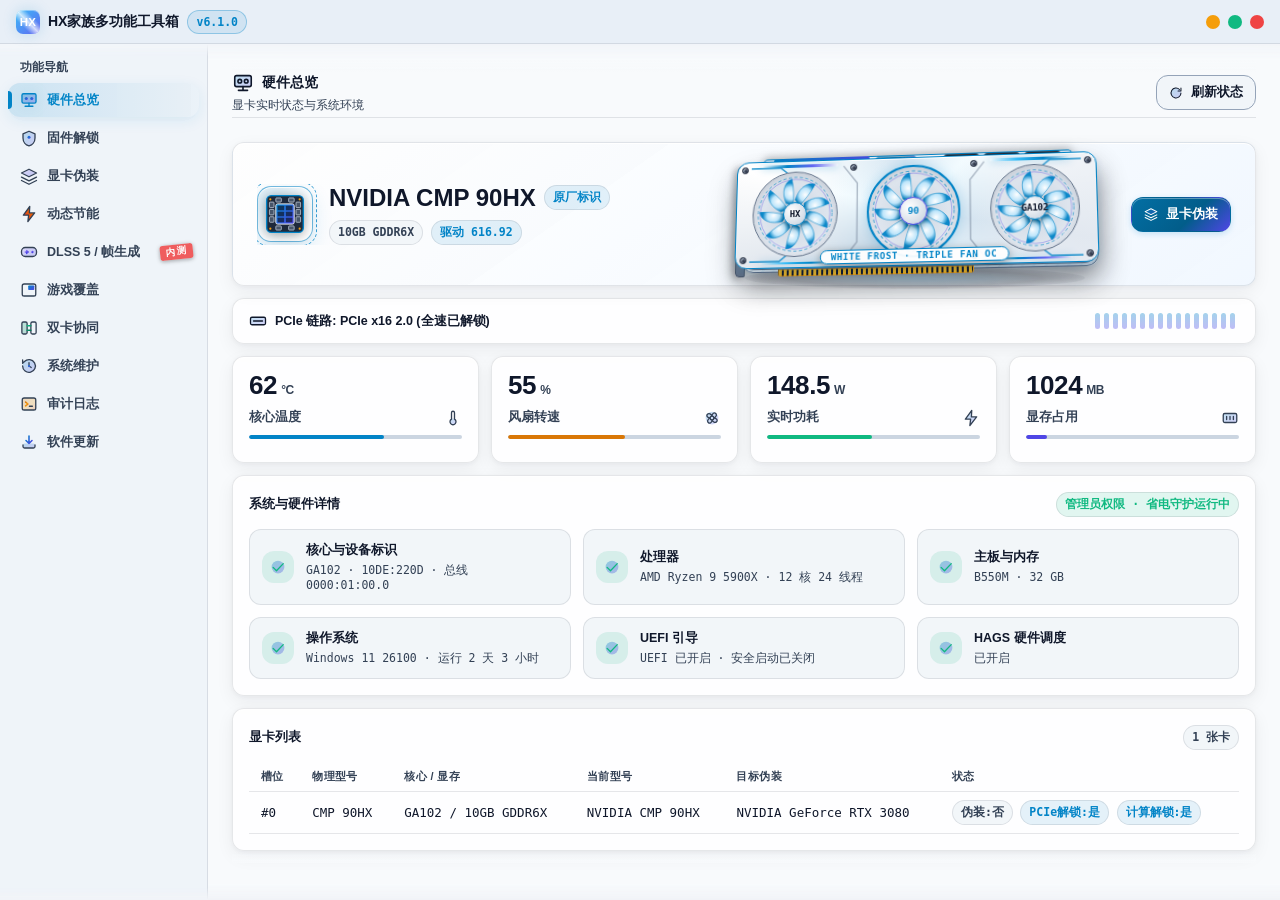
==== commit ba6c838c: "release: 视觉与交互收尾；隐藏未实现入口；修模板注释泄漏 ## 视觉（CSS，全部经 Edge headless 实测） · 38 张不可点卡片去掉 hover 抬升与 pointer 光标（" ====
--- a/build_source/web/index.html
+++ b/build_source/web/index.html
@@ -1,7 +1,7 @@
 <!DOCTYPE html>
 <html lang="zh-CN">
 <head>
-  <meta name="hx-build" content="2026-10-22 14:59:07" />
+  <meta name="hx-build" content="2026-10-22 15:42:43" />
   <meta charset="UTF-8">
   <meta name="viewport" content="width=device-width, initial-scale=1.0">
   <title>HX家族多功能工具箱 · v6.1</title>
@@ -428,7 +428,7 @@
       right: 0;
       height: 28px;
       background: var(--accent-soft);
-      border-bottom: 1px solid rgba(255, 255, 255, 0.06);
+      border-bottom: 1px solid var(--border-soft);
       display: none;
       align-items: center;
       justify-content: center;
@@ -445,7 +445,7 @@
     .titlebar {
       height: 44px;
       background: var(--titlebar-bg);
-      border-bottom: 1px solid rgba(255, 255, 255, 0.06);
+      border-bottom: 1px solid var(--border-soft);
       display: flex;
       align-items: center;
       justify-content: space-between;
@@ -527,7 +527,7 @@
     }
     .tool-chip-btn {
       background: var(--card-sub-bg);
-      border: 1px solid rgba(255, 255, 255, 0.06);
+      border: 1px solid var(--border-soft);
       color: var(--text-sub);
       padding: 4px 8px;
       border-radius: 8px;
@@ -606,7 +606,7 @@
     .sidebar {
       width: 208px;
       background: var(--sidebar-bg);
-      border-right: 1px solid rgba(255, 255, 255, 0.06);
+      border-right: 1px solid var(--border-soft);
       display: flex;
       flex-direction: column;
       justify-content: space-between;
@@ -801,7 +801,7 @@
       gap: 12px;
       flex-wrap: wrap;
       padding-bottom: 4px;
-      border-bottom: 1px solid rgba(255, 255, 255, 0.06);
+      border-bottom: 1px solid var(--border-soft);
     }
     .page-title {
       font-size: 14px;
@@ -907,7 +907,7 @@
       padding: 4px 8px;
       border-radius: 999px;
       background: var(--card-sub-bg);
-      border: 1px solid rgba(255, 255, 255, 0.06);
+      border: 1px solid var(--border-soft);
       color: var(--text-sub);
       font-family: ui-monospace, SFMono-Regular, Menlo, Consolas, monospace;
       display: inline-flex;
@@ -1871,7 +1871,7 @@
     }
     .channel-card {
       background: var(--card-sub-bg);
-      border: 1px solid rgba(255, 255, 255, 0.06);
+      border: 1px solid var(--border-soft);
       border-radius: 12px;
       padding: 12px;
       cursor: pointer;
@@ -1921,7 +1921,7 @@
       height: 44px;
       border-radius: 12px;
       background: var(--card-bg);
-      border: 1.5px solid rgba(255, 255, 255, 0.06);
+      border: 1.5px solid var(--border-soft);
       display: flex;
       align-items: center;
       justify-content: center;
@@ -2415,7 +2415,7 @@
     }
     .data-table td {
       padding: 8px 12px;
-      border-bottom: 1px solid rgba(255, 255, 255, 0.06);
+      border-bottom: 1px solid var(--border-soft);
       font-family: ui-monospace, SFMono-Regular, Menlo, Consolas, monospace;
       color: var(--text-main);
       font-size: 12.5px;
@@ -3936,16 +3936,9 @@
       font-weight: 700;
     }
 
-    /* Smooth downward shift of lower cards when hovering over a gauge card */
-    #telemetryGaugesGrid ~ .card {
-      transition:
-        transform 240ms var(--spring-ease),
-        border-color var(--dur-fast) var(--ease-std) !important;
-    }
-    #telemetryGaugesGrid:hover ~ .card,
-    #telemetryGaugesGrid:has(.gauge-card.is-hovered) ~ .card {
-      transform: translateY(6px) !important;
-    }
+    /* 原「hover 仪表卡时下方卡片整体下移 6px」已移除（评审项 1）：
+       仪表卡不可点，hover 不该有任何位移动效，04-pages.css:179 已把
+       #telemetryGaugesGrid ~ .card 的 transform 锁成 none，这里不再反向覆盖。 */
 
     /* 2. UNCONSTRAINED 3D GPU HERO & PANORAMIC 6-PART L-SHAPED CALLOUT EXPLODED VIEW */
     .hero-banner,
@@ -3992,7 +3985,9 @@
       justify-content: center;
       position: relative;
       z-index: 30;
-      cursor: grab;
+      /* 评审项 5：JS 只挂了 mouseenter/mousemove/mouseleave 做「鼠标跟随环视」，
+         没有任何 mousedown/mousemove+按键 的拖拽逻辑，grab 是假承诺 → 改回默认箭头 */
+      cursor: default;
       overflow: visible !important;
       margin: -8px 0;
       transition:
@@ -4000,9 +3995,7 @@
         height 460ms var(--spring-ease),
         margin 460ms var(--spring-ease);
     }
-    .gpu-3d-stage:active {
-      cursor: grabbing;
-    }
+    /* 同理：没有拖拽就没有 grabbing 态，原 :active { cursor: grabbing } 一并移除 */
     .hero-actions-right {
       order: 3;
       display: flex;
@@ -4928,7 +4921,8 @@
       height: 126px !important;
       perspective: 1200px !important;
       margin: -10px 0 !important;
-      cursor: grab !important;
+      /* 评审项 5：同 .gpu-3d-stage（js/app.js:2591-2621 只有 mousemove 跟随，无拖拽） */
+      cursor: default !important;
     }
     .gpu-3d-stage::before {
       width: 340px !important;
@@ -5437,6 +5431,109 @@
 }
 body.theme-light .log-stream-box::-webkit-scrollbar-thumb:hover {
   background-color: rgba(15, 23, 42, 0.38);
+}
+
+/* =========================================================================
+   评审修正补丁（第 6 类：视觉缺陷）· 只写 CSS，不新增 !important
+   本段位于 05 末尾，层叠顺序最后，靠「同属性、更晚出现 / 更高特异性」覆盖。
+   1) 假可点卡片：不可点的 .card / .gauge-card hover 回到静止基线
+   2) 亮色主题边框令牌 --border-soft（02/03 的 9 处写死白边已改用它）
+   3) 主按钮对比度 2.14:1 → 5.51:1（只压明度，色相不动）
+   4) 骨架屏 1.4s shimmer（prefers-reduced-motion 下停）
+   5) 假 drag 光标（见文件内 .gpu-3d-stage 两处行内注释）
+   6) 长路径 / sha256 文本换行
+   ========================================================================= */
+
+/* --- 1) 假可点卡片 -------------------------------------------------------
+   判定依据：JS 只对 [data-action] 做事件委托（js/app.js:2206），真正可点的
+   卡片一定带 data-action / role="button" / tabindex（日志等级卡、电源预设卡、
+   信道卡）；其余卡片 hover 只有位移和投影，点了什么也不会发生。
+   回到静止基线（基线值均取自原规则，未凭空猜）：
+     transform: none                        ← 02-layout.css:494 translateY(-1px) / 05:47 translateY(-2px)
+     border-color: var(--card-border-color) ← 02-layout.css:493 / 05:48 的 --card-hover-border
+     box-shadow: var(--card-shadow)         ← 05:49 的大投影 + 04-pages.css:135 的亮色 hover 投影
+     cursor: default                        ← 全站默认箭头（05:1492 的 html,body 规则）
+   两套主题都成立：还原值全部走主题变量，深色下等于卡片原本的静止外观，
+   亮色下等于 01-base / 04-pages 在 body.theme-light 里重定义后的同一批变量。 */
+.card:not([data-action]):not([role="button"]):not([tabindex]):hover,
+.gauge-card:not([data-action]):not([role="button"]):not([tabindex]):hover,
+.gauge-card:not([data-action]):not([role="button"]):not([tabindex]).is-hovered {
+  transform: none;
+  border-color: var(--card-border-color);
+  box-shadow: var(--card-shadow);
+  cursor: default;
+}
+
+/* --- 2) 主题边框令牌 -----------------------------------------------------
+   02-layout.css / 03-components.css 里写死的 rgba(255,255,255,.06) 在亮色主题
+   等于「白底画白线」。收口成令牌后由主题切换：
+     深色 = 原来的白 6%（与改前逐像素一致，不产生视觉回归）
+     亮色 = 深色墨 10%，在白/浅灰卡片上清晰可见
+   使用点（原值与新值在深色下完全相同）：
+     02-layout.css   .global-busy-bar / .titlebar / .tool-chip-btn /
+                     .sidebar / .page-header / .tag,.pill
+     03-components.css .channel-card / .node-icon / .data-table td */
+:root {
+  --border-soft: rgba(255, 255, 255, 0.06);
+}
+body.theme-dark {
+  --border-soft: rgba(255, 255, 255, 0.06);
+}
+body.theme-light {
+  --border-soft: rgba(15, 23, 42, 0.10);
+}
+
+/* --- 3) 主按钮对比度 -----------------------------------------------------
+   原渐变最亮端 #38bdf8 + 白字 = 2.14:1，远低于 4.5:1 的正文要求。
+   只压明度、不动色相（仍是 199° 天蓝 → 靛蓝），白字对比度：
+     #036fa4 5.51:1（最亮端，最差处）
+     #025d8a 7.15:1（中段）
+     #4f46e5 6.29:1（末端）
+   hover 的 filter: brightness(1.08) 提亮后最亮端仍有 4.86:1，不破线。
+   深/亮两套都用同一组明度收紧值：深色底上按钮更沉、亮色底上按钮与页面
+   拉开距离，两边的白字都在 4.5:1 以上。 */
+body.theme-dark {
+  --btn-primary-bg: linear-gradient(135deg, #036fa4 0%, #025d8a 55%, #4f46e5 100%);
+}
+body.theme-light {
+  --btn-primary-bg: linear-gradient(135deg, #036fa4 0%, #025d8a 60%, #4f46e5 100%);
+}
+
+/* --- 4) 骨架屏 shimmer ---------------------------------------------------
+   02-layout.css:542 只声明了 background-size:200%，没有动画，灰条完全静止，
+   看起来像渲染失败。这里补 1.4s 匀速位移：200% → -200% 走完一个完整扫光。
+   只动 background-position（合成层属性），不触发重排、不改变尺寸。 */
+.skeleton-line {
+  animation: hx-skeleton-shimmer 1.4s linear infinite;
+}
+@keyframes hx-skeleton-shimmer {
+  from { background-position: 200% 0; }
+  to   { background-position: -200% 0; }
+}
+/* 系统开启「减少动态效果」时停掉，保留静态灰条（仍有加载中的语义） */
+@media (prefers-reduced-motion: reduce) {
+  .skeleton-line {
+    animation: none;
+  }
+}
+
+/* --- 6) 长路径 / 哈希溢出 ------------------------------------------------
+   这三处是等宽长串（C:\Program Files\... 和 64 位 sha256），中间没有断行点，
+   会把卡片撑破。overflow-wrap:anywhere 允许任意位置断行，word-break:break-all
+   兜住旧内核；min-width:0 让它们作为 flex 子项能真正收缩
+   （flex 项默认 min-width:auto 会被内容顶到自然宽度）。
+   同时恢复可选中复制：01-base.css:10 的全局 user-select:none 会连取证文本一起锁死。 */
+#overlayPathText,
+#dlssRuntimePathText,
+#updateSha256Text {
+  min-width: 0;
+  max-width: 100%;
+  overflow-wrap: anywhere;
+  word-break: break-all;
+  white-space: normal;
+  -webkit-user-select: text;
+  user-select: text;
+  cursor: auto;
 }
 
   </style>
@@ -5565,6 +5662,13 @@
                 </button>
               </li>
               <li>
+                <button class="nav-item" data-action="nav.switch" data-page="dlss" title="DLSS 5 / 帧生成">
+                  <svg class="nav-icon" data-tone="violet" viewBox="0 0 24 24"><rect class="svg-tone" x="2" y="6" width="20" height="12" rx="5"/><rect x="2" y="6" width="20" height="12" rx="5"/><path class="svg-line" d="M7 12h4M9 10v4"/><circle class="svg-dot" cx="16.5" cy="12" r="1.6"/></svg>
+                  <span>DLSS 5 / 帧生成</span>
+                  <span class="seal-ribbon">内测</span>
+                </button>
+              </li>
+              <li>
                 <button class="nav-item" data-action="nav.switch" data-page="overlay">
                   <svg class="nav-icon" viewBox="0 0 24 24"><rect class="svg-tone" x="11" y="6" width="8" height="6" rx="1"/><rect x="3" y="4" width="18" height="16" rx="2.5"/><rect class="svg-dot" x="11" y="6" width="8" height="6" rx="1"/></svg>
                   <span>游戏覆盖</span>
@@ -5615,7 +5719,10 @@
           <!-- =================================================================
                PAGE 1: device (硬件总览)
                ================================================================= -->
-                    <!-- <!-- PAGE: device · 单独维护，构建时注入 index.html 的 #pageHost -->
+                    <!-- 构建时按 pages/ 顺序注入。
+                         占位符必须放在注释外：页面片段自带注释，嵌在外层注释里会让外层提前闭合，
+                         尾部说明就会变成正文显示在每页底部。 -->
+                    <!-- PAGE: device · 单独维护，构建时注入 index.html 的 #pageHost -->
 <div id="view-device" class="view-panel active">
             <div class="page-header">
               <div>
@@ -6701,16 +6808,8 @@
                 <span title="boundApps">已绑定游戏</span>
                 <span class="tag" id="dualBoundCountBadge">0 款</span>
               </div>
-              <div style="display:flex;gap:8px;margin-bottom:12px;flex-wrap:wrap;">
-                <input type="text" class="text-input" id="dualBindExeInput" placeholder="选择游戏主程序文件" style="flex:1;" />
-                <button class="btn btn-secondary" data-action="dialog.browse" data-browse-kind="file" data-browse-target="dualBindExeInput">
-                  <svg class="svg-icon" viewBox="0 0 24 24"><path class="svg-tone" d="M3 7.5v10a2 2 0 0 0 2 2h14a2 2 0 0 0 2-2v-8a2 2 0 0 0-2-2h-6l-2-2H5a2 2 0 0 0-2 2z"/><path d="M3 7.5v10a2 2 0 0 0 2 2h14a2 2 0 0 0 2-2v-8a2 2 0 0 0-2-2h-6l-2-2H5a2 2 0 0 0-2 2z"/></svg>
-                  <span>浏览文件</span>
-                </button>
-                <button class="btn btn-primary" data-action="dual.bind" id="btnDualBind" disabled title="后端尚未实现 dual.bind，暂不可用">
-                  <svg class="svg-icon" viewBox="0 0 24 24"><circle class="svg-tone" cx="12" cy="12" r="8.5"/><path d="M12 5.5v13M5.5 12h13"/></svg>
-                  <span>添加绑定</span>
-                </button>
+              <div class="state-box" style="margin-bottom:12px;">
+                <div class="state-box-text">双卡绑定功能暂未开放（后端未接入）</div>
               </div>
               <div id="dualBoundListContainer">
                 <div class="skeleton-line"></div>
@@ -6726,7 +6825,7 @@
                   <svg class="svg-icon" viewBox="0 0 24 24"><circle class="svg-tone" cx="12" cy="12" r="8.5"/><path d="M3.5 12a8.5 8.5 0 1 0 2.5-6L3.5 8.5V4"/><path d="M12 7.5V12l3 2"/></svg>
                   <span>系统维护</span>
                 </div>
-                <div class="page-desc">系统快照备份与出厂重置</div>
+                <div class="page-desc">系统快照备份与管理</div>
               </div>
               <div class="header-actions">
                 <input type="text" class="text-input" id="snapshotLabelInput" placeholder="快照备注（可选）" style="width:184px;" />
@@ -6769,9 +6868,12 @@
                   <div class="node-icon active">
                     <svg class="svg-icon" viewBox="0 0 24 24"><circle class="svg-tone" cx="12" cy="12" r="8.5"/><path d="M3.5 12a8.5 8.5 0 1 0 2.5-6L3.5 8.5"/><path d="M3.5 3.5v5h5"/></svg>
                   </div>
-                  <div class="node-title">无损回滚</div>
-                  <div class="node-status">一键还原</div>
+                  <div class="node-title">快照管理</div>
+                  <div class="node-status">创建 · 删除</div>
                 </div>
+              </div>
+              <div class="state-box" style="margin-top:12px;">
+                <div class="state-box-text">支持创建与删除快照；回滚功能暂未开放</div>
               </div>
             </div>
 
@@ -6814,17 +6916,11 @@
 
             <div class="card" style="border-color:var(--danger-border);">
               <div class="card-title">
-                <span style="color:var(--danger);" title="factory.reset">出厂重置</span>
-                <span class="tag danger">需输入 RESET</span>
+                <span style="color:var(--danger);">出厂重置</span>
+                <span class="tag danger">暂未开放</span>
               </div>
-              <div style="display:flex;align-items:center;justify-content:space-between;gap:12px;flex-wrap:wrap;">
-                <div style="font-size:12.5px;color:var(--text-sub);">
-                  清除伪装、引导与节能配置并恢复默认状态
-                </div>
-                <button class="btn btn-danger" data-action="modal.confirm" data-confirm-type="factory.reset" id="btnFactoryReset" disabled title="后端尚未实现 factory.reset，暂不可用">
-                  <svg class="svg-icon" viewBox="0 0 24 24"><path class="svg-tone" d="M12 3.5L2.5 20h19L12 3.5z"/><path d="M12 3.5L2.5 20h19L12 3.5z"/><path d="M12 10v4.5M12 17.5h.01"/></svg>
-                  <span>紧急重置</span>
-                </button>
+              <div class="state-box">
+                <div class="state-box-text">出厂重置功能暂未开放（后端未接入），当前可创建快照留档</div>
               </div>
             </div>
           </div>
@@ -7066,7 +7162,7 @@
               </div>
             </div>
           </div>
- 构建时按 pages/ 顺序注入 -->
+
 
 
         </section>
@@ -7294,17 +7390,48 @@
         }, 3000);
       }
 
+      /* 错误横幅的收起计时器：同一个容器只允许挂一个，否则重试几次会叠出多个定时器 */
+      const bannerHideTimers = {};
+
+      function bannerStateKeys(containerId) {
+        const base = String(containerId).replace(/StateBanner$/, '');
+        return { status: base + 'Status', error: base + 'Error' };
+      }
+
+      /* 关掉横幅 = 连错误态一起清掉，否则下一次页面渲染它又会自己冒出来 */
+      function hideStateBanner(containerId) {
+        const el = document.getElementById(containerId);
+        if (el) el.innerHTML = '';
+        const keys = bannerStateKeys(containerId);
+        /* 只把还是 error 的状态收掉：中途已经恢复成 ready 的不能被这条迟到的定时器改坏 */
+        if (state[keys.status] === 'error') state[keys.status] = 'dismissed';
+        if (state[keys.error]) state[keys.error] = null;
+        if (bannerHideTimers[containerId]) {
+          clearTimeout(bannerHideTimers[containerId]);
+          delete bannerHideTimers[containerId];
+        }
+      }
+
       function renderStateBanner(containerId, status, errorObj, retryAction, emptyText, emptyBtnLabel, emptyBtnAction) {
         const el = document.getElementById(containerId);
         if (!el) return;
+        if (bannerHideTimers[containerId]) {
+          clearTimeout(bannerHideTimers[containerId]);
+          delete bannerHideTimers[containerId];
+        }
         if (status === 'loading') {
           el.innerHTML = '<div class="state-box"><div class="state-box-text"><span>正在等待宿主同步数据...</span><div class="skeleton-line" style="width:216px;margin-top:4px;"></div></div></div>';
         } else if (status === 'error' && errorObj) {
           const code = escapeHtml(errorObj.code || 'INTERNAL');
           const desc = escapeHtml(errorObj.message || ERROR_CODE_LABELS[errorObj.code] || '未知错误');
           el.innerHTML = '<div class="state-box error"><div class="state-box-text"><div><span class="error-code-pill">' + code + '</span><strong>' + desc + '</strong></div></div>' +
+            '<div style="display:flex;align-items:center;gap:8px;flex:none;">' +
             (retryAction ? '<button class="btn btn-secondary" data-action="' + escapeHtml(retryAction) + '">重试</button>' : '') +
+            '<button class="btn btn-secondary" data-action="banner.dismiss" data-banner="' + escapeHtml(containerId) + '" title="关闭提示" aria-label="关闭提示" style="padding:4px 9px;font-size:15px;line-height:1;">×</button>' +
+            '</div>' +
             '</div>';
+          /* 12 秒后自动收起：一直挂着的红条会让人以为故障还没过去 */
+          bannerHideTimers[containerId] = setTimeout(function () { hideStateBanner(containerId); }, 12000);
         } else if (status === 'empty') {
           el.innerHTML = '<div class="state-box"><div class="state-box-text">' + escapeHtml(emptyText || '当前暂无数据') + '</div>' +
             (emptyBtnAction ? '<button class="btn btn-primary" data-action="' + escapeHtml(emptyBtnAction) + '">' + escapeHtml(emptyBtnLabel || '立即执行') + '</button>' : '') +
@@ -8764,13 +8891,12 @@
           return;
         }
 
-        listEl.innerHTML = '<table class="data-table"><thead><tr><th title="name">程序名</th><th title="exePath">路径</th><th title="addedAt">添加日期</th><th>操作</th></tr></thead><tbody>' +
+        listEl.innerHTML = '<table class="data-table"><thead><tr><th title="name">程序名</th><th title="exePath">路径</th><th title="addedAt">添加日期</th></tr></thead><tbody>' +
           apps.map(app =>
             '<tr>' +
               '<td><strong>' + escapeHtml(valOrUnknown(app.name)) + '</strong></td>' +
               '<td>' + escapeHtml(valOrUnknown(app.exePath)) + '</td>' +
               '<td>' + escapeHtml(valOrUnknown(app.addedAt)) + '</td>' +
-              '<td><button class="btn btn-secondary" style="padding:4px 8px;font-size:11.5px;" data-action="dual.unbind" data-exe-path="' + escapeHtml(app.exePath) + '">解绑</button></td>' +
             '</tr>'
           ).join('') +
           '</tbody></table>';
@@ -8832,7 +8958,6 @@
               '<div class="timeline-sub">' + escapeHtml(kLabel) + ' · ' + escapeHtml(kb) + '</div>' +
             '</div>' +
             '<div style="display:flex;gap:8px;">' +
-              '<button class="btn btn-secondary" data-action="modal.confirm" data-confirm-type="snapshot.restore" data-snapshot-id="' + escapeHtml(item.id) + '"' + (!item.restorable ? ' disabled' : '') + '>回滚</button>' +
               '<button class="btn btn-secondary" data-action="snapshot.delete" data-snapshot-id="' + escapeHtml(item.id) + '">删除</button>' +
             '</div>' +
           '</div>';
@@ -9009,6 +9134,10 @@
         return { gameDir: gameDir.trim(), proxyName: proxyName, injectReFramework: injectRe };
       }
 
+      /* RESET 输入草稿：误按 Esc 关掉弹窗不该把已经手打的内容清掉，
+         下次打开原样还回来；只有点「取消」或执行完成才丢弃。 */
+      let resetConfirmDraft = '';
+
       // Custom Confirmation Modal (Section 6.2: what changes, impact, reversible, reboot, plus RESET input)
       function openDangerConfirmModal(confirmType, triggerEl) {
         const modal = document.getElementById('actionModal');
@@ -9023,7 +9152,7 @@
 
         if (!modal) return;
         resetWrap.style.display = 'none';
-        if (resetInput) resetInput.value = '';
+        if (resetInput) resetInput.value = resetConfirmDraft;
         if (confirmBtn) confirmBtn.disabled = false;
 
         if (confirmType === 'unlock.install') {
@@ -9093,8 +9222,9 @@
           revEl.textContent = '不可直接撤销（除非手动重新配置各项功能）。';
           rebEl.textContent = '是（重置完成后强烈建议重启系统）。';
           resetWrap.style.display = 'block';
-          if (confirmBtn) confirmBtn.disabled = true;
-          state.pendingConfirm = { action: 'factory.reset', payload: { confirmText: '' }, triggerBtn: triggerEl };
+          const resetDraft = resetInput ? resetInput.value.trim() : '';
+          if (confirmBtn) confirmBtn.disabled = resetDraft !== 'RESET';
+          state.pendingConfirm = { action: 'factory.reset', payload: { confirmText: resetDraft }, triggerBtn: triggerEl };
         } else if (confirmType === 'logs.clear') {
           const cached = (state.logsList || []).length;
           titleEl.textContent = '确认清空全部日志';
@@ -9141,10 +9271,19 @@
         }
       }
 
-      function closeDangerModal() {
+      /* reason 决定 RESET 输入的去留：
+         'cancel' 用户主动取消 → 清空；'escape' 误按 Esc → 保留草稿；'execute' 执行完成后清空。 */
+      function closeDangerModal(reason) {
         const modal = document.getElementById('actionModal');
+        const resetInput = document.getElementById('modalResetConfirmInput');
         if (modal) modal.classList.remove('open');
         state.pendingConfirm = null;
+        if (reason === 'cancel' || reason === 'execute') {
+          resetConfirmDraft = '';
+          if (resetInput) resetInput.value = '';
+        } else if (resetInput) {
+          resetConfirmDraft = resetInput.value;
+        }
       }
 
       // Input listener for factory.reset 'RESET' verification
@@ -9152,6 +9291,7 @@
       if (resetInputEl) {
         resetInputEl.addEventListener('input', () => {
           const btn = document.getElementById('modalConfirmBtn');
+          resetConfirmDraft = resetInputEl.value;
           if (state.pendingConfirm && state.pendingConfirm.action === 'factory.reset') {
             const match = resetInputEl.value.trim() === 'RESET';
             if (btn) btn.disabled = !match;
@@ -9252,6 +9392,9 @@
         sel.parentNode.insertBefore(wrap, sel);
         wrap.appendChild(sel);
         sel.classList.add('hx-select-native');
+        /* 原生 select 被 CSS 压成 1px 透明元素后仍然能 Tab 到，焦点会停在看不见的地方；
+           交互已经由下面的 trigger 按钮接管，所以把它从 Tab 序里摘掉。 */
+        sel.setAttribute('tabindex', '-1');
 
         const trigger = document.createElement('button');
         trigger.type = 'button';
@@ -9294,6 +9437,20 @@
 
       function enhanceAllHxSelects() {
         document.querySelectorAll('select.select-input').forEach(enhanceHxSelect);
+      }
+
+      /* 兜底：任何隐藏但仍可聚焦的下拉都摘出 Tab 序。
+         只看元素自身（hidden 属性 / 内联隐藏 / 自身 display:none），
+         不能用祖先的状态判断——未激活的页面整块 display:none，那样会把正常下拉也误伤。 */
+      function markHiddenSelectsUntabbable() {
+        document.querySelectorAll('select').forEach(function (sel) {
+          if (sel.getAttribute('tabindex') === '-1') return;
+          let ownDisplay = '';
+          try { ownDisplay = window.getComputedStyle(sel).display; } catch (e) { }
+          if (sel.hidden || sel.style.display === 'none' || sel.style.visibility === 'hidden' || ownDisplay === 'none') {
+            sel.setAttribute('tabindex', '-1');
+          }
+        });
       }
 
       document.addEventListener('click', (e) => {
@@ -9313,6 +9470,7 @@
       window.addEventListener('blur', () => closeAllHxSelects());
 
       enhanceAllHxSelects();
+      markHiddenSelectsUntabbable();
       window.__enhanceHxSelects = enhanceAllHxSelects;
 
       // Global Delegated Click Handler for [data-action]
@@ -9415,7 +9573,11 @@
             openDangerConfirmModal(target.dataset.confirmType, target);
             break;
           case 'modal.close':
-            closeDangerModal();
+            /* 只有点「取消」才算用户放弃，才清空 RESET 输入 */
+            closeDangerModal('cancel');
+            break;
+          case 'banner.dismiss':
+            hideStateBanner(target.dataset.banner || '');
             break;
           case 'modal.execute':
             if (state.pendingConfirm) {
@@ -9424,7 +9586,7 @@
                 showToast('请手动输入大写 RESET 后再确认', 'error');
                 return;
               }
-              closeDangerModal();
+              closeDangerModal('execute');
               sendCmd(pc.action, pc.payload, pc.triggerBtn);
             }
             break;
@@ -9479,6 +9641,13 @@
           }
           case 'power.setPreset': {
             const preset = target.dataset.preset || 'adaptive';
+            /* 单选：先把整组卡片清一遍再只点亮当前这张。
+               只靠 renderPowerPage 刷新的话，宿主回执慢一步就会两张同时亮。 */
+            document.querySelectorAll('.power-preset-card').forEach(function (card) {
+              const on = card === target;
+              card.classList.toggle('active', on);
+              card.classList.toggle('turbo-mode', on && preset === 'turbo');
+            });
             if (state.powerState) {
               state.powerState.preset = preset;
               renderPowerPage();
@@ -9661,7 +9830,8 @@
       // Keyboard Shortcuts (Section 6.4: Esc closes modal, Ctrl+F focuses log search, Enter on role="button")
       document.addEventListener('keydown', (e) => {
         if (e.key === 'Escape') {
-          closeDangerModal();
+          /* Esc 只是收起弹窗，不丢已输入的内容（见 closeDangerModal 的 reason） */
+          closeDangerModal('escape');
         } else if ((e.ctrlKey || e.metaKey) && e.key.toLowerCase() === 'f') {
           if (state.currentPage === 'logs') {
             e.preventDefault();
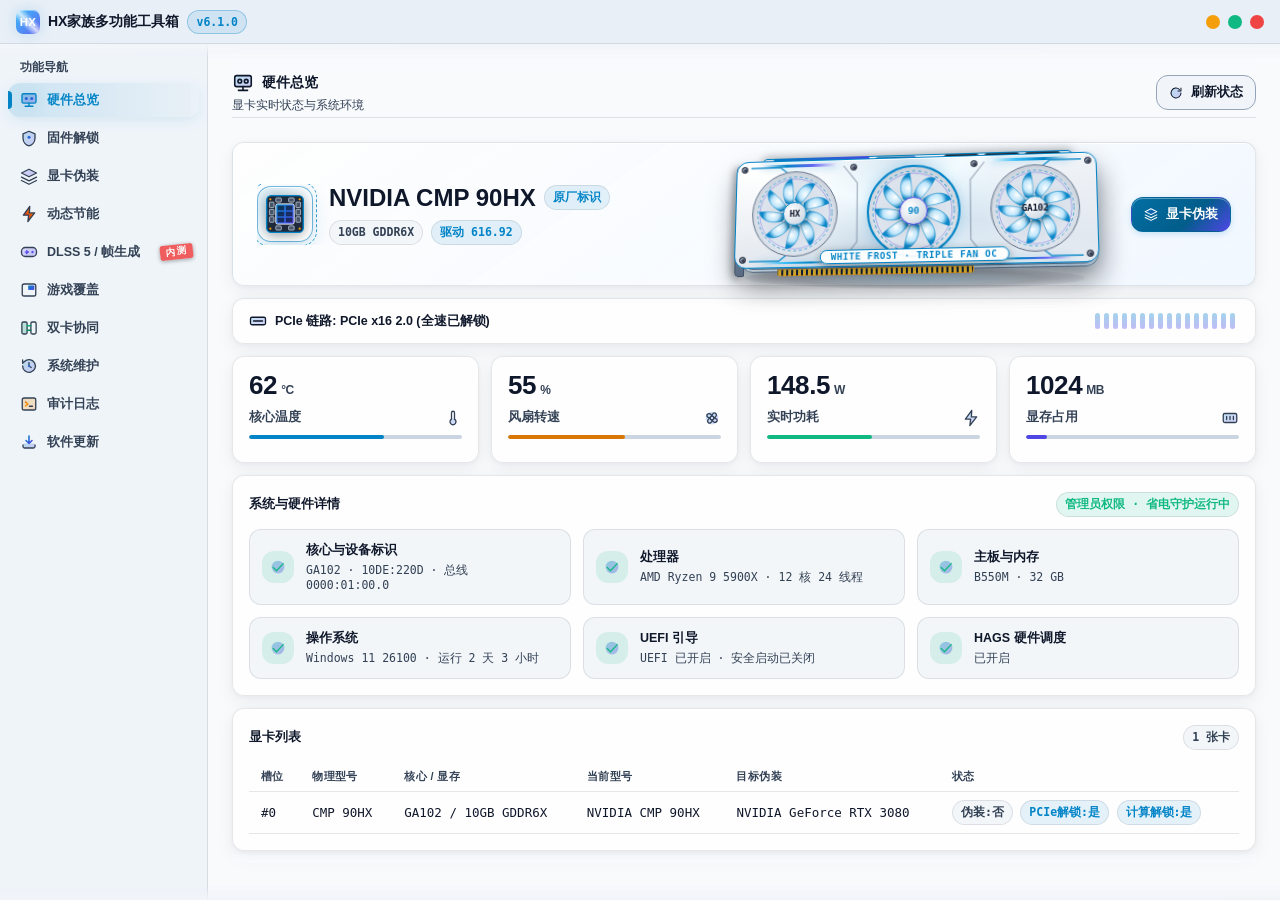
==== commit 5ee1f62d: "feat: 补齐 4 个从未实现的功能；恢复入口与 DLSS 提示 ## 后端（C#） · dual.bind/unbind：写 HKCU\Software\Microsoft\DirectX\Use" ====
--- a/build_source/web/index.html
+++ b/build_source/web/index.html
@@ -1,7 +1,7 @@
 <!DOCTYPE html>
 <html lang="zh-CN">
 <head>
-  <meta name="hx-build" content="2026-10-22 15:42:43" />
+  <meta name="hx-build" content="2026-10-22 19:04:56" />
   <meta charset="UTF-8">
   <meta name="viewport" content="width=device-width, initial-scale=1.0">
   <title>HX家族多功能工具箱 · v6.1</title>
@@ -6808,8 +6808,16 @@
                 <span title="boundApps">已绑定游戏</span>
                 <span class="tag" id="dualBoundCountBadge">0 款</span>
               </div>
-              <div class="state-box" style="margin-bottom:12px;">
-                <div class="state-box-text">双卡绑定功能暂未开放（后端未接入）</div>
+              <div style="display:flex;align-items:center;gap:8px;flex-wrap:wrap;margin-bottom:12px;">
+                <input type="text" class="text-input" id="dualBindExeInput" placeholder="选择要绑定的游戏 .exe" style="flex:1;min-width:200px;" />
+                <button class="btn btn-secondary" data-action="dialog.browse" data-browse-target="dualBindExeInput" data-browse-kind="file">
+                  <svg class="svg-icon" viewBox="0 0 24 24"><path class="svg-tone" d="M3 7.5v10a2 2 0 0 0 2 2h14a2 2 0 0 0 2-2v-8a2 2 0 0 0-2-2h-6l-2-2H5a2 2 0 0 0-2 2z"/><path d="M3 7.5v10a2 2 0 0 0 2 2h14a2 2 0 0 0 2-2v-8a2 2 0 0 0-2-2h-6l-2-2H5a2 2 0 0 0-2 2z"/></svg>
+                  <span>浏览</span>
+                </button>
+                <button class="btn btn-primary" id="btnDualBind" data-action="dual.bind">
+                  <svg class="svg-icon" viewBox="0 0 24 24"><path class="svg-tone" d="M9.5 14.5l5-5"/><path d="M13.2 3.8l1.2-1.2a3.8 3.8 0 0 1 5.4 5.4l-1.2 1.2"/><path d="M10.8 20.2l-1.2 1.2a3.8 3.8 0 0 1-5.4-5.4l1.2-1.2"/></svg>
+                  <span>绑定到独显</span>
+                </button>
               </div>
               <div id="dualBoundListContainer">
                 <div class="skeleton-line"></div>
@@ -6825,7 +6833,7 @@
                   <svg class="svg-icon" viewBox="0 0 24 24"><circle class="svg-tone" cx="12" cy="12" r="8.5"/><path d="M3.5 12a8.5 8.5 0 1 0 2.5-6L3.5 8.5V4"/><path d="M12 7.5V12l3 2"/></svg>
                   <span>系统维护</span>
                 </div>
-                <div class="page-desc">系统快照备份与管理</div>
+                <div class="page-desc">系统快照备份与出厂重置</div>
               </div>
               <div class="header-actions">
                 <input type="text" class="text-input" id="snapshotLabelInput" placeholder="快照备注（可选）" style="width:184px;" />
@@ -6869,11 +6877,21 @@
                     <svg class="svg-icon" viewBox="0 0 24 24"><circle class="svg-tone" cx="12" cy="12" r="8.5"/><path d="M3.5 12a8.5 8.5 0 1 0 2.5-6L3.5 8.5"/><path d="M3.5 3.5v5h5"/></svg>
                   </div>
                   <div class="node-title">快照管理</div>
-                  <div class="node-status">创建 · 删除</div>
+                  <div class="node-status">创建 · 回滚 · 删除</div>
+                </div>
+
+                <div class="chain-link-arrow active"></div>
+
+                <div class="chain-node">
+                  <div class="node-icon active">
+                    <svg class="svg-icon" viewBox="0 0 24 24"><circle class="svg-tone" cx="12" cy="12" r="8.5"/><path d="M12 7.5v5.5M12 16.5h.01"/></svg>
+                  </div>
+                  <div class="node-title">出厂重置</div>
+                  <div class="node-status">需输入 RESET</div>
                 </div>
               </div>
               <div class="state-box" style="margin-top:12px;">
-                <div class="state-box-text">支持创建与删除快照；回滚功能暂未开放</div>
+                <div class="state-box-text">支持创建、回滚与删除快照；执行出厂重置前建议先创建快照留档</div>
               </div>
             </div>
 
@@ -6917,10 +6935,17 @@
             <div class="card" style="border-color:var(--danger-border);">
               <div class="card-title">
                 <span style="color:var(--danger);">出厂重置</span>
-                <span class="tag danger">暂未开放</span>
+                <span class="tag danger">危险操作</span>
               </div>
-              <div class="state-box">
-                <div class="state-box-text">出厂重置功能暂未开放（后端未接入），当前可创建快照留档</div>
+              <div style="display:flex;align-items:center;justify-content:space-between;gap:12px;flex-wrap:wrap;">
+                <div style="font-size:12.5px;color:var(--text-sub);max-width:560px;">
+                  清除全部显卡伪装注册表项、移除已部署的引导载荷、删除状态文件并恢复原始引导配置。
+                  该操作不可直接撤销，执行前需在确认框中手动输入大写 RESET。
+                </div>
+                <button class="btn btn-danger" id="btnFactoryReset" data-action="factory.reset">
+                  <svg class="svg-icon" viewBox="0 0 24 24"><path class="svg-tone" d="M12 3.5v8"/><path d="M12 3.5v8"/><path d="M7 6.2a7.2 7.2 0 1 0 10 0"/></svg>
+                  <span>恢复出厂设置</span>
+                </button>
               </div>
             </div>
           </div>
@@ -8891,12 +8916,13 @@
           return;
         }
 
-        listEl.innerHTML = '<table class="data-table"><thead><tr><th title="name">程序名</th><th title="exePath">路径</th><th title="addedAt">添加日期</th></tr></thead><tbody>' +
+        listEl.innerHTML = '<table class="data-table"><thead><tr><th title="name">程序名</th><th title="exePath">路径</th><th title="addedAt">添加日期</th><th>操作</th></tr></thead><tbody>' +
           apps.map(app =>
             '<tr>' +
               '<td><strong>' + escapeHtml(valOrUnknown(app.name)) + '</strong></td>' +
               '<td>' + escapeHtml(valOrUnknown(app.exePath)) + '</td>' +
               '<td>' + escapeHtml(valOrUnknown(app.addedAt)) + '</td>' +
+              '<td><button class="btn btn-secondary" data-action="dual.unbind" data-exe-path="' + escapeHtml(valOrUnknown(app.exePath)) + '" style="padding:2px 10px;font-size:12px;">解绑</button></td>' +
             '</tr>'
           ).join('') +
           '</tbody></table>';
@@ -8958,7 +8984,8 @@
               '<div class="timeline-sub">' + escapeHtml(kLabel) + ' · ' + escapeHtml(kb) + '</div>' +
             '</div>' +
             '<div style="display:flex;gap:8px;">' +
-              '<button class="btn btn-secondary" data-action="snapshot.delete" data-snapshot-id="' + escapeHtml(item.id) + '">删除</button>' +
+              '<button class="btn btn-secondary" data-action="modal.confirm" data-confirm-type="snapshot.restore" data-snapshot-id="' + escapeHtml(item.id) + '">回滚</button>' +
+              '<button class="btn btn-danger" data-action="snapshot.delete" data-snapshot-id="' + escapeHtml(item.id) + '">删除</button>' +
             '</div>' +
           '</div>';
         }).join('');
@@ -9487,6 +9514,10 @@
                不查的话日志页永远是空的。 */
             if (navPage === 'logs') {
               sendCmd('logs.query', { offset: 0, limit: 200, level: state.logsFilterLevel }, target);
+            }
+            /* DLSS 页仍是内测能力，每次进入都给一次风险提示 */
+            if (navPage === 'dlss') {
+              showToast('DLSS 5 / 帧生成 属于内测功能，可能不稳定；异常请反馈', 'warn');
             }
             break;
           }
@@ -9617,6 +9648,10 @@
           case 'logs.clear':
             // 清空日志不可恢复，先走二次确认，确认后才发命令
             openDangerConfirmModal('logs.clear', target);
+            break;
+          case 'factory.reset':
+            // 出厂重置不可撤销且需手输 RESET，先开确认弹窗，确认后才发命令
+            openDangerConfirmModal('factory.reset', target);
             break;
           case 'logs.export':
           case 'update.check':
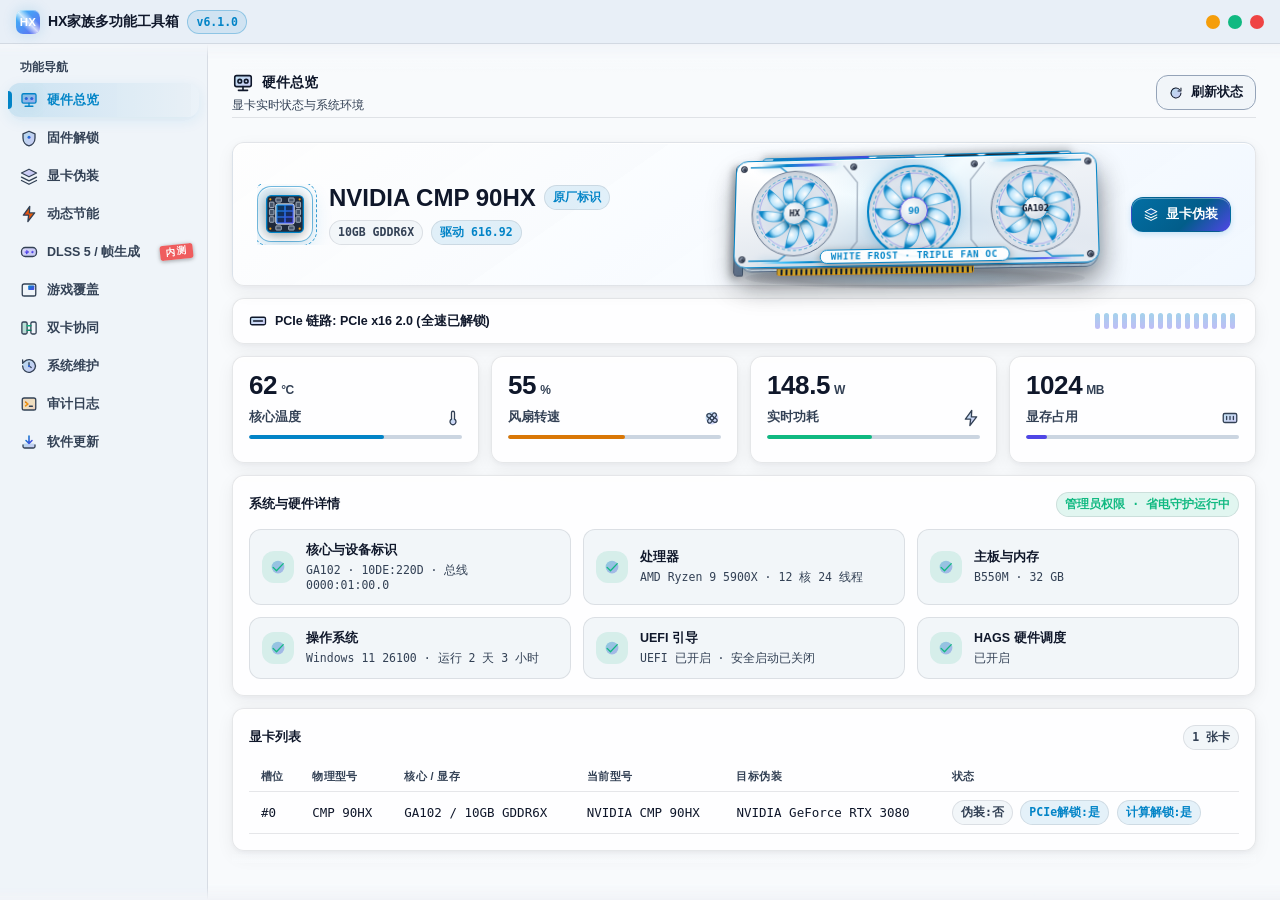
==== commit e991f6be: "fix(update): 补上「更新清单地址」输入框；配置改为每次强制重读 ## 用户报的问题 「我明明配了下载源，检查更新却说没配置」。 根因两条： 1. 更新页只有「加速前缀」（镜像），**从来没" ====
--- a/build_source/web/index.html
+++ b/build_source/web/index.html
@@ -1,7 +1,7 @@
 <!DOCTYPE html>
 <html lang="zh-CN">
 <head>
-  <meta name="hx-build" content="2026-10-22 19:04:56" />
+  <meta name="hx-build" content="2026-10-22 19:23:55" />
   <meta charset="UTF-8">
   <meta name="viewport" content="width=device-width, initial-scale=1.0">
   <title>HX家族多功能工具箱 · v6.1</title>
@@ -2958,10 +2958,6 @@
     /* =========================================================================
        导航「封条」：功能未完成时盖住入口，但文字仍要能看清
        ========================================================================= */
-    .nav-item.nav-sealed {
-      position: relative;
-      overflow: hidden;
-    }
     .nav-item .seal-ribbon {
       position: absolute;
       right: 6px;
@@ -2977,17 +2973,6 @@
       box-shadow: 0 1px 4px rgba(0, 0, 0, 0.35);
       pointer-events: none;
       z-index: 2;
-    }
-    /* 文字浮在封条之上，保证可读 */
-    .nav-item.nav-sealed > span:not(.seal-ribbon) {
-      position: relative;
-      z-index: 2;
-      opacity: 0.85;
-    }
-    .nav-item.nav-sealed > svg {
-      position: relative;
-      z-index: 2;
-      opacity: 0.55;
     }
 
 /* =====================  04-pages.css  ===================== */
@@ -7098,6 +7083,12 @@
                   <span>保存</span>
                 </button>
               </div>
+              <div class="form-row" style="display:flex;gap:10px;flex-wrap:wrap;align-items:center;margin-top:12px;">
+                <label style="font-size:12.5px;color:var(--text-sub);width:96px;">清单地址</label>
+                <input type="text" class="text-input" id="cfgUpdateManifestUrl" style="flex:1;min-width:260px;"
+                       placeholder="https://example.com/version.json 或 GitHub raw 地址">
+              </div>
+              <div class="page-desc" style="margin-top:6px;">「清单地址」指向一个 JSON（含 version / url / sha256）。加速前缀只影响下载，不能代替清单地址——两者都填才能真正检查并下载更新。</div>
               <div class="page-desc" style="margin-top:8px;">留空时自动依次尝试内置加速源（ghproxy.net / ghfast.top / gh-proxy.com / gitmirror），最后直连；填了则优先用你的。每次尝试都会写进日志。</div>
             </div>
 
@@ -7799,6 +7790,13 @@
           const keep = p.downloadProxy || '';
           sel.value = keep;
           if (sel.value !== keep) sel.value = '';
+
+          /* 清单地址回显：正在输入时不要覆盖用户手上的内容 */
+          const urlInput = document.getElementById('cfgUpdateManifestUrl');
+          if (urlInput && document.activeElement !== urlInput) {
+            const savedUrl = p.updateManifestUrl || '';
+            if (urlInput.value !== savedUrl) urlInput.value = savedUrl;
+          }
         } catch (e) { }
       }
 
@@ -9533,10 +9531,6 @@
             sendCmd('theme.set', { theme: t });
             break;
           }
-          case 'nav.sealed':
-            // 封条入口：不进页面，只提示
-            showToast('DLSS 5 / 帧生成 功能还没做好，敬请期待', 'warn');
-            break;
           case 'ui.togglePerfLow':
             togglePerfLowMode();
             break;
@@ -9624,7 +9618,8 @@
           case 'settings.save': {
             const g = function (id) { return document.getElementById(id); };
             sendCmd('settings.save', {
-              downloadProxy: g('cfgDownloadProxy') ? g('cfgDownloadProxy').value : ''
+              downloadProxy: g('cfgDownloadProxy') ? g('cfgDownloadProxy').value : '',
+              updateManifestUrl: g('cfgUpdateManifestUrl') ? g('cfgUpdateManifestUrl').value.trim() : ''
             }, target);
             break;
           }
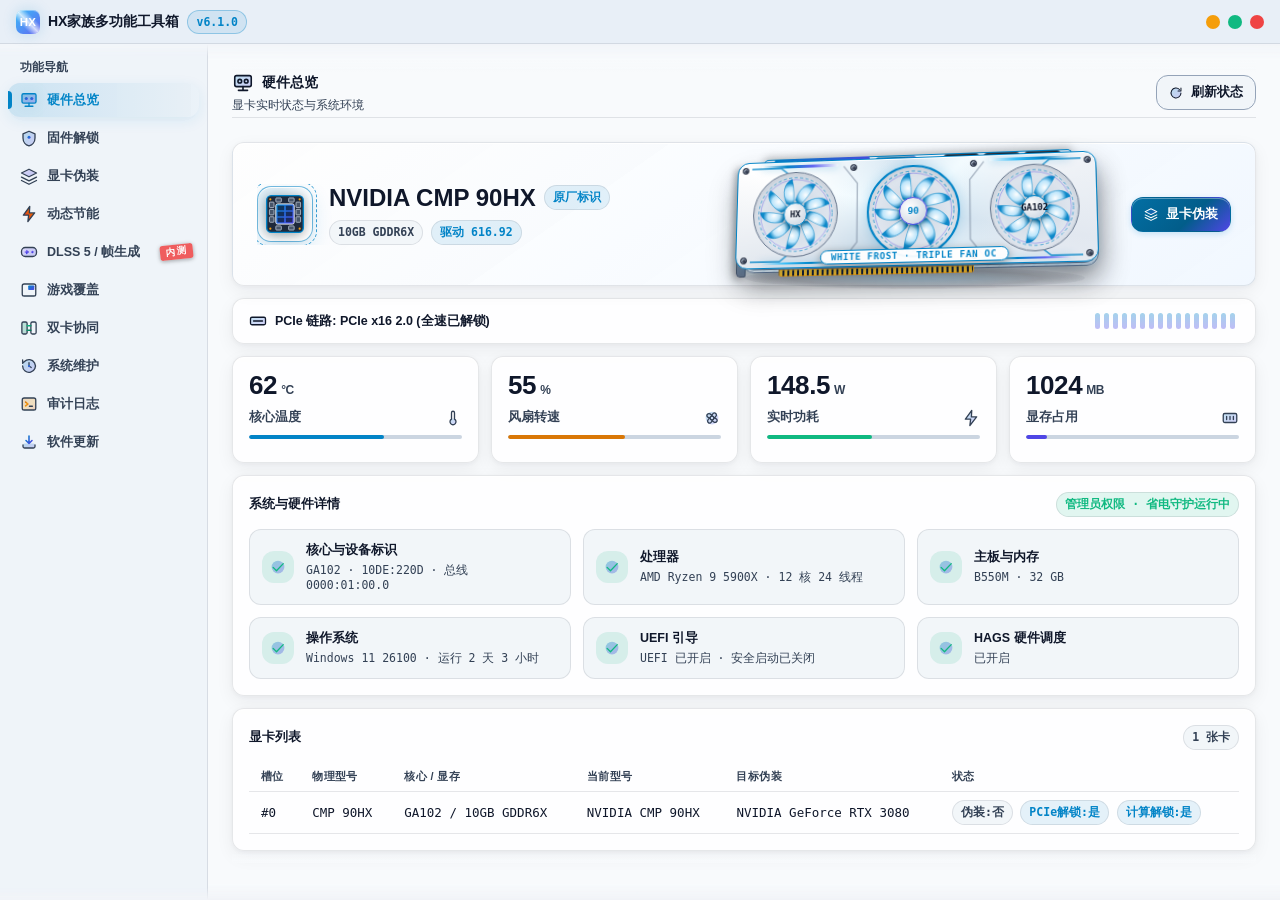
==== commit 972ad2c2: "feat(update): 读 GitHub Release；API 限流自动降级页面解析 ## 更新源 默认读 1922708082/90HX-Studio 的 releases/latest，无需" ====
--- a/build_source/web/index.html
+++ b/build_source/web/index.html
@@ -1,7 +1,7 @@
 <!DOCTYPE html>
 <html lang="zh-CN">
 <head>
-  <meta name="hx-build" content="2026-10-22 19:23:55" />
+  <meta name="hx-build" content="2026-10-22 20:03:23" />
   <meta charset="UTF-8">
   <meta name="viewport" content="width=device-width, initial-scale=1.0">
   <title>HX家族多功能工具箱 · v6.1</title>
@@ -7086,9 +7086,9 @@
               <div class="form-row" style="display:flex;gap:10px;flex-wrap:wrap;align-items:center;margin-top:12px;">
                 <label style="font-size:12.5px;color:var(--text-sub);width:96px;">清单地址</label>
                 <input type="text" class="text-input" id="cfgUpdateManifestUrl" style="flex:1;min-width:260px;"
-                       placeholder="https://example.com/version.json 或 GitHub raw 地址">
+                       placeholder="留空则使用官方仓库 1922708082/90HX-Studio；也可填其它 GitHub 仓库或 version.json 地址">
               </div>
-              <div class="page-desc" style="margin-top:6px;">「清单地址」指向一个 JSON（含 version / url / sha256）。加速前缀只影响下载，不能代替清单地址——两者都填才能真正检查并下载更新。</div>
+              <div class="page-desc" style="margin-top:6px;">直接读 GitHub Release 的 tag 与附件，不需要自己搭 JSON；留空即用官方仓库。也兼容旧的 version.json 清单（含 version / url / sha256）。加速前缀只影响下载与接口访问。</div>
               <div class="page-desc" style="margin-top:8px;">留空时自动依次尝试内置加速源（ghproxy.net / ghfast.top / gh-proxy.com / gitmirror），最后直连；填了则优先用你的。每次尝试都会写进日志。</div>
             </div>
 
@@ -9094,7 +9094,9 @@
         }
         if (verTxt) {
           verTxt.innerHTML = isVerified
-            ? '<span class="tag success" title="verified: true">校验通过</span>'
+            ? (u.unverified === true
+                ? '<span class="tag warning" title="未取到 GitHub 官方 sha256，仅校验了直链来源与文件头">已下载 · 未校验哈希</span>'
+                : '<span class="tag success" title="sha256 校验通过">校验通过</span>')
             : '<span class="tag danger" title="verified: false">待校验</span>';
         }
         if (notesBox) {
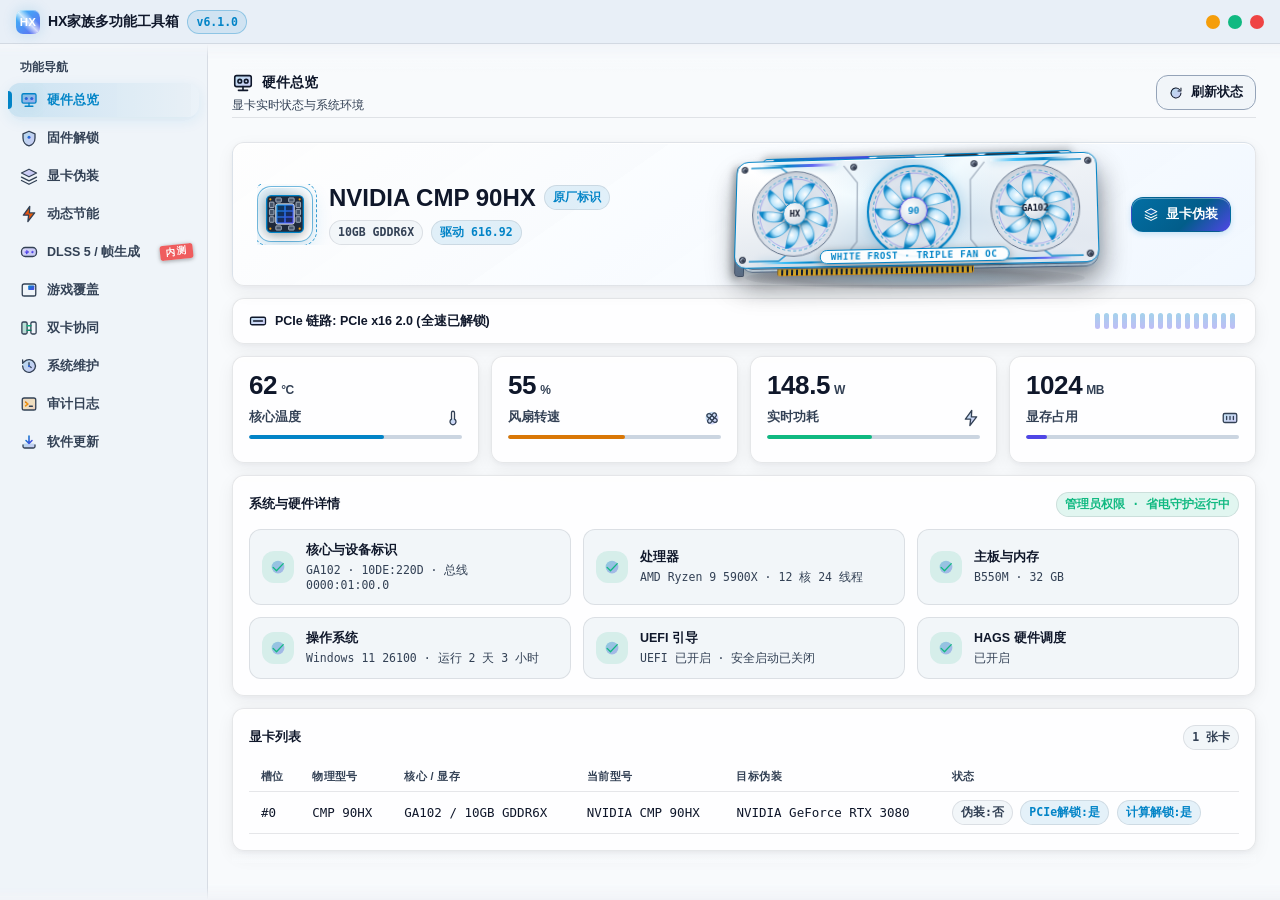
==== commit c9a09b24: "chore: 合并远程旧提交后清理 远程 main 上是 v5.0 时期的 3 个提交，与本地分叉。已用 -X ours 合并， 并做了两处清理： · README 恢复为本地 v6.2 版本（远程版" ====
--- a/build_source/web/index.html
+++ b/build_source/web/index.html
@@ -1,7 +1,7 @@
 <!DOCTYPE html>
 <html lang="zh-CN">
 <head>
-  <meta name="hx-build" content="2026-10-22 20:03:23" />
+  <meta name="hx-build" content="2026-10-22 20:08:42" />
   <meta charset="UTF-8">
   <meta name="viewport" content="width=device-width, initial-scale=1.0">
   <title>HX家族多功能工具箱 · v6.1</title>
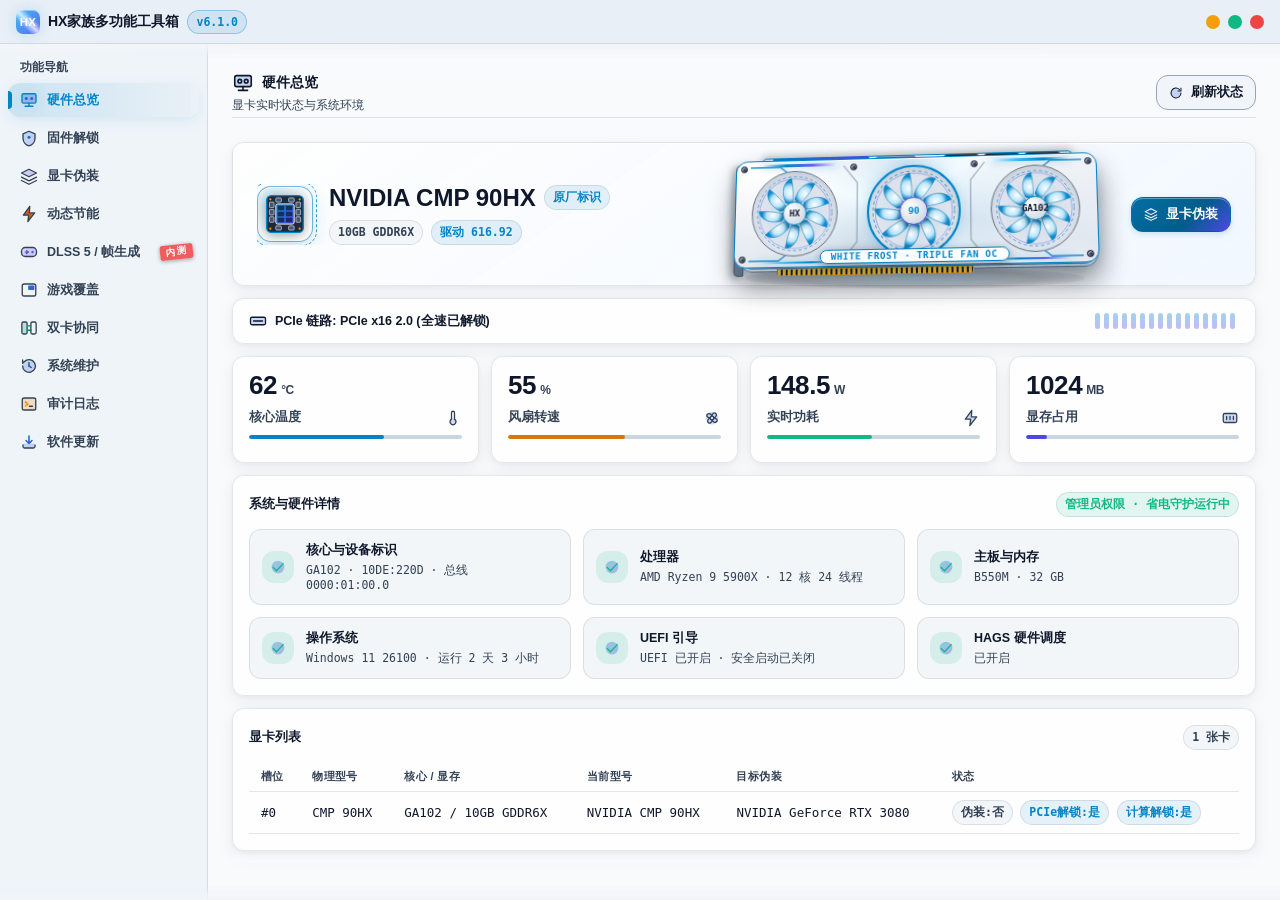
==== commit 1fcd7892: "build: 合并远程后的产物（index.html 重新合并）" ====
--- a/build_source/web/index.html
+++ b/build_source/web/index.html
@@ -1,7 +1,7 @@
 <!DOCTYPE html>
 <html lang="zh-CN">
 <head>
-  <meta name="hx-build" content="2026-10-22 20:08:42" />
+  <meta name="hx-build" content="2026-10-22 20:29:33" />
   <meta charset="UTF-8">
   <meta name="viewport" content="width=device-width, initial-scale=1.0">
   <title>HX家族多功能工具箱 · v6.1</title>
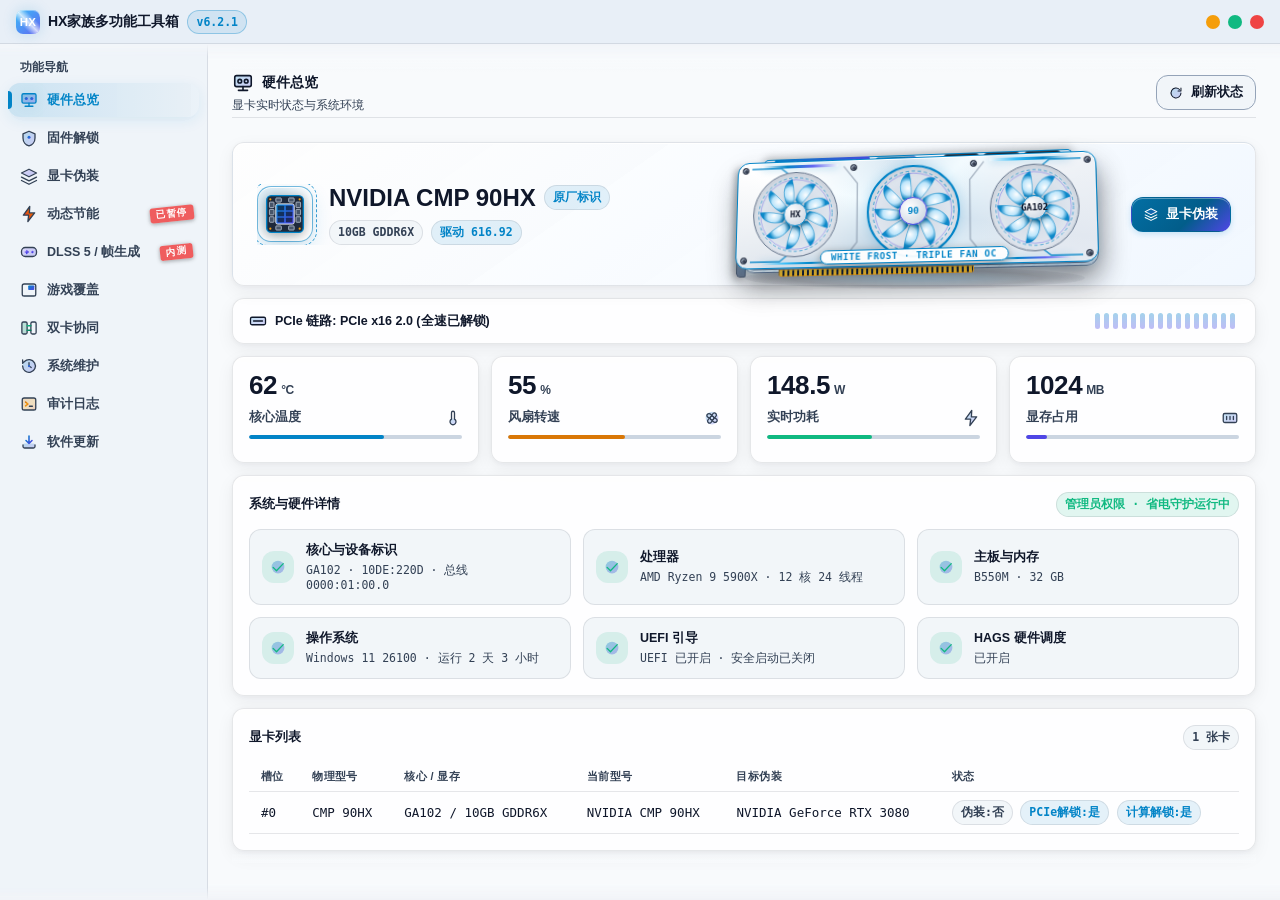
==== commit fbefd422: "fix(power): 暂停动态节能功能，修复用户反馈的风扇不转 ## 现象 多位用户反馈开启动态节能后风扇不转、频率上不去，关闭程序也不恢复。  ## 根因（不是菜单的问题，是三处叠加） 1. 启动" ====
--- a/build_source/web/index.html
+++ b/build_source/web/index.html
@@ -1,7 +1,7 @@
 <!DOCTYPE html>
 <html lang="zh-CN">
 <head>
-  <meta name="hx-build" content="2026-10-22 20:29:33" />
+  <meta name="hx-build" content="2026-10-25 18:46:27" />
   <meta charset="UTF-8">
   <meta name="viewport" content="width=device-width, initial-scale=1.0">
   <title>HX家族多功能工具箱 · v6.1</title>
@@ -5641,9 +5641,10 @@
                 </button>
               </li>
               <li>
-                <button class="nav-item" data-action="nav.switch" data-page="power">
+                <button class="nav-item" data-action="nav.switch" data-page="power" title="动态节能（本版本已暂停）">
                   <svg class="nav-icon" data-tone="fire" viewBox="0 0 24 24"><polygon class="svg-dot" points="13 2 4.5 13.5 11.5 13.5 10.5 22 19.5 10.5 12.5 10.5 13 2"/><polygon points="13 2 4.5 13.5 11.5 13.5 10.5 22 19.5 10.5 12.5 10.5 13 2"/></svg>
                   <span>动态节能</span>
+                  <span class="seal-ribbon">已暂停</span>
                 </button>
               </li>
               <li>
@@ -6261,6 +6262,11 @@
             </div>
 
             <div id="powerStateBanner"></div>
+
+            <!-- 本版本已暂停：入口保留（带「已暂停」角标），页面只用于查看旧状态并关闭守护 -->
+            <div class="state-box" style="margin-bottom:12px;border-color:var(--danger-border);">
+              <div class="state-box-text">动态节能功能已暂停：近期多位用户反馈开启后风扇不转。本版本不再接受新的节能设置；如果下方显示守护仍在运行，请点「关闭守护」彻底解除频率与功耗限制，关闭后建议重启一次。</div>
+            </div>
 
             <div class="card">
               <div class="card-title">
@@ -9506,6 +9512,14 @@
         if (!target || target.disabled) return;
         const action = target.dataset.action;
 
+        /* 动态节能已暂停：后端同样拒绝这两个动作，这里先拦一道并说明原因，
+           否则用户点了没反应会以为界面卡住。power.disable 保留可用，
+           用于清理已经留在显卡上的旧设置。 */
+        if (action === 'power.enable' || action === 'power.setPreset') {
+          showToast('动态节能已暂停：近期多位用户反馈会导致风扇不转，本版本不接受新设置', 'warn');
+          return;
+        }
+
         switch (action) {
           case 'nav.switch': {
             const navPage = target.dataset.page;
@@ -9518,6 +9532,11 @@
             /* DLSS 页仍是内测能力，每次进入都给一次风险提示 */
             if (navPage === 'dlss') {
               showToast('DLSS 5 / 帧生成 属于内测功能，可能不稳定；异常请反馈', 'warn');
+            }
+            /* 动态节能已暂停：页面仍可查看（方便用户看到旧状态并关闭守护），
+               但不接受新的节能设置 */
+            if (navPage === 'power') {
+              showToast('动态节能已暂停：近期多位用户反馈会导致风扇不转，本版本已禁用', 'warn');
             }
             break;
           }
@@ -10732,7 +10751,7 @@
           { at: '2026-10-20 17:22:31', level: 'warn', text: '空闲达 8 秒阈值，已切换待机节能状态（功耗 36.5W）' }
         ],
         updateState: {
-          currentVersion: '6.1.0',
+          currentVersion: '6.2.1',
           latestVersion: '6.1.2',
           hasUpdate: true,
           releaseNotes: '· 优化界面排版与图标细节\n· 支持 90HX/50HX/40HX 四通道解锁\n· 扩展 6 大架构 76 款显卡伪装型号\n· 增强更新包签名与完整性校验',
